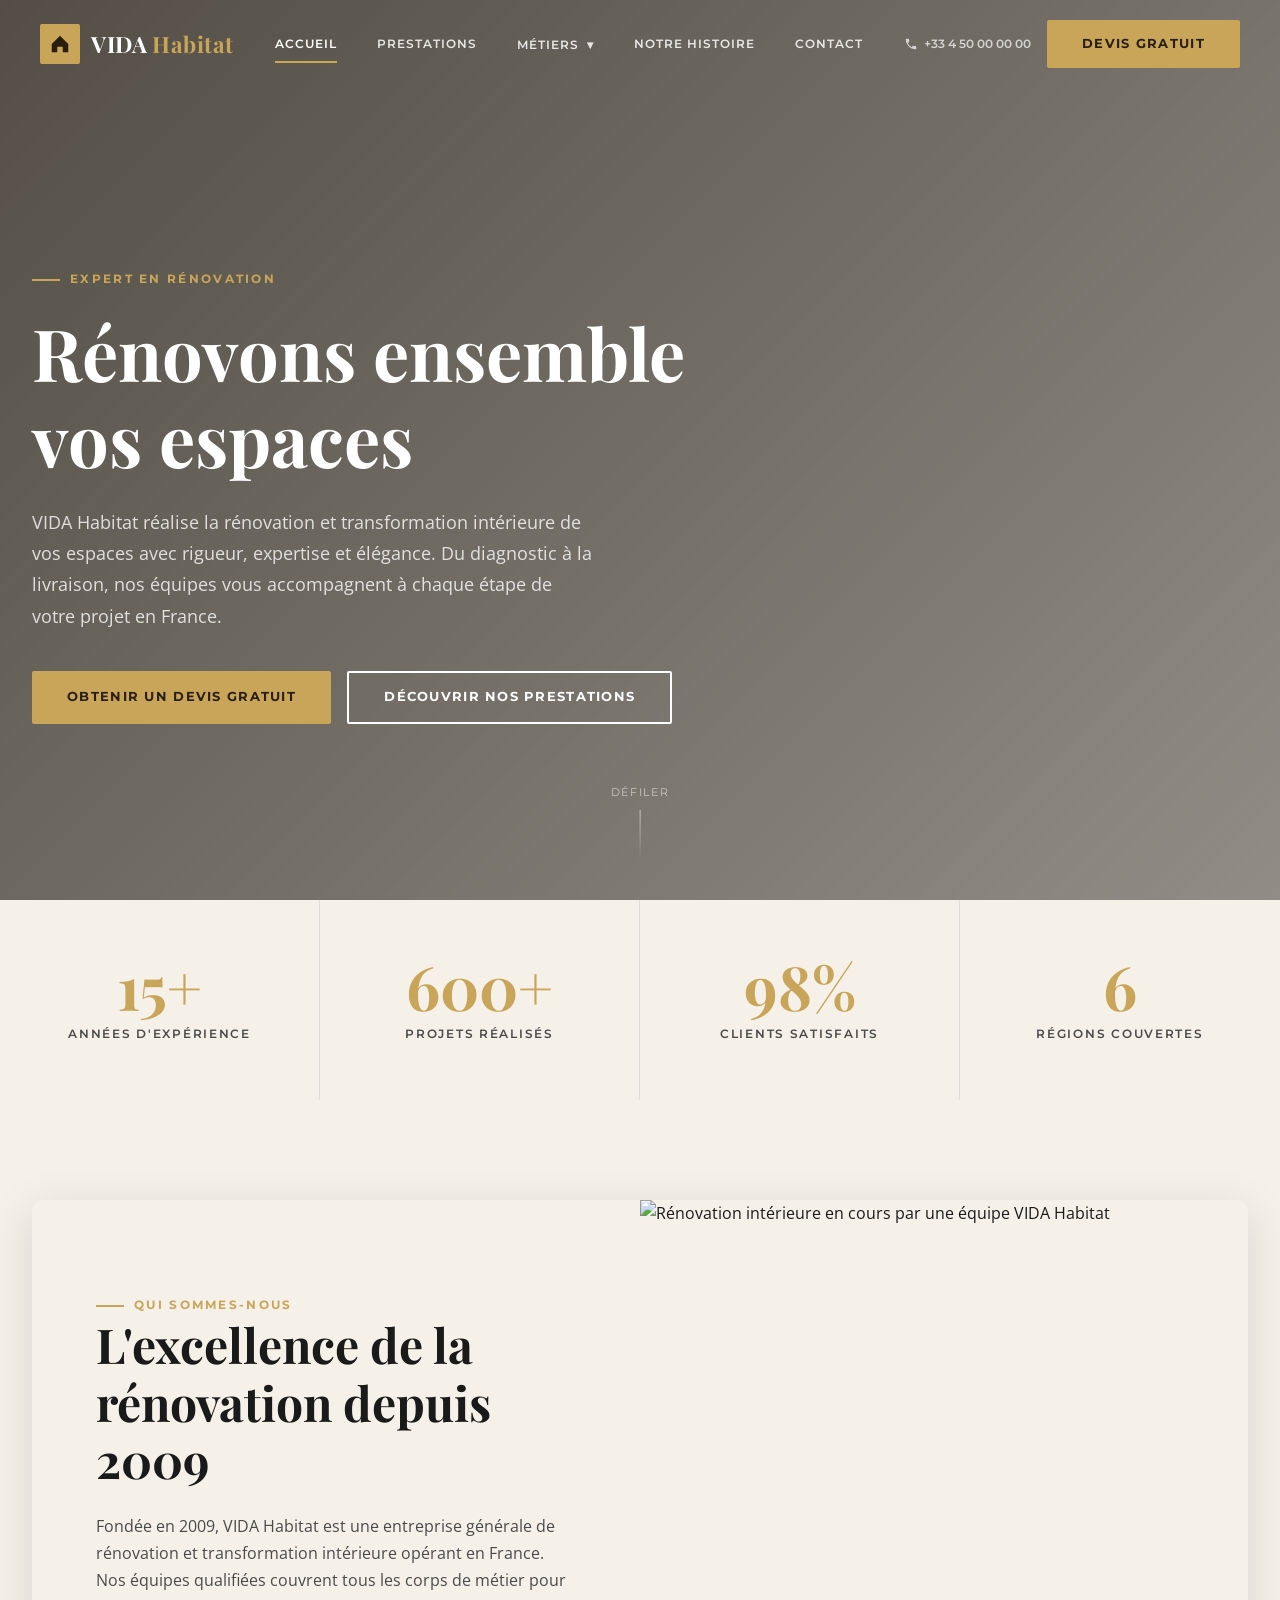
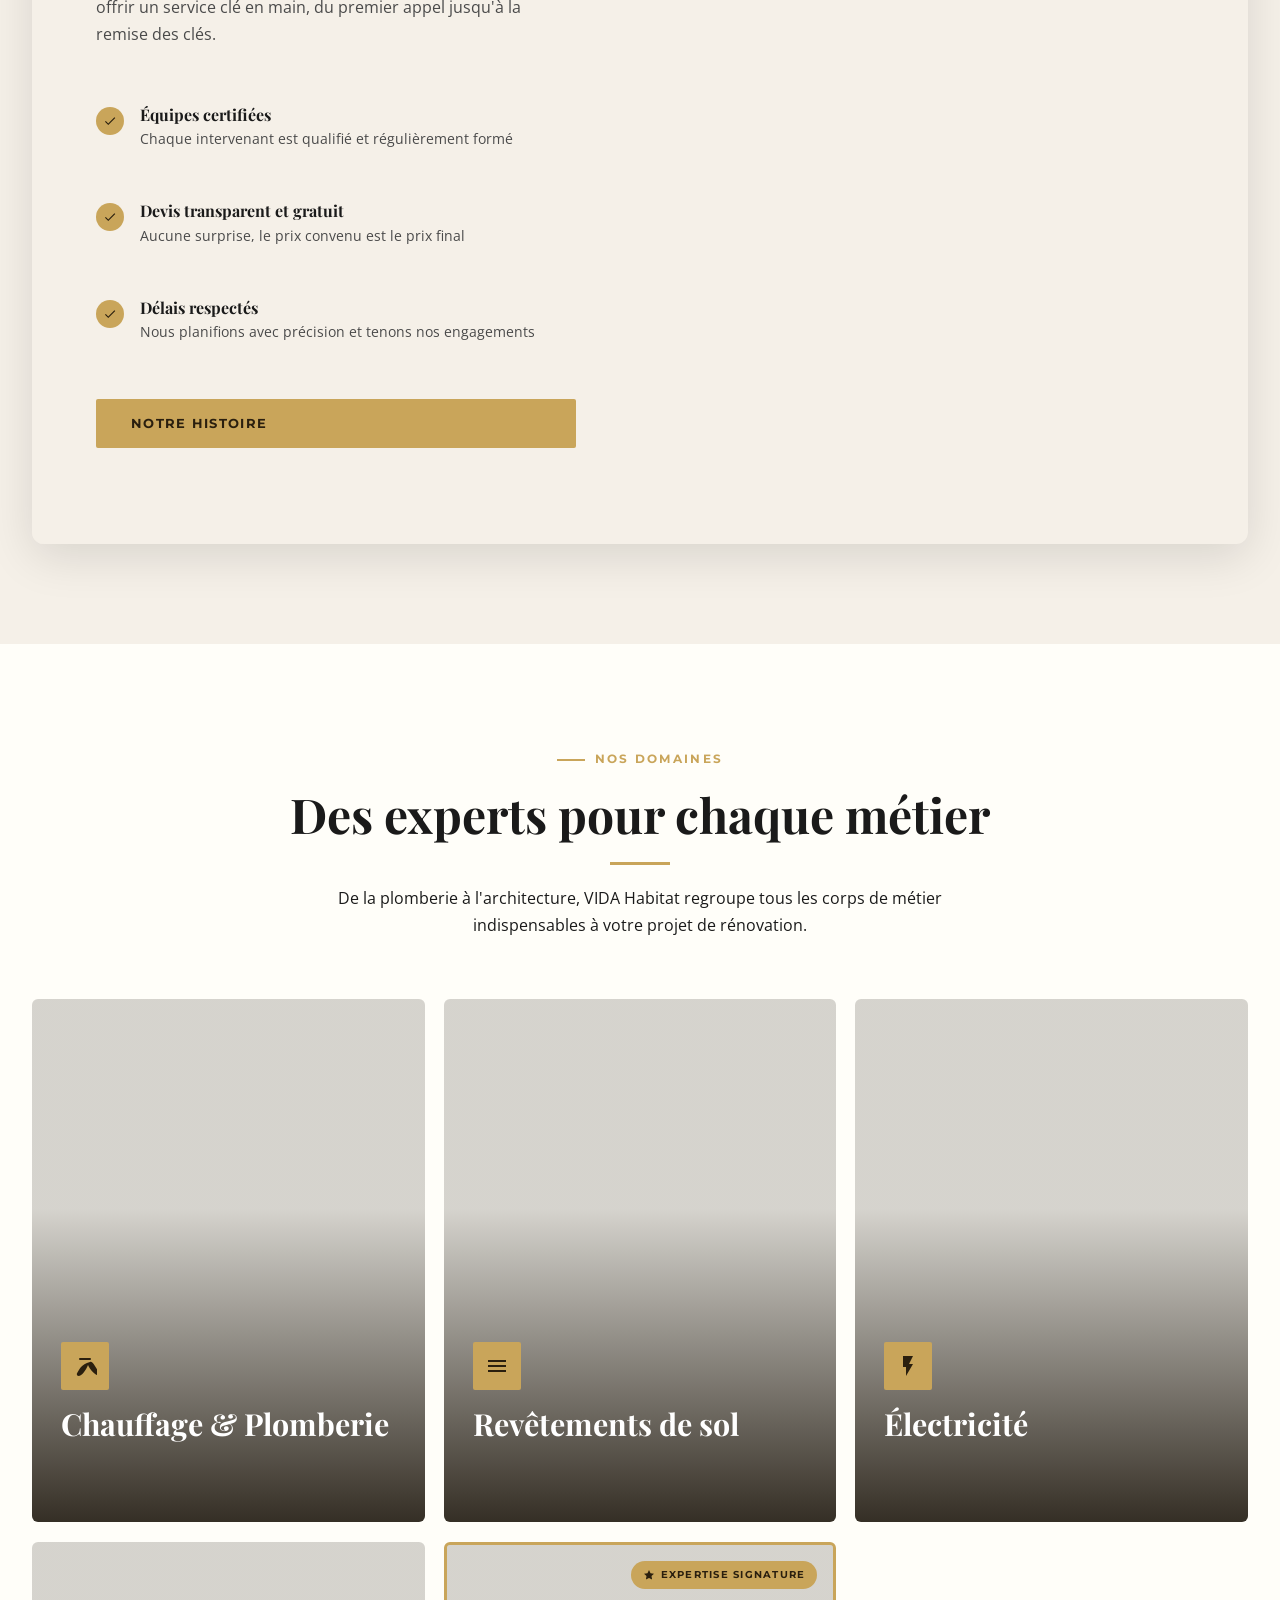
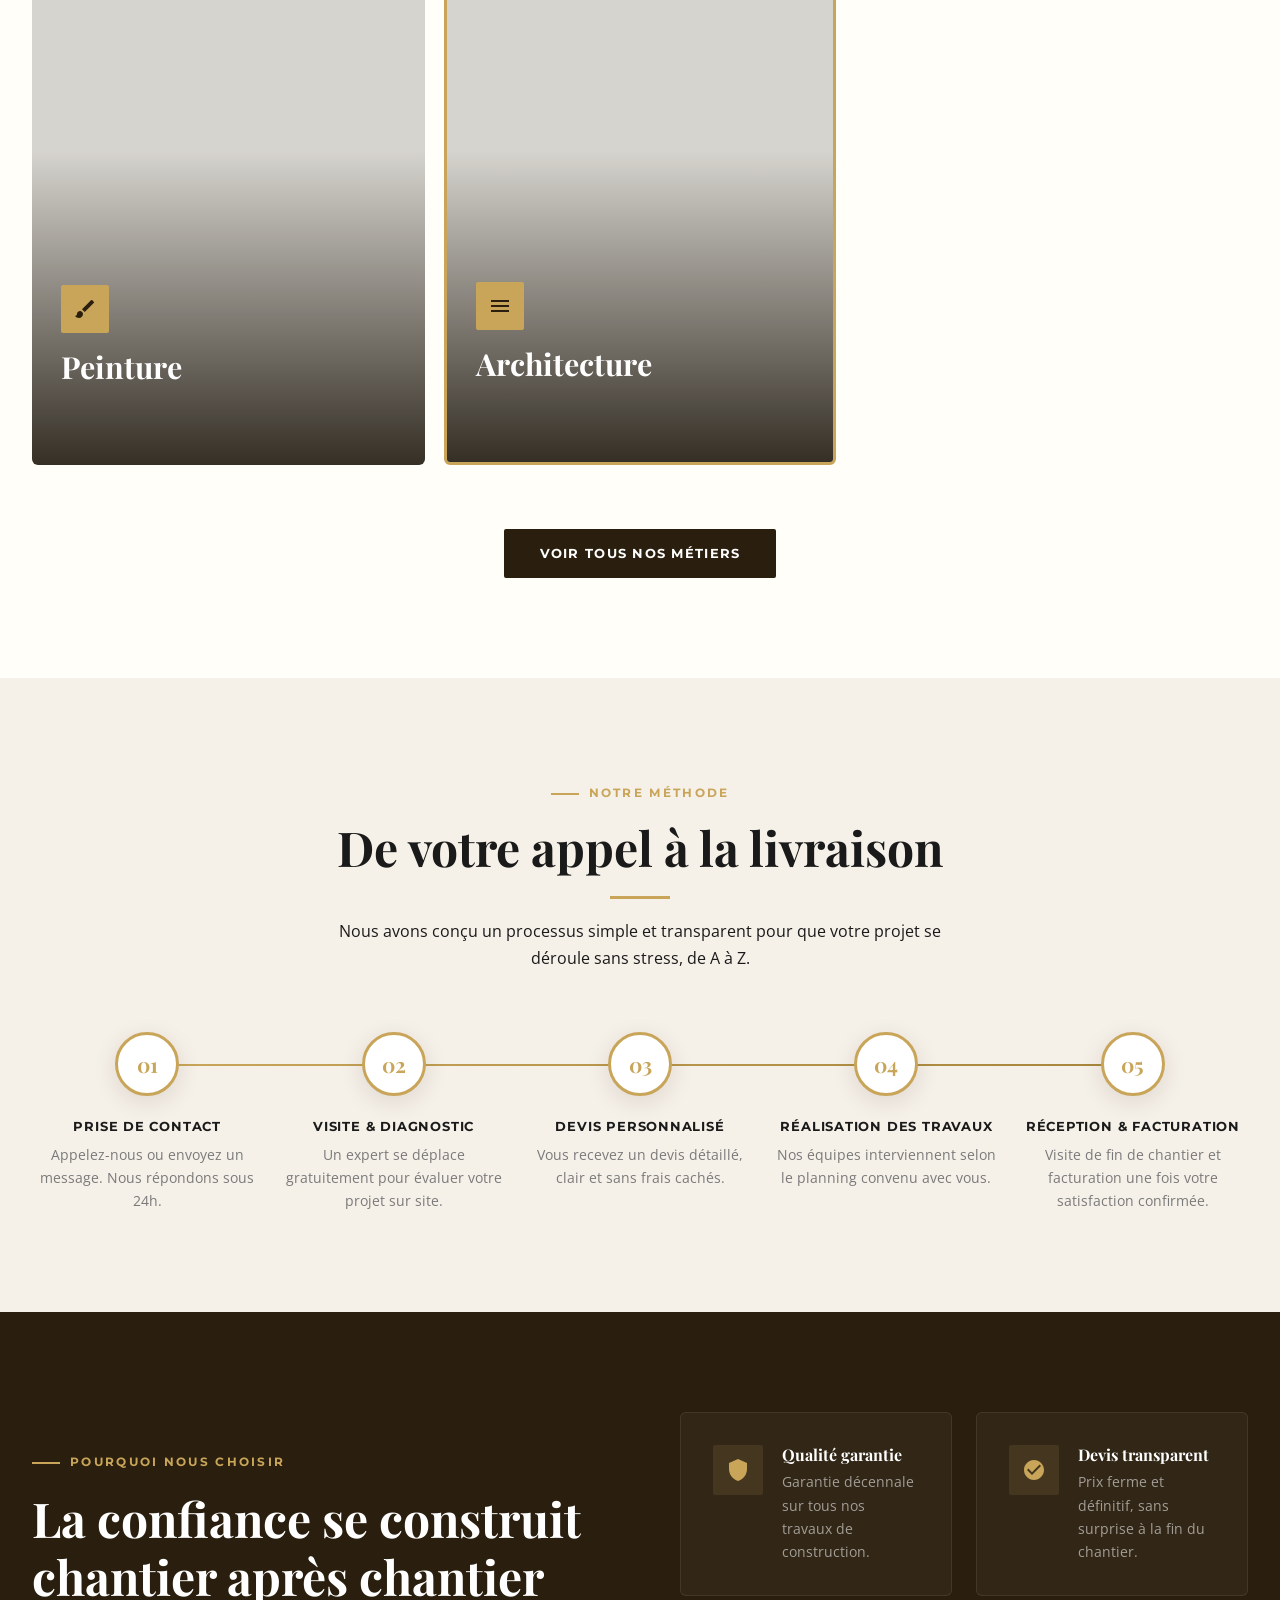
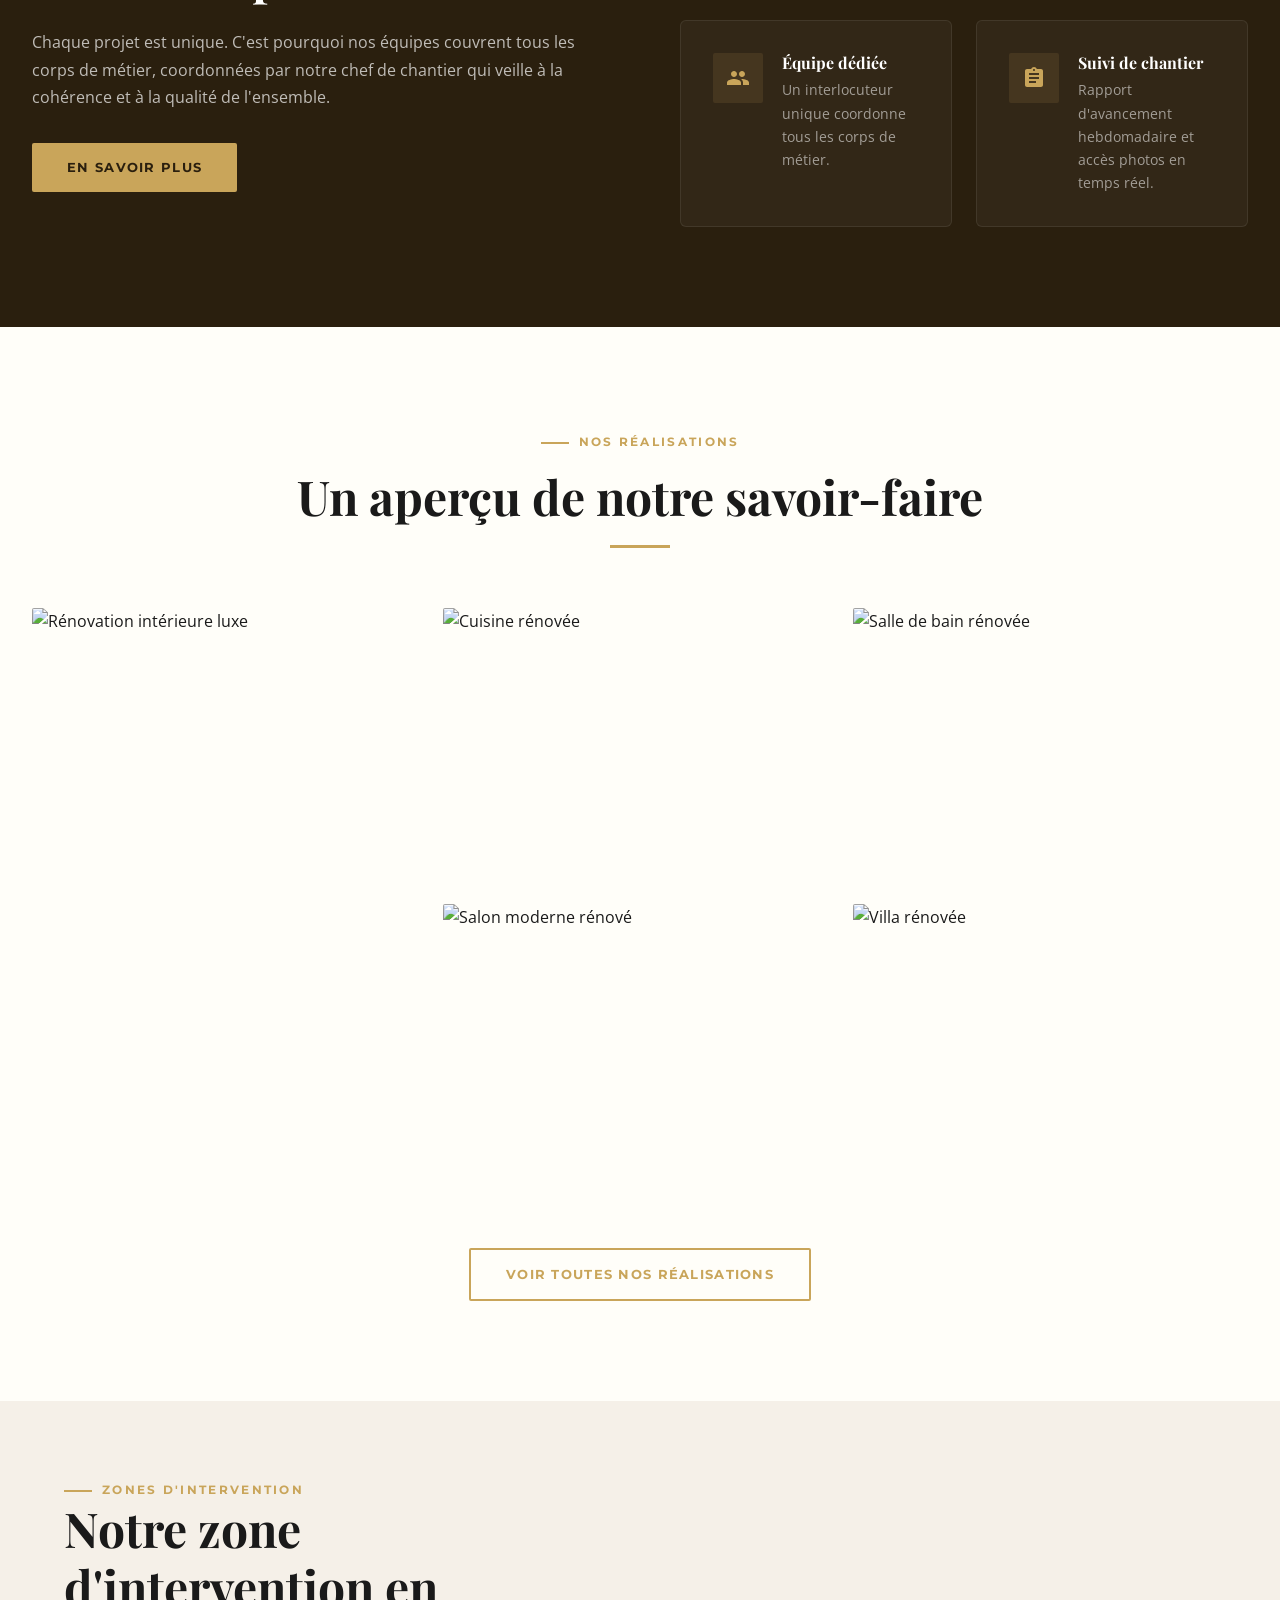
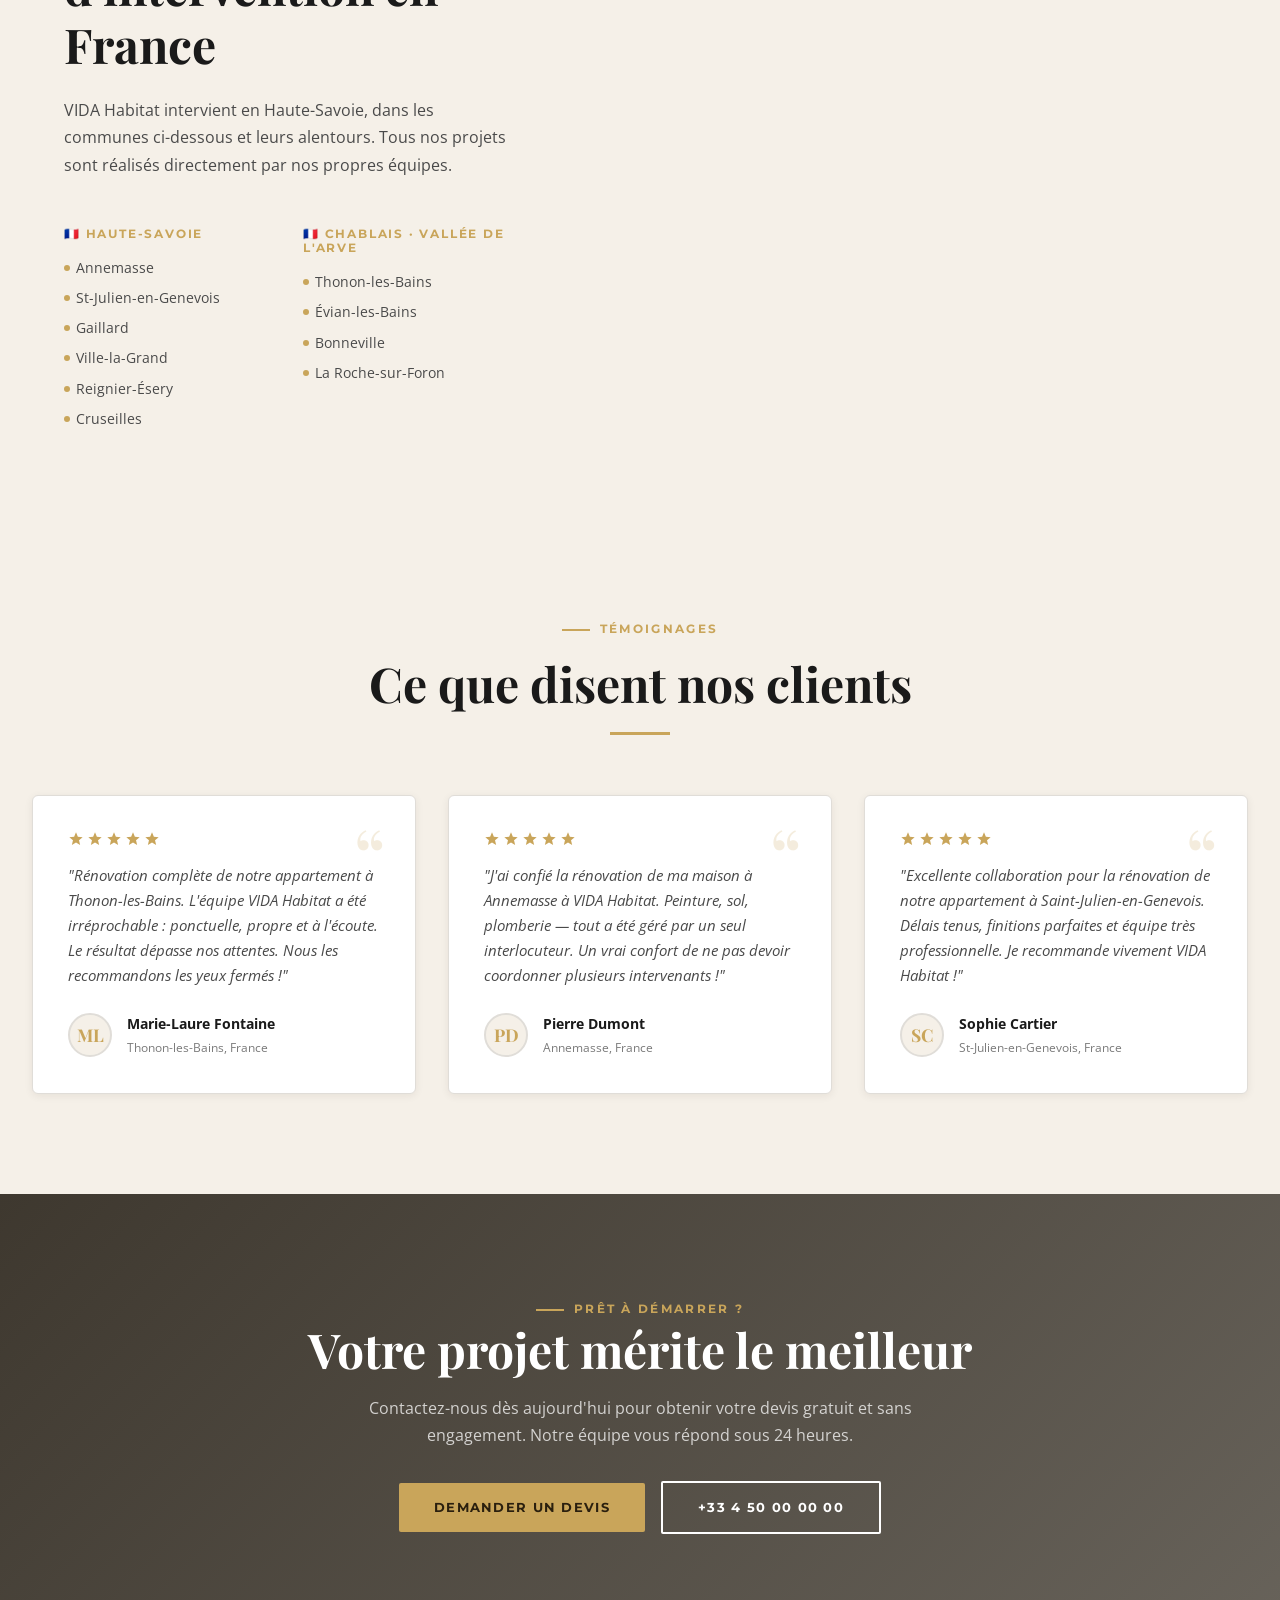
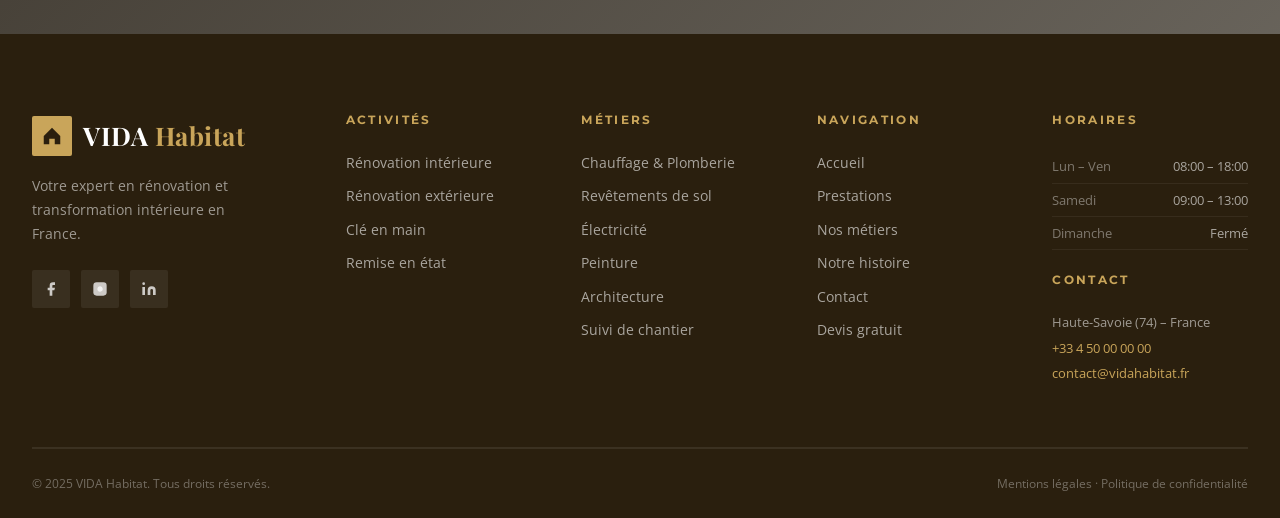
==== index.html @ 5befdd32 "fix: correct typo in hero section heading" ====
<!DOCTYPE html>
<html lang="fr">
<head>
  <meta charset="UTF-8">
  <meta name="viewport" content="width=device-width, initial-scale=1.0">
  <title>VIDA Habitat – Expert en rénovation et transformation intérieure en France</title>
  <meta name="description" content="VIDA Habitat, expert en rénovation et transformation intérieure en Haute-Savoie. Annemasse, Saint-Julien-en-Genevois, Thonon-les-Bains, Évian-les-Bains, Bonneville. Plomberie, électricité, peinture, sol, architecture. Devis gratuit.">
  <meta name="keywords" content="rénovation intérieure, transformation intérieure, rénovation appartement, entreprise rénovation Haute-Savoie, Annemasse, Saint-Julien-en-Genevois, Thonon-les-Bains, Évian-les-Bains, Bonneville, La Roche-sur-Foron">
  <meta property="og:title" content="VIDA Habitat – Expert en rénovation et transformation intérieure en France">
  <meta property="og:description" content="Rénovation et transformation intérieure en Haute-Savoie : Annemasse, Thonon-les-Bains, Évian-les-Bains et alentours. Devis gratuit sous 24h.">
  <meta property="og:type" content="website">
  <link rel="preconnect" href="https://fonts.googleapis.com">
  <link rel="preconnect" href="https://fonts.gstatic.com" crossorigin>
  <link href="https://fonts.googleapis.com/css2?family=Playfair+Display:wght@400;600;700;900&family=Montserrat:wght@400;500;600;700&family=Open+Sans:wght@400;500;600&display=swap" rel="stylesheet">
  <link rel="stylesheet" href="css/style.css">
</head>
<body>

<!-- ═══ HEADER ═══ -->
<header class="site-header transparent">
  <a href="index.html" class="header-logo">
    <div class="logo-mark">
      <svg viewBox="0 0 24 24" xmlns="http://www.w3.org/2000/svg">
        <path d="M3 12L12 3l9 9v9H15v-6H9v6H3v-9z"/>
      </svg>
    </div>
    <span class="logo-text">VIDA <span>Habitat</span></span>
  </a>

  <nav class="header-nav">
    <a href="index.html" class="nav-link">Accueil</a>
    <a href="prestations.html" class="nav-link">Prestations</a>
    <div class="nav-item">
      <a href="metiers.html" class="nav-link">Métiers <span class="nav-caret">▾</span></a>
      <div class="nav-dropdown">
        <a href="metiers/chauffage-plomberie.html">Chauffage &amp; Plomberie</a>
        <a href="metiers/sol.html">Revêtements de sol</a>
        <a href="metiers/electricite.html">Électricité</a>
        <a href="metiers/peinture.html">Peinture</a>
        <a href="metiers/architecture.html">Architecture</a>
        <a href="metiers/suivi-chantier.html">Suivi de chantier</a>
      </div>
    </div>
    <a href="histoire.html" class="nav-link">Notre histoire</a>
    <a href="contact.html" class="nav-link">Contact</a>
  </nav>

  <div class="header-actions">
    <div class="header-phone">
      <svg viewBox="0 0 24 24" fill="currentColor"><path d="M6.6 10.8c1.4 2.8 3.8 5.1 6.6 6.6l2.2-2.2c.3-.3.7-.4 1-.2 1.1.4 2.3.6 3.6.6.6 0 1 .4 1 1V20c0 .6-.4 1-1 1-9.4 0-17-7.6-17-17 0-.6.4-1 1-1h3.5c.6 0 1 .4 1 1 0 1.3.2 2.5.6 3.6.1.3 0 .7-.2 1L6.6 10.8z"/></svg>
      +33 4 50 00 00 00
    </div>
    <a href="contact.html" class="btn btn-accent">Devis gratuit</a>
  </div>

  <button class="burger" aria-label="Menu">
    <span></span><span></span><span></span>
  </button>
</header>

<!-- ═══ MOBILE MENU ═══ -->
<div class="mobile-menu">
  <a href="index.html">Accueil</a>
  <a href="prestations.html">Prestations</a>
  <a href="metiers.html">Métiers</a>
  <div class="mobile-submenu">
    <a href="metiers/chauffage-plomberie.html">Chauffage &amp; Plomberie</a>
    <a href="metiers/sol.html">Revêtements de sol</a>
    <a href="metiers/electricite.html">Électricité</a>
    <a href="metiers/peinture.html">Peinture</a>
    <a href="metiers/architecture.html">Architecture</a>
    <a href="metiers/suivi-chantier.html">Suivi de chantier</a>
  </div>
  <a href="histoire.html">Notre histoire</a>
  <a href="contact.html">Contact</a>
  <a href="tel:+33450000000" class="mobile-menu-phone">Appeler le +33 4 50 00 00 00</a>
</div>

<!-- ═══ HERO ═══ -->
<section class="hero">
  <div class="hero-bg" style="background-image: url('https://images.unsplash.com/photo-1503387762-592deb58ef4e?auto=format&fit=crop&w=1920&q=85');"></div>
  <div class="hero-overlay"></div>
  <div class="container">
    <div class="hero-content">
      <span class="label">Expert en rénovation</span>
      <h1>Rénovons ensemble<br>vos espaces</h1>
      <p>VIDA Habitat réalise la rénovation et transformation intérieure de vos espaces avec rigueur, expertise et élégance. Du diagnostic à la livraison, nos équipes vous accompagnent à chaque étape de votre projet en France.</p>
      <div class="hero-actions">
        <a href="contact.html" class="btn btn-accent">Obtenir un devis gratuit</a>
        <a href="prestations.html" class="btn btn-outline">Découvrir nos prestations</a>
      </div>
    </div>
  </div>
  <div class="hero-scroll">
    Défiler
    <div class="hero-scroll-line"></div>
  </div>
</section>

<!-- ═══ STATS BAR ═══ -->
<section class="stats-bar">
  <div class="stats-grid">
    <div class="stat-item">
      <div class="stat-number"><span data-count="15" data-suffix="+">0+</span></div>
      <div class="stat-label">Années d'expérience</div>
    </div>
    <div class="stat-item">
      <div class="stat-number"><span data-count="600" data-suffix="+">0+</span></div>
      <div class="stat-label">Projets réalisés</div>
    </div>
    <div class="stat-item">
      <div class="stat-number"><span data-count="98" data-suffix="%">0%</span></div>
      <div class="stat-label">Clients satisfaits</div>
    </div>
    <div class="stat-item">
      <div class="stat-number"><span data-count="6">0</span></div>
      <div class="stat-label">Régions couvertes</div>
    </div>
  </div>
</section>

<!-- ═══ INTRO ═══ -->
<section class="section bg-light">
  <div class="container">
    <div class="split-section reverse" style="border-radius: 12px; overflow: hidden; box-shadow: 0 12px 48px rgba(0,0,0,0.12);">
      <div class="split-img">
        <img src="https://images.unsplash.com/photo-1517581177682-a085bb7ffb15?auto=format&fit=crop&w=900&q=85" alt="Rénovation intérieure en cours par une équipe VIDA Habitat" loading="lazy">
      </div>
      <div class="split-content">
        <span class="label">Qui sommes-nous</span>
        <h2>L'excellence de la rénovation depuis 2009</h2>
        <p>Fondée en 2009, VIDA Habitat est une entreprise générale de rénovation et transformation intérieure opérant en France. Nos équipes qualifiées couvrent tous les corps de métier pour offrir un service clé en main, du premier appel jusqu'à la remise des clés.</p>
        <div class="feature-list" style="margin: 1.5rem 0;">
          <div class="feature-item">
            <div class="feature-icon"><svg viewBox="0 0 24 24"><path d="M9 16.17L4.83 12l-1.42 1.41L9 19 21 7l-1.41-1.41z"/></svg></div>
            <div><h4>Équipes certifiées</h4><p style="color:var(--text-mid);font-size:.85rem;">Chaque intervenant est qualifié et régulièrement formé</p></div>
          </div>
          <div class="feature-item">
            <div class="feature-icon"><svg viewBox="0 0 24 24"><path d="M9 16.17L4.83 12l-1.42 1.41L9 19 21 7l-1.41-1.41z"/></svg></div>
            <div><h4>Devis transparent et gratuit</h4><p style="color:var(--text-mid);font-size:.85rem;">Aucune surprise, le prix convenu est le prix final</p></div>
          </div>
          <div class="feature-item">
            <div class="feature-icon"><svg viewBox="0 0 24 24"><path d="M9 16.17L4.83 12l-1.42 1.41L9 19 21 7l-1.41-1.41z"/></svg></div>
            <div><h4>Délais respectés</h4><p style="color:var(--text-mid);font-size:.85rem;">Nous planifions avec précision et tenons nos engagements</p></div>
          </div>
        </div>
        <a href="histoire.html" class="btn btn-accent">Notre histoire</a>
      </div>
    </div>
  </div>
</section>

<!-- ═══ SERVICES ═══ -->
<section class="section">
  <div class="container">
    <div class="section-header text-center reveal">
      <span class="label">Nos domaines</span>
      <h2>Des experts pour chaque métier</h2>
      <div class="divider"></div>
      <p>De la plomberie à l'architecture, VIDA Habitat regroupe tous les corps de métier indispensables à votre projet de rénovation.</p>
    </div>

    <div class="grid-3 stagger" style="gap: 1.2rem;">
      <a href="metiers/chauffage-plomberie.html" class="service-card">
        <div class="service-card-bg" style="background-image: url('https://images.unsplash.com/photo-1676210134188-4c05dd172f89?auto=format&fit=crop&w=700&q=80');"></div>
        <div class="service-card-overlay"></div>
        <div class="service-card-content">
          <div class="service-card-icon">
            <svg viewBox="0 0 24 24"><path d="M17 8C8 10 5.9 16.17 3.82 19.82A2 2 0 005.6 22c3.19 0 7.34-5.67 9.4-11 1.84 4.86 7.4 10 9 10a2 2 0 001.78-2.9C23.2 14.39 19.5 6 17 8zM7 4a1 1 0 000 2h10a1 1 0 000-2H7z"/></svg>
          </div>
          <h3>Chauffage &amp; Plomberie</h3>
          <p class="service-card-desc">Installation, réparation et entretien de systèmes de chauffage et plomberie.</p>
          <span class="service-card-link">Découvrir →</span>
        </div>
      </a>

      <a href="metiers/sol.html" class="service-card">
        <div class="service-card-bg" style="background-image: url('https://images.unsplash.com/photo-1598718544285-7180f670198b?auto=format&fit=crop&w=700&q=80');"></div>
        <div class="service-card-overlay"></div>
        <div class="service-card-content">
          <div class="service-card-icon">
            <svg viewBox="0 0 24 24"><path d="M3 6h18v2H3zm0 5h18v2H3zm0 5h18v2H3z"/></svg>
          </div>
          <h3>Revêtements de sol</h3>
          <p class="service-card-desc">Parquet, carrelage, béton ciré et tous types de revêtements haut de gamme.</p>
          <span class="service-card-link">Découvrir →</span>
        </div>
      </a>

      <a href="metiers/electricite.html" class="service-card">
        <div class="service-card-bg" style="background-image: url('https://images.unsplash.com/photo-1621905251189-08b45d6a269e?auto=format&fit=crop&w=700&q=80');"></div>
        <div class="service-card-overlay"></div>
        <div class="service-card-content">
          <div class="service-card-icon">
            <svg viewBox="0 0 24 24"><path d="M7 2v11h3v9l7-12h-4l4-8z"/></svg>
          </div>
          <h3>Électricité</h3>
          <p class="service-card-desc">Mise aux normes, installation électrique et domotique pour tous bâtiments.</p>
          <span class="service-card-link">Découvrir →</span>
        </div>
      </a>

      <a href="metiers/peinture.html" class="service-card">
        <div class="service-card-bg" style="background-image: url('https://images.unsplash.com/photo-1562259949-e8e7689d7828?auto=format&fit=crop&w=700&q=80');"></div>
        <div class="service-card-overlay"></div>
        <div class="service-card-content">
          <div class="service-card-icon">
            <svg viewBox="0 0 24 24"><path d="M7 14c-1.66 0-3 1.34-3 3 0 1.31-1.16 2-2 2 .92 1.22 2.49 2 4 2 2.21 0 4-1.79 4-4 0-1.66-1.34-3-3-3zm13.71-9.37l-1.34-1.34a1 1 0 00-1.41 0L9 12.25 11.75 15l8.96-8.96a1 1 0 000-1.41z"/></svg>
          </div>
          <h3>Peinture</h3>
          <p class="service-card-desc">Peinture intérieure et extérieure, enduits décoratifs et finitions haut de gamme.</p>
          <span class="service-card-link">Découvrir →</span>
        </div>
      </a>

      <a href="metiers/architecture.html" class="service-card service-card-featured">
        <div class="service-card-bg" style="background-image: url('https://images.unsplash.com/photo-1487958449943-2429e8be8625?auto=format&fit=crop&w=700&q=80');"></div>
        <div class="service-card-overlay"></div>
        <div class="service-card-featured-badge">
          <svg viewBox="0 0 24 24" fill="currentColor" width="12" height="12"><polygon points="12 2 15.09 8.26 22 9.27 17 14.14 18.18 21.02 12 17.77 5.82 21.02 7 14.14 2 9.27 8.91 8.26 12 2"/></svg>
          Expertise Signature
        </div>
        <div class="service-card-content">
          <div class="service-card-icon">
            <svg viewBox="0 0 24 24"><path d="M3 18h18v-2H3v2zm0-5h18v-2H3v2zm0-7v2h18V6H3z"/></svg>
          </div>
          <h3>Architecture</h3>
          <p class="service-card-desc">Conception, plans 2D/3D, permis de construire et suivi architectural de vos projets.</p>
          <span class="service-card-link">Découvrir →</span>
        </div>
      </a>
    </div>

    <div class="text-center mt-4">
      <a href="metiers.html" class="btn btn-dark">Voir tous nos métiers</a>
    </div>
  </div>
</section>

<!-- ═══ PROCESS ═══ -->
<section class="section bg-light">
  <div class="container">
    <div class="section-header text-center reveal">
      <span class="label">Notre méthode</span>
      <h2>De votre appel à la livraison</h2>
      <div class="divider"></div>
      <p>Nous avons conçu un processus simple et transparent pour que votre projet se déroule sans stress, de A à Z.</p>
    </div>

    <div class="process-track stagger" style="margin-top: 3rem;">
      <div class="process-step">
        <div class="process-step-num">01</div>
        <h4>Prise de contact</h4>
        <p>Appelez-nous ou envoyez un message. Nous répondons sous 24h.</p>
      </div>
      <div class="process-step">
        <div class="process-step-num">02</div>
        <h4>Visite &amp; Diagnostic</h4>
        <p>Un expert se déplace gratuitement pour évaluer votre projet sur site.</p>
      </div>
      <div class="process-step">
        <div class="process-step-num">03</div>
        <h4>Devis personnalisé</h4>
        <p>Vous recevez un devis détaillé, clair et sans frais cachés.</p>
      </div>
      <div class="process-step">
        <div class="process-step-num">04</div>
        <h4>Réalisation des travaux</h4>
        <p>Nos équipes interviennent selon le planning convenu avec vous.</p>
      </div>
      <div class="process-step">
        <div class="process-step-num">05</div>
        <h4>Réception &amp; Facturation</h4>
        <p>Visite de fin de chantier et facturation une fois votre satisfaction confirmée.</p>
      </div>
    </div>
  </div>
</section>

<!-- ═══ WHY US ═══ -->
<section class="section" style="background: var(--primary);">
  <div class="container">
    <div class="why-layout">
      <div class="reveal from-left">
        <span class="label">Pourquoi nous choisir</span>
        <h2 style="color: var(--white); margin: 1rem 0 1.5rem;">La confiance se construit chantier après chantier</h2>
        <p style="color: rgba(255,255,255,0.7); margin-bottom: 2rem;">Chaque projet est unique. C'est pourquoi nos équipes couvrent tous les corps de métier, coordonnées par notre chef de chantier qui veille à la cohérence et à la qualité de l'ensemble.</p>
        <a href="histoire.html" class="btn btn-accent">En savoir plus</a>
      </div>

      <div class="why-grid reveal from-right">
        <div class="why-card">
          <div class="why-icon"><svg viewBox="0 0 24 24"><path d="M12 1L3 5v6c0 5.55 3.84 10.74 9 12 5.16-1.26 9-6.45 9-12V5l-9-4z"/></svg></div>
          <div>
            <h4>Qualité garantie</h4>
            <p>Garantie décennale sur tous nos travaux de construction.</p>
          </div>
        </div>
        <div class="why-card">
          <div class="why-icon"><svg viewBox="0 0 24 24"><path d="M12 2C6.48 2 2 6.48 2 12s4.48 10 10 10 10-4.48 10-10S17.52 2 12 2zm-2 15l-5-5 1.41-1.41L10 14.17l7.59-7.59L19 8l-9 9z"/></svg></div>
          <div>
            <h4>Devis transparent</h4>
            <p>Prix ferme et définitif, sans surprise à la fin du chantier.</p>
          </div>
        </div>
        <div class="why-card">
          <div class="why-icon"><svg viewBox="0 0 24 24"><path d="M16 11c1.66 0 2.99-1.34 2.99-3S17.66 5 16 5c-1.66 0-3 1.34-3 3s1.34 3 3 3zm-8 0c1.66 0 2.99-1.34 2.99-3S9.66 5 8 5C6.34 5 5 6.34 5 8s1.34 3 3 3zm0 2c-2.33 0-7 1.17-7 3.5V19h14v-2.5c0-2.33-4.67-3.5-7-3.5zm8 0c-.29 0-.62.02-.97.05 1.16.84 1.97 1.97 1.97 3.45V19h6v-2.5c0-2.33-4.67-3.5-7-3.5z"/></svg></div>
          <div>
            <h4>Équipe dédiée</h4>
            <p>Un interlocuteur unique coordonne tous les corps de métier.</p>
          </div>
        </div>
        <div class="why-card">
          <div class="why-icon"><svg viewBox="0 0 24 24"><path d="M19 3h-4.18C14.4 1.84 13.3 1 12 1c-1.3 0-2.4.84-2.82 2H5c-1.1 0-2 .9-2 2v14c0 1.1.9 2 2 2h14c1.1 0 2-.9 2-2V5c0-1.1-.9-2-2-2zm-7 0c.55 0 1 .45 1 1s-.45 1-1 1-1-.45-1-1 .45-1 1-1zm2 14H7v-2h7v2zm3-4H7v-2h10v2zm0-4H7V7h10v2z"/></svg></div>
          <div>
            <h4>Suivi de chantier</h4>
            <p>Rapport d'avancement hebdomadaire et accès photos en temps réel.</p>
          </div>
        </div>
      </div>
    </div>
  </div>
</section>

<!-- ═══ GALLERY ═══ -->
<section class="section">
  <div class="container">
    <div class="section-header text-center reveal">
      <span class="label">Nos réalisations</span>
      <h2>Un aperçu de notre savoir-faire</h2>
      <div class="divider"></div>
    </div>

    <div class="gallery-grid">
      <a href="prestations.html#renovation-interieure" class="gallery-item">
        <img src="https://images.unsplash.com/photo-1493809842364-78817add7ffb?auto=format&fit=crop&w=800&q=80" alt="Rénovation intérieure luxe" loading="lazy">
        <div class="gallery-item-overlay">
          <svg viewBox="0 0 24 24"><path d="M12 4.5C7 4.5 2.73 7.61 1 12c1.73 4.39 6 7.5 11 7.5s9.27-3.11 11-7.5c-1.73-4.39-6-7.5-11-7.5zM12 17c-2.76 0-5-2.24-5-5s2.24-5 5-5 5 2.24 5 5-2.24 5-5 5zm0-8c-1.66 0-3 1.34-3 3s1.34 3 3 3 3-1.34 3-3-1.34-3-3-3z"/></svg>
        </div>
      </a>
      <a href="prestations.html#renovation-interieure" class="gallery-item">
        <img src="https://images.unsplash.com/photo-1484154218962-a197022b5858?auto=format&fit=crop&w=800&q=80" alt="Cuisine rénovée" loading="lazy">
        <div class="gallery-item-overlay"><svg viewBox="0 0 24 24"><path d="M12 4.5C7 4.5 2.73 7.61 1 12c1.73 4.39 6 7.5 11 7.5s9.27-3.11 11-7.5c-1.73-4.39-6-7.5-11-7.5zM12 17c-2.76 0-5-2.24-5-5s2.24-5 5-5 5 2.24 5 5-2.24 5-5 5zm0-8c-1.66 0-3 1.34-3 3s1.34 3 3 3 3-1.34 3-3-1.34-3-3-3z"/></svg></div>
      </a>
      <a href="prestations.html#renovation-interieure" class="gallery-item">
        <img src="https://images.unsplash.com/photo-1552321554-5fefe8c9ef14?auto=format&fit=crop&w=800&q=80" alt="Salle de bain rénovée" loading="lazy">
        <div class="gallery-item-overlay"><svg viewBox="0 0 24 24"><path d="M12 4.5C7 4.5 2.73 7.61 1 12c1.73 4.39 6 7.5 11 7.5s9.27-3.11 11-7.5c-1.73-4.39-6-7.5-11-7.5zM12 17c-2.76 0-5-2.24-5-5s2.24-5 5-5 5 2.24 5 5-2.24 5-5 5zm0-8c-1.66 0-3 1.34-3 3s1.34 3 3 3 3-1.34 3-3-1.34-3-3-3z"/></svg></div>
      </a>
      <a href="prestations.html#amenagement" class="gallery-item">
        <img src="https://images.unsplash.com/photo-1586023492125-27b2c045efd7?auto=format&fit=crop&w=800&q=80" alt="Salon moderne rénové" loading="lazy">
        <div class="gallery-item-overlay"><svg viewBox="0 0 24 24"><path d="M12 4.5C7 4.5 2.73 7.61 1 12c1.73 4.39 6 7.5 11 7.5s9.27-3.11 11-7.5c-1.73-4.39-6-7.5-11-7.5zM12 17c-2.76 0-5-2.24-5-5s2.24-5 5-5 5 2.24 5 5-2.24 5-5 5zm0-8c-1.66 0-3 1.34-3 3s1.34 3 3 3 3-1.34 3-3-1.34-3-3-3z"/></svg></div>
      </a>
      <a href="prestations.html#renovation-exterieure" class="gallery-item">
        <img src="https://images.unsplash.com/photo-1600585154340-be6161a56a0c?auto=format&fit=crop&w=800&q=80" alt="Villa rénovée" loading="lazy">
        <div class="gallery-item-overlay"><svg viewBox="0 0 24 24"><path d="M12 4.5C7 4.5 2.73 7.61 1 12c1.73 4.39 6 7.5 11 7.5s9.27-3.11 11-7.5c-1.73-4.39-6-7.5-11-7.5zM12 17c-2.76 0-5-2.24-5-5s2.24-5 5-5 5 2.24 5 5-2.24 5-5 5zm0-8c-1.66 0-3 1.34-3 3s1.34 3 3 3 3-1.34 3-3-1.34-3-3-3z"/></svg></div>
      </a>
    </div>

    <div class="text-center mt-4">
      <a href="prestations.html" class="btn btn-outline-accent">Voir toutes nos réalisations</a>
    </div>
  </div>
</section>

<!-- ═══ MAP / ZONES ═══ -->
<div class="map-section" id="zones">
  <div class="map-info">
    <span class="label">Zones d'intervention</span>
    <h2>Notre zone d'intervention en France</h2>
    <p>VIDA Habitat intervient en Haute-Savoie, dans les communes ci-dessous et leurs alentours. Tous nos projets sont réalisés directement par nos propres équipes.</p>
    <div class="zones-grid">
      <div class="zone-group">
        <h4>🇫🇷 Haute-Savoie</h4>
        <ul>
          <li>Annemasse</li>
          <li>St-Julien-en-Genevois</li>
          <li>Gaillard</li>
          <li>Ville-la-Grand</li>
          <li>Reignier-Ésery</li>
          <li>Cruseilles</li>
        </ul>
      </div>
      <div class="zone-group">
        <h4>🇫🇷 Chablais · Vallée de l'Arve</h4>
        <ul>
          <li>Thonon-les-Bains</li>
          <li>Évian-les-Bains</li>
          <li>Bonneville</li>
          <li>La Roche-sur-Foron</li>
        </ul>
      </div>
    </div>
  </div>
  <div class="map-embed">
    <iframe
      src="https://maps.google.com/maps?q=Annemasse%2C%20France&amp;t=&amp;z=10&amp;ie=UTF8&amp;iwloc=&amp;output=embed"
      width="100%"
      height="100%"
      style="border:0;"
      allowfullscreen=""
      loading="lazy"
      referrerpolicy="no-referrer-when-downgrade"
      title="Zone d'intervention VIDA Habitat – Haute-Savoie">
    </iframe>
  </div>
</div>

<!-- ═══ TESTIMONIALS ═══ -->
<section class="section bg-light">
  <div class="container">
    <div class="section-header text-center reveal">
      <span class="label">Témoignages</span>
      <h2>Ce que disent nos clients</h2>
      <div class="divider"></div>
    </div>

    <div class="testimonials-grid stagger">
      <div class="testimonial-card">
        <div class="testimonial-stars">
          <svg viewBox="0 0 24 24"><path d="M12 17.27L18.18 21l-1.64-7.03L22 9.24l-7.19-.61L12 2 9.19 8.63 2 9.24l5.46 4.73L5.82 21z"/></svg>
          <svg viewBox="0 0 24 24"><path d="M12 17.27L18.18 21l-1.64-7.03L22 9.24l-7.19-.61L12 2 9.19 8.63 2 9.24l5.46 4.73L5.82 21z"/></svg>
          <svg viewBox="0 0 24 24"><path d="M12 17.27L18.18 21l-1.64-7.03L22 9.24l-7.19-.61L12 2 9.19 8.63 2 9.24l5.46 4.73L5.82 21z"/></svg>
          <svg viewBox="0 0 24 24"><path d="M12 17.27L18.18 21l-1.64-7.03L22 9.24l-7.19-.61L12 2 9.19 8.63 2 9.24l5.46 4.73L5.82 21z"/></svg>
          <svg viewBox="0 0 24 24"><path d="M12 17.27L18.18 21l-1.64-7.03L22 9.24l-7.19-.61L12 2 9.19 8.63 2 9.24l5.46 4.73L5.82 21z"/></svg>
        </div>
        <p>"Rénovation complète de notre appartement à Thonon-les-Bains. L'équipe VIDA Habitat a été irréprochable : ponctuelle, propre et à l'écoute. Le résultat dépasse nos attentes. Nous les recommandons les yeux fermés !"</p>
        <div class="testimonial-author">
          <div class="testimonial-avatar">ML</div>
          <div>
            <div class="testimonial-name">Marie-Laure Fontaine</div>
            <div class="testimonial-loc">Thonon-les-Bains, France</div>
          </div>
        </div>
      </div>

      <div class="testimonial-card">
        <div class="testimonial-stars">
          <svg viewBox="0 0 24 24"><path d="M12 17.27L18.18 21l-1.64-7.03L22 9.24l-7.19-.61L12 2 9.19 8.63 2 9.24l5.46 4.73L5.82 21z"/></svg>
          <svg viewBox="0 0 24 24"><path d="M12 17.27L18.18 21l-1.64-7.03L22 9.24l-7.19-.61L12 2 9.19 8.63 2 9.24l5.46 4.73L5.82 21z"/></svg>
          <svg viewBox="0 0 24 24"><path d="M12 17.27L18.18 21l-1.64-7.03L22 9.24l-7.19-.61L12 2 9.19 8.63 2 9.24l5.46 4.73L5.82 21z"/></svg>
          <svg viewBox="0 0 24 24"><path d="M12 17.27L18.18 21l-1.64-7.03L22 9.24l-7.19-.61L12 2 9.19 8.63 2 9.24l5.46 4.73L5.82 21z"/></svg>
          <svg viewBox="0 0 24 24"><path d="M12 17.27L18.18 21l-1.64-7.03L22 9.24l-7.19-.61L12 2 9.19 8.63 2 9.24l5.46 4.73L5.82 21z"/></svg>
        </div>
        <p>"J'ai confié la rénovation de ma maison à Annemasse à VIDA Habitat. Peinture, sol, plomberie — tout a été géré par un seul interlocuteur. Un vrai confort de ne pas devoir coordonner plusieurs intervenants !"</p>
        <div class="testimonial-author">
          <div class="testimonial-avatar">PD</div>
          <div>
            <div class="testimonial-name">Pierre Dumont</div>
            <div class="testimonial-loc">Annemasse, France</div>
          </div>
        </div>
      </div>

      <div class="testimonial-card">
        <div class="testimonial-stars">
          <svg viewBox="0 0 24 24"><path d="M12 17.27L18.18 21l-1.64-7.03L22 9.24l-7.19-.61L12 2 9.19 8.63 2 9.24l5.46 4.73L5.82 21z"/></svg>
          <svg viewBox="0 0 24 24"><path d="M12 17.27L18.18 21l-1.64-7.03L22 9.24l-7.19-.61L12 2 9.19 8.63 2 9.24l5.46 4.73L5.82 21z"/></svg>
          <svg viewBox="0 0 24 24"><path d="M12 17.27L18.18 21l-1.64-7.03L22 9.24l-7.19-.61L12 2 9.19 8.63 2 9.24l5.46 4.73L5.82 21z"/></svg>
          <svg viewBox="0 0 24 24"><path d="M12 17.27L18.18 21l-1.64-7.03L22 9.24l-7.19-.61L12 2 9.19 8.63 2 9.24l5.46 4.73L5.82 21z"/></svg>
          <svg viewBox="0 0 24 24"><path d="M12 17.27L18.18 21l-1.64-7.03L22 9.24l-7.19-.61L12 2 9.19 8.63 2 9.24l5.46 4.73L5.82 21z"/></svg>
        </div>
        <p>"Excellente collaboration pour la rénovation de notre appartement à Saint-Julien-en-Genevois. Délais tenus, finitions parfaites et équipe très professionnelle. Je recommande vivement VIDA Habitat !"</p>
        <div class="testimonial-author">
          <div class="testimonial-avatar">SC</div>
          <div>
            <div class="testimonial-name">Sophie Cartier</div>
            <div class="testimonial-loc">St-Julien-en-Genevois, France</div>
          </div>
        </div>
      </div>
    </div>
  </div>
</section>

<!-- ═══ CTA BANNER ═══ -->
<section class="cta-banner">
  <div class="cta-banner-bg" style="background-image: url('https://images.unsplash.com/photo-1777669164460-0c0c991937ec?auto=format&fit=crop&w=1920&q=80');"></div>
  <div class="cta-banner-overlay"></div>
  <div class="container">
    <div class="cta-banner-content reveal">
      <span class="label">Prêt à démarrer ?</span>
      <h2>Votre projet mérite le meilleur</h2>
      <p>Contactez-nous dès aujourd'hui pour obtenir votre devis gratuit et sans engagement. Notre équipe vous répond sous 24 heures.</p>
      <div class="flex flex-center gap-1" style="flex-wrap:wrap;">
        <a href="contact.html" class="btn btn-accent">Demander un devis</a>
        <a href="tel:+33450000000" class="btn btn-outline">+33 4 50 00 00 00</a>
      </div>
    </div>
  </div>
</section>

<!-- ═══ FOOTER ═══ -->
<footer class="site-footer">
  <div class="container">
    <div class="footer-top">
      <div class="footer-brand">
        <div class="header-logo" style="margin-bottom:1rem;">
          <div class="logo-mark">
            <svg viewBox="0 0 24 24"><path d="M3 12L12 3l9 9v9H15v-6H9v6H3v-9z"/></svg>
          </div>
          <span class="logo-text">VIDA <span>Habitat</span></span>
        </div>
        <p class="footer-tagline">Votre expert en rénovation et transformation intérieure en France.</p>
        <div class="footer-socials">
          <a href="#" class="social-btn" aria-label="Facebook">
            <svg viewBox="0 0 24 24"><path d="M18 2h-3a5 5 0 00-5 5v3H7v4h3v8h4v-8h3l1-4h-4V7a1 1 0 011-1h3z"/></svg>
          </a>
          <a href="#" class="social-btn" aria-label="Instagram">
            <svg viewBox="0 0 24 24"><rect x="2" y="2" width="20" height="20" rx="5" ry="5"/><path d="M16 11.37A4 4 0 1112.63 8 4 4 0 0116 11.37z"/><line x1="17.5" y1="6.5" x2="17.51" y2="6.5"/></svg>
          </a>
          <a href="#" class="social-btn" aria-label="LinkedIn">
            <svg viewBox="0 0 24 24"><path d="M16 8a6 6 0 016 6v7h-4v-7a2 2 0 00-2-2 2 2 0 00-2 2v7h-4v-7a6 6 0 016-6zM2 9h4v12H2z"/><circle cx="4" cy="4" r="2"/></svg>
          </a>
        </div>
      </div>

      <div class="footer-col">
        <h5>Activités</h5>
        <ul>
          <li><a href="prestations.html#renovation-interieure">Rénovation intérieure</a></li>
          <li><a href="prestations.html#renovation-exterieure">Rénovation extérieure</a></li>
          <li><a href="prestations.html#cle-en-main">Clé en main</a></li>
          <li><a href="prestations.html#remise-en-etat">Remise en état</a></li>
        </ul>
      </div>

      <div class="footer-col">
        <h5>Métiers</h5>
        <ul>
          <li><a href="metiers/chauffage-plomberie.html">Chauffage &amp; Plomberie</a></li>
          <li><a href="metiers/sol.html">Revêtements de sol</a></li>
          <li><a href="metiers/electricite.html">Électricité</a></li>
          <li><a href="metiers/peinture.html">Peinture</a></li>
          <li><a href="metiers/architecture.html">Architecture</a></li>
          <li><a href="metiers/suivi-chantier.html">Suivi de chantier</a></li>
        </ul>
      </div>

      <div class="footer-col">
        <h5>Navigation</h5>
        <ul>
          <li><a href="index.html">Accueil</a></li>
          <li><a href="prestations.html">Prestations</a></li>
          <li><a href="metiers.html">Nos métiers</a></li>
          <li><a href="histoire.html">Notre histoire</a></li>
          <li><a href="contact.html">Contact</a></li>
          <li><a href="contact.html">Devis gratuit</a></li>
        </ul>
      </div>

      <div class="footer-col">
        <h5>Horaires</h5>
        <div class="hours-row"><span>Lun – Ven</span> 08:00 – 18:00</div>
        <div class="hours-row"><span>Samedi</span> 09:00 – 13:00</div>
        <div class="hours-row"><span>Dimanche</span> Fermé</div>
        <div style="margin-top: 1.5rem;">
          <h5>Contact</h5>
          <p style="font-size:.84rem;color:rgba(255,255,255,0.55);line-height:1.9;">
            Haute-Savoie (74) – France<br>
            <a href="tel:+33450000000" style="color:var(--accent);">+33 4 50 00 00 00</a><br>
            <a href="mailto:contact@vidahabitat.fr" style="color:var(--accent);">contact@vidahabitat.fr</a>
          </p>
        </div>
      </div>
    </div>

    <div class="footer-bottom">
      <p>&copy; 2025 VIDA Habitat. Tous droits réservés.</p>
      <p><a href="#">Mentions légales</a> · <a href="#">Politique de confidentialité</a></p>
    </div>
  </div>
</footer>

<!-- Back to top -->
<button class="back-top" aria-label="Retour en haut">
  <svg viewBox="0 0 24 24"><path d="M7.41 15.41L12 10.83l4.59 4.58L18 14l-6-6-6 6z"/></svg>
</button>

<script src="js/main.js"></script>
</body>
</html>
---- css/style.css ----
/* ========================================
   VIDA HABITAT - Feuille de style principale
   ======================================== */

/* ─── 1. Variables ─── */
:root {
  --primary:       #2A1F0E;
  --primary-light: #3D2E1A;
  --accent:        #C9A55A;
  --accent-dark:   #A8873C;
  --accent-light:  #E8C97A;
  --light:         #F5F0E8;
  --warm-white:    #FFFEF9;
  --white:         #FFFFFF;
  --text:          #1A1A1A;
  --text-mid:      #4A4A4A;
  --text-light:    #7A7A7A;
  --border:        #E0DDD8;
  --shadow-sm:     0 2px 8px rgba(42,31,14,0.07);
  --shadow:        0 6px 24px rgba(42,31,14,0.11);
  --shadow-lg:     0 12px 48px rgba(42,31,14,0.16);
  --radius:        2px;
  --radius-lg:     6px;
  --transition:    all 0.35s cubic-bezier(0.4,0,0.2,1);
  --header-h:      88px;
}

/* ─── 2. Reset & Base ─── */
*, *::before, *::after { box-sizing: border-box; margin: 0; padding: 0; }
html { scroll-behavior: smooth; font-size: 16px; overflow-x: hidden; -webkit-text-size-adjust: 100%; text-size-adjust: 100%; }
@supports (overflow: clip) { html, body { overflow-x: clip; } }
body {
  font-family: 'Open Sans', sans-serif;
  color: var(--text);
  background: #FFFEF9;
  line-height: 1.7;
  overflow-x: hidden;
}
img { display: block; max-width: 100%; height: auto; }
a { text-decoration: none; color: inherit; }
ul { list-style: none; }
button { cursor: pointer; border: none; background: none; font-family: inherit; }

/* ─── 3. Typography ─── */
h1, h2, h3, h4, h5 {
  font-family: 'Playfair Display', serif;
  line-height: 1.2;
  font-weight: 700;
  overflow-wrap: break-word;
  hyphens: auto;
}
h1 { font-size: clamp(2rem, 6vw, 4.5rem); }
h2 { font-size: clamp(1.6rem, 4vw, 3rem); }
h3 { font-size: clamp(1.25rem, 2.5vw, 1.9rem); }
h4 { font-size: 1.2rem; }
p { max-width: 68ch; }

.label {
  display: inline-block;
  font-family: 'Montserrat', sans-serif;
  font-size: 0.72rem;
  font-weight: 700;
  letter-spacing: 0.2em;
  text-transform: uppercase;
  color: var(--accent);
}
.label::before {
  content: '';
  display: inline-block;
  width: 28px;
  height: 2px;
  background: var(--accent);
  vertical-align: middle;
  margin-right: 10px;
}

/* ─── 4. Utilities ─── */
.container { width: 100%; max-width: 1280px; margin: 0 auto; padding: 0 2rem; }
.text-center { text-align: center; }
.text-white { color: var(--white); }
.text-accent { color: var(--accent); }
.bg-dark { background: var(--primary); }
.bg-light { background: var(--light); }

.section { padding: 100px 0; }
.section-sm { padding: 60px 0; }
.section-header { margin-bottom: 60px; }
.section-header.text-center p { margin: 0 auto; }
.section-header h2 { margin-top: 14px; }

.grid-2 { display: grid; grid-template-columns: repeat(2, 1fr); gap: 2rem; }
.grid-3 { display: grid; grid-template-columns: repeat(3, 1fr); gap: 2rem; }
.grid-4 { display: grid; grid-template-columns: repeat(4, 1fr); gap: 2rem; }
.flex { display: flex; }
.flex-center { display: flex; align-items: center; justify-content: center; }
.gap-1 { gap: 1rem; }
.gap-2 { gap: 2rem; }
.mt-1 { margin-top: 1rem; }
.mt-2 { margin-top: 2rem; }
.mt-4 { margin-top: 4rem; }

/* ─── 5. Buttons ─── */
.btn {
  display: inline-flex;
  align-items: center;
  gap: 0.6rem;
  padding: 0.85rem 2.2rem;
  font-family: 'Montserrat', sans-serif;
  font-size: 0.8rem;
  font-weight: 700;
  letter-spacing: 0.1em;
  text-transform: uppercase;
  border-radius: var(--radius);
  transition: var(--transition);
  position: relative;
  overflow: hidden;
}
.btn::after {
  content: '';
  position: absolute;
  inset: 0;
  background: rgba(255,255,255,0.1);
  opacity: 0;
  transition: opacity 0.2s;
}
.btn:hover::after { opacity: 1; }

.btn-accent {
  background: var(--accent);
  color: var(--primary);
}
.btn-accent:hover {
  background: var(--accent-dark);
  transform: translateY(-2px);
  box-shadow: 0 8px 20px rgba(201,165,90,0.35);
}
.btn-outline {
  border: 2px solid var(--white);
  color: var(--white);
}
.btn-outline:hover {
  background: var(--white);
  color: var(--primary);
}
.btn-outline-accent {
  border: 2px solid var(--accent);
  color: var(--accent);
}
.btn-outline-accent:hover {
  background: var(--accent);
  color: var(--primary);
}
.btn-outline-white {
  border: 2px solid rgba(255,255,255,0.7);
  color: var(--white);
}
.btn-outline-white:hover {
  background: var(--white);
  color: var(--primary);
  border-color: var(--white);
}
.btn-dark {
  background: var(--primary);
  color: var(--white);
}
.btn-dark:hover {
  background: var(--primary-light);
  transform: translateY(-2px);
  box-shadow: var(--shadow);
}
.btn svg, .btn i { width: 18px; height: 18px; flex-shrink: 0; }

/* ─── 6. Header & Navigation ─── */
.site-header {
  position: fixed;
  top: 0; left: 0; right: 0;
  z-index: 1000;
  height: var(--header-h);
  display: flex;
  align-items: center;
  padding: 0 2.5rem;
  transition: background 0.4s, box-shadow 0.4s, height 0.4s;
}
.site-header.transparent { background: transparent; }
.site-header.solid {
  background: #FFFEF9;
  box-shadow: 0 2px 20px rgba(42,31,14,0.12);
  height: 70px;
}
.site-header.solid .logo-text { color: var(--text); }
.site-header.solid .logo-text span { color: var(--accent); }
.site-header.solid .nav-link { color: rgba(0,0,0,0.65); }
.site-header.solid .nav-link:hover,
.site-header.solid .nav-link.active { color: var(--text); }
.site-header.solid .header-phone { color: var(--text-mid); }
.site-header.solid .burger span { background: var(--text); }

.header-logo {
  display: flex;
  align-items: center;
  gap: 0.7rem;
  flex-shrink: 0;
  z-index: 2;
}
.logo-mark {
  width: 40px;
  height: 40px;
  background: var(--accent);
  display: flex;
  align-items: center;
  justify-content: center;
  border-radius: var(--radius);
  transition: var(--transition);
}
.logo-mark svg { width: 22px; height: 22px; fill: var(--primary); }
.logo-text {
  font-family: 'Playfair Display', serif;
  font-size: 1.4rem;
  font-weight: 700;
  color: var(--white);
  letter-spacing: 0.02em;
}
.logo-text span { color: var(--accent); }

.header-nav {
  flex: 1;
  display: flex;
  align-items: center;
  justify-content: center;
  gap: 0.5rem;
}
.nav-link {
  font-family: 'Montserrat', sans-serif;
  font-size: 0.78rem;
  font-weight: 600;
  letter-spacing: 0.08em;
  text-transform: uppercase;
  color: rgba(255,255,255,0.85);
  padding: 0.5rem 1rem;
  border-radius: var(--radius);
  transition: var(--transition);
  position: relative;
}
.nav-link::after {
  content: '';
  position: absolute;
  bottom: 0; left: 1rem; right: 1rem;
  height: 2px;
  background: var(--accent);
  transform: scaleX(0);
  transition: transform 0.3s;
}
.nav-link:hover, .nav-link.active {
  color: var(--white);
}
.nav-link:hover::after, .nav-link.active::after { transform: scaleX(1); }

/* Dropdown for Métiers */
.nav-item { position: relative; }
/* Pont invisible qui empêche le dropdown de se fermer quand la souris
   traverse l'espace entre le lien et le menu déroulant */
.nav-item::after {
  content: '';
  position: absolute;
  top: 100%;
  left: -20px;
  right: -20px;
  height: 16px;
  background: transparent;
}
.nav-dropdown {
  position: absolute;
  top: calc(100% + 14px);
  left: 50%;
  transform: translateX(-50%) translateY(6px);
  background: #FFFEF9;
  border: 1px solid var(--border);
  border-top: 3px solid var(--accent);
  min-width: 220px;
  padding: 0.5rem 0;
  opacity: 0;
  pointer-events: none;
  transition: opacity 0.25s, transform 0.25s;
  z-index: 100;
  box-shadow: var(--shadow-lg);
}
.nav-item:hover .nav-dropdown {
  opacity: 1;
  pointer-events: all;
  transform: translateX(-50%) translateY(0);
}
.nav-dropdown a {
  display: block;
  padding: 0.6rem 1.4rem;
  font-family: 'Montserrat', sans-serif;
  font-size: 0.76rem;
  font-weight: 600;
  letter-spacing: 0.05em;
  text-transform: uppercase;
  color: var(--text-mid);
  transition: var(--transition);
}
.nav-dropdown a:hover {
  color: var(--accent);
  padding-left: 2rem;
}
.nav-caret {
  display: inline-block;
  margin-left: 4px;
  transition: transform 0.3s;
}
.nav-item:hover .nav-caret { transform: rotate(180deg); }

.header-actions {
  flex-shrink: 0;
  display: flex;
  align-items: center;
  gap: 1rem;
}
.header-phone {
  font-family: 'Montserrat', sans-serif;
  font-size: 0.78rem;
  font-weight: 600;
  color: rgba(255,255,255,0.7);
  display: flex;
  align-items: center;
  gap: 0.4rem;
}
.header-phone svg { width: 14px; height: 14px; }

.burger {
  display: none;
  flex-direction: column;
  gap: 5px;
  padding: 6px;
  cursor: pointer;
  z-index: 1001;
}
.burger span {
  display: block;
  width: 26px;
  height: 2px;
  background: var(--white);
  transition: var(--transition);
  border-radius: 2px;
}
.burger.open span:nth-child(1) { transform: translateY(7px) rotate(45deg); }
.burger.open span:nth-child(2) { opacity: 0; }
.burger.open span:nth-child(3) { transform: translateY(-7px) rotate(-45deg); }

.mobile-menu {
  position: fixed;
  inset: 0;
  height: 100vh;
  height: 100dvh;
  background: #FFFEF9;
  z-index: 999;
  display: flex;
  flex-direction: column;
  padding: calc(var(--header-h) + 0.5rem) 1.5rem 2rem;
  overflow-y: auto;
  overscroll-behavior: contain;
  -webkit-overflow-scrolling: touch;
  opacity: 0;
  pointer-events: none;
  transition: opacity 0.35s;
}
.mobile-menu.open { opacity: 1; pointer-events: all; }
.mobile-menu > a {
  font-family: 'Montserrat', sans-serif;
  font-size: 0.95rem;
  font-weight: 700;
  letter-spacing: 0.08em;
  text-transform: uppercase;
  color: var(--text);
  padding: 0.95rem 0;
  border-bottom: 1px solid var(--border);
  transition: color 0.2s;
}
.mobile-menu a:hover,
.mobile-menu a.active { color: var(--accent); }
.mobile-submenu {
  display: grid;
  grid-template-columns: 1fr 1fr;
  gap: 0.2rem 1rem;
  padding: 0.6rem 0 0.8rem 0.9rem;
  border-bottom: 1px solid var(--border);
  border-left: 2px solid var(--accent);
  margin-top: -1px;
}
.mobile-submenu a {
  font-family: 'Montserrat', sans-serif;
  font-size: 0.8rem;
  font-weight: 600;
  line-height: 1.35;
  color: var(--text-mid);
  padding: 0.45rem 0;
  transition: color 0.2s;
}
.mobile-menu-phone {
  margin-top: 1.8rem;
  display: flex;
  align-items: center;
  justify-content: center;
  gap: 0.5rem;
  padding: 0.9rem 1rem;
  background: var(--accent);
  color: var(--primary);
  border-radius: var(--radius);
  font-family: 'Montserrat', sans-serif;
  font-size: 0.85rem;
  font-weight: 700;
  letter-spacing: 0.08em;
}

/* ─── 7. Hero Sections ─── */
.hero {
  position: relative;
  min-height: 100vh;
  min-height: 100svh;
  display: flex;
  align-items: center;
  overflow: hidden;
}
.hero-bg {
  position: absolute;
  inset: -30%;
  background-size: cover;
  background-position: center;
  will-change: transform;
}
.hero-overlay {
  position: absolute;
  inset: 0;
  background: linear-gradient(135deg, rgba(25,18,8,0.75) 0%, rgba(25,18,8,0.48) 100%);
}
.hero-content {
  position: relative;
  z-index: 1;
  color: var(--white);
  max-width: 800px;
  padding-top: var(--header-h);
}
.hero-content .label { margin-bottom: 1.2rem; }
.hero-content h1 { color: var(--white); margin-bottom: 1.5rem; }
.hero-content p {
  font-size: 1.15rem;
  color: rgba(255,255,255,0.8);
  margin-bottom: 2.5rem;
  max-width: 56ch;
}
.hero-actions { display: flex; gap: 1rem; flex-wrap: wrap; }
.hero-scroll {
  position: absolute;
  bottom: 2.5rem;
  left: 50%;
  transform: translateX(-50%);
  z-index: 2;
  display: flex;
  flex-direction: column;
  align-items: center;
  gap: 0.5rem;
  color: rgba(255,255,255,0.6);
  font-family: 'Montserrat', sans-serif;
  font-size: 0.7rem;
  letter-spacing: 0.15em;
  text-transform: uppercase;
  animation: scrollBounce 2s infinite;
}
.hero-scroll-line {
  width: 1px;
  height: 50px;
  background: linear-gradient(to bottom, rgba(255,255,255,0.6), transparent);
}
@keyframes scrollBounce {
  0%, 100% { transform: translateX(-50%) translateY(0); }
  50% { transform: translateX(-50%) translateY(8px); }
}

/* Sub-hero (for inner pages) */
.page-hero {
  position: relative;
  height: 60vh;
  min-height: 450px;
  display: flex;
  align-items: flex-end;
  overflow: hidden;
}
.page-hero-bg {
  position: absolute;
  inset: -20%;
  background-size: cover;
  background-position: center;
  will-change: transform;
}
.page-hero-overlay {
  position: absolute;
  inset: 0;
  background: linear-gradient(to top, rgba(25,18,8,0.86) 0%, rgba(25,18,8,0.36) 70%);
}
.page-hero-content {
  position: relative;
  z-index: 1;
  color: var(--white);
  padding-bottom: 4rem;
}
.page-hero-content .label { margin-bottom: 1rem; }
.page-hero-content h1 { color: var(--white); }
.breadcrumb {
  display: flex;
  align-items: center;
  gap: 0.5rem;
  margin-top: 1rem;
  font-family: 'Montserrat', sans-serif;
  font-size: 0.75rem;
  color: rgba(255,255,255,0.5);
}
.breadcrumb a { color: rgba(255,255,255,0.6); transition: color 0.2s; }
.breadcrumb a:hover { color: var(--accent); }
.breadcrumb span { color: var(--accent); }

/* ─── 8. Cards & Grids ─── */
.card {
  background: var(--white);
  border-radius: var(--radius-lg);
  overflow: hidden;
  box-shadow: var(--shadow-sm);
  transition: var(--transition);
}
.card:hover { transform: translateY(-6px); box-shadow: var(--shadow-lg); }

.card-img {
  position: relative;
  overflow: hidden;
  aspect-ratio: 16/10;
}
.card-img img {
  width: 100%;
  height: 100%;
  object-fit: cover;
  transition: transform 0.6s cubic-bezier(0.4,0,0.2,1);
}
.card:hover .card-img img { transform: scale(1.06); }
.card-img-overlay {
  position: absolute;
  inset: 0;
  background: linear-gradient(to top, rgba(25,18,8,0.65) 0%, transparent 60%);
  opacity: 0;
  transition: opacity 0.3s;
}
.card:hover .card-img-overlay { opacity: 1; }

.card-body { padding: 1.8rem; }
.card-label { margin-bottom: 0.8rem; }
.card-body h3 { margin-bottom: 0.7rem; }
.card-body p { color: var(--text-mid); font-size: 0.92rem; }

.card-icon {
  width: 56px;
  height: 56px;
  background: var(--accent);
  border-radius: var(--radius);
  display: flex;
  align-items: center;
  justify-content: center;
  margin-bottom: 1.4rem;
  transition: var(--transition);
}
.card:hover .card-icon { transform: rotate(-5deg) scale(1.08); }
.card-icon svg, .card-icon i { width: 28px; height: 28px; fill: var(--primary); color: var(--primary); }

/* Service Cards */
.service-card {
  position: relative;
  border-radius: var(--radius-lg);
  overflow: hidden;
  cursor: pointer;
  aspect-ratio: 3/4;
}
.service-card-bg {
  position: absolute;
  inset: 0;
  background-size: cover;
  background-position: center;
  transition: transform 0.6s cubic-bezier(0.4,0,0.2,1);
}
.service-card:hover .service-card-bg { transform: scale(1.08); }
.service-card-overlay {
  position: absolute;
  inset: 0;
  background: linear-gradient(to top, rgba(25,18,8,0.88) 0%, rgba(25,18,8,0.18) 60%);
  transition: var(--transition);
}
.service-card:hover .service-card-overlay { background: linear-gradient(to top, rgba(25,18,8,0.94) 0%, rgba(25,18,8,0.38) 70%); }
.service-card-content {
  position: absolute;
  bottom: 0; left: 0; right: 0;
  padding: 2rem 1.8rem;
  color: var(--white);
  transform: translateY(0);
  transition: var(--transition);
}
.service-card-icon {
  width: 48px; height: 48px;
  background: var(--accent);
  border-radius: var(--radius);
  display: flex; align-items: center; justify-content: center;
  margin-bottom: 1rem;
}
.service-card-icon svg { width: 24px; height: 24px; fill: var(--primary); }
.service-card-content h3 { color: var(--white); margin-bottom: 0.6rem; }
.service-card-desc {
  font-size: 0.88rem;
  color: rgba(255,255,255,0.75);
  max-height: 0;
  overflow: hidden;
  transition: max-height 0.4s, opacity 0.3s;
  opacity: 0;
}
.service-card:hover .service-card-desc { max-height: 100px; opacity: 1; }
.service-card-link {
  display: inline-flex;
  align-items: center;
  gap: 0.4rem;
  color: var(--accent);
  font-family: 'Montserrat', sans-serif;
  font-size: 0.75rem;
  font-weight: 700;
  letter-spacing: 0.1em;
  text-transform: uppercase;
  margin-top: 1rem;
  opacity: 0;
  transform: translateX(-8px);
  transition: opacity 0.3s 0.1s, transform 0.3s 0.1s;
}
.service-card:hover .service-card-link { opacity: 1; transform: translateX(0); }

/* ─── 9. Stats / Counter ─── */
.stats-bar {
  background: var(--light);
  padding: 0;
}
.stats-grid {
  display: grid;
  grid-template-columns: repeat(4, 1fr);
  divide-x: 1px solid var(--border);
}
.stat-item {
  padding: 3.5rem 2rem;
  text-align: center;
  border-right: 1px solid var(--border);
  position: relative;
}
.stat-item:last-child { border-right: none; }
.stat-number {
  font-family: 'Playfair Display', serif;
  font-size: clamp(2.4rem, 5vw, 3.8rem);
  font-weight: 700;
  color: var(--accent);
  line-height: 1;
  margin-bottom: 0.5rem;
}
.stat-label {
  font-family: 'Montserrat', sans-serif;
  font-size: 0.72rem;
  font-weight: 600;
  letter-spacing: 0.15em;
  text-transform: uppercase;
  color: var(--text-mid);
}

/* ─── 10. Process Steps ─── */
.process-track {
  position: relative;
  display: flex;
  align-items: flex-start;
  justify-content: space-between;
  gap: 1rem;
}
.process-track::before {
  content: '';
  position: absolute;
  top: 32px;
  left: calc(10% + 24px);
  right: calc(10% + 24px);
  height: 2px;
  background: linear-gradient(to right, var(--accent), var(--accent-dark));
  z-index: 0;
}
.process-step {
  flex: 1;
  text-align: center;
  position: relative;
  z-index: 1;
}
.process-step-num {
  width: 64px;
  height: 64px;
  border-radius: 50%;
  background: var(--white);
  border: 3px solid var(--accent);
  display: flex;
  align-items: center;
  justify-content: center;
  margin: 0 auto 1.4rem;
  font-family: 'Playfair Display', serif;
  font-size: 1.3rem;
  font-weight: 700;
  color: var(--accent);
  transition: var(--transition);
  box-shadow: var(--shadow);
}
.process-step:hover .process-step-num {
  background: var(--accent);
  color: var(--primary);
  transform: scale(1.1);
}
.process-step h4 {
  font-family: 'Montserrat', sans-serif;
  font-size: 0.82rem;
  font-weight: 700;
  letter-spacing: 0.06em;
  text-transform: uppercase;
  margin-bottom: 0.5rem;
}
.process-step p { font-size: 0.85rem; color: var(--text-light); }

/* ─── 11. Image Split Section ─── */
.split-section {
  display: grid;
  grid-template-columns: 1fr 1fr;
  min-height: 600px;
}
.split-img {
  position: relative;
  overflow: hidden;
}
.split-img img {
  width: 100%;
  height: 100%;
  object-fit: cover;
  transition: transform 0.8s cubic-bezier(0.4,0,0.2,1);
}
.split-section:hover .split-img img { transform: scale(1.04); }
.split-content {
  background: var(--primary);
  padding: 6rem 4rem;
  display: flex;
  flex-direction: column;
  justify-content: center;
  color: var(--white);
}
.split-content h2 { color: var(--white); margin-bottom: 1.5rem; }
.split-content p { color: rgba(255,255,255,0.75); margin-bottom: 2rem; }

/* Split reversed */
.split-section.reverse .split-img { order: 2; }
.split-section.reverse .split-content { order: 1; background: var(--light); color: var(--text); }
.split-section.reverse .split-content h2 { color: var(--text); }
.split-section.reverse .split-content p { color: var(--text-mid); }

/* ─── 12. Features / Checklist ─── */
.feature-list { display: flex; flex-direction: column; gap: 1.2rem; }
.feature-item {
  display: flex;
  align-items: flex-start;
  gap: 1rem;
}
.feature-icon {
  width: 28px;
  height: 28px;
  border-radius: 50%;
  background: var(--accent);
  display: flex;
  align-items: center;
  justify-content: center;
  flex-shrink: 0;
  margin-top: 2px;
}
.feature-icon svg { width: 14px; height: 14px; fill: var(--primary); }
.feature-item h4 { margin-bottom: 0.2rem; font-size: 1rem; }
.feature-item p { font-size: 0.88rem; color: var(--text-light); }

/* ─── 13. Testimonials ─── */
.testimonials-grid {
  display: grid;
  grid-template-columns: repeat(3, 1fr);
  gap: 2rem;
}
.testimonial-card {
  background: var(--white);
  border-radius: var(--radius-lg);
  padding: 2.2rem;
  box-shadow: var(--shadow-sm);
  border: 1px solid var(--border);
  position: relative;
  transition: var(--transition);
}
.testimonial-card:hover { box-shadow: var(--shadow); transform: translateY(-4px); }
.testimonial-card::before {
  content: '\201C';
  position: absolute;
  top: 1.2rem;
  right: 1.8rem;
  font-family: 'Playfair Display', serif;
  font-size: 5rem;
  color: var(--accent);
  opacity: 0.2;
  line-height: 1;
}
.testimonial-stars { display: flex; gap: 3px; margin-bottom: 1rem; }
.testimonial-stars svg { width: 16px; height: 16px; fill: var(--accent); }
.testimonial-card p { font-size: 0.92rem; color: var(--text-mid); font-style: italic; margin-bottom: 1.5rem; }
.testimonial-author { display: flex; align-items: center; gap: 0.9rem; }
.testimonial-avatar {
  width: 44px;
  height: 44px;
  border-radius: 50%;
  background: var(--light);
  display: flex;
  align-items: center;
  justify-content: center;
  font-family: 'Playfair Display', serif;
  font-size: 1.1rem;
  color: var(--accent);
  font-weight: 700;
  flex-shrink: 0;
  border: 2px solid var(--border);
}
.testimonial-name { font-weight: 700; font-size: 0.9rem; }
.testimonial-loc { font-size: 0.78rem; color: var(--text-light); }

/* ─── 14. Gallery / Masonry ─── */
.gallery-grid {
  display: grid;
  grid-template-columns: repeat(3, 1fr);
  grid-template-rows: repeat(2, 280px);
  gap: 1rem;
}
.gallery-item {
  position: relative;
  overflow: hidden;
  border-radius: var(--radius);
  cursor: pointer;
}
.gallery-item:first-child { grid-row: span 2; }
.gallery-item img {
  width: 100%;
  height: 100%;
  object-fit: cover;
  transition: transform 0.6s cubic-bezier(0.4,0,0.2,1);
}
.gallery-item:hover img { transform: scale(1.08); }
.gallery-item-overlay {
  position: absolute;
  inset: 0;
  background: rgba(42,31,14,0.52);
  display: flex;
  align-items: center;
  justify-content: center;
  opacity: 0;
  transition: opacity 0.3s;
}
.gallery-item:hover .gallery-item-overlay { opacity: 1; }
.gallery-item-overlay svg { width: 40px; height: 40px; fill: var(--white); }

/* ─── 15. Map Section ─── */
.map-section {
  background: var(--light);
  display: grid;
  grid-template-columns: 1fr 1.2fr;
  min-height: 500px;
}
.map-info {
  padding: 5rem 4rem;
  display: flex;
  flex-direction: column;
  justify-content: center;
  color: var(--text);
}
.map-info h2 { color: var(--text); margin-bottom: 1.5rem; }
.map-info p { color: var(--text-mid); margin-bottom: 2rem; }
.zones-grid { display: grid; grid-template-columns: 1fr 1fr; gap: 1.5rem; margin-top: 1rem; }
.zone-group h4 {
  color: var(--accent);
  font-family: 'Montserrat', sans-serif;
  font-size: 0.75rem;
  font-weight: 700;
  letter-spacing: 0.15em;
  text-transform: uppercase;
  margin-bottom: 0.7rem;
}
.zone-group li {
  color: var(--text-mid);
  font-size: 0.88rem;
  padding: 0.2rem 0;
  display: flex;
  align-items: center;
  gap: 0.4rem;
}
.zone-group li::before {
  content: '';
  width: 6px;
  height: 6px;
  border-radius: 50%;
  background: var(--accent);
  flex-shrink: 0;
}
.map-embed {
  position: relative;
}
.map-embed iframe {
  width: 100%;
  height: 100%;
  min-height: 400px;
  border: none;
  filter: saturate(0.8) contrast(0.9);
}

/* ─── 16. Contact Form ─── */
.contact-grid { display: grid; grid-template-columns: 1fr 1.5fr; gap: 5rem; align-items: start; }
.contact-info h3 { margin-bottom: 2rem; }
.contact-detail {
  display: flex;
  align-items: flex-start;
  gap: 1rem;
  margin-bottom: 1.8rem;
}
.contact-detail-icon {
  width: 44px;
  height: 44px;
  background: var(--light);
  border-radius: var(--radius);
  display: flex;
  align-items: center;
  justify-content: center;
  flex-shrink: 0;
  border: 1px solid var(--border);
}
.contact-detail-icon svg { width: 20px; height: 20px; fill: var(--accent); }
.contact-detail-text h4 { font-size: 0.8rem; text-transform: uppercase; letter-spacing: 0.1em; font-family: 'Montserrat', sans-serif; color: var(--text-light); margin-bottom: 0.3rem; }
.contact-detail-text p, .contact-detail-text a { color: var(--text); font-weight: 600; transition: color 0.2s; }
.contact-detail-text a:hover { color: var(--accent); }

.form-card {
  background: var(--white);
  border-radius: var(--radius-lg);
  padding: 3rem;
  box-shadow: var(--shadow);
}
.form-title { margin-bottom: 2rem; }
.form-row { display: grid; grid-template-columns: 1fr 1fr; gap: 1.2rem; }
.form-group {
  display: flex;
  flex-direction: column;
  gap: 0.5rem;
  margin-bottom: 1.2rem;
}
.form-group label {
  font-family: 'Montserrat', sans-serif;
  font-size: 0.75rem;
  font-weight: 600;
  letter-spacing: 0.08em;
  text-transform: uppercase;
  color: var(--text-mid);
}
.form-group input,
.form-group select,
.form-group textarea {
  width: 100%;
  padding: 0.85rem 1.2rem;
  border: 2px solid var(--border);
  border-radius: var(--radius);
  font-family: 'Open Sans', sans-serif;
  font-size: 0.95rem;
  color: var(--text);
  background: var(--light);
  transition: border-color 0.25s, box-shadow 0.25s;
  outline: none;
}
.form-group input:focus,
.form-group select:focus,
.form-group textarea:focus {
  border-color: var(--accent);
  box-shadow: 0 0 0 3px rgba(201,165,90,0.15);
  background: var(--white);
}
.form-group textarea { resize: vertical; min-height: 140px; }
.form-group select { cursor: pointer; }

/* ─── 17. Footer ─── */
.site-footer {
  background: var(--primary);
  color: rgba(255,255,255,0.7);
  padding: 80px 0 0;
}
.footer-top {
  display: grid;
  grid-template-columns: 1.4fr 1fr 1fr 1fr 1fr;
  gap: 2.5rem;
  padding-bottom: 60px;
  border-bottom: 1px solid rgba(255,255,255,0.08);
}
.footer-brand .logo-text { font-size: 1.6rem; }
.footer-tagline {
  font-size: 0.88rem;
  color: rgba(255,255,255,0.55);
  margin: 1rem 0 1.5rem;
  max-width: 28ch;
}
.footer-socials { display: flex; gap: 0.7rem; }
.social-btn {
  width: 38px;
  height: 38px;
  border-radius: var(--radius);
  background: rgba(255,255,255,0.07);
  display: flex;
  align-items: center;
  justify-content: center;
  transition: var(--transition);
}
.social-btn:hover { background: var(--accent); }
.social-btn svg { width: 16px; height: 16px; fill: rgba(255,255,255,0.75); }
.social-btn:hover svg { fill: var(--primary); }

.footer-col h5 {
  font-family: 'Montserrat', sans-serif;
  font-size: 0.72rem;
  font-weight: 700;
  letter-spacing: 0.2em;
  text-transform: uppercase;
  color: var(--accent);
  margin-bottom: 1.4rem;
}
.footer-col ul { display: flex; flex-direction: column; gap: 0.6rem; }
.footer-col li a {
  font-size: 0.88rem;
  color: rgba(255,255,255,0.6);
  transition: color 0.2s, padding-left 0.2s;
  display: block;
}
.footer-col li a:hover { color: var(--white); padding-left: 6px; }
.footer-col .hours-row {
  display: flex;
  justify-content: space-between;
  font-size: 0.83rem;
  padding: 0.3rem 0;
  border-bottom: 1px solid rgba(255,255,255,0.06);
  color: rgba(255,255,255,0.6);
}
.footer-col .hours-row span { color: rgba(255,255,255,0.4); }

.footer-bottom {
  display: flex;
  align-items: center;
  justify-content: space-between;
  padding: 1.5rem 0;
  border-top: 1px solid rgba(255,255,255,0.08);
}
.footer-bottom p { font-size: 0.78rem; color: rgba(255,255,255,0.35); }
.footer-bottom a { color: rgba(255,255,255,0.35); transition: color 0.2s; }
.footer-bottom a:hover { color: var(--accent); }

/* ─── 18. CTA Banner ─── */
.cta-banner {
  position: relative;
  padding: 100px 0;
  overflow: hidden;
}
.cta-banner-bg {
  position: absolute;
  inset: -20%;
  background-size: cover;
  background-position: center;
  will-change: transform;
}
.cta-banner-overlay {
  position: absolute;
  inset: 0;
  background: linear-gradient(135deg, rgba(25,18,8,0.84) 0%, rgba(25,18,8,0.66) 100%);
}
.cta-banner-content {
  position: relative;
  z-index: 1;
  text-align: center;
  color: var(--white);
  max-width: 700px;
  margin: 0 auto;
}
.cta-banner-content h2 { color: var(--white); margin-bottom: 1rem; }
.cta-banner-content p { color: rgba(255,255,255,0.75); margin: 0 auto 2rem; }
.cta-banner-actions { display: flex; gap: 1rem; justify-content: center; flex-wrap: wrap; }

/* ─── 19. Why Us ─── */
.why-layout { display: grid; grid-template-columns: 1fr 1fr; gap: 5rem; align-items: center; }
.why-grid { display: grid; grid-template-columns: repeat(2, 1fr); gap: 1.5rem; }
.why-card {
  background: rgba(255,255,255,0.04);
  border: 1px solid rgba(255,255,255,0.08);
  border-radius: var(--radius-lg);
  padding: 2rem;
  display: flex;
  gap: 1.2rem;
  align-items: flex-start;
  transition: var(--transition);
}
.why-card:hover { background: rgba(255,255,255,0.07); border-color: var(--accent); }
.why-icon {
  width: 50px;
  height: 50px;
  background: rgba(201,165,90,0.12);
  border-radius: var(--radius);
  display: flex;
  align-items: center;
  justify-content: center;
  flex-shrink: 0;
}
.why-icon svg { width: 24px; height: 24px; fill: var(--accent); }
.why-card h4 { color: var(--white); margin-bottom: 0.4rem; font-size: 1rem; }
.why-card p { font-size: 0.85rem; color: rgba(255,255,255,0.55); }

/* ─── 20. Prestations Page ─── */
.prestation-section {
  padding: 80px 0;
  border-bottom: 1px solid var(--border);
}
.prestation-section:last-of-type { border-bottom: none; }
.prestation-grid {
  display: grid;
  grid-template-columns: 1fr 1fr;
  gap: 4rem;
  align-items: center;
}
.prestation-grid.reverse .prestation-img { order: 2; }
.prestation-grid.reverse .prestation-text { order: 1; }
.prestation-img {
  position: relative;
  border-radius: var(--radius-lg);
  overflow: hidden;
}
.prestation-img img {
  width: 100%;
  aspect-ratio: 4/3;
  object-fit: cover;
  display: block;
}
.prestation-img::after {
  content: '';
  position: absolute;
  inset: 0;
  border: 3px solid var(--accent);
  border-radius: var(--radius-lg);
  transform: translate(12px, 12px);
  z-index: -1;
}
.prestation-text .label { margin-bottom: 1rem; }
.prestation-text h2 { margin-bottom: 1.2rem; }
.prestation-text p { color: var(--text-mid); margin-bottom: 1.5rem; }
.prestation-features { display: flex; flex-wrap: wrap; gap: 0.6rem; margin-bottom: 2rem; }
.prestation-tag {
  display: inline-flex;
  align-items: center;
  gap: 0.4rem;
  padding: 0.4rem 1rem;
  background: var(--light);
  border: 1px solid var(--border);
  border-radius: 50px;
  font-size: 0.8rem;
  font-family: 'Montserrat', sans-serif;
  font-weight: 600;
  color: var(--text-mid);
  transition: var(--transition);
}
.prestation-tag:hover { background: var(--accent); color: var(--primary); border-color: var(--accent); }
.prestation-photos {
  display: grid;
  grid-template-columns: repeat(3, 1fr);
  gap: 0.8rem;
  margin-top: 2rem;
}
.prestation-photo {
  aspect-ratio: 1;
  overflow: hidden;
  border-radius: var(--radius);
  background: var(--border);
  position: relative;
}
.prestation-photo img {
  width: 100%;
  height: 100%;
  object-fit: cover;
  transition: transform 0.4s;
}
.prestation-photo:hover img { transform: scale(1.08); }
.photo-placeholder {
  width: 100%;
  height: 100%;
  display: flex;
  flex-direction: column;
  align-items: center;
  justify-content: center;
  gap: 0.5rem;
  background: var(--light);
  color: var(--text-light);
  font-size: 0.75rem;
  text-align: center;
  padding: 1rem;
}
.photo-placeholder svg { width: 32px; height: 32px; fill: var(--border); }

/* ─── 21. Métier Pages ─── */
.metier-intro-grid {
  display: grid;
  grid-template-columns: 1.2fr 1fr;
  gap: 5rem;
  align-items: center;
}
.metier-intro-grid h2 { margin: 0.8rem 0 1.2rem; }
.metier-features { display: grid; grid-template-columns: 1fr 1fr; gap: 1rem; margin: 2rem 0; }
.metier-feature {
  background: var(--light);
  border-radius: var(--radius);
  padding: 1.2rem;
  border-left: 3px solid var(--accent);
}
.metier-feature h4 { font-size: 0.9rem; margin-bottom: 0.3rem; }
.metier-feature p { font-size: 0.82rem; color: var(--text-light); }
.metier-gallery {
  display: grid;
  grid-template-columns: repeat(3, 1fr);
  gap: 1rem;
}
.metier-gallery-item {
  aspect-ratio: 4/3;
  overflow: hidden;
  border-radius: var(--radius);
  position: relative;
}
.metier-gallery-item:first-child { grid-column: span 2; }
.metier-gallery-item img {
  width: 100%;
  height: 100%;
  object-fit: cover;
  transition: transform 0.5s;
}
.metier-gallery-item:hover img { transform: scale(1.06); }

/* ─── 22. Histoire Page ─── */
.timeline { position: relative; padding-left: 3rem; }
.timeline::before {
  content: '';
  position: absolute;
  left: 20px; top: 0; bottom: 0;
  width: 2px;
  background: linear-gradient(to bottom, var(--accent), transparent);
}
.timeline-item { position: relative; padding-bottom: 3rem; }
.timeline-dot {
  position: absolute;
  left: -3rem;
  top: 4px;
  width: 44px;
  height: 44px;
  border-radius: 50%;
  background: var(--accent);
  border: 4px solid var(--white);
  display: flex;
  align-items: center;
  justify-content: center;
  box-shadow: var(--shadow);
  z-index: 1;
}
.timeline-dot svg { width: 18px; height: 18px; fill: var(--primary); }
.timeline-year {
  font-family: 'Montserrat', sans-serif;
  font-size: 0.72rem;
  font-weight: 700;
  letter-spacing: 0.15em;
  text-transform: uppercase;
  color: var(--accent);
  margin-bottom: 0.4rem;
}
.timeline-item h3 { margin-bottom: 0.6rem; }
.timeline-item p { font-size: 0.92rem; color: var(--text-mid); }

/* ─── 23. Valeurs Section ─── */
.valeurs-grid { display: grid; grid-template-columns: repeat(3, 1fr); gap: 2rem; }
.valeur-card {
  text-align: center;
  padding: 2.5rem 2rem;
  border-radius: var(--radius-lg);
  background: var(--white);
  box-shadow: var(--shadow-sm);
  border: 1px solid var(--border);
  transition: var(--transition);
}
.valeur-card:hover { transform: translateY(-6px); box-shadow: var(--shadow); }
.valeur-icon {
  width: 70px;
  height: 70px;
  border-radius: 50%;
  background: linear-gradient(135deg, var(--accent), var(--accent-dark));
  display: flex;
  align-items: center;
  justify-content: center;
  margin: 0 auto 1.5rem;
}
.valeur-icon svg { width: 32px; height: 32px; fill: var(--primary); }
.valeur-card h3 { margin-bottom: 0.7rem; }
.valeur-card p { font-size: 0.88rem; color: var(--text-mid); max-width: none; }

/* ─── 24. Scroll Animations ─── */
.reveal {
  opacity: 0;
  transform: translateY(30px);
  transition: opacity 0.7s ease, transform 0.7s ease;
}
.reveal.from-left { transform: translateX(-40px); }
.reveal.from-right { transform: translateX(40px); }
.reveal.visible { opacity: 1; transform: translate(0); }

/* Staggered children */
.stagger > * {
  opacity: 0;
  transform: translateY(24px);
  transition: opacity 0.6s ease, transform 0.6s ease;
}
.stagger.visible > *:nth-child(1) { transition-delay: 0.05s; }
.stagger.visible > *:nth-child(2) { transition-delay: 0.15s; }
.stagger.visible > *:nth-child(3) { transition-delay: 0.25s; }
.stagger.visible > *:nth-child(4) { transition-delay: 0.35s; }
.stagger.visible > *:nth-child(5) { transition-delay: 0.45s; }
.stagger.visible > *:nth-child(6) { transition-delay: 0.55s; }
.stagger.visible > *:nth-child(7) { transition-delay: 0.65s; }
.stagger.visible > * { opacity: 1; transform: translateY(0); }

/* ─── 25. Divider ─── */
.divider {
  width: 60px;
  height: 3px;
  background: var(--accent);
  margin: 1.2rem auto;
}
.divider.left { margin: 1.2rem 0; }

/* ─── 26. Badge / Tag ─── */
.badge {
  display: inline-flex;
  align-items: center;
  gap: 0.3rem;
  padding: 0.3rem 0.8rem;
  border-radius: 50px;
  font-family: 'Montserrat', sans-serif;
  font-size: 0.72rem;
  font-weight: 700;
  letter-spacing: 0.05em;
}
.badge-accent { background: rgba(201,165,90,0.15); color: var(--accent); }
.badge-light { background: rgba(255,255,255,0.1); color: rgba(255,255,255,0.8); }

/* ─── 27. Notification Toast ─── */
.toast {
  position: fixed;
  bottom: 2rem;
  right: 2rem;
  background: #FFFEF9;
  color: var(--text);
  border-left: 4px solid var(--accent);
  border-radius: var(--radius);
  padding: 1rem 1.5rem;
  box-shadow: var(--shadow-lg);
  font-size: 0.9rem;
  z-index: 9999;
  transform: translateX(120%);
  transition: transform 0.4s cubic-bezier(0.4,0,0.2,1);
  border: 1px solid var(--border);
}
.toast.show { transform: translateX(0); }

/* ─── 28. Back to Top ─── */
.back-top {
  position: fixed;
  bottom: 2rem;
  right: 2rem;
  width: 48px;
  height: 48px;
  background: var(--accent);
  border-radius: var(--radius);
  display: flex;
  align-items: center;
  justify-content: center;
  cursor: pointer;
  opacity: 0;
  pointer-events: none;
  transition: var(--transition);
  z-index: 800;
  box-shadow: var(--shadow);
}
.back-top.visible { opacity: 1; pointer-events: all; }
.back-top:hover { background: var(--accent-dark); transform: translateY(-4px); }
.back-top svg { width: 20px; height: 20px; fill: var(--primary); }

/* ─── 29. Media Queries ─── */
@media (max-width: 1200px) {
  .footer-top { grid-template-columns: 1fr 1fr 1fr; }
  .footer-top .footer-brand { grid-column: span 3; }
  .grid-4 { grid-template-columns: repeat(2, 1fr); }
}

@media (max-width: 1024px) {
  .stats-grid { grid-template-columns: repeat(2, 1fr); }
  .stats-grid .stat-item { border-right: none; border-bottom: 1px solid var(--border); }
  .stats-grid .stat-item:nth-child(odd) { border-right: 1px solid var(--border); }
  .stats-grid .stat-item:nth-last-child(-n+2) { border-bottom: none; }
  .why-layout { grid-template-columns: 1fr; gap: 3rem; }
  .map-info { padding: 4rem 2.5rem; }
  .site-header { padding: 0 1.5rem; }
  .process-track { flex-wrap: wrap; justify-content: center; row-gap: 2.5rem; }
  .process-track::before { display: none; }
  .process-step { flex: 0 0 calc(33.33% - 1rem); }
  .testimonials-grid { grid-template-columns: repeat(2, 1fr); }
  .contact-grid { grid-template-columns: 1fr; gap: 3rem; }
  .split-section { grid-template-columns: 1fr; }
  .split-img { height: 400px; }
  .map-section { grid-template-columns: 1fr; }
  .map-embed iframe { height: 350px; }
  .metier-intro-grid { grid-template-columns: 1fr; gap: 3rem; }
}

@media (max-width: 900px) {
  .header-nav, .header-actions .btn { display: none; }
  .burger { display: flex; }
  .header-phone { display: none; }
  .grid-3 { grid-template-columns: 1fr 1fr; }
  .valeurs-grid { grid-template-columns: 1fr 1fr; }
  .split-content { padding: 4rem 2rem; }
  .prestation-grid { grid-template-columns: 1fr; gap: 2rem; }
  .prestation-grid.reverse .prestation-img { order: 0; }
  .prestation-grid.reverse .prestation-text { order: 0; }
  .footer-top { grid-template-columns: 1fr 1fr; }
  .footer-top .footer-brand { grid-column: span 2; }
}

@media (max-width: 640px) {
  :root { --header-h: 70px; }
  .container { padding: 0 1.2rem; }
  .section { padding: 70px 0; }
  .grid-2, .grid-3 { grid-template-columns: 1fr; }
  .form-row { grid-template-columns: 1fr; }
  .hero-actions { flex-direction: column; }
  .hero-actions .btn { width: 100%; justify-content: center; }
  .gallery-grid { grid-template-columns: 1fr 1fr; grid-template-rows: auto; }
  .gallery-item:first-child { grid-row: span 1; }
  .stats-grid { grid-template-columns: 1fr 1fr; }
  .process-step { flex: 0 0 calc(50% - 1rem); }
  .testimonials-grid { grid-template-columns: 1fr; }
  .valeurs-grid { grid-template-columns: 1fr; }
  .why-grid { grid-template-columns: 1fr; }
  .metier-gallery { grid-template-columns: 1fr 1fr; }
  .metier-gallery-item:first-child { grid-column: span 2; }
  .zones-grid { grid-template-columns: 1fr; }
  .footer-top { grid-template-columns: 1fr; }
  .footer-top .footer-brand { grid-column: span 1; }
  .footer-bottom { flex-direction: column; gap: 0.5rem; text-align: center; }
  .page-hero { height: 50vh; min-height: 360px; }
  .split-content { padding: 3rem 1.5rem; }
  .form-card { padding: 2rem 1.5rem; }
  .metier-features { grid-template-columns: 1fr; }
}

/* ─── 30. Histoire page grids ─── */
.histoire-grid {
  display: grid;
  grid-template-columns: 1fr 1fr;
  gap: 5rem;
  align-items: start;
}
.histoire-grid-center { align-items: center; }
.histoire-sticky-img { position: sticky; top: 110px; }

/* ─── 31. Architecture – Signature banner ─── */
.arch-signature-banner {
  background: linear-gradient(90deg, var(--accent-dark) 0%, var(--accent) 50%, var(--accent-dark) 100%);
  padding: 1.2rem 0;
}
.arch-signature-inner {
  display: flex;
  align-items: center;
  gap: 2rem;
  flex-wrap: wrap;
}
.arch-signature-inner p {
  flex: 1;
  margin: 0;
  color: var(--primary);
  font-size: 0.88rem;
  font-weight: 600;
  max-width: 100%;
}
.arch-signature-badge {
  display: inline-flex;
  align-items: center;
  gap: 0.5rem;
  background: var(--primary);
  color: var(--accent);
  font-family: 'Montserrat', sans-serif;
  font-size: 0.72rem;
  font-weight: 700;
  letter-spacing: 0.15em;
  text-transform: uppercase;
  padding: 0.5rem 1rem;
  border-radius: var(--radius);
  white-space: nowrap;
  flex-shrink: 0;
}
.arch-signature-badge svg { width: 14px; height: 14px; stroke: var(--accent); }

/* ─── 32. Architecture – Plan viewer ─── */
.plan-block { background: var(--white); border-radius: var(--radius-lg); padding: 2.5rem; box-shadow: var(--shadow); }
.plan-block-header {
  display: flex;
  align-items: flex-start;
  justify-content: space-between;
  gap: 1.5rem;
  margin-bottom: 2rem;
  flex-wrap: wrap;
}
.plan-block-header h3 { font-size: 1.4rem; margin-bottom: 0; }
.plan-svg-box {
  background: #F7F5F0;
  border: 2px solid var(--border);
  border-radius: var(--radius);
  overflow: hidden;
  margin-bottom: 1.2rem;
  max-height: 560px;
}
.plan-note {
  font-size: 0.82rem;
  color: var(--text-light);
  font-style: italic;
  border-left: 3px solid var(--accent);
  padding-left: 1rem;
  margin-top: 1rem;
  max-width: 100%;
}

/* ─── 33. Service card – Featured variant ─── */
.service-card-featured {
  border: 3px solid var(--accent);
  box-shadow: 0 0 0 0 rgba(201,165,90,0);
  transition: var(--transition), box-shadow 0.4s;
}
.service-card-featured:hover {
  box-shadow: 0 8px 32px rgba(201,165,90,0.35);
}
.service-card-featured-badge {
  position: absolute;
  top: 1rem;
  right: 1rem;
  z-index: 2;
  display: inline-flex;
  align-items: center;
  gap: 0.35rem;
  background: var(--accent);
  color: var(--primary);
  font-family: 'Montserrat', sans-serif;
  font-size: 0.65rem;
  font-weight: 700;
  letter-spacing: 0.12em;
  text-transform: uppercase;
  padding: 0.35rem 0.75rem;
  border-radius: 50px;
}

/* ─── 34. Gallery item as link ─── */
a.gallery-item { display: block; }

/* ─── 35. Accessibility ─── */
@media (prefers-reduced-motion: reduce) {
  *, *::before, *::after { transition-duration: 0.01ms !important; animation-duration: 0.01ms !important; }
}

/* ─── 36. Responsive – Histoire grids ─── */
@media (max-width: 1024px) {
  .histoire-grid { gap: 3rem; }
}
@media (max-width: 900px) {
  .histoire-grid {
    grid-template-columns: 1fr;
    gap: 3rem;
  }
  .histoire-sticky-img { position: static; }
  .arch-signature-inner { gap: 1rem; }
  .arch-signature-inner p { font-size: 0.82rem; }
  .plan-block { padding: 1.5rem; }
}
@media (max-width: 640px) {
  .arch-signature-inner { flex-direction: column; align-items: flex-start; gap: 0.8rem; }
  .plan-block-header { flex-direction: column; }
  .plan-svg-box { max-height: 320px; }
  .arch-signature-banner .btn { width: 100%; text-align: center; justify-content: center; }
}

/* ─── 37. Responsive – Mobile & tactile ─── */
/* Menu mobile ouvert : header lisible sur le fond clair du menu */
.site-header:has(.burger.open) .logo-text { color: var(--text); }
.site-header:has(.burger.open) .burger span { background: var(--text); }

@media (max-width: 900px) {
  .burger { margin-left: auto; }

  .page-hero { height: auto; min-height: 420px; padding-top: var(--header-h); }
  .split-img { height: 320px; }
  .gallery-grid { grid-template-rows: repeat(2, 220px); }
}

@media (max-width: 640px) {
  .site-header { padding: 0 1.2rem; }
  .logo-mark { width: 36px; height: 36px; }
  .logo-text { font-size: 1.25rem; }

  .section-header { margin-bottom: 40px; }
  .section-sm { padding: 48px 0; }

  /* Hero */
  .hero-content { padding-top: calc(var(--header-h) + 2rem); padding-bottom: 3.5rem; }
  .hero-content p { font-size: 1rem; margin-bottom: 2rem; }
  .hero-scroll { display: none; }
  .page-hero { min-height: 340px; }
  .page-hero-content { padding-bottom: 2.5rem; }
  .breadcrumb { flex-wrap: wrap; }

  /* Boutons : pleine largeur, texte centré et autorisé à passer à la ligne */
  .btn { padding: 0.85rem 1.5rem; justify-content: center; text-align: center; white-space: normal; }
  .cta-banner-content .btn,
  .cta-banner-actions .btn,
  .split-content .btn,
  .prestation-text .btn { width: 100%; }
  .cta-banner { padding: 70px 0; }

  /* Stats */
  .stat-item { padding: 2rem 0.8rem; }
  .stat-label { font-size: 0.65rem; letter-spacing: 0.08em; }

  /* Label : le trait décoratif ne doit pas faire déborder le texte */
  .label { letter-spacing: 0.14em; }
  .label::before { width: 20px; margin-right: 8px; }

  /* Process : une étape par ligne, alignée à gauche avec son numéro */
  .process-track { flex-direction: column; gap: 1.8rem; margin-top: 2rem !important; }
  .process-step { flex: none; width: 100%; display: grid; grid-template-columns: 56px 1fr; column-gap: 1.2rem; text-align: left; }
  .process-step-num { width: 56px; height: 56px; font-size: 1.1rem; margin: 0; grid-row: span 2; }
  .process-step h4 { margin: 0.3rem 0 0.3rem; }

  /* Split / intro */
  .split-section { min-height: 0; }
  .split-img { height: 240px; }

  /* Cartes services : moins hautes, contenu toujours visible */
  .service-card { aspect-ratio: 4/3; }
  .service-card-content { padding: 1.5rem 1.4rem; }

  /* Why us */
  .why-card { padding: 1.4rem; gap: 1rem; }

  /* Galerie */
  .gallery-grid { grid-template-columns: 1fr 1fr; grid-template-rows: 210px; grid-auto-rows: 150px; gap: 0.6rem; }
  .gallery-item:first-child { grid-column: span 2; grid-row: auto; }

  /* Carte / zones */
  .map-info { padding: 3rem 1.2rem; }
  .map-embed iframe { min-height: 300px; height: 300px; }

  /* Témoignages */
  .testimonial-card { padding: 1.6rem; }
  .testimonial-card::before { font-size: 3.5rem; right: 1.2rem; }

  /* Prestations */
  .prestation-section { padding: 56px 0; }
  .prestation-img::after { transform: translate(6px, 6px); }
  .prestation-photos { gap: 0.5rem; }

  /* Métiers */
  .metier-gallery { gap: 0.6rem; }
  .metier-feature { padding: 1rem; }

  /* Histoire : frise */
  .timeline { padding-left: 2.4rem; }
  .timeline::before { left: 15px; }
  .timeline-dot { left: -2.4rem; width: 34px; height: 34px; border-width: 3px; }
  .timeline-dot svg { width: 14px; height: 14px; }
  .timeline-item { padding-bottom: 2.2rem; }
  .valeur-card { padding: 2rem 1.4rem; }

  /* Contact */
  .contact-grid { gap: 2.5rem; }
  .form-card { padding: 1.6rem 1.2rem; }
  /* 16px minimum : évite le zoom automatique d'iOS sur les champs */
  .form-group input, .form-group select, .form-group textarea { font-size: 16px; }

  /* Footer */
  .site-footer { padding-top: 56px; }
  .footer-top { gap: 2rem; padding-bottom: 40px; }
  .footer-col .hours-row { gap: 1rem; }

  /* Boutons flottants */
  .back-top { bottom: 1.2rem; right: 1.2rem; width: 44px; height: 44px; }
  .toast { left: 1rem; right: 1rem; bottom: 1rem; transform: translateY(150%); }
  .toast.show { transform: translateY(0); }

  /* Animations latérales : éviter tout débordement horizontal */
  .reveal.from-left, .reveal.from-right { transform: translateY(30px); }
  .reveal.visible { transform: none; }
}

@media (max-width: 380px) {
  .container { padding: 0 1rem; }
  .stats-grid { grid-template-columns: 1fr 1fr; }
  .stat-number { font-size: 2rem; }
  .prestation-photos { grid-template-columns: 1fr 1fr; }
  .metier-gallery { grid-template-columns: 1fr; }
  .metier-gallery-item:first-child { grid-column: span 1; }
}

/* Paysage sur téléphone : hero moins haut */
@media (max-height: 500px) and (orientation: landscape) {
  .hero { min-height: 560px; }
  .hero-scroll { display: none; }
}

/* Écrans tactiles : pas de survol, les infos des cartes sont affichées d'office */
@media (hover: none) {
  .service-card-desc { max-height: none; opacity: 1; }
  .service-card-link { opacity: 1; transform: none; }
  .service-card-overlay { background: linear-gradient(to top, rgba(25,18,8,0.92) 0%, rgba(25,18,8,0.3) 70%); }
  .gallery-item-overlay { display: none; }
  .card:hover, .valeur-card:hover, .testimonial-card:hover { transform: none; }
}

/* ─── 38. Selection ─── */
::selection { background: var(--accent); color: var(--primary); }
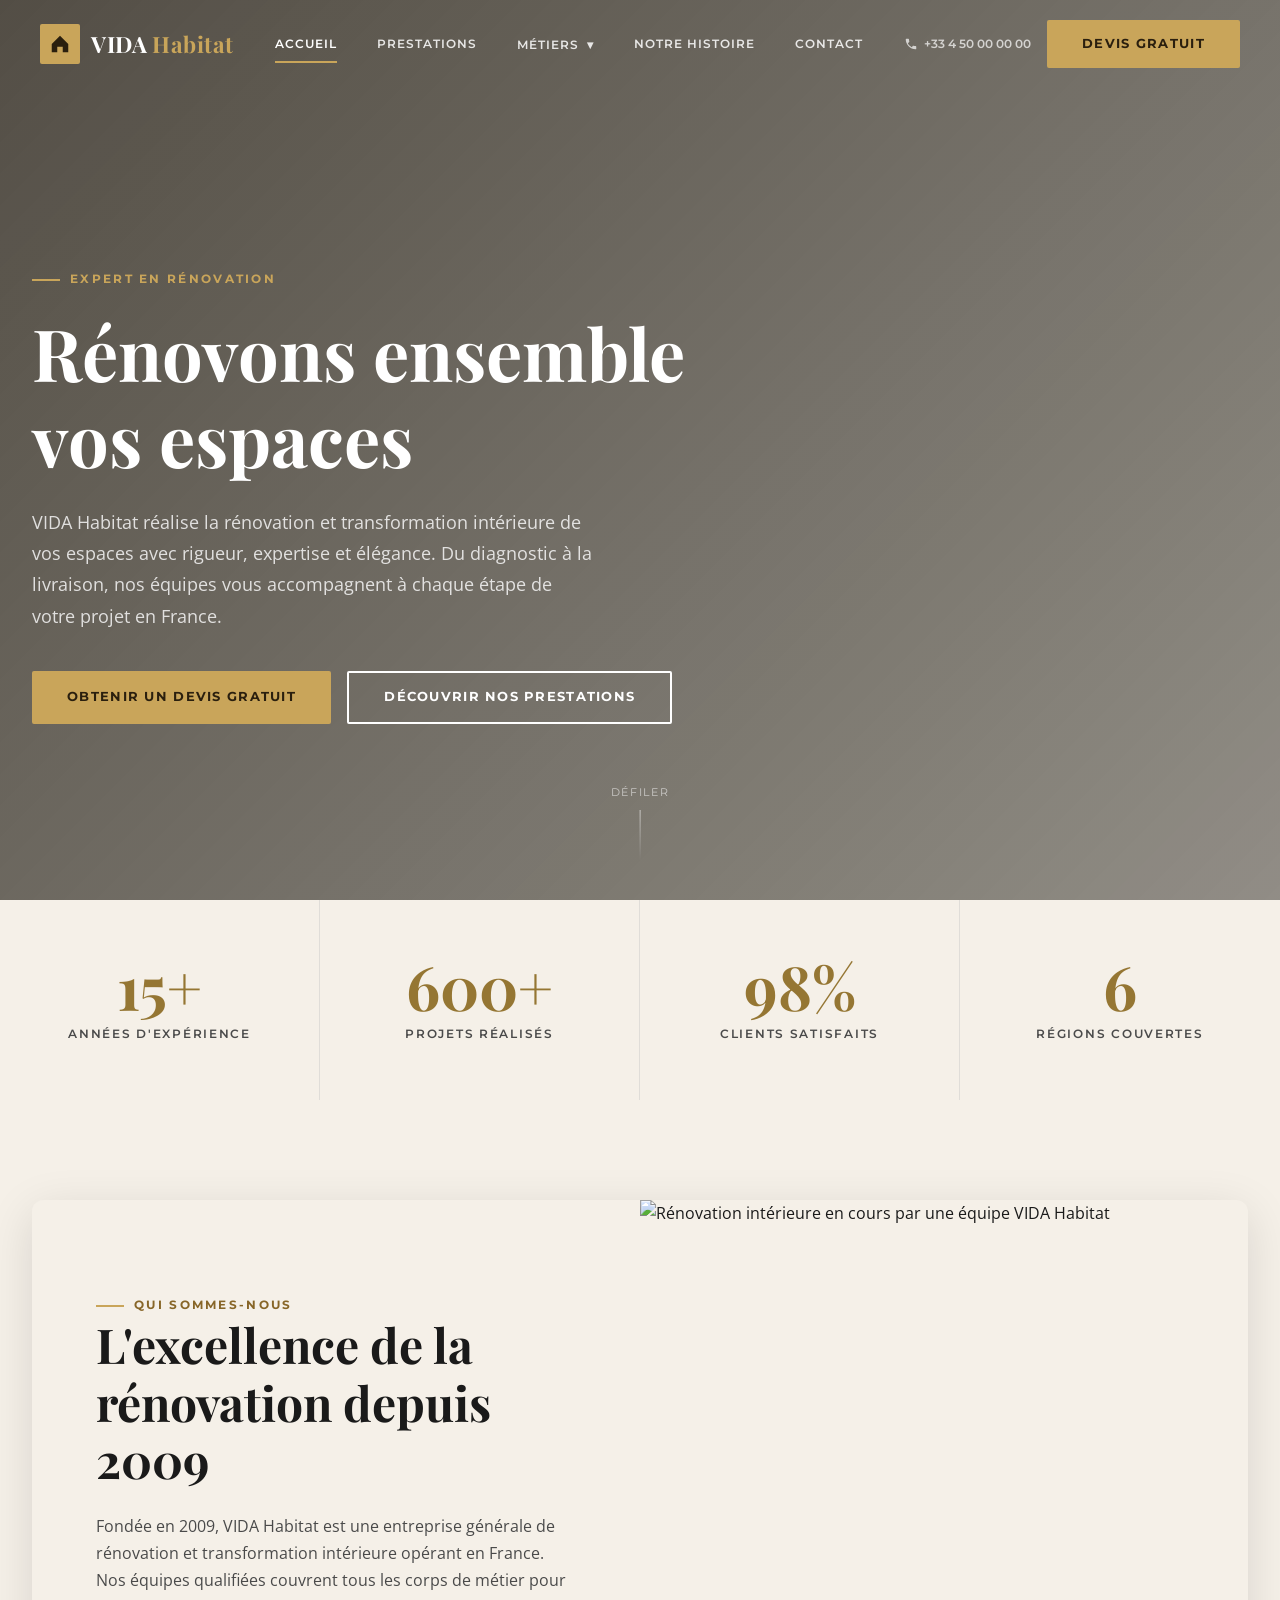
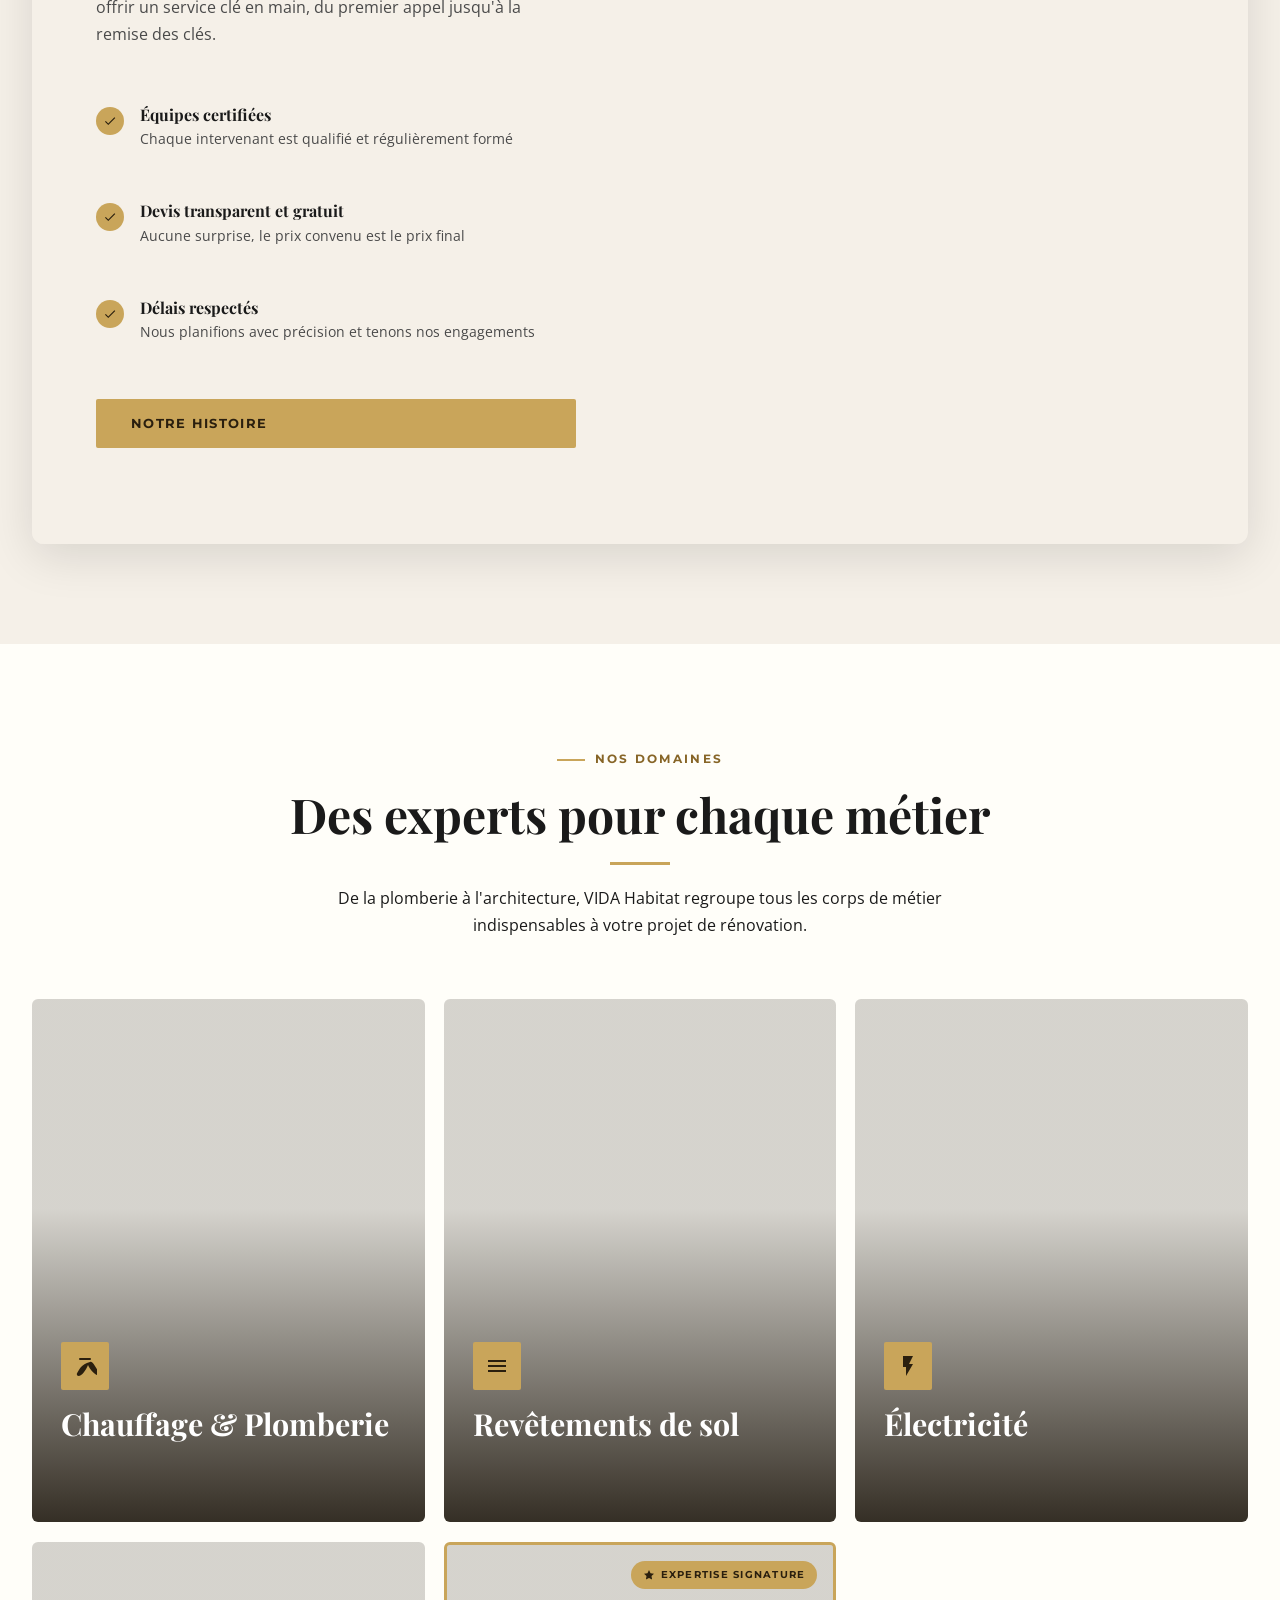
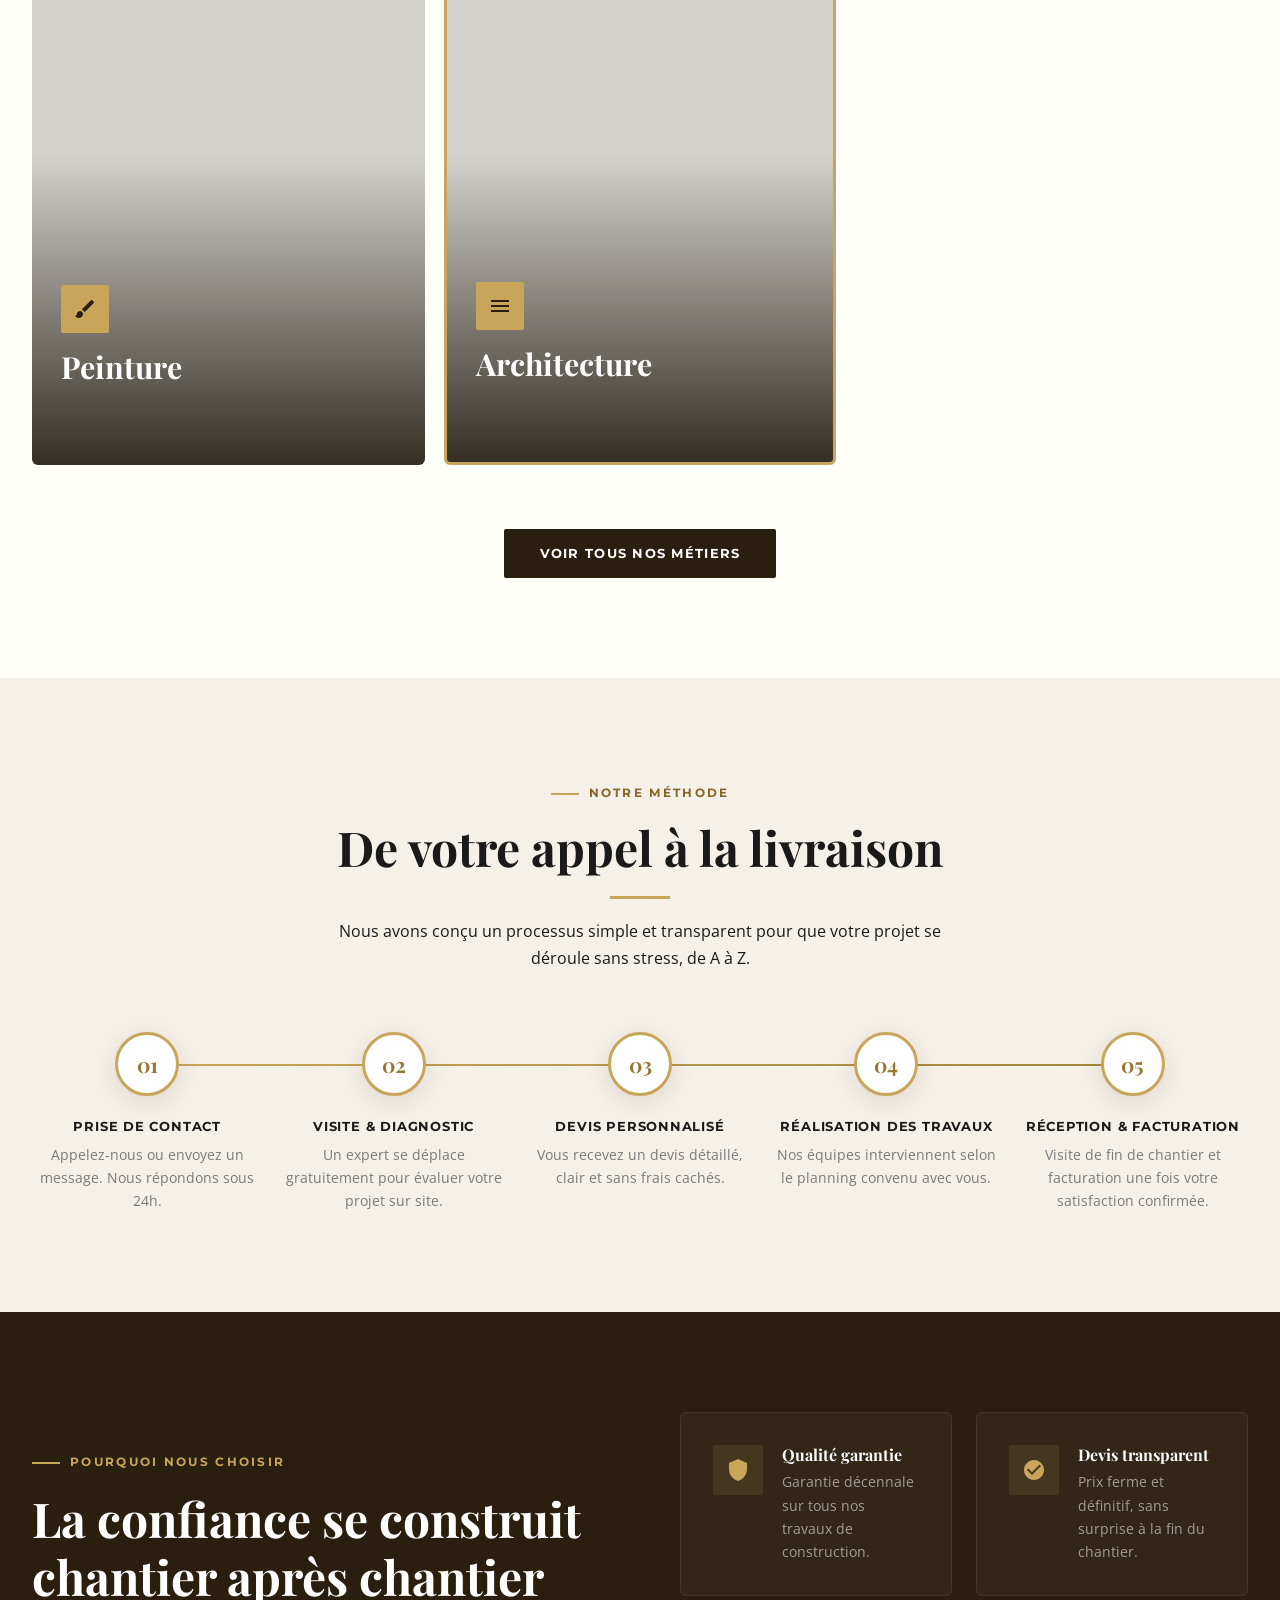
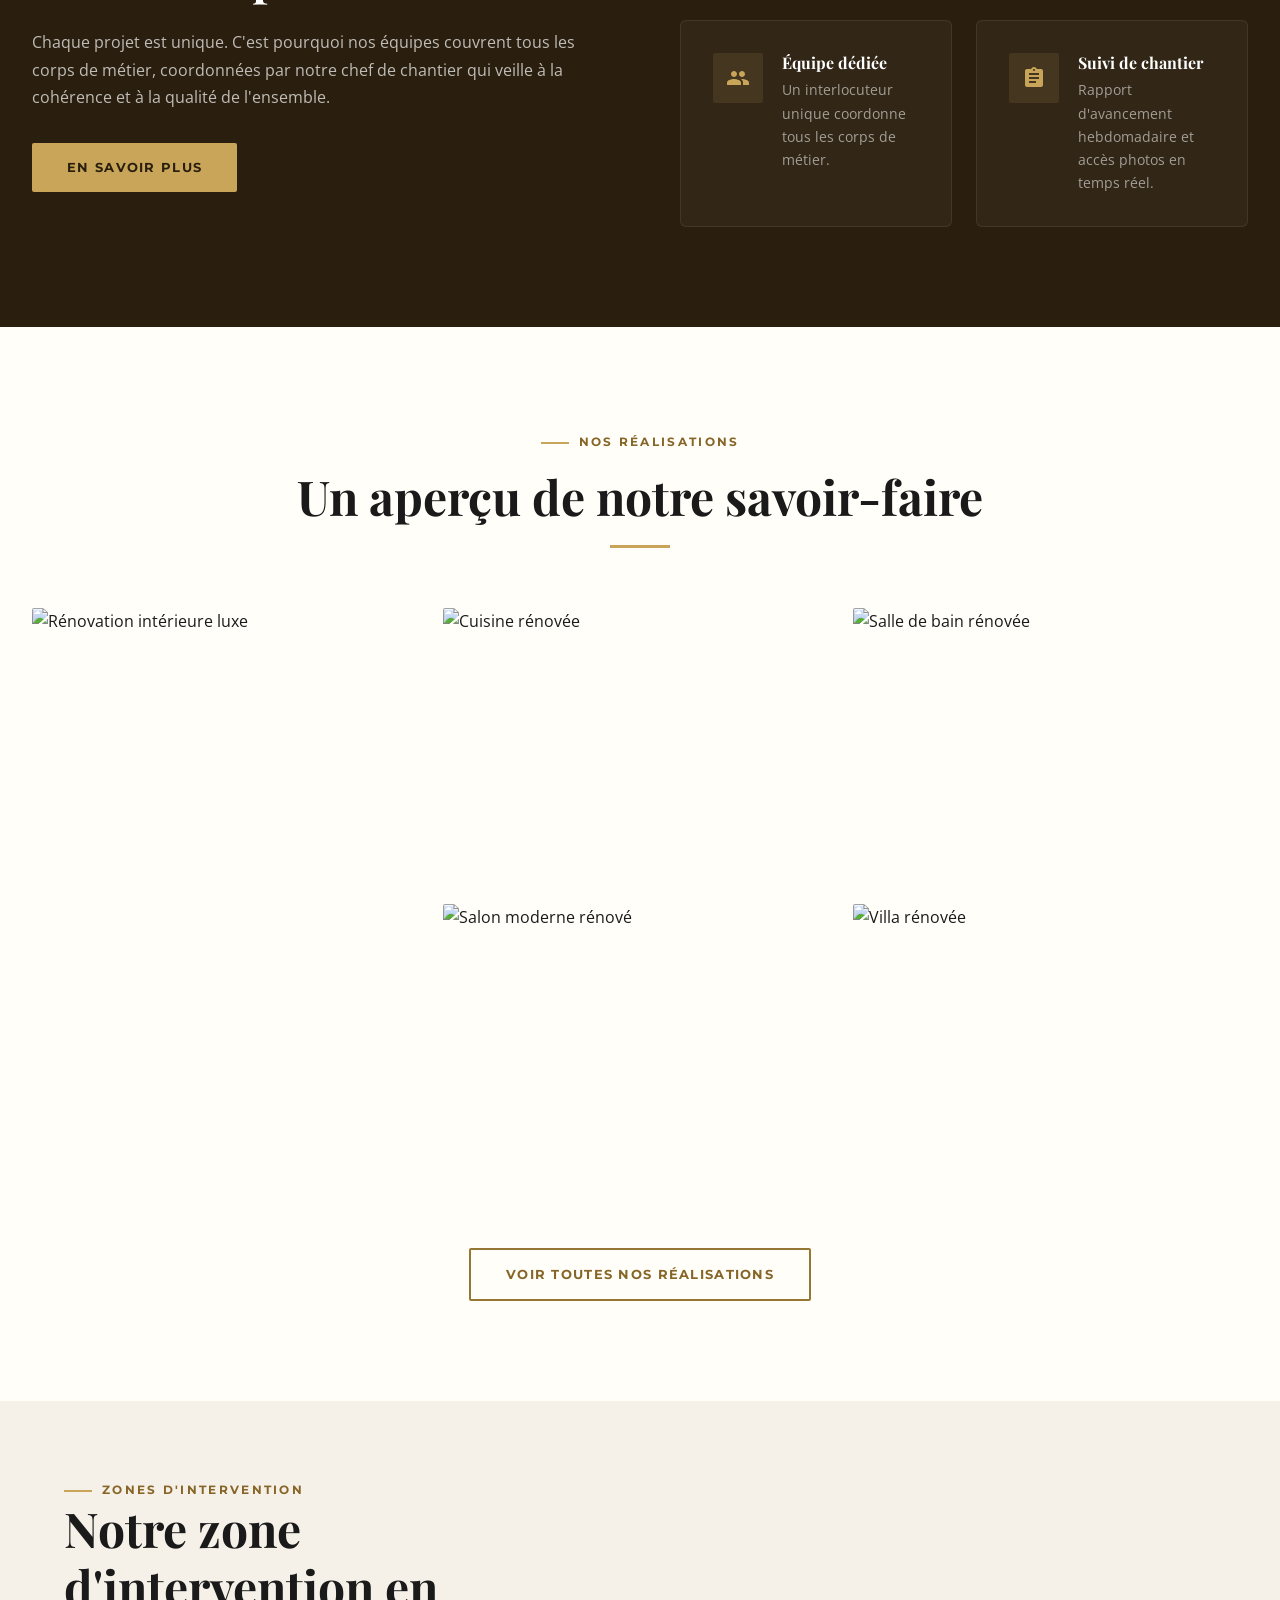
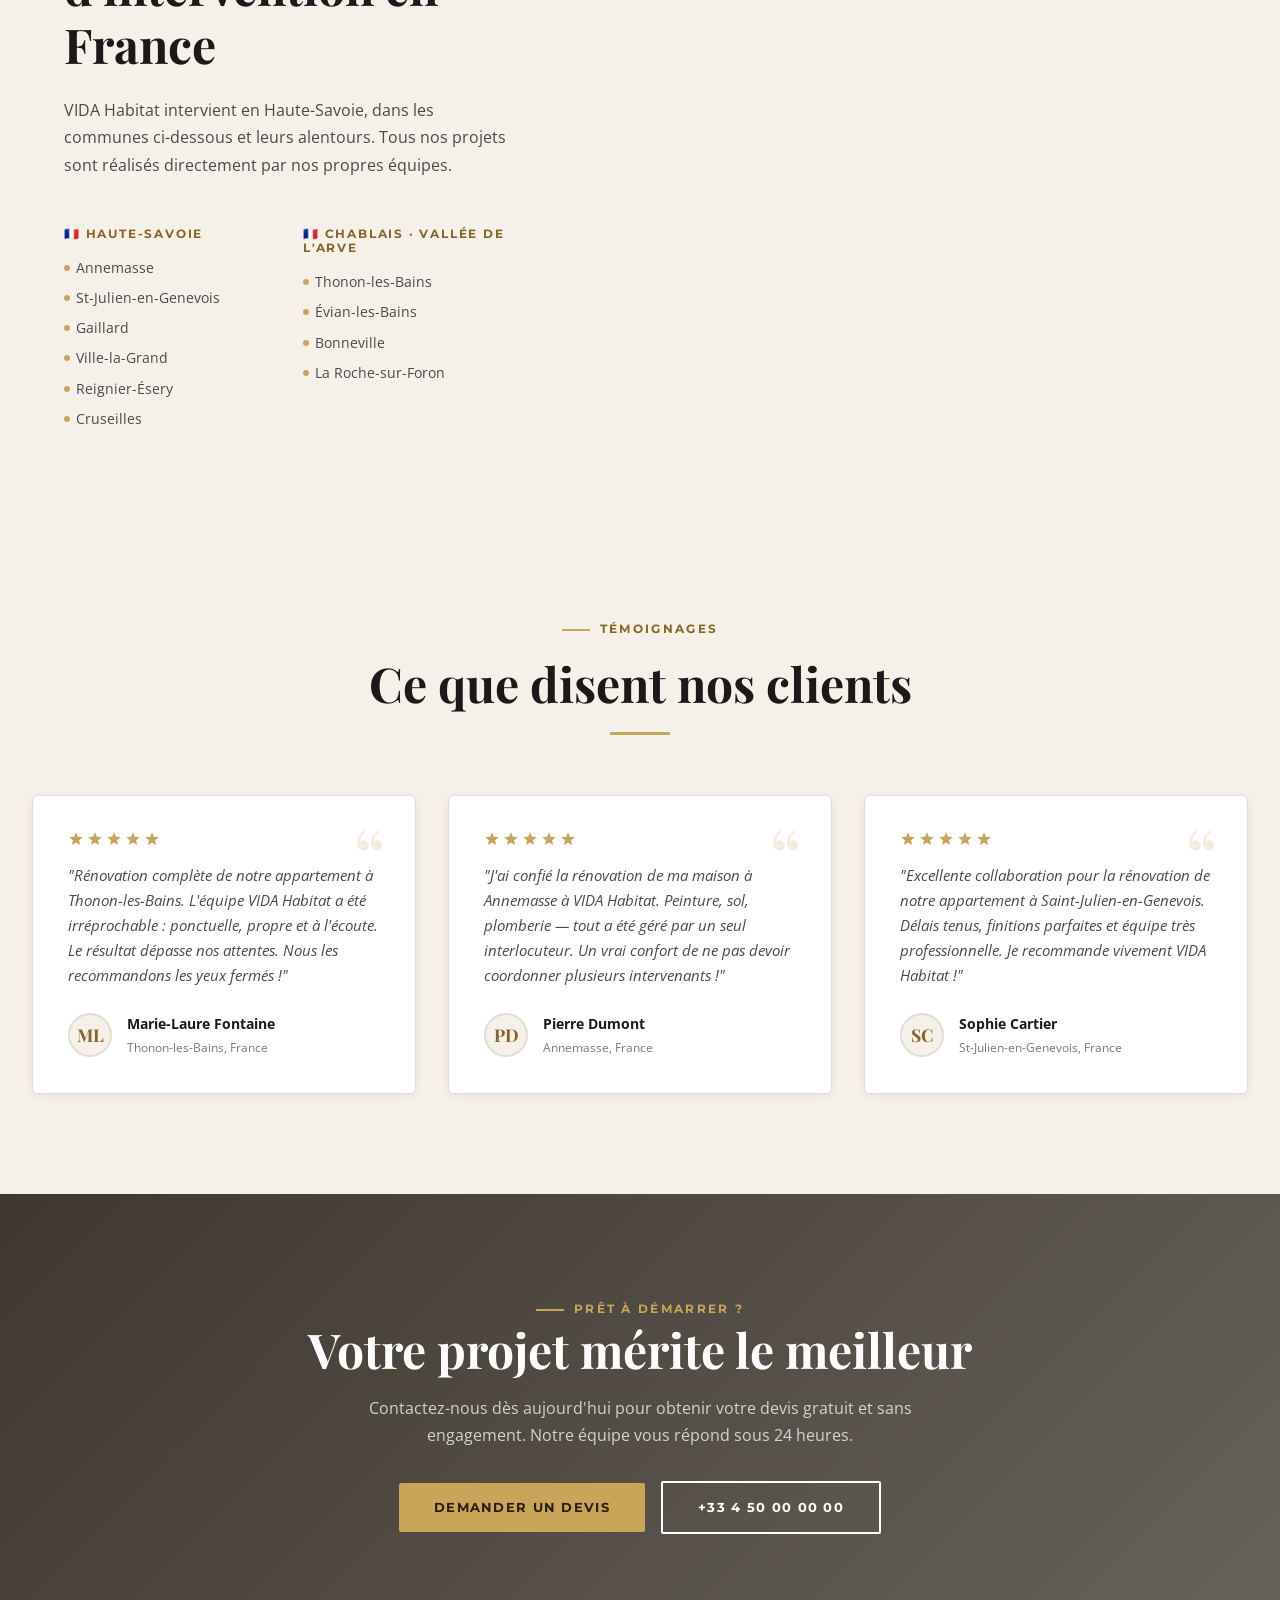
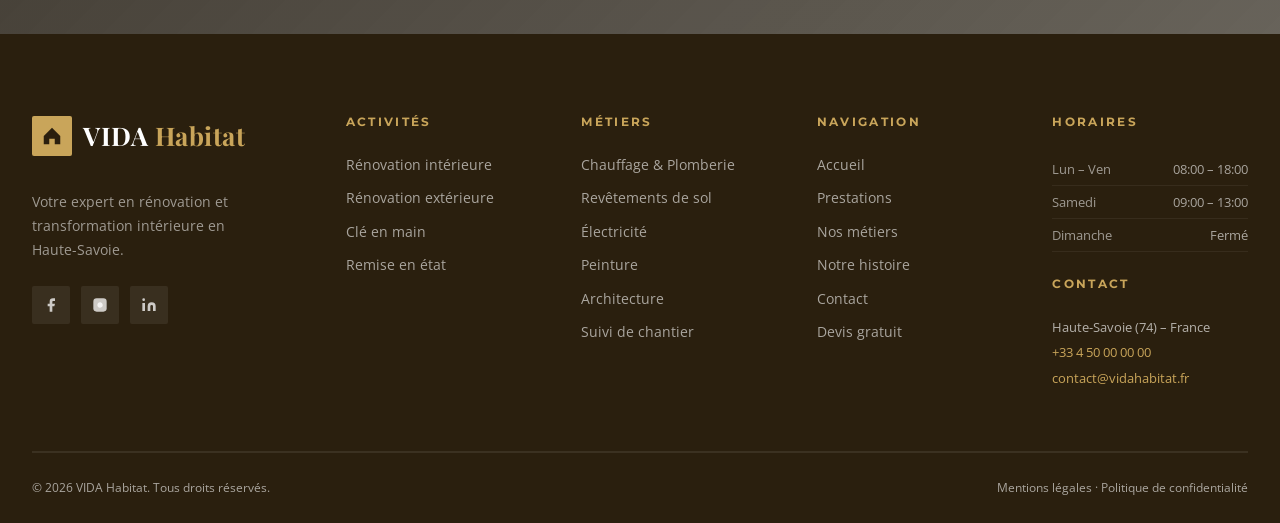
==== commit ea9b4107: "fix: formulaire réel (Web3Forms non branché), parallaxe, accessibilité et contrastes - Formulaire de" ====
--- a/index.html
+++ b/index.html
@@ -12,26 +12,23 @@
   <link rel="preconnect" href="https://fonts.googleapis.com">
   <link rel="preconnect" href="https://fonts.gstatic.com" crossorigin>
   <link href="https://fonts.googleapis.com/css2?family=Playfair+Display:wght@400;600;700;900&family=Montserrat:wght@400;500;600;700&family=Open+Sans:wght@400;500;600&display=swap" rel="stylesheet">
+  <script>document.documentElement.classList.add('js')</script>
   <link rel="stylesheet" href="css/style.css">
 </head>
 <body>
 
-<!-- ═══ HEADER ═══ -->
+<!-- @sync:header:start — bloc identique sur toutes les pages (seuls les chemins ../ changent) -->
+<a href="#main" class="skip-link">Aller au contenu</a>
 <header class="site-header transparent">
-  <a href="index.html" class="header-logo">
-    <div class="logo-mark">
-      <svg viewBox="0 0 24 24" xmlns="http://www.w3.org/2000/svg">
-        <path d="M3 12L12 3l9 9v9H15v-6H9v6H3v-9z"/>
-      </svg>
-    </div>
+  <a href="index.html" class="header-logo" aria-label="VIDA Habitat – Accueil">
+    <div class="logo-mark"><svg viewBox="0 0 24 24" aria-hidden="true"><path d="M3 12L12 3l9 9v9H15v-6H9v6H3v-9z"/></svg></div>
     <span class="logo-text">VIDA <span>Habitat</span></span>
   </a>
-
-  <nav class="header-nav">
-    <a href="index.html" class="nav-link">Accueil</a>
+  <nav class="header-nav" aria-label="Navigation principale">
+    <a href="index.html" class="nav-link active" aria-current="page">Accueil</a>
     <a href="prestations.html" class="nav-link">Prestations</a>
     <div class="nav-item">
-      <a href="metiers.html" class="nav-link">Métiers <span class="nav-caret">▾</span></a>
+      <a href="metiers.html" class="nav-link">Métiers <span class="nav-caret" aria-hidden="true">▾</span></a>
       <div class="nav-dropdown">
         <a href="metiers/chauffage-plomberie.html">Chauffage &amp; Plomberie</a>
         <a href="metiers/sol.html">Revêtements de sol</a>
@@ -44,23 +41,18 @@
     <a href="histoire.html" class="nav-link">Notre histoire</a>
     <a href="contact.html" class="nav-link">Contact</a>
   </nav>
-
   <div class="header-actions">
-    <div class="header-phone">
-      <svg viewBox="0 0 24 24" fill="currentColor"><path d="M6.6 10.8c1.4 2.8 3.8 5.1 6.6 6.6l2.2-2.2c.3-.3.7-.4 1-.2 1.1.4 2.3.6 3.6.6.6 0 1 .4 1 1V20c0 .6-.4 1-1 1-9.4 0-17-7.6-17-17 0-.6.4-1 1-1h3.5c.6 0 1 .4 1 1 0 1.3.2 2.5.6 3.6.1.3 0 .7-.2 1L6.6 10.8z"/></svg>
-      +33 4 50 00 00 00
-    </div>
+    <!-- PLACEHOLDER : numéro de téléphone -->
+    <a href="tel:+33450000000" class="header-phone"><svg viewBox="0 0 24 24" fill="currentColor" aria-hidden="true"><path d="M6.6 10.8c1.4 2.8 3.8 5.1 6.6 6.6l2.2-2.2c.3-.3.7-.4 1-.2 1.1.4 2.3.6 3.6.6.6 0 1 .4 1 1V20c0 .6-.4 1-1 1-9.4 0-17-7.6-17-17 0-.6.4-1 1-1h3.5c.6 0 1 .4 1 1 0 1.3.2 2.5.6 3.6.1.3 0 .7-.2 1L6.6 10.8z"/></svg>+33 4 50 00 00 00</a>
     <a href="contact.html" class="btn btn-accent">Devis gratuit</a>
   </div>
-
-  <button class="burger" aria-label="Menu">
+  <button type="button" class="burger" aria-label="Ouvrir le menu" aria-expanded="false" aria-controls="mobile-menu">
     <span></span><span></span><span></span>
   </button>
 </header>
 
-<!-- ═══ MOBILE MENU ═══ -->
-<div class="mobile-menu">
-  <a href="index.html">Accueil</a>
+<nav class="mobile-menu" id="mobile-menu" aria-label="Menu mobile">
+  <a href="index.html" class="active" aria-current="page">Accueil</a>
   <a href="prestations.html">Prestations</a>
   <a href="metiers.html">Métiers</a>
   <div class="mobile-submenu">
@@ -73,8 +65,12 @@
   </div>
   <a href="histoire.html">Notre histoire</a>
   <a href="contact.html">Contact</a>
+  <!-- PLACEHOLDER : numéro de téléphone -->
   <a href="tel:+33450000000" class="mobile-menu-phone">Appeler le +33 4 50 00 00 00</a>
-</div>
+</nav>
+<!-- @sync:header:end -->
+
+<main id="main" tabindex="-1">
 
 <!-- ═══ HERO ═══ -->
 <section class="hero">
@@ -101,19 +97,19 @@
 <section class="stats-bar">
   <div class="stats-grid">
     <div class="stat-item">
-      <div class="stat-number"><span data-count="15" data-suffix="+">0+</span></div>
+      <div class="stat-number"><span data-count="15" data-suffix="+">15+</span></div>
       <div class="stat-label">Années d'expérience</div>
     </div>
     <div class="stat-item">
-      <div class="stat-number"><span data-count="600" data-suffix="+">0+</span></div>
+      <div class="stat-number"><span data-count="600" data-suffix="+">600+</span></div>
       <div class="stat-label">Projets réalisés</div>
     </div>
     <div class="stat-item">
-      <div class="stat-number"><span data-count="98" data-suffix="%">0%</span></div>
+      <div class="stat-number"><span data-count="98" data-suffix="%">98%</span></div>
       <div class="stat-label">Clients satisfaits</div>
     </div>
     <div class="stat-item">
-      <div class="stat-number"><span data-count="6">0</span></div>
+      <div class="stat-number"><span data-count="6">6</span></div>
       <div class="stat-label">Régions couvertes</div>
     </div>
   </div>
@@ -278,7 +274,7 @@
 </section>
 
 <!-- ═══ WHY US ═══ -->
-<section class="section" style="background: var(--primary);">
+<section class="section bg-dark">
   <div class="container">
     <div class="why-layout">
       <div class="reveal from-left">
@@ -489,33 +485,28 @@
   </div>
 </section>
 
-<!-- ═══ FOOTER ═══ -->
+</main>
+
+<!-- @sync:footer:start — bloc identique sur toutes les pages (seuls les chemins ../ changent) -->
 <footer class="site-footer">
   <div class="container">
     <div class="footer-top">
       <div class="footer-brand">
-        <div class="header-logo" style="margin-bottom:1rem;">
-          <div class="logo-mark">
-            <svg viewBox="0 0 24 24"><path d="M3 12L12 3l9 9v9H15v-6H9v6H3v-9z"/></svg>
-          </div>
+        <a href="index.html" class="header-logo footer-logo" aria-label="VIDA Habitat – Accueil">
+          <div class="logo-mark"><svg viewBox="0 0 24 24" aria-hidden="true"><path d="M3 12L12 3l9 9v9H15v-6H9v6H3v-9z"/></svg></div>
           <span class="logo-text">VIDA <span>Habitat</span></span>
-        </div>
-        <p class="footer-tagline">Votre expert en rénovation et transformation intérieure en France.</p>
+        </a>
+        <p class="footer-tagline">Votre expert en rénovation et transformation intérieure en Haute-Savoie.</p>
+        <!-- PLACEHOLDER : liens réseaux sociaux (remplacer les href="#") -->
         <div class="footer-socials">
-          <a href="#" class="social-btn" aria-label="Facebook">
-            <svg viewBox="0 0 24 24"><path d="M18 2h-3a5 5 0 00-5 5v3H7v4h3v8h4v-8h3l1-4h-4V7a1 1 0 011-1h3z"/></svg>
-          </a>
-          <a href="#" class="social-btn" aria-label="Instagram">
-            <svg viewBox="0 0 24 24"><rect x="2" y="2" width="20" height="20" rx="5" ry="5"/><path d="M16 11.37A4 4 0 1112.63 8 4 4 0 0116 11.37z"/><line x1="17.5" y1="6.5" x2="17.51" y2="6.5"/></svg>
-          </a>
-          <a href="#" class="social-btn" aria-label="LinkedIn">
-            <svg viewBox="0 0 24 24"><path d="M16 8a6 6 0 016 6v7h-4v-7a2 2 0 00-2-2 2 2 0 00-2 2v7h-4v-7a6 6 0 016-6zM2 9h4v12H2z"/><circle cx="4" cy="4" r="2"/></svg>
-          </a>
+          <a href="#" class="social-btn" aria-label="Facebook"><svg viewBox="0 0 24 24" aria-hidden="true"><path d="M18 2h-3a5 5 0 00-5 5v3H7v4h3v8h4v-8h3l1-4h-4V7a1 1 0 011-1h3z"/></svg></a>
+          <a href="#" class="social-btn" aria-label="Instagram"><svg viewBox="0 0 24 24" aria-hidden="true"><rect x="2" y="2" width="20" height="20" rx="5" ry="5"/><path d="M16 11.37A4 4 0 1112.63 8 4 4 0 0116 11.37z"/><line x1="17.5" y1="6.5" x2="17.51" y2="6.5"/></svg></a>
+          <a href="#" class="social-btn" aria-label="LinkedIn"><svg viewBox="0 0 24 24" aria-hidden="true"><path d="M16 8a6 6 0 016 6v7h-4v-7a2 2 0 00-2-2 2 2 0 00-2 2v7h-4v-7a6 6 0 016-6zM2 9h4v12H2z"/><circle cx="4" cy="4" r="2"/></svg></a>
         </div>
       </div>
 
       <div class="footer-col">
-        <h5>Activités</h5>
+        <h2 class="footer-title">Activités</h2>
         <ul>
           <li><a href="prestations.html#renovation-interieure">Rénovation intérieure</a></li>
           <li><a href="prestations.html#renovation-exterieure">Rénovation extérieure</a></li>
@@ -525,7 +516,7 @@
       </div>
 
       <div class="footer-col">
-        <h5>Métiers</h5>
+        <h2 class="footer-title">Métiers</h2>
         <ul>
           <li><a href="metiers/chauffage-plomberie.html">Chauffage &amp; Plomberie</a></li>
           <li><a href="metiers/sol.html">Revêtements de sol</a></li>
@@ -537,7 +528,7 @@
       </div>
 
       <div class="footer-col">
-        <h5>Navigation</h5>
+        <h2 class="footer-title">Navigation</h2>
         <ul>
           <li><a href="index.html">Accueil</a></li>
           <li><a href="prestations.html">Prestations</a></li>
@@ -549,32 +540,32 @@
       </div>
 
       <div class="footer-col">
-        <h5>Horaires</h5>
+        <h2 class="footer-title">Horaires</h2>
         <div class="hours-row"><span>Lun – Ven</span> 08:00 – 18:00</div>
         <div class="hours-row"><span>Samedi</span> 09:00 – 13:00</div>
         <div class="hours-row"><span>Dimanche</span> Fermé</div>
-        <div style="margin-top: 1.5rem;">
-          <h5>Contact</h5>
-          <p style="font-size:.84rem;color:rgba(255,255,255,0.55);line-height:1.9;">
+        <div class="footer-contact">
+          <h2 class="footer-title">Contact</h2>
+          <!-- PLACEHOLDER : coordonnées (adresse, téléphone, email) -->
+          <p>
             Haute-Savoie (74) – France<br>
-            <a href="tel:+33450000000" style="color:var(--accent);">+33 4 50 00 00 00</a><br>
-            <a href="mailto:contact@vidahabitat.fr" style="color:var(--accent);">contact@vidahabitat.fr</a>
+            <a href="tel:+33450000000">+33 4 50 00 00 00</a><br>
+            <a href="mailto:contact@vidahabitat.fr">contact@vidahabitat.fr</a>
           </p>
         </div>
       </div>
     </div>
 
     <div class="footer-bottom">
-      <p>&copy; 2025 VIDA Habitat. Tous droits réservés.</p>
+      <p>&copy; <span data-year>2025</span> VIDA Habitat. Tous droits réservés.</p>
+      <!-- PLACEHOLDER : pages légales à créer -->
       <p><a href="#">Mentions légales</a> · <a href="#">Politique de confidentialité</a></p>
     </div>
   </div>
 </footer>
 
-<!-- Back to top -->
-<button class="back-top" aria-label="Retour en haut">
-  <svg viewBox="0 0 24 24"><path d="M7.41 15.41L12 10.83l4.59 4.58L18 14l-6-6-6 6z"/></svg>
-</button>
+<button type="button" class="back-top" aria-label="Retour en haut"><svg viewBox="0 0 24 24" aria-hidden="true"><path d="M7.41 15.41L12 10.83l4.59 4.58L18 14l-6-6-6 6z"/></svg></button>
+<!-- @sync:footer:end -->
 
 <script src="js/main.js"></script>
 </body>
--- a/css/style.css
+++ b/css/style.css
@@ -9,6 +9,11 @@
   --accent:        #C9A55A;
   --accent-dark:   #A8873C;
   --accent-light:  #E8C97A;
+  --accent-ink:    #876527; /* or foncé : petit texte doré sur fond clair (contraste ≥ 4,5:1) */
+  --accent-strong: #957633; /* or soutenu : grands chiffres et contours sur fond clair (≥ 3:1) */
+  --gold-text:     var(--accent-ink); /* redéfini à var(--accent) sur les fonds sombres */
+  --error:         #A3341F;
+  --success:       #4E7A3A;
   --light:         #F5F0E8;
   --warm-white:    #FFFEF9;
   --white:         #FFFFFF;
@@ -27,7 +32,7 @@
 
 /* ─── 2. Reset & Base ─── */
 *, *::before, *::after { box-sizing: border-box; margin: 0; padding: 0; }
-html { scroll-behavior: smooth; font-size: 16px; overflow-x: hidden; -webkit-text-size-adjust: 100%; text-size-adjust: 100%; }
+html { scroll-behavior: smooth; scroll-padding-top: calc(var(--header-h) + 1rem); font-size: 16px; overflow-x: hidden; -webkit-text-size-adjust: 100%; text-size-adjust: 100%; }
 @supports (overflow: clip) { html, body { overflow-x: clip; } }
 body {
   font-family: 'Open Sans', sans-serif;
@@ -62,7 +67,7 @@
   font-weight: 700;
   letter-spacing: 0.2em;
   text-transform: uppercase;
-  color: var(--accent);
+  color: var(--gold-text);
 }
 .label::before {
   content: '';
@@ -74,11 +79,47 @@
   margin-right: 10px;
 }
 
+/* Contextes sombres : l'or d'origine y reste lisible */
+.bg-dark, .hero, .page-hero, .cta-banner, .site-footer, .service-card, .metier-big-card,
+.split-section:not(.reverse) .split-content, .site-header.transparent { --gold-text: var(--accent); }
+.site-header:has(.burger.open) { --gold-text: var(--accent-ink); }
+
+/* ─── 3b. Accessibilité ─── */
+:focus-visible { outline: 2px solid var(--gold-text); outline-offset: 3px; }
+main:focus { outline: none; }
+.skip-link {
+  position: fixed;
+  top: 0.75rem;
+  left: 0.75rem;
+  z-index: 2000;
+  background: var(--primary);
+  color: var(--white);
+  padding: 0.75rem 1.2rem;
+  font-family: 'Montserrat', sans-serif;
+  font-size: 0.8rem;
+  font-weight: 700;
+  letter-spacing: 0.08em;
+  text-transform: uppercase;
+  border-radius: var(--radius);
+  transform: translateY(-200%);
+  transition: transform 0.2s;
+}
+.skip-link:focus { transform: none; outline-color: var(--accent); }
+.sr-only {
+  position: absolute !important;
+  width: 1px; height: 1px;
+  padding: 0; margin: -1px;
+  overflow: hidden;
+  clip: rect(0 0 0 0);
+  white-space: nowrap;
+  border: 0;
+}
+
 /* ─── 4. Utilities ─── */
 .container { width: 100%; max-width: 1280px; margin: 0 auto; padding: 0 2rem; }
 .text-center { text-align: center; }
 .text-white { color: var(--white); }
-.text-accent { color: var(--accent); }
+.text-accent { color: var(--gold-text); }
 .bg-dark { background: var(--primary); }
 .bg-light { background: var(--light); }
 
@@ -143,11 +184,12 @@
   color: var(--primary);
 }
 .btn-outline-accent {
-  border: 2px solid var(--accent);
-  color: var(--accent);
+  border: 2px solid var(--accent-strong);
+  color: var(--accent-ink);
 }
 .btn-outline-accent:hover {
   background: var(--accent);
+  border-color: var(--accent);
   color: var(--primary);
 }
 .btn-outline-white {
@@ -169,6 +211,9 @@
   box-shadow: var(--shadow);
 }
 .btn svg, .btn i { width: 18px; height: 18px; flex-shrink: 0; }
+.btn-block { width: 100%; justify-content: center; padding: 1rem; }
+.btn-sm { padding: 0.65rem 1.4rem; font-size: 0.72rem; }
+.btn:disabled { cursor: progress; opacity: 0.75; transform: none; box-shadow: none; }
 
 /* ─── 6. Header & Navigation ─── */
 .site-header {
@@ -279,15 +324,24 @@
   min-width: 220px;
   padding: 0.5rem 0;
   opacity: 0;
+  visibility: hidden;
   pointer-events: none;
-  transition: opacity 0.25s, transform 0.25s;
+  transition: opacity 0.25s, transform 0.25s, visibility 0s 0.25s;
   z-index: 100;
   box-shadow: var(--shadow-lg);
 }
-.nav-item:hover .nav-dropdown {
+.nav-item:hover .nav-dropdown,
+.nav-item:focus-within .nav-dropdown {
   opacity: 1;
-  pointer-events: all;
+  visibility: visible;
+  pointer-events: auto;
   transform: translateX(-50%) translateY(0);
+  transition: opacity 0.25s, transform 0.25s, visibility 0s;
+}
+.nav-item.is-closed .nav-dropdown {
+  opacity: 0;
+  visibility: hidden;
+  pointer-events: none;
 }
 .nav-dropdown a {
   display: block;
@@ -298,10 +352,12 @@
   letter-spacing: 0.05em;
   text-transform: uppercase;
   color: var(--text-mid);
-  transition: var(--transition);
-}
-.nav-dropdown a:hover {
-  color: var(--accent);
+  transition: color 0.25s, padding-left 0.25s;
+}
+.nav-dropdown a:hover,
+.nav-dropdown a:focus-visible,
+.nav-dropdown a.active {
+  color: var(--accent-ink);
   padding-left: 2rem;
 }
 .nav-caret {
@@ -309,7 +365,8 @@
   margin-left: 4px;
   transition: transform 0.3s;
 }
-.nav-item:hover .nav-caret { transform: rotate(180deg); }
+.nav-item:hover .nav-caret,
+.nav-item:focus-within:not(.is-closed) .nav-caret { transform: rotate(180deg); }
 
 .header-actions {
   flex-shrink: 0;
@@ -327,6 +384,9 @@
   gap: 0.4rem;
 }
 .header-phone svg { width: 14px; height: 14px; }
+.header-phone { transition: color 0.2s; }
+.header-phone:hover { color: var(--accent); }
+.site-header.solid .header-phone:hover { color: var(--accent-ink); }
 
 .burger {
   display: none;
@@ -362,10 +422,11 @@
   overscroll-behavior: contain;
   -webkit-overflow-scrolling: touch;
   opacity: 0;
+  visibility: hidden;
   pointer-events: none;
-  transition: opacity 0.35s;
-}
-.mobile-menu.open { opacity: 1; pointer-events: all; }
+  transition: opacity 0.35s, visibility 0s 0.35s;
+}
+.mobile-menu.open { opacity: 1; visibility: visible; pointer-events: auto; transition: opacity 0.35s, visibility 0s; }
 .mobile-menu > a {
   font-family: 'Montserrat', sans-serif;
   font-size: 0.95rem;
@@ -378,7 +439,8 @@
   transition: color 0.2s;
 }
 .mobile-menu a:hover,
-.mobile-menu a.active { color: var(--accent); }
+.mobile-menu a.active { color: var(--accent-ink); }
+.mobile-menu .mobile-menu-phone, .mobile-menu .mobile-menu-phone:hover { color: var(--primary); }
 .mobile-submenu {
   display: grid;
   grid-template-columns: 1fr 1fr;
@@ -643,7 +705,6 @@
 .stats-grid {
   display: grid;
   grid-template-columns: repeat(4, 1fr);
-  divide-x: 1px solid var(--border);
 }
 .stat-item {
   padding: 3.5rem 2rem;
@@ -656,7 +717,7 @@
   font-family: 'Playfair Display', serif;
   font-size: clamp(2.4rem, 5vw, 3.8rem);
   font-weight: 700;
-  color: var(--accent);
+  color: var(--accent-strong);
   line-height: 1;
   margin-bottom: 0.5rem;
 }
@@ -706,7 +767,7 @@
   font-family: 'Playfair Display', serif;
   font-size: 1.3rem;
   font-weight: 700;
-  color: var(--accent);
+  color: var(--accent-strong);
   transition: var(--transition);
   box-shadow: var(--shadow);
 }
@@ -822,7 +883,7 @@
   justify-content: center;
   font-family: 'Playfair Display', serif;
   font-size: 1.1rem;
-  color: var(--accent);
+  color: var(--accent-ink);
   font-weight: 700;
   flex-shrink: 0;
   border: 2px solid var(--border);
@@ -882,7 +943,7 @@
 .map-info p { color: var(--text-mid); margin-bottom: 2rem; }
 .zones-grid { display: grid; grid-template-columns: 1fr 1fr; gap: 1.5rem; margin-top: 1rem; }
 .zone-group h4 {
-  color: var(--accent);
+  color: var(--accent-ink);
   font-family: 'Montserrat', sans-serif;
   font-size: 0.75rem;
   font-weight: 700;
@@ -940,7 +1001,7 @@
 .contact-detail-icon svg { width: 20px; height: 20px; fill: var(--accent); }
 .contact-detail-text h4 { font-size: 0.8rem; text-transform: uppercase; letter-spacing: 0.1em; font-family: 'Montserrat', sans-serif; color: var(--text-light); margin-bottom: 0.3rem; }
 .contact-detail-text p, .contact-detail-text a { color: var(--text); font-weight: 600; transition: color 0.2s; }
-.contact-detail-text a:hover { color: var(--accent); }
+.contact-detail-text a:hover { color: var(--accent-ink); }
 
 .form-card {
   background: var(--white);
@@ -981,11 +1042,63 @@
 .form-group input:focus,
 .form-group select:focus,
 .form-group textarea:focus {
-  border-color: var(--accent);
+  border-color: var(--accent-ink);
   box-shadow: 0 0 0 3px rgba(201,165,90,0.15);
   background: var(--white);
 }
 .form-group textarea { resize: vertical; min-height: 140px; }
+.form-group label span[aria-hidden], .form-consent label > span[aria-hidden],
+.form-required-note span[aria-hidden] { color: var(--error); }
+.form-required-note { font-size: 0.78rem; color: var(--text-light); margin-bottom: 1.2rem; }
+.form-group.has-error input,
+.form-group.has-error select,
+.form-group.has-error textarea { border-color: var(--error); background: #FDF5F2; }
+.form-group.is-valid input,
+.form-group.is-valid textarea { border-color: #6F8F5E; }
+.field-error { font-size: 0.8rem; color: var(--error); font-weight: 600; }
+.field-error:empty { display: none; }
+.form-consent {
+  display: grid;
+  grid-template-columns: auto 1fr;
+  gap: 0.4rem 0.8rem;
+  align-items: start;
+  margin: 0.4rem 0 1.6rem;
+  font-size: 0.84rem;
+  color: var(--text-mid);
+}
+.form-consent input { width: 20px; height: 20px; margin-top: 2px; accent-color: var(--accent-ink); cursor: pointer; }
+.form-consent label { cursor: pointer; line-height: 1.5; }
+.form-consent a { color: var(--accent-ink); text-decoration: underline; text-underline-offset: 2px; }
+.form-consent .field-error { grid-column: 2; }
+.form-consent.has-error input { outline: 2px solid var(--error); outline-offset: 2px; }
+.hp { position: absolute; left: -9999px; width: 1px; height: 1px; opacity: 0; }
+.btn.is-loading svg { display: none; }
+.btn.is-loading::before {
+  content: '';
+  position: static;
+  width: 16px; height: 16px;
+  border: 2px solid currentColor;
+  border-right-color: transparent;
+  border-radius: 50%;
+  animation: spin 0.7s linear infinite;
+}
+@keyframes spin { to { transform: rotate(360deg); } }
+.form-status {
+  margin-top: 1.2rem;
+  padding: 1.1rem 1.3rem;
+  border-radius: var(--radius-lg);
+  border-left: 4px solid var(--accent);
+  background: var(--light);
+  font-size: 0.9rem;
+  color: var(--text);
+}
+.form-status:focus { outline: none; box-shadow: 0 0 0 3px rgba(135,101,39,0.25); }
+.form-status p { max-width: none; }
+.form-status p + p, .form-status p + .btn { margin-top: 0.6rem; }
+.form-status a:not(.btn) { color: var(--accent-ink); font-weight: 700; text-decoration: underline; text-underline-offset: 2px; }
+.form-status.is-success { border-left-color: var(--success); background: #F1F6EC; }
+.form-status.is-error { border-left-color: var(--error); background: #FDF2EE; }
+.form-footnote { font-size: 0.75rem; color: var(--text-light); margin: 1rem auto 0; text-align: center; }
 .form-group select { cursor: pointer; }
 
 /* ─── 17. Footer ─── */
@@ -1023,15 +1136,21 @@
 .social-btn svg { width: 16px; height: 16px; fill: rgba(255,255,255,0.75); }
 .social-btn:hover svg { fill: var(--primary); }
 
-.footer-col h5 {
+.footer-logo { margin-bottom: 1rem; display: inline-flex; }
+.footer-title {
   font-family: 'Montserrat', sans-serif;
   font-size: 0.72rem;
   font-weight: 700;
   letter-spacing: 0.2em;
   text-transform: uppercase;
   color: var(--accent);
+  line-height: 1.4;
   margin-bottom: 1.4rem;
 }
+.footer-contact { margin-top: 1.5rem; }
+.footer-contact p { font-size: 0.84rem; color: rgba(255,255,255,0.65); line-height: 1.9; }
+.footer-contact a { color: var(--accent); transition: color 0.2s; }
+.footer-contact a:hover { color: var(--accent-light); }
 .footer-col ul { display: flex; flex-direction: column; gap: 0.6rem; }
 .footer-col li a {
   font-size: 0.88rem;
@@ -1048,7 +1167,7 @@
   border-bottom: 1px solid rgba(255,255,255,0.06);
   color: rgba(255,255,255,0.6);
 }
-.footer-col .hours-row span { color: rgba(255,255,255,0.4); }
+.footer-col .hours-row span { color: rgba(255,255,255,0.55); }
 
 .footer-bottom {
   display: flex;
@@ -1057,8 +1176,8 @@
   padding: 1.5rem 0;
   border-top: 1px solid rgba(255,255,255,0.08);
 }
-.footer-bottom p { font-size: 0.78rem; color: rgba(255,255,255,0.35); }
-.footer-bottom a { color: rgba(255,255,255,0.35); transition: color 0.2s; }
+.footer-bottom p { font-size: 0.78rem; color: rgba(255,255,255,0.6); }
+.footer-bottom a { color: rgba(255,255,255,0.6); transition: color 0.2s; }
 .footer-bottom a:hover { color: var(--accent); }
 
 /* ─── 18. CTA Banner ─── */
@@ -1277,7 +1396,7 @@
   font-weight: 700;
   letter-spacing: 0.15em;
   text-transform: uppercase;
-  color: var(--accent);
+  color: var(--accent-ink);
   margin-bottom: 0.4rem;
 }
 .timeline-item h3 { margin-bottom: 0.6rem; }
@@ -1310,17 +1429,18 @@
 .valeur-card p { font-size: 0.88rem; color: var(--text-mid); max-width: none; }
 
 /* ─── 24. Scroll Animations ─── */
-.reveal {
+/* Masqué uniquement si JavaScript est actif (classe .js posée dans <head>) */
+.js .reveal {
   opacity: 0;
   transform: translateY(30px);
   transition: opacity 0.7s ease, transform 0.7s ease;
 }
-.reveal.from-left { transform: translateX(-40px); }
-.reveal.from-right { transform: translateX(40px); }
-.reveal.visible { opacity: 1; transform: translate(0); }
+.js .reveal.from-left { transform: translateX(-40px); }
+.js .reveal.from-right { transform: translateX(40px); }
+.js .reveal.visible { opacity: 1; transform: translate(0); }
 
 /* Staggered children */
-.stagger > * {
+.js .stagger > * {
   opacity: 0;
   transform: translateY(24px);
   transition: opacity 0.6s ease, transform 0.6s ease;
@@ -1332,7 +1452,7 @@
 .stagger.visible > *:nth-child(5) { transition-delay: 0.45s; }
 .stagger.visible > *:nth-child(6) { transition-delay: 0.55s; }
 .stagger.visible > *:nth-child(7) { transition-delay: 0.65s; }
-.stagger.visible > * { opacity: 1; transform: translateY(0); }
+.js .stagger.visible > * { opacity: 1; transform: translateY(0); }
 
 /* ─── 25. Divider ─── */
 .divider {
@@ -1577,7 +1697,9 @@
 
 /* ─── 35. Accessibility ─── */
 @media (prefers-reduced-motion: reduce) {
-  *, *::before, *::after { transition-duration: 0.01ms !important; animation-duration: 0.01ms !important; }
+  html { scroll-behavior: auto; }
+  *, *::before, *::after { transition-duration: 0.01ms !important; animation-duration: 0.01ms !important; animation-iteration-count: 1 !important; }
+  .hero-bg, .page-hero-bg, .cta-banner-bg { transform: none !important; will-change: auto; }
 }
 
 /* ─── 36. Responsive – Histoire grids ─── */
@@ -1709,8 +1831,8 @@
   .toast.show { transform: translateY(0); }
 
   /* Animations latérales : éviter tout débordement horizontal */
-  .reveal.from-left, .reveal.from-right { transform: translateY(30px); }
-  .reveal.visible { transform: none; }
+  .js .reveal.from-left, .js .reveal.from-right { transform: translateY(30px); }
+  .js .reveal.visible { transform: none; }
 }
 
 @media (max-width: 380px) {
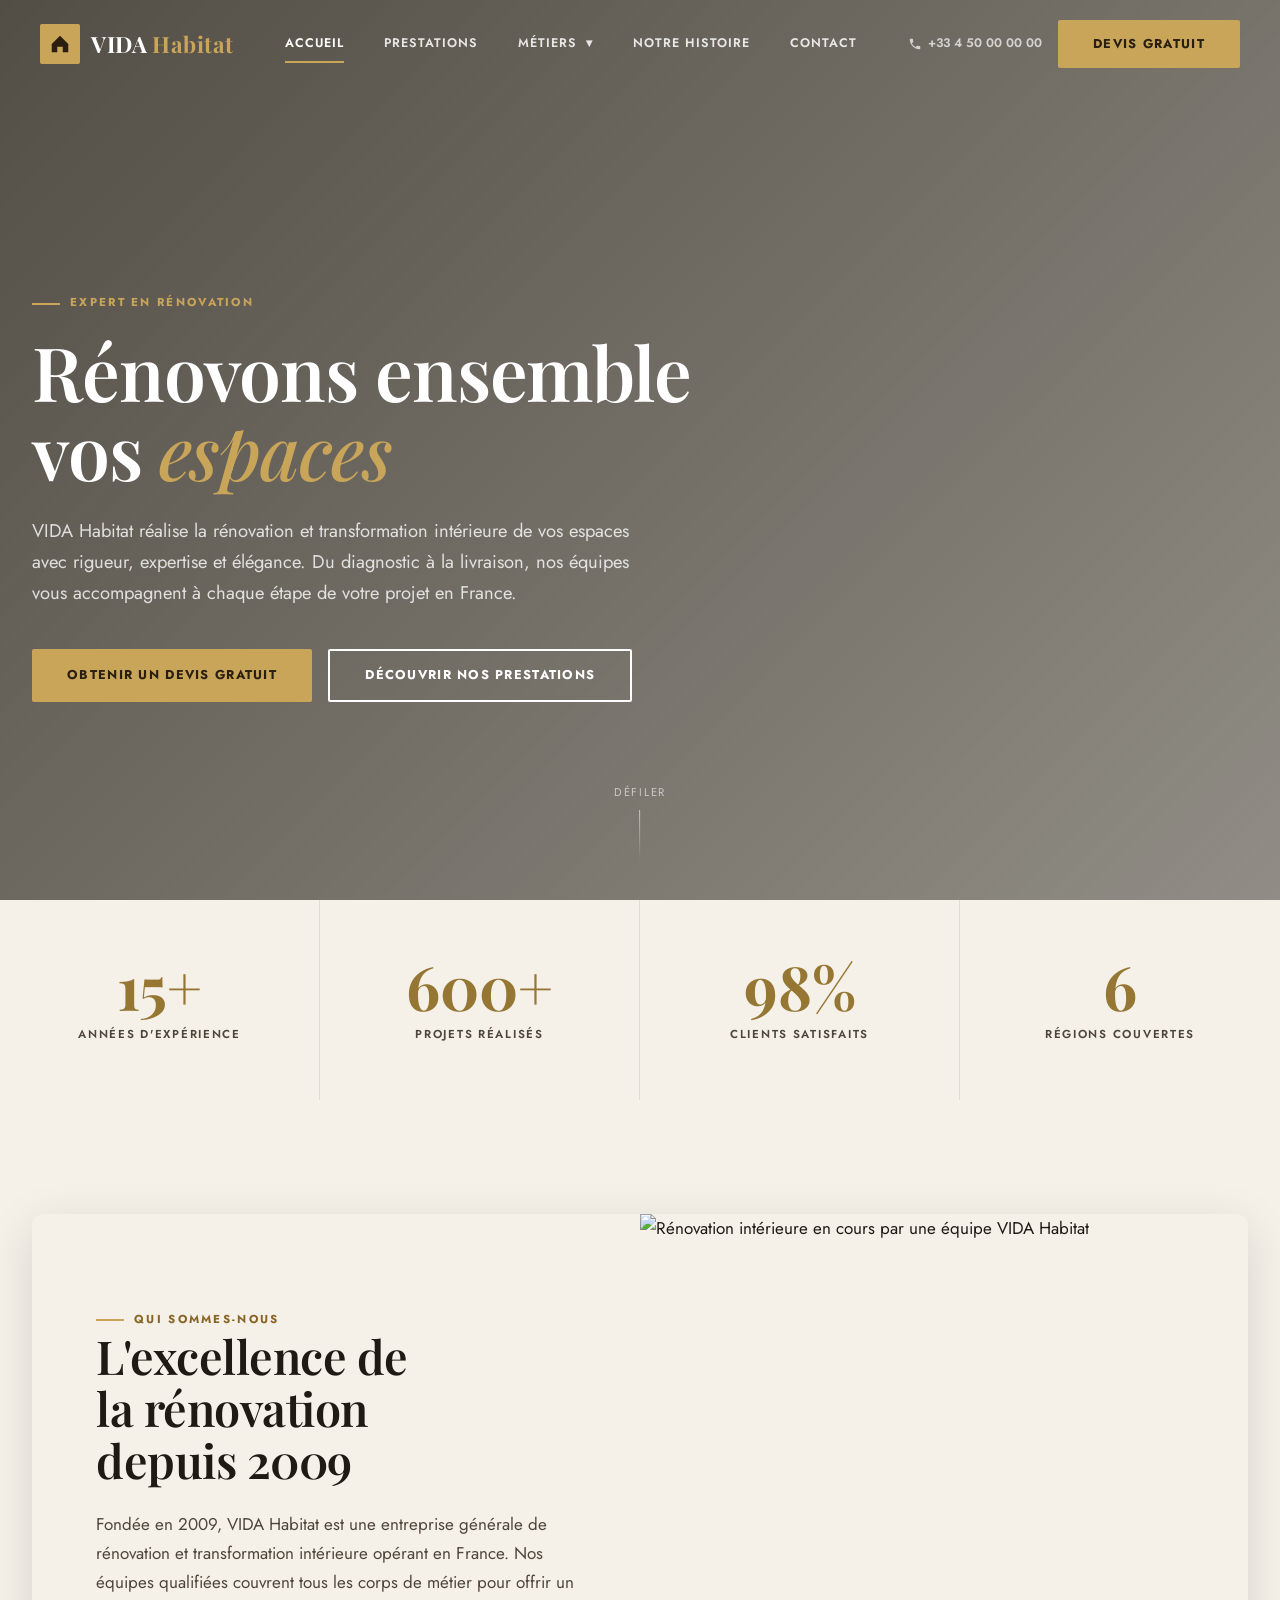
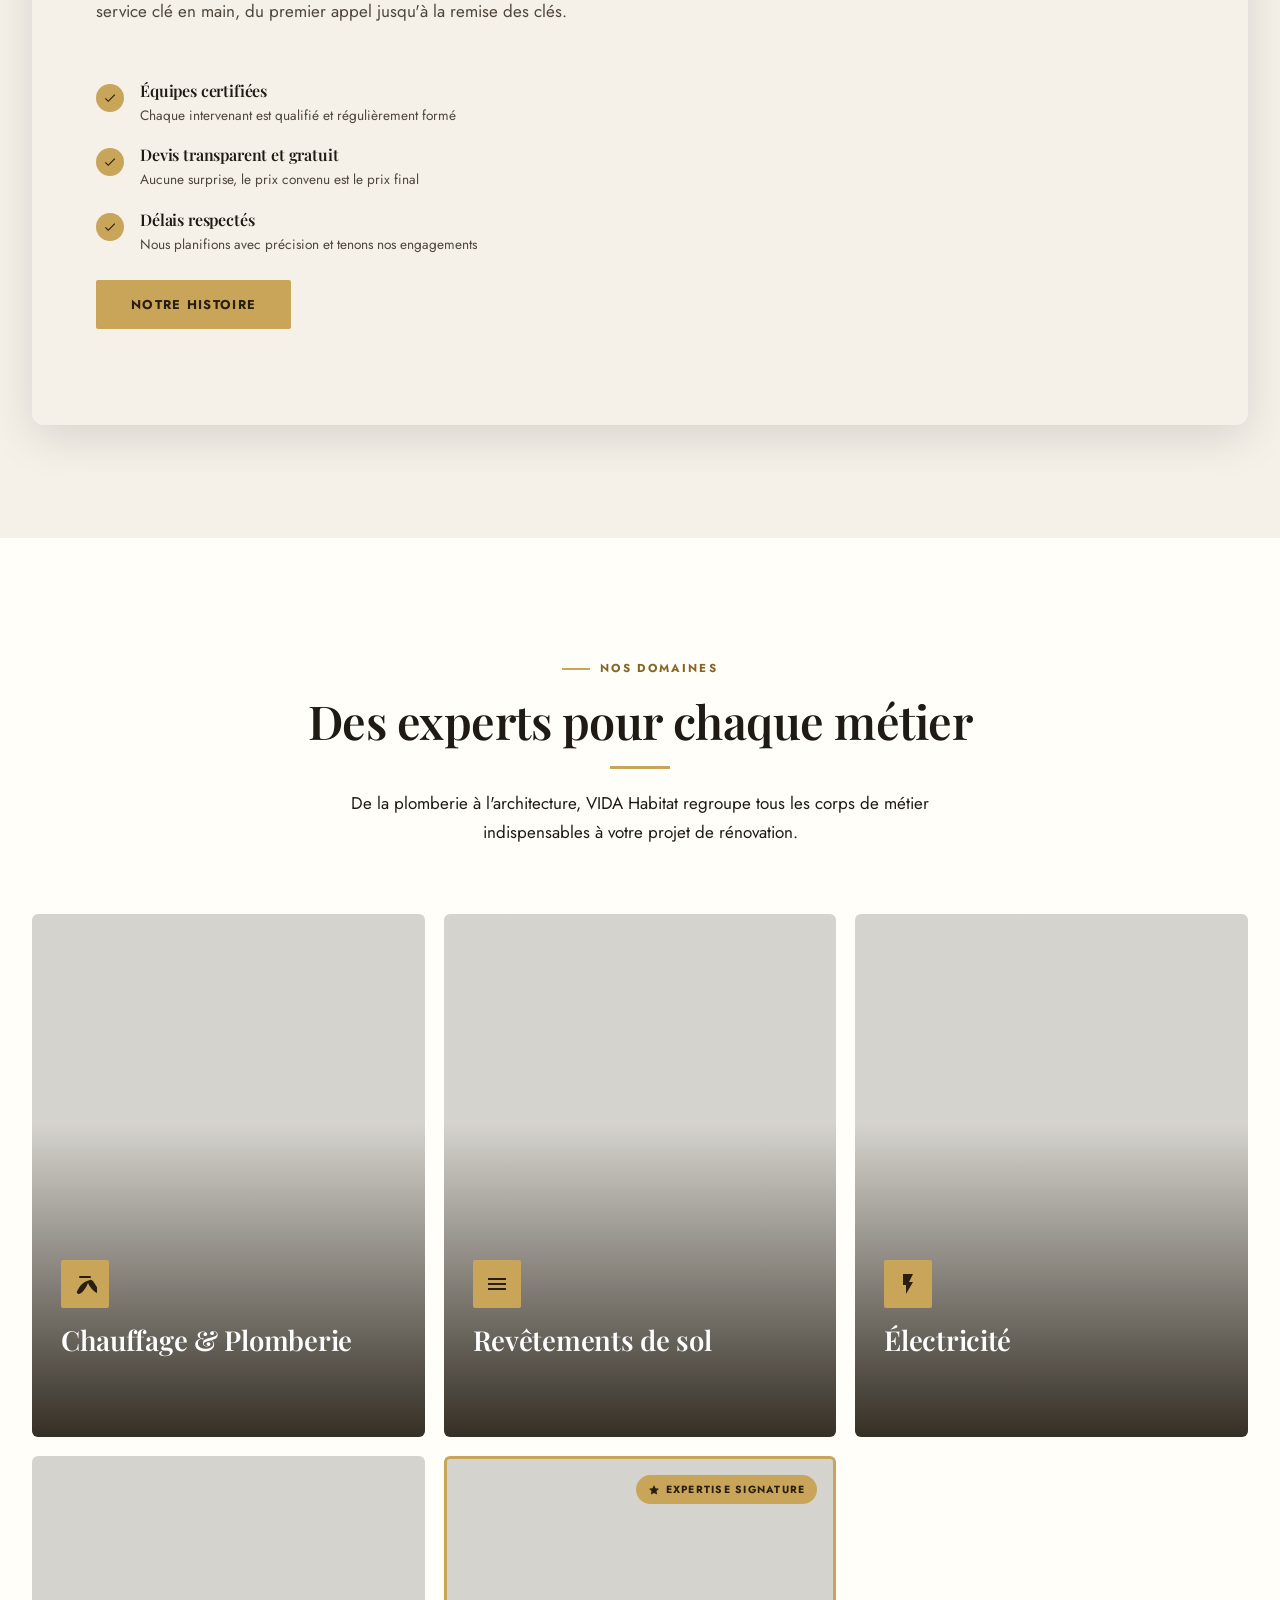
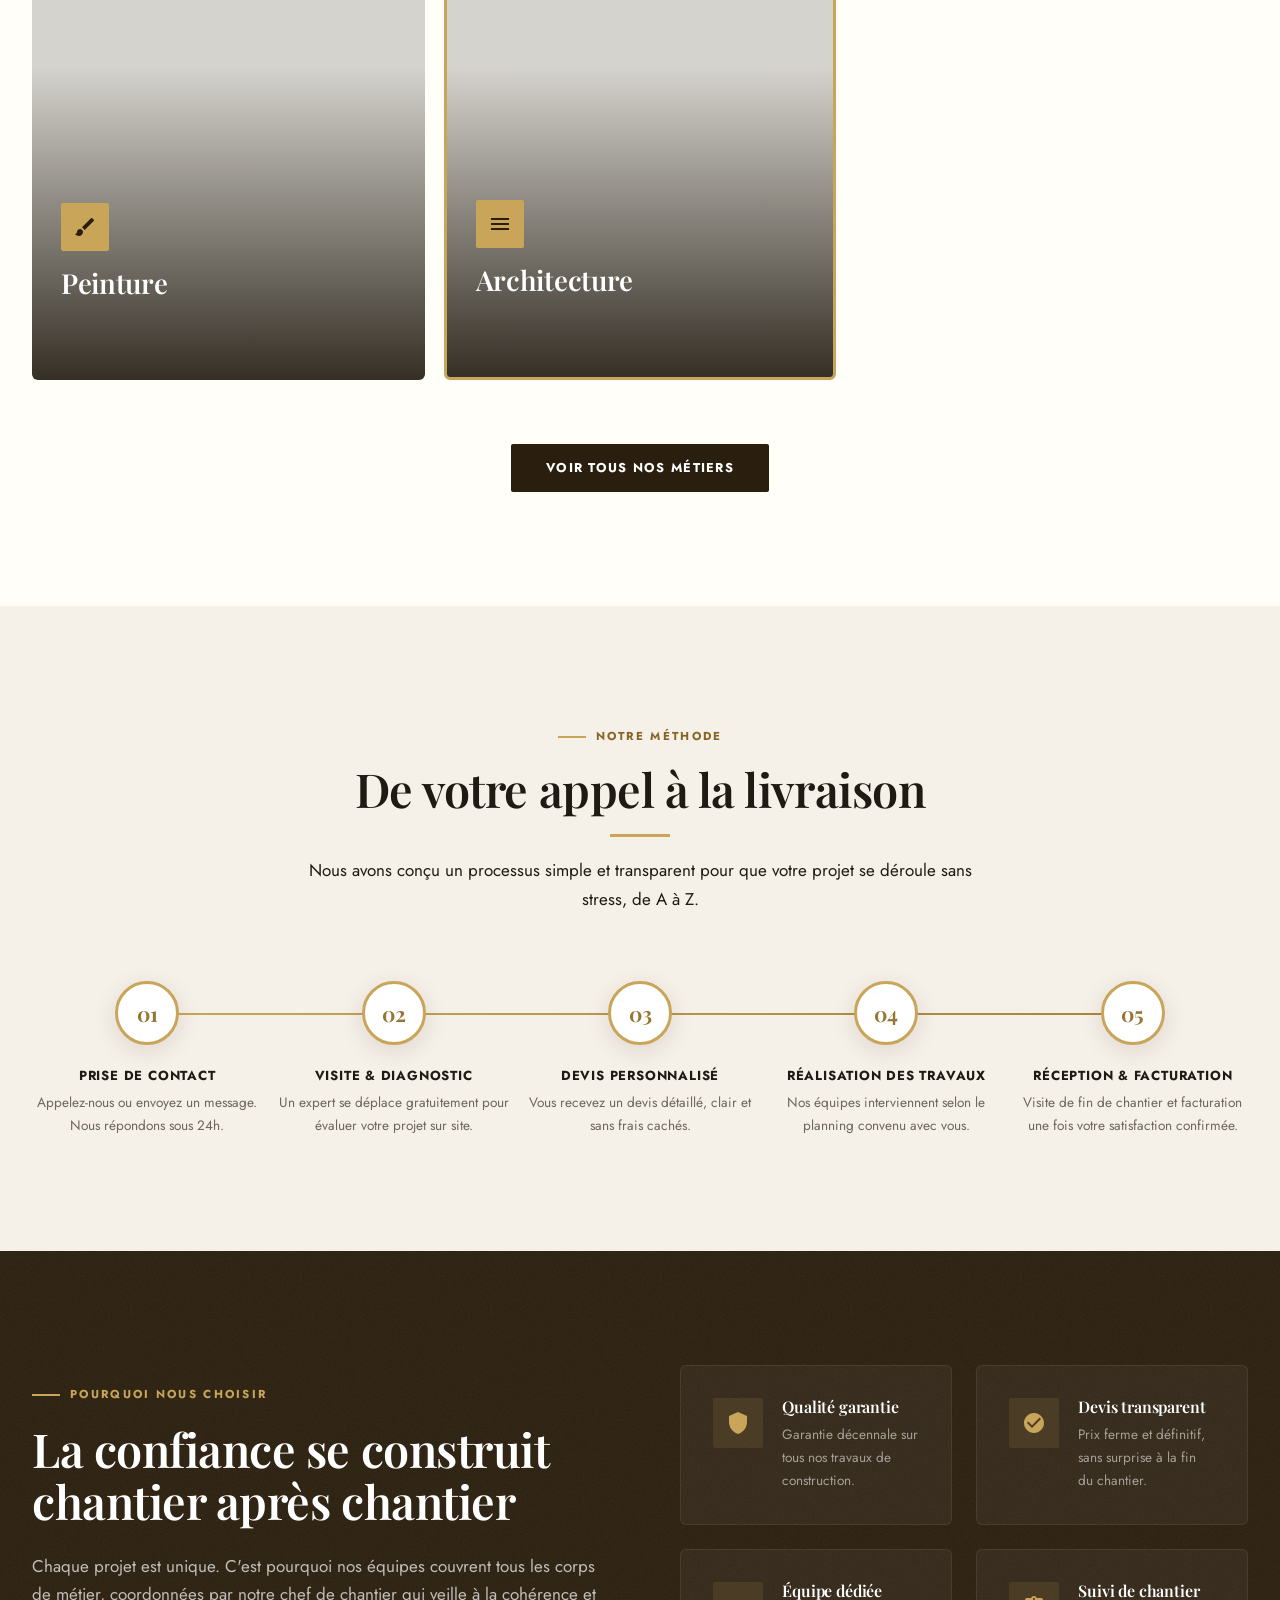
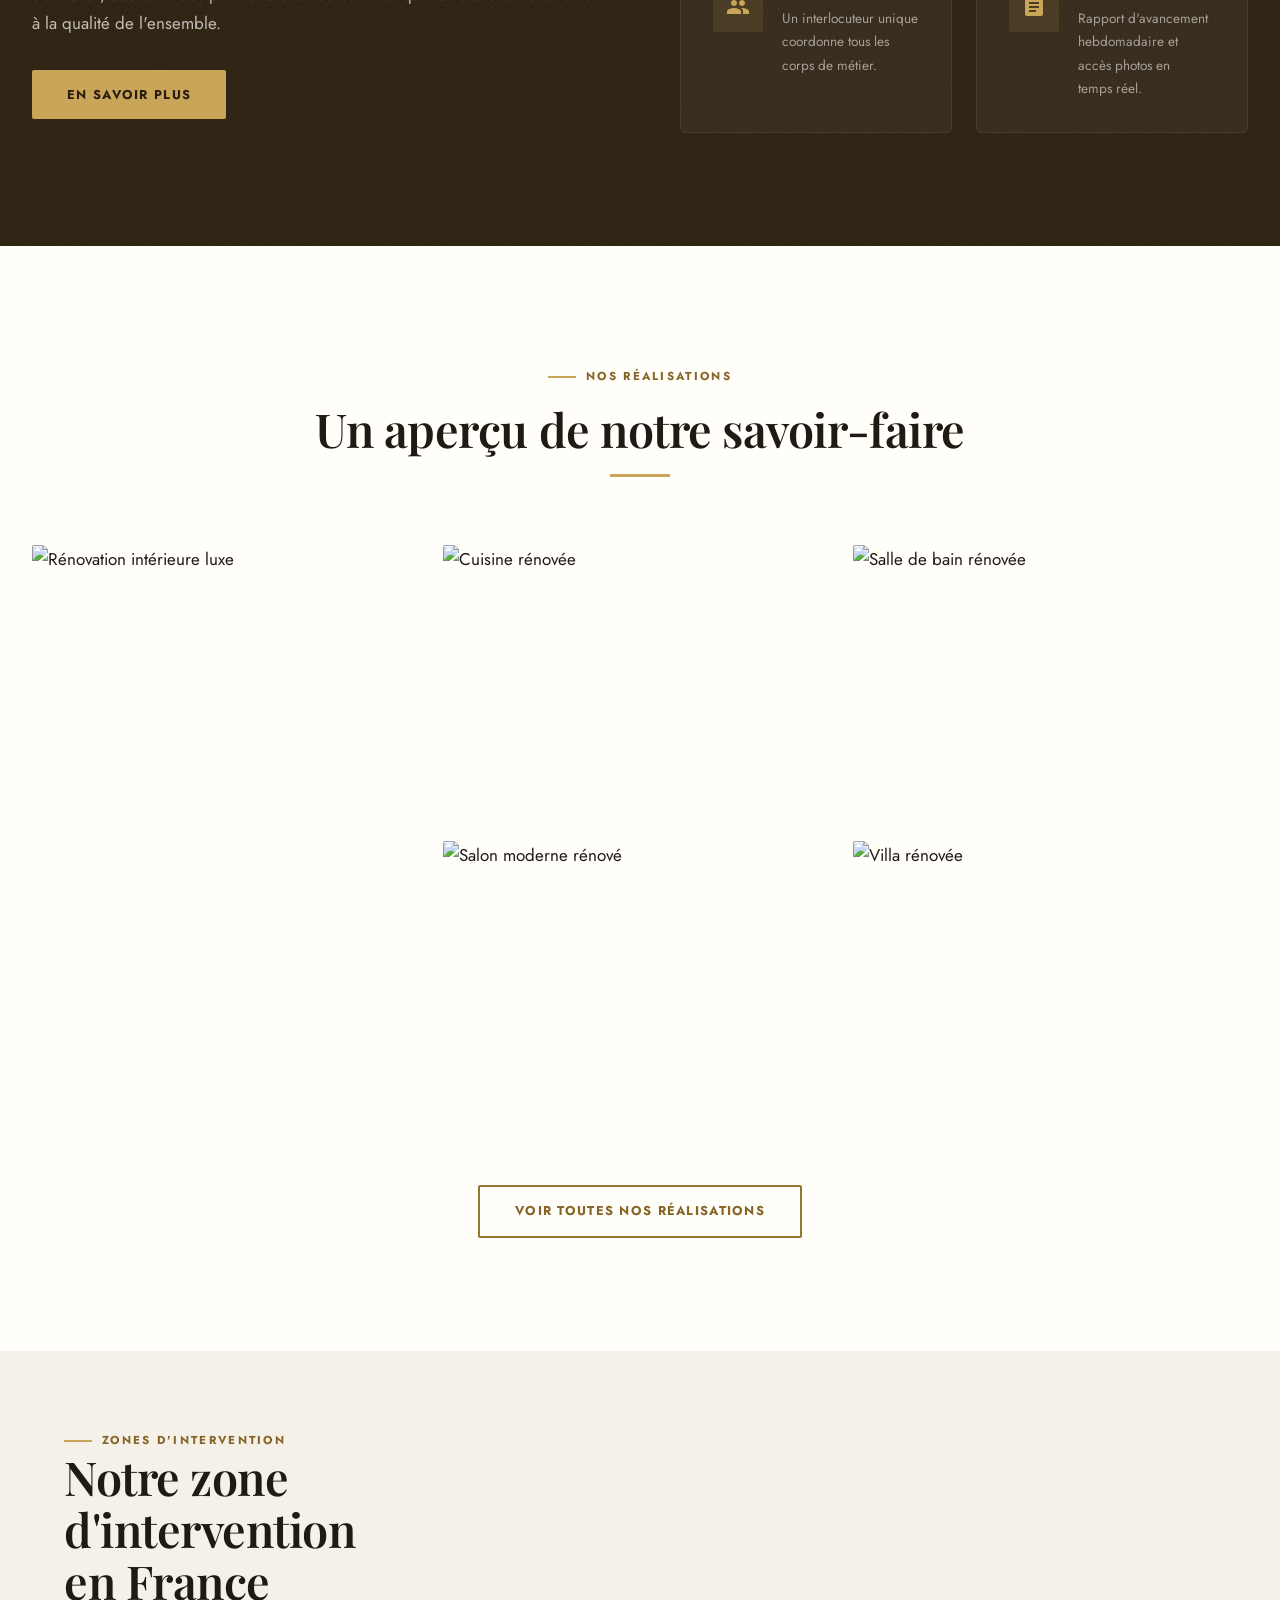
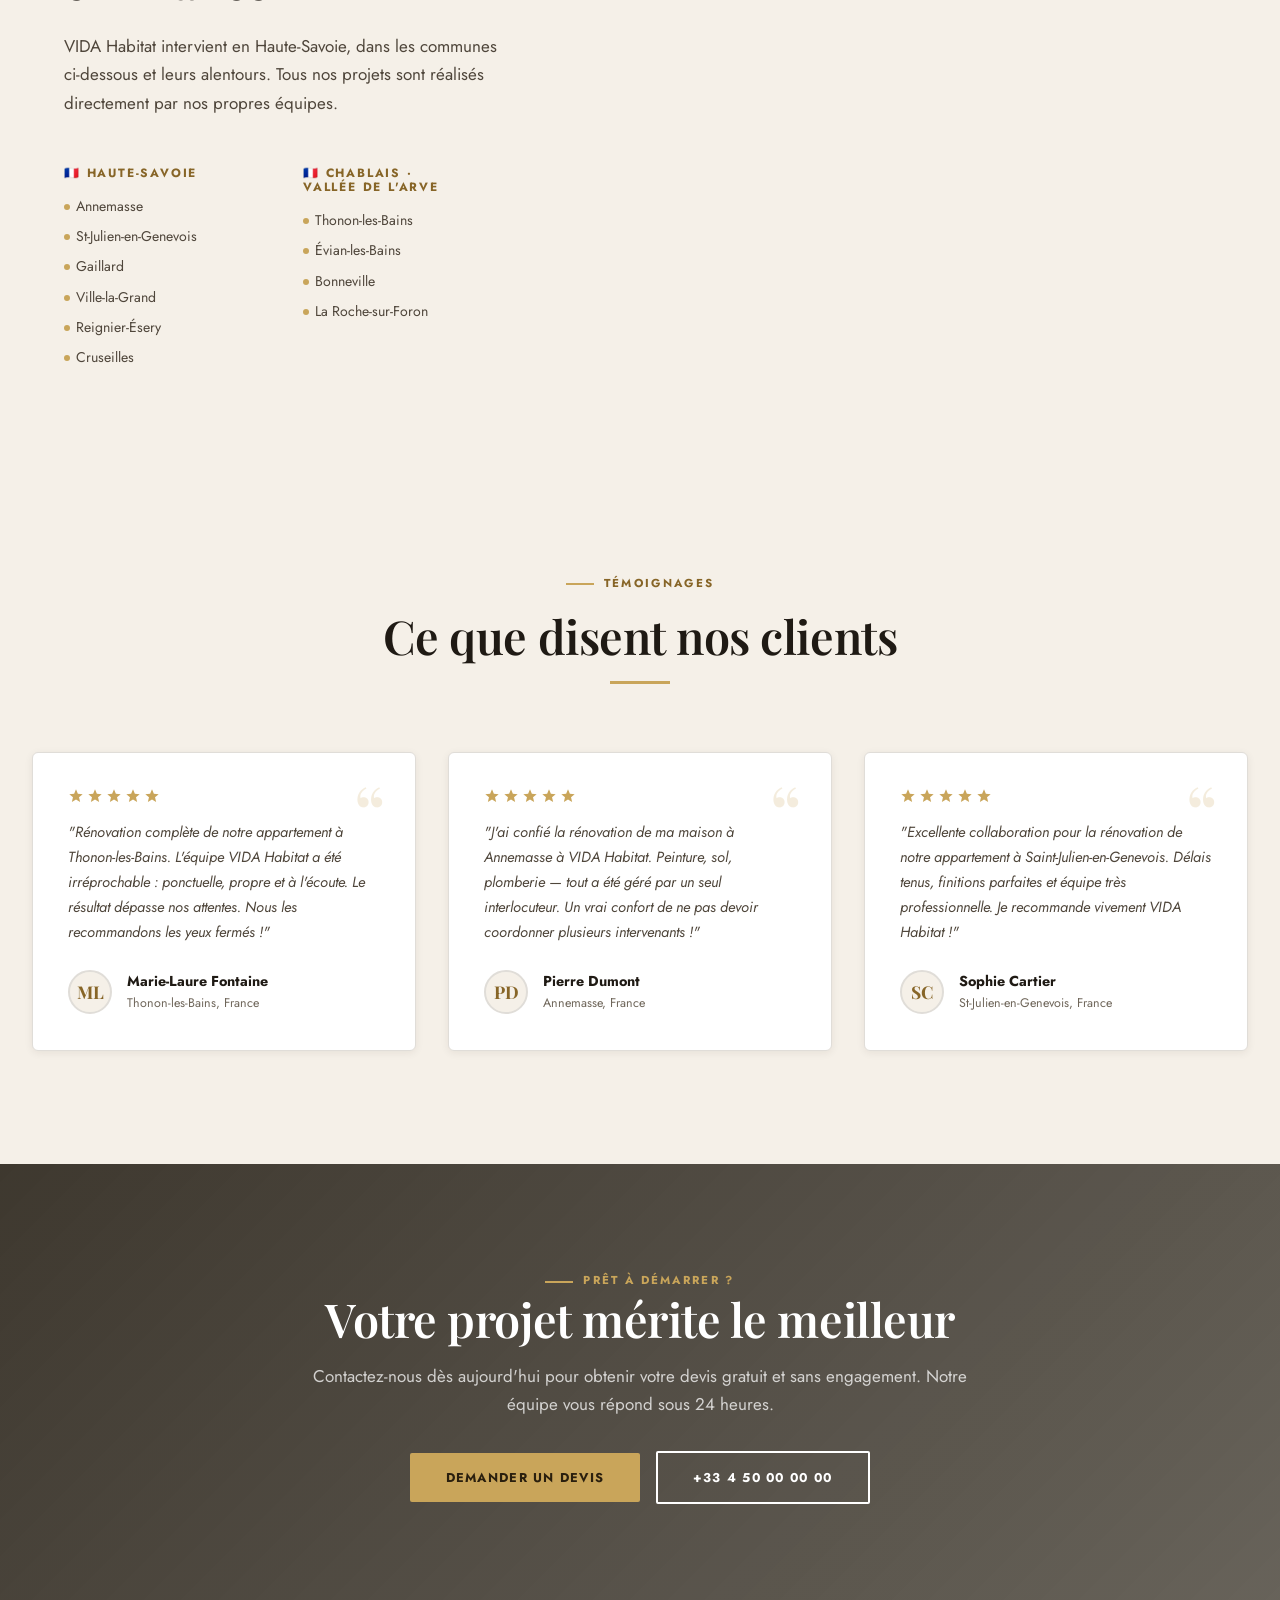
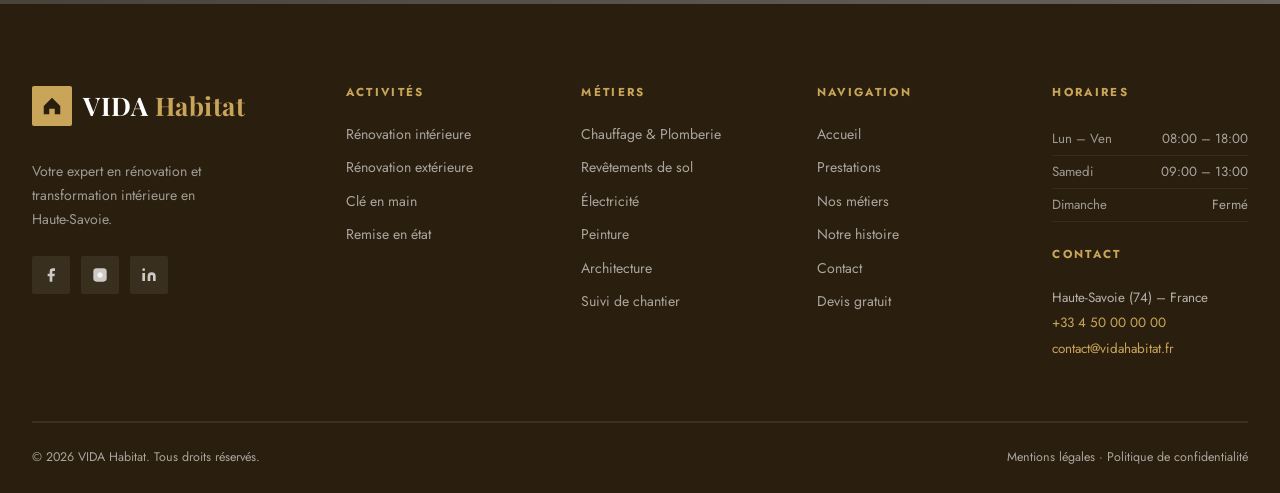
==== commit aed9a919: "feat: typographie Playfair + Jost, header compact, apparitions harmonisées et transitions de pages" ====
--- a/index.html
+++ b/index.html
@@ -11,7 +11,7 @@
   <meta property="og:type" content="website">
   <link rel="preconnect" href="https://fonts.googleapis.com">
   <link rel="preconnect" href="https://fonts.gstatic.com" crossorigin>
-  <link href="https://fonts.googleapis.com/css2?family=Playfair+Display:wght@400;600;700;900&family=Montserrat:wght@400;500;600;700&family=Open+Sans:wght@400;500;600&display=swap" rel="stylesheet">
+  <link href="https://fonts.googleapis.com/css2?family=Jost:wght@400;500;600&family=Playfair+Display:ital,wght@0,500;0,600;0,700;1,500&display=swap" rel="stylesheet">
   <script>document.documentElement.classList.add('js')</script>
   <link rel="stylesheet" href="css/style.css">
 </head>
@@ -79,7 +79,7 @@
   <div class="container">
     <div class="hero-content">
       <span class="label">Expert en rénovation</span>
-      <h1>Rénovons ensemble<br>vos espaces</h1>
+      <h1>Rénovons ensemble<br>vos <em>espaces</em></h1>
       <p>VIDA Habitat réalise la rénovation et transformation intérieure de vos espaces avec rigueur, expertise et élégance. Du diagnostic à la livraison, nos équipes vous accompagnent à chaque étape de votre projet en France.</p>
       <div class="hero-actions">
         <a href="contact.html" class="btn btn-accent">Obtenir un devis gratuit</a>
--- a/css/style.css
+++ b/css/style.css
@@ -17,17 +17,23 @@
   --light:         #F5F0E8;
   --warm-white:    #FFFEF9;
   --white:         #FFFFFF;
-  --text:          #1A1A1A;
-  --text-mid:      #4A4A4A;
-  --text-light:    #7A7A7A;
+  --text:          #1F1A14;
+  --text-mid:      #4F463B;
+  --text-light:    #6F665A;
   --border:        #E0DDD8;
   --shadow-sm:     0 2px 8px rgba(42,31,14,0.07);
   --shadow:        0 6px 24px rgba(42,31,14,0.11);
   --shadow-lg:     0 12px 48px rgba(42,31,14,0.16);
   --radius:        2px;
   --radius-lg:     6px;
-  --transition:    all 0.35s cubic-bezier(0.4,0,0.2,1);
+  --ease-out:      cubic-bezier(0.22, 1, 0.36, 1);
+  --ease-in-out:   cubic-bezier(0.65, 0, 0.35, 1);
+  --transition:    all 0.35s var(--ease-out);
   --header-h:      88px;
+  --font-serif:    'Playfair Display', Georgia, 'Times New Roman', serif;
+  --font-sans:     'Jost', 'Helvetica Neue', Arial, sans-serif;
+  --section-y:     clamp(72px, 7vw + 1.5rem, 128px);
+  --grain: url("data:image/svg+xml,%3Csvg xmlns='http://www.w3.org/2000/svg' width='180' height='180'%3E%3Cfilter id='n'%3E%3CfeTurbulence type='fractalNoise' baseFrequency='.8' numOctaves='2' stitchTiles='stitch'/%3E%3CfeColorMatrix values='0 0 0 0 1 0 0 0 0 1 0 0 0 0 1 0 0 0 .06 0'/%3E%3C/filter%3E%3Crect width='100%25' height='100%25' filter='url(%23n)'/%3E%3C/svg%3E");
 }
 
 /* ─── 2. Reset & Base ─── */
@@ -35,11 +41,14 @@
 html { scroll-behavior: smooth; scroll-padding-top: calc(var(--header-h) + 1rem); font-size: 16px; overflow-x: hidden; -webkit-text-size-adjust: 100%; text-size-adjust: 100%; }
 @supports (overflow: clip) { html, body { overflow-x: clip; } }
 body {
-  font-family: 'Open Sans', sans-serif;
+  font-family: var(--font-sans);
+  font-size: 1.0625rem;
   color: var(--text);
   background: #FFFEF9;
   line-height: 1.7;
   overflow-x: hidden;
+  -webkit-font-smoothing: antialiased;
+  -moz-osx-font-smoothing: grayscale;
 }
 img { display: block; max-width: 100%; height: auto; }
 a { text-decoration: none; color: inherit; }
@@ -48,21 +57,24 @@
 
 /* ─── 3. Typography ─── */
 h1, h2, h3, h4, h5 {
-  font-family: 'Playfair Display', serif;
-  line-height: 1.2;
-  font-weight: 700;
+  font-family: var(--font-serif);
+  line-height: 1.18;
+  font-weight: 600;
+  letter-spacing: -0.01em;
   overflow-wrap: break-word;
-  hyphens: auto;
-}
-h1 { font-size: clamp(2rem, 6vw, 4.5rem); }
-h2 { font-size: clamp(1.6rem, 4vw, 3rem); }
-h3 { font-size: clamp(1.25rem, 2.5vw, 1.9rem); }
-h4 { font-size: 1.2rem; }
-p { max-width: 68ch; }
+  hyphens: manual;
+  text-wrap: balance;
+}
+h1 { font-size: clamp(2.5rem, 4.6vw + 1rem, 5.25rem); line-height: 1.06; letter-spacing: -0.015em; }
+h2 { font-size: clamp(1.9rem, 2.4vw + 1rem, 3.25rem); line-height: 1.12; }
+h3 { font-size: clamp(1.3rem, 0.9vw + 1rem, 1.8rem); }
+h4 { font-size: 1.15rem; }
+h1 em, h2 em, h3 em { font-style: italic; font-weight: 500; color: var(--gold-text); }
+p { max-width: 68ch; text-wrap: pretty; }
 
 .label {
   display: inline-block;
-  font-family: 'Montserrat', sans-serif;
+  font-family: var(--font-sans);
   font-size: 0.72rem;
   font-weight: 700;
   letter-spacing: 0.2em;
@@ -95,7 +107,7 @@
   background: var(--primary);
   color: var(--white);
   padding: 0.75rem 1.2rem;
-  font-family: 'Montserrat', sans-serif;
+  font-family: var(--font-sans);
   font-size: 0.8rem;
   font-weight: 700;
   letter-spacing: 0.08em;
@@ -121,11 +133,13 @@
 .text-white { color: var(--white); }
 .text-accent { color: var(--gold-text); }
 .bg-dark { background: var(--primary); }
+/* Grain très léger sur les fonds bruns (texture « matière ») */
+.bg-dark, .site-footer, .split-section:not(.reverse) .split-content { background-image: var(--grain); }
 .bg-light { background: var(--light); }
 
-.section { padding: 100px 0; }
+.section { padding: var(--section-y) 0; }
 .section-sm { padding: 60px 0; }
-.section-header { margin-bottom: 60px; }
+.section-header { margin-bottom: clamp(40px, 4vw + 1rem, 72px); }
 .section-header.text-center p { margin: 0 auto; }
 .section-header h2 { margin-top: 14px; }
 
@@ -146,67 +160,59 @@
   align-items: center;
   gap: 0.6rem;
   padding: 0.85rem 2.2rem;
-  font-family: 'Montserrat', sans-serif;
+  font-family: var(--font-sans);
   font-size: 0.8rem;
   font-weight: 700;
   letter-spacing: 0.1em;
   text-transform: uppercase;
   border-radius: var(--radius);
-  transition: var(--transition);
   position: relative;
   overflow: hidden;
-}
-.btn::after {
-  content: '';
-  position: absolute;
-  inset: 0;
-  background: rgba(255,255,255,0.1);
-  opacity: 0;
-  transition: opacity 0.2s;
-}
-.btn:hover::after { opacity: 1; }
+  background-repeat: no-repeat;
+  background-position: left center;
+  background-size: 0% 100%;
+  transition: background-size 0.55s var(--ease-out), background-color 0.35s var(--ease-out),
+              color 0.35s var(--ease-out), border-color 0.35s var(--ease-out),
+              transform 0.35s var(--ease-out), box-shadow 0.35s var(--ease-out);
+}
+.btn:hover { background-size: 100% 100%; }
+.btn:active { transform: translateY(0) scale(0.98); transition-duration: 0.12s; }
+.btn svg { transition: transform 0.35s var(--ease-out); }
+.btn:hover svg { transform: translateX(3px); }
 
 .btn-accent {
-  background: var(--accent);
+  background-color: var(--accent);
+  background-image: linear-gradient(var(--accent-light), var(--accent-light));
   color: var(--primary);
 }
 .btn-accent:hover {
-  background: var(--accent-dark);
   transform: translateY(-2px);
   box-shadow: 0 8px 20px rgba(201,165,90,0.35);
 }
 .btn-outline {
   border: 2px solid var(--white);
   color: var(--white);
-}
-.btn-outline:hover {
-  background: var(--white);
-  color: var(--primary);
-}
+  background-image: linear-gradient(var(--white), var(--white));
+}
+.btn-outline:hover { color: var(--primary); }
 .btn-outline-accent {
   border: 2px solid var(--accent-strong);
   color: var(--accent-ink);
-}
-.btn-outline-accent:hover {
-  background: var(--accent);
-  border-color: var(--accent);
-  color: var(--primary);
-}
+  background-image: linear-gradient(var(--accent), var(--accent));
+}
+.btn-outline-accent:hover { border-color: var(--accent); color: var(--primary); }
 .btn-outline-white {
   border: 2px solid rgba(255,255,255,0.7);
   color: var(--white);
-}
-.btn-outline-white:hover {
-  background: var(--white);
-  color: var(--primary);
-  border-color: var(--white);
-}
+  background-image: linear-gradient(var(--white), var(--white));
+}
+.btn-outline-white:hover { color: var(--primary); border-color: var(--white); }
 .btn-dark {
-  background: var(--primary);
+  background-color: var(--primary);
+  background-image: linear-gradient(var(--primary-light), var(--primary-light));
   color: var(--white);
 }
 .btn-dark:hover {
-  background: var(--primary-light);
   transform: translateY(-2px);
   box-shadow: var(--shadow);
 }
@@ -224,14 +230,22 @@
   display: flex;
   align-items: center;
   padding: 0 2.5rem;
-  transition: background 0.4s, box-shadow 0.4s, height 0.4s;
-}
-.site-header.transparent { background: transparent; }
+  view-transition-name: site-header;
+  transition: background-color 0.45s var(--ease-out), box-shadow 0.45s var(--ease-out),
+              height 0.45s var(--ease-out), transform 0.5s var(--ease-out);
+}
+.site-header.transparent { background-color: transparent; }
 .site-header.solid {
-  background: #FFFEF9;
-  box-shadow: 0 2px 20px rgba(42,31,14,0.12);
-  height: 70px;
-}
+  background-color: rgba(255,254,249,0.94);
+  -webkit-backdrop-filter: saturate(1.4) blur(14px);
+  backdrop-filter: saturate(1.4) blur(14px);
+  box-shadow: 0 1px 0 rgba(42,31,14,0.08), 0 10px 30px -12px rgba(42,31,14,0.18);
+  height: 66px;
+}
+.site-header.is-hidden:not(:focus-within):not(:has(.burger.open)) { transform: translateY(-100%); box-shadow: none; }
+.site-header.solid .logo-mark { transform: scale(0.88); }
+.site-header.solid .logo-text { font-size: 1.28rem; }
+.logo-text { transition: font-size 0.45s var(--ease-out), color 0.3s; }
 .site-header.solid .logo-text { color: var(--text); }
 .site-header.solid .logo-text span { color: var(--accent); }
 .site-header.solid .nav-link { color: rgba(0,0,0,0.65); }
@@ -259,7 +273,7 @@
 }
 .logo-mark svg { width: 22px; height: 22px; fill: var(--primary); }
 .logo-text {
-  font-family: 'Playfair Display', serif;
+  font-family: var(--font-serif);
   font-size: 1.4rem;
   font-weight: 700;
   color: var(--white);
@@ -275,7 +289,7 @@
   gap: 0.5rem;
 }
 .nav-link {
-  font-family: 'Montserrat', sans-serif;
+  font-family: var(--font-sans);
   font-size: 0.78rem;
   font-weight: 600;
   letter-spacing: 0.08em;
@@ -293,15 +307,17 @@
   height: 2px;
   background: var(--accent);
   transform: scaleX(0);
-  transition: transform 0.3s;
-}
+  transform-origin: right;
+  transition: transform 0.45s var(--ease-out);
+}
+.nav-link:hover::after, .nav-link:focus-visible::after { transform-origin: left; }
 .nav-link:hover, .nav-link.active {
   color: var(--white);
 }
 .nav-link:hover::after, .nav-link.active::after { transform: scaleX(1); }
 
 /* Dropdown for Métiers */
-.nav-item { position: relative; }
+.nav-item { position: relative; display: flex; align-items: center; }
 /* Pont invisible qui empêche le dropdown de se fermer quand la souris
    traverse l'espace entre le lien et le menu déroulant */
 .nav-item::after {
@@ -346,7 +362,7 @@
 .nav-dropdown a {
   display: block;
   padding: 0.6rem 1.4rem;
-  font-family: 'Montserrat', sans-serif;
+  font-family: var(--font-sans);
   font-size: 0.76rem;
   font-weight: 600;
   letter-spacing: 0.05em;
@@ -375,7 +391,7 @@
   gap: 1rem;
 }
 .header-phone {
-  font-family: 'Montserrat', sans-serif;
+  font-family: var(--font-sans);
   font-size: 0.78rem;
   font-weight: 600;
   color: rgba(255,255,255,0.7);
@@ -428,7 +444,7 @@
 }
 .mobile-menu.open { opacity: 1; visibility: visible; pointer-events: auto; transition: opacity 0.35s, visibility 0s; }
 .mobile-menu > a {
-  font-family: 'Montserrat', sans-serif;
+  font-family: var(--font-sans);
   font-size: 0.95rem;
   font-weight: 700;
   letter-spacing: 0.08em;
@@ -451,7 +467,7 @@
   margin-top: -1px;
 }
 .mobile-submenu a {
-  font-family: 'Montserrat', sans-serif;
+  font-family: var(--font-sans);
   font-size: 0.8rem;
   font-weight: 600;
   line-height: 1.35;
@@ -469,7 +485,7 @@
   background: var(--accent);
   color: var(--primary);
   border-radius: var(--radius);
-  font-family: 'Montserrat', sans-serif;
+  font-family: var(--font-sans);
   font-size: 0.85rem;
   font-weight: 700;
   letter-spacing: 0.08em;
@@ -523,7 +539,7 @@
   align-items: center;
   gap: 0.5rem;
   color: rgba(255,255,255,0.6);
-  font-family: 'Montserrat', sans-serif;
+  font-family: var(--font-sans);
   font-size: 0.7rem;
   letter-spacing: 0.15em;
   text-transform: uppercase;
@@ -573,7 +589,7 @@
   align-items: center;
   gap: 0.5rem;
   margin-top: 1rem;
-  font-family: 'Montserrat', sans-serif;
+  font-family: var(--font-sans);
   font-size: 0.75rem;
   color: rgba(255,255,255,0.5);
 }
@@ -685,7 +701,7 @@
   align-items: center;
   gap: 0.4rem;
   color: var(--accent);
-  font-family: 'Montserrat', sans-serif;
+  font-family: var(--font-sans);
   font-size: 0.75rem;
   font-weight: 700;
   letter-spacing: 0.1em;
@@ -714,7 +730,7 @@
 }
 .stat-item:last-child { border-right: none; }
 .stat-number {
-  font-family: 'Playfair Display', serif;
+  font-family: var(--font-serif);
   font-size: clamp(2.4rem, 5vw, 3.8rem);
   font-weight: 700;
   color: var(--accent-strong);
@@ -722,7 +738,7 @@
   margin-bottom: 0.5rem;
 }
 .stat-label {
-  font-family: 'Montserrat', sans-serif;
+  font-family: var(--font-sans);
   font-size: 0.72rem;
   font-weight: 600;
   letter-spacing: 0.15em;
@@ -764,7 +780,7 @@
   align-items: center;
   justify-content: center;
   margin: 0 auto 1.4rem;
-  font-family: 'Playfair Display', serif;
+  font-family: var(--font-serif);
   font-size: 1.3rem;
   font-weight: 700;
   color: var(--accent-strong);
@@ -777,7 +793,7 @@
   transform: scale(1.1);
 }
 .process-step h4 {
-  font-family: 'Montserrat', sans-serif;
+  font-family: var(--font-sans);
   font-size: 0.82rem;
   font-weight: 700;
   letter-spacing: 0.06em;
@@ -813,6 +829,8 @@
 }
 .split-content h2 { color: var(--white); margin-bottom: 1.5rem; }
 .split-content p { color: rgba(255,255,255,0.75); margin-bottom: 2rem; }
+.split-content .feature-item p { margin-bottom: 0; }
+.split-content > .btn { align-self: flex-start; }
 
 /* Split reversed */
 .split-section.reverse .split-img { order: 2; }
@@ -863,7 +881,7 @@
   position: absolute;
   top: 1.2rem;
   right: 1.8rem;
-  font-family: 'Playfair Display', serif;
+  font-family: var(--font-serif);
   font-size: 5rem;
   color: var(--accent);
   opacity: 0.2;
@@ -881,7 +899,7 @@
   display: flex;
   align-items: center;
   justify-content: center;
-  font-family: 'Playfair Display', serif;
+  font-family: var(--font-serif);
   font-size: 1.1rem;
   color: var(--accent-ink);
   font-weight: 700;
@@ -944,7 +962,7 @@
 .zones-grid { display: grid; grid-template-columns: 1fr 1fr; gap: 1.5rem; margin-top: 1rem; }
 .zone-group h4 {
   color: var(--accent-ink);
-  font-family: 'Montserrat', sans-serif;
+  font-family: var(--font-sans);
   font-size: 0.75rem;
   font-weight: 700;
   letter-spacing: 0.15em;
@@ -999,7 +1017,7 @@
   border: 1px solid var(--border);
 }
 .contact-detail-icon svg { width: 20px; height: 20px; fill: var(--accent); }
-.contact-detail-text h4 { font-size: 0.8rem; text-transform: uppercase; letter-spacing: 0.1em; font-family: 'Montserrat', sans-serif; color: var(--text-light); margin-bottom: 0.3rem; }
+.contact-detail-text h4 { font-size: 0.8rem; text-transform: uppercase; letter-spacing: 0.1em; font-family: var(--font-sans); color: var(--text-light); margin-bottom: 0.3rem; }
 .contact-detail-text p, .contact-detail-text a { color: var(--text); font-weight: 600; transition: color 0.2s; }
 .contact-detail-text a:hover { color: var(--accent-ink); }
 
@@ -1018,7 +1036,7 @@
   margin-bottom: 1.2rem;
 }
 .form-group label {
-  font-family: 'Montserrat', sans-serif;
+  font-family: var(--font-sans);
   font-size: 0.75rem;
   font-weight: 600;
   letter-spacing: 0.08em;
@@ -1032,7 +1050,7 @@
   padding: 0.85rem 1.2rem;
   border: 2px solid var(--border);
   border-radius: var(--radius);
-  font-family: 'Open Sans', sans-serif;
+  font-family: var(--font-sans);
   font-size: 0.95rem;
   color: var(--text);
   background: var(--light);
@@ -1138,7 +1156,7 @@
 
 .footer-logo { margin-bottom: 1rem; display: inline-flex; }
 .footer-title {
-  font-family: 'Montserrat', sans-serif;
+  font-family: var(--font-sans);
   font-size: 0.72rem;
   font-weight: 700;
   letter-spacing: 0.2em;
@@ -1285,7 +1303,7 @@
   border: 1px solid var(--border);
   border-radius: 50px;
   font-size: 0.8rem;
-  font-family: 'Montserrat', sans-serif;
+  font-family: var(--font-sans);
   font-weight: 600;
   color: var(--text-mid);
   transition: var(--transition);
@@ -1391,7 +1409,7 @@
 }
 .timeline-dot svg { width: 18px; height: 18px; fill: var(--primary); }
 .timeline-year {
-  font-family: 'Montserrat', sans-serif;
+  font-family: var(--font-sans);
   font-size: 0.72rem;
   font-weight: 700;
   letter-spacing: 0.15em;
@@ -1428,31 +1446,69 @@
 .valeur-card h3 { margin-bottom: 0.7rem; }
 .valeur-card p { font-size: 0.88rem; color: var(--text-mid); max-width: none; }
 
-/* ─── 24. Scroll Animations ─── */
-/* Masqué uniquement si JavaScript est actif (classe .js posée dans <head>) */
-.js .reveal {
-  opacity: 0;
-  transform: translateY(30px);
-  transition: opacity 0.7s ease, transform 0.7s ease;
-}
-.js .reveal.from-left { transform: translateX(-40px); }
-.js .reveal.from-right { transform: translateX(40px); }
-.js .reveal.visible { opacity: 1; transform: translate(0); }
-
-/* Staggered children */
-.js .stagger > * {
-  opacity: 0;
-  transform: translateY(24px);
-  transition: opacity 0.6s ease, transform 0.6s ease;
-}
-.stagger.visible > *:nth-child(1) { transition-delay: 0.05s; }
-.stagger.visible > *:nth-child(2) { transition-delay: 0.15s; }
-.stagger.visible > *:nth-child(3) { transition-delay: 0.25s; }
-.stagger.visible > *:nth-child(4) { transition-delay: 0.35s; }
-.stagger.visible > *:nth-child(5) { transition-delay: 0.45s; }
-.stagger.visible > *:nth-child(6) { transition-delay: 0.55s; }
-.stagger.visible > *:nth-child(7) { transition-delay: 0.65s; }
-.js .stagger.visible > * { opacity: 1; transform: translateY(0); }
+/* ─── 24. Scroll Animations ───
+   API inchangée : .reveal (+ .from-left / .from-right) et .stagger.
+   Le JS ajoute .visible à l'entrée dans l'écran et numérote les
+   enfants (--i). Animations CSS en « backwards » : une fois jouées,
+   elles ne bloquent plus les effets de survol.
+   Masqué uniquement si JavaScript est actif (classe .js dans <head>). */
+@keyframes reveal-up    { from { opacity: 0; transform: translate3d(0, 34px, 0); } }
+@keyframes reveal-left  { from { opacity: 0; transform: translate3d(-44px, 0, 0); } }
+@keyframes reveal-right { from { opacity: 0; transform: translate3d(44px, 0, 0); } }
+@keyframes reveal-fade  { from { opacity: 0; } }
+@keyframes reveal-curtain { from { clip-path: inset(0 0 100% 0); transform: scale(1.14); } to { clip-path: inset(0 0 0 0); transform: none; } }
+@keyframes draw-x { from { transform: scaleX(0); } }
+
+.js .reveal:not(.visible),
+.js .stagger:not(.visible) > * { opacity: 0; }
+
+.js .reveal.visible { animation: reveal-up 1s var(--ease-out) backwards; }
+.js .reveal.from-left.visible { animation-name: reveal-left; }
+.js .reveal.from-right.visible { animation-name: reveal-right; }
+.js .stagger.visible > * {
+  animation: reveal-up 0.9s var(--ease-out) backwards;
+  animation-delay: calc(var(--i, 0) * 90ms);
+}
+
+/* En-têtes de section : label, titre, filet et texte arrivent l'un après l'autre */
+.js .section-header.reveal.visible,
+.js .cta-banner-content.reveal.visible { animation: none; }
+.js .section-header.reveal.visible > *,
+.js .cta-banner-content.reveal.visible > * {
+  animation: reveal-up 0.9s var(--ease-out) backwards;
+  animation-delay: calc(var(--i, 0) * 90ms);
+}
+.js .reveal.visible .divider { animation: draw-x 0.9s 0.25s var(--ease-out) backwards; transform-origin: left; }
+.js .section-header.text-center.reveal.visible .divider,
+.js .text-center.reveal.visible .divider { transform-origin: center; }
+
+/* Images : rideau qui se lève + léger dézoom */
+.js .prestation-img.reveal.visible,
+.js .metier-intro-grid > .reveal.from-right.visible { animation: reveal-fade 0.6s var(--ease-out) backwards; }
+.js .prestation-img.reveal.visible img,
+.js .metier-intro-grid > .reveal.from-right.visible > img { animation: reveal-curtain 1.4s 0.1s var(--ease-out) backwards; }
+
+/* Hero : entrée orchestrée au chargement */
+.js .hero-content > *,
+.js .page-hero-content > * { animation: reveal-up 1.1s var(--ease-out) backwards; }
+.js .hero-content > :nth-child(1), .js .page-hero-content > :nth-child(1) { animation-delay: 0.15s; }
+.js .hero-content > :nth-child(2), .js .page-hero-content > :nth-child(2) { animation-delay: 0.28s; }
+.js .hero-content > :nth-child(3), .js .page-hero-content > :nth-child(3) { animation-delay: 0.42s; }
+.js .hero-content > :nth-child(4), .js .page-hero-content > :nth-child(4) { animation-delay: 0.56s; }
+.js .hero-scroll { animation: reveal-fade 1s 1s backwards, scrollBounce 2.4s 2s var(--ease-in-out) infinite; }
+
+/* Transitions douces entre les pages (navigateurs compatibles, sans effet ailleurs) */
+@view-transition { navigation: auto; }
+::view-transition-old(root) { animation: vt-out 0.3s var(--ease-in-out) both; }
+::view-transition-new(root) { animation: vt-in 0.6s var(--ease-out) both; }
+@keyframes vt-out { to { opacity: 0; transform: translateY(-10px); } }
+@keyframes vt-in { from { opacity: 0; transform: translateY(14px); } }
+
+/* Défilement fluide (Lenis, desktop uniquement) */
+html.lenis, html.lenis body { height: auto; }
+.lenis.lenis-smooth { scroll-behavior: auto !important; }
+.lenis.lenis-smooth [data-lenis-prevent] { overscroll-behavior: contain; }
+.lenis.lenis-stopped { overflow: hidden; }
 
 /* ─── 25. Divider ─── */
 .divider {
@@ -1470,7 +1526,7 @@
   gap: 0.3rem;
   padding: 0.3rem 0.8rem;
   border-radius: 50px;
-  font-family: 'Montserrat', sans-serif;
+  font-family: var(--font-sans);
   font-size: 0.72rem;
   font-weight: 700;
   letter-spacing: 0.05em;
@@ -1564,7 +1620,6 @@
 @media (max-width: 640px) {
   :root { --header-h: 70px; }
   .container { padding: 0 1.2rem; }
-  .section { padding: 70px 0; }
   .grid-2, .grid-3 { grid-template-columns: 1fr; }
   .form-row { grid-template-columns: 1fr; }
   .hero-actions { flex-direction: column; }
@@ -1623,7 +1678,7 @@
   gap: 0.5rem;
   background: var(--primary);
   color: var(--accent);
-  font-family: 'Montserrat', sans-serif;
+  font-family: var(--font-sans);
   font-size: 0.72rem;
   font-weight: 700;
   letter-spacing: 0.15em;
@@ -1683,7 +1738,7 @@
   gap: 0.35rem;
   background: var(--accent);
   color: var(--primary);
-  font-family: 'Montserrat', sans-serif;
+  font-family: var(--font-sans);
   font-size: 0.65rem;
   font-weight: 700;
   letter-spacing: 0.12em;
@@ -1698,6 +1753,9 @@
 /* ─── 35. Accessibility ─── */
 @media (prefers-reduced-motion: reduce) {
   html { scroll-behavior: auto; }
+  @view-transition { navigation: none; }
+  .js .reveal, .js .stagger > *, .js .reveal > *, .js .hero-content > *, .js .page-hero-content > * { animation: none !important; opacity: 1 !important; }
+  .site-header.is-hidden { transform: none !important; }
   *, *::before, *::after { transition-duration: 0.01ms !important; animation-duration: 0.01ms !important; animation-iteration-count: 1 !important; }
   .hero-bg, .page-hero-bg, .cta-banner-bg { transform: none !important; will-change: auto; }
 }
@@ -1831,8 +1889,7 @@
   .toast.show { transform: translateY(0); }
 
   /* Animations latérales : éviter tout débordement horizontal */
-  .js .reveal.from-left, .js .reveal.from-right { transform: translateY(30px); }
-  .js .reveal.visible { transform: none; }
+  .js .reveal.from-left.visible, .js .reveal.from-right.visible { animation-name: reveal-up; }
 }
 
 @media (max-width: 380px) {
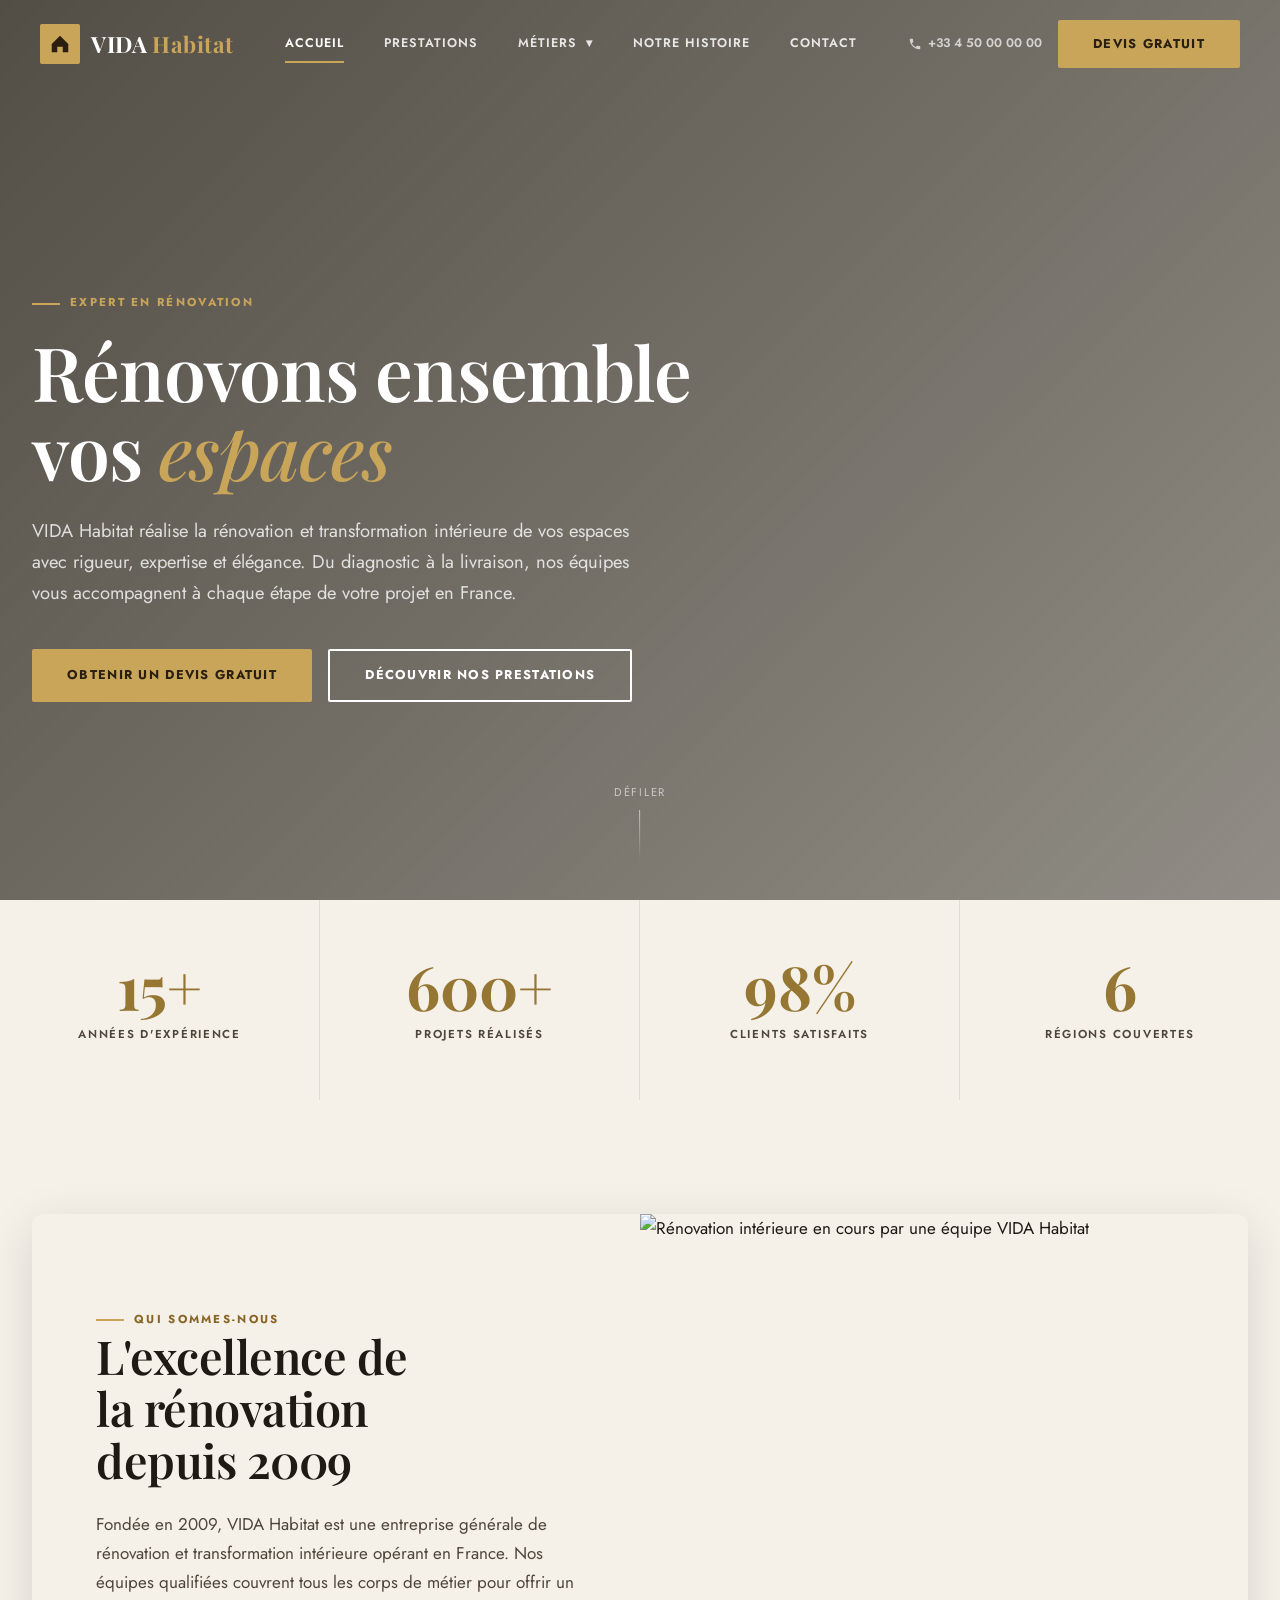
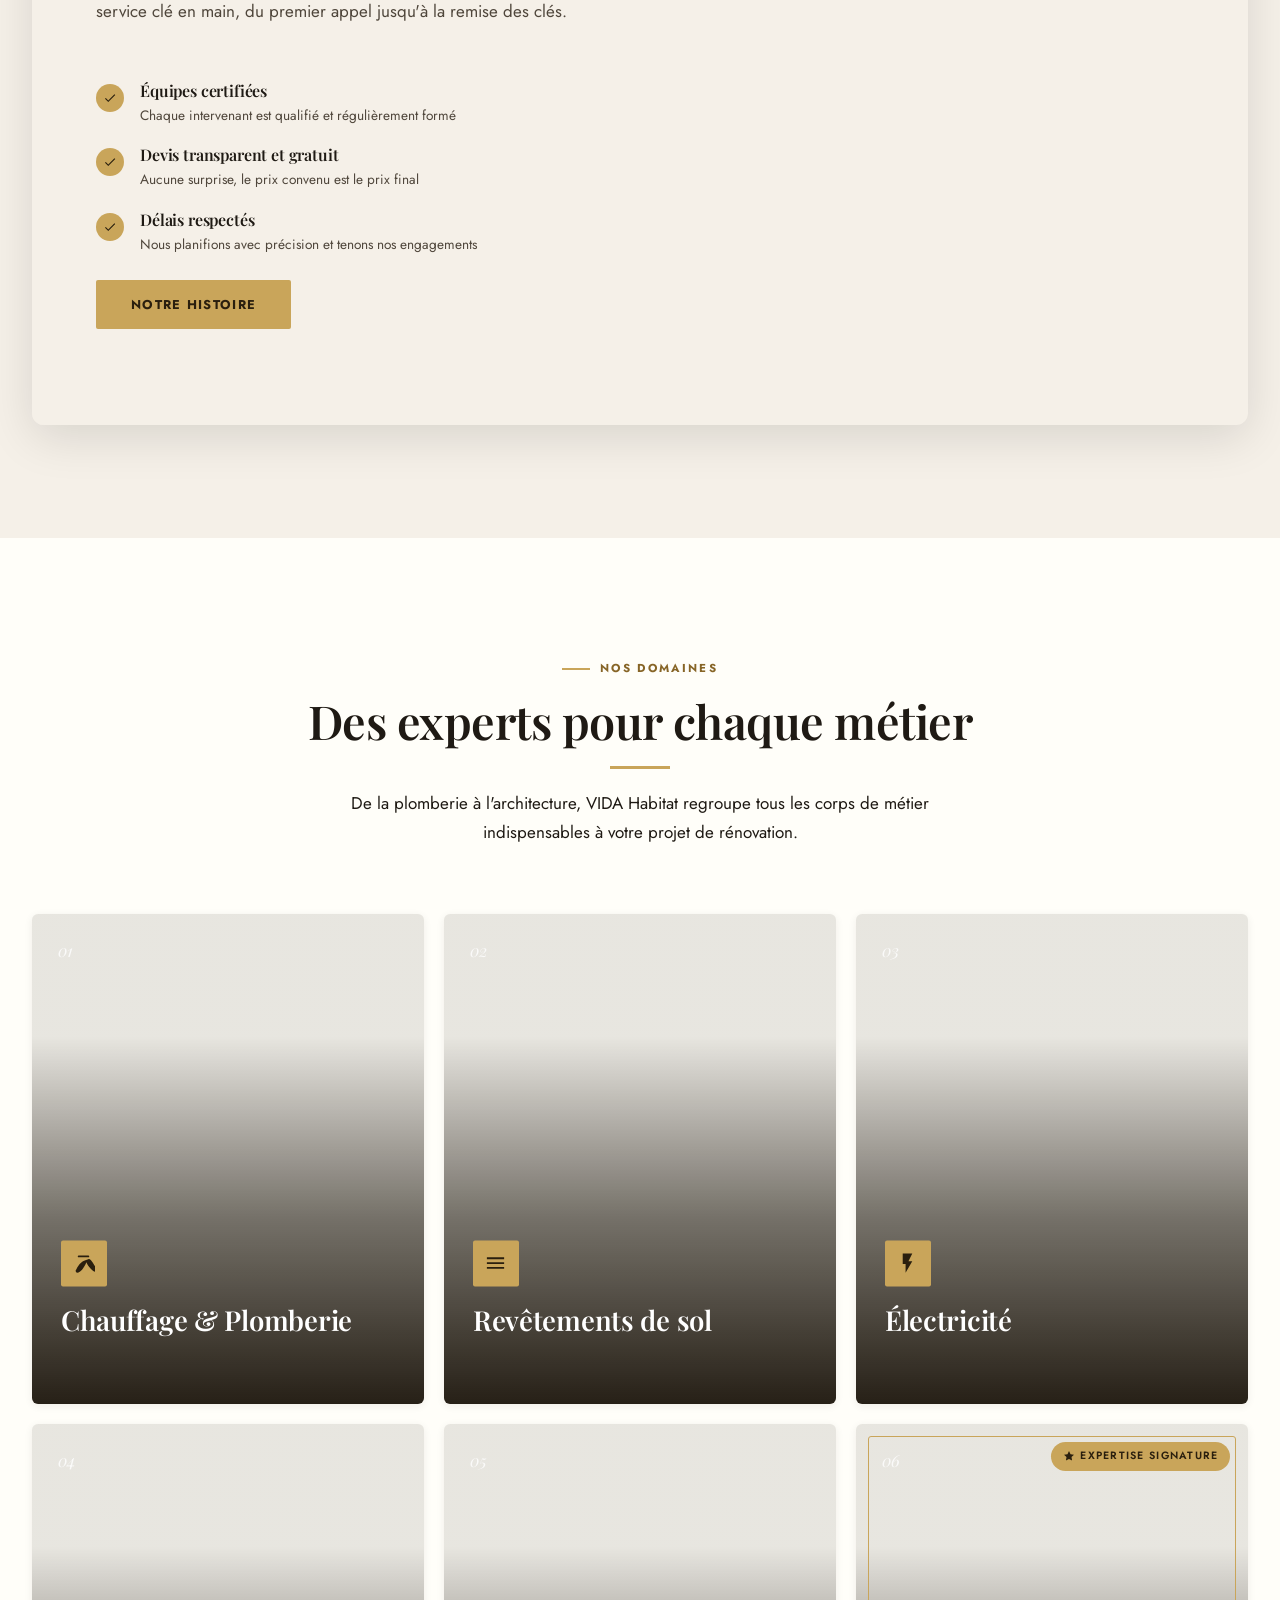
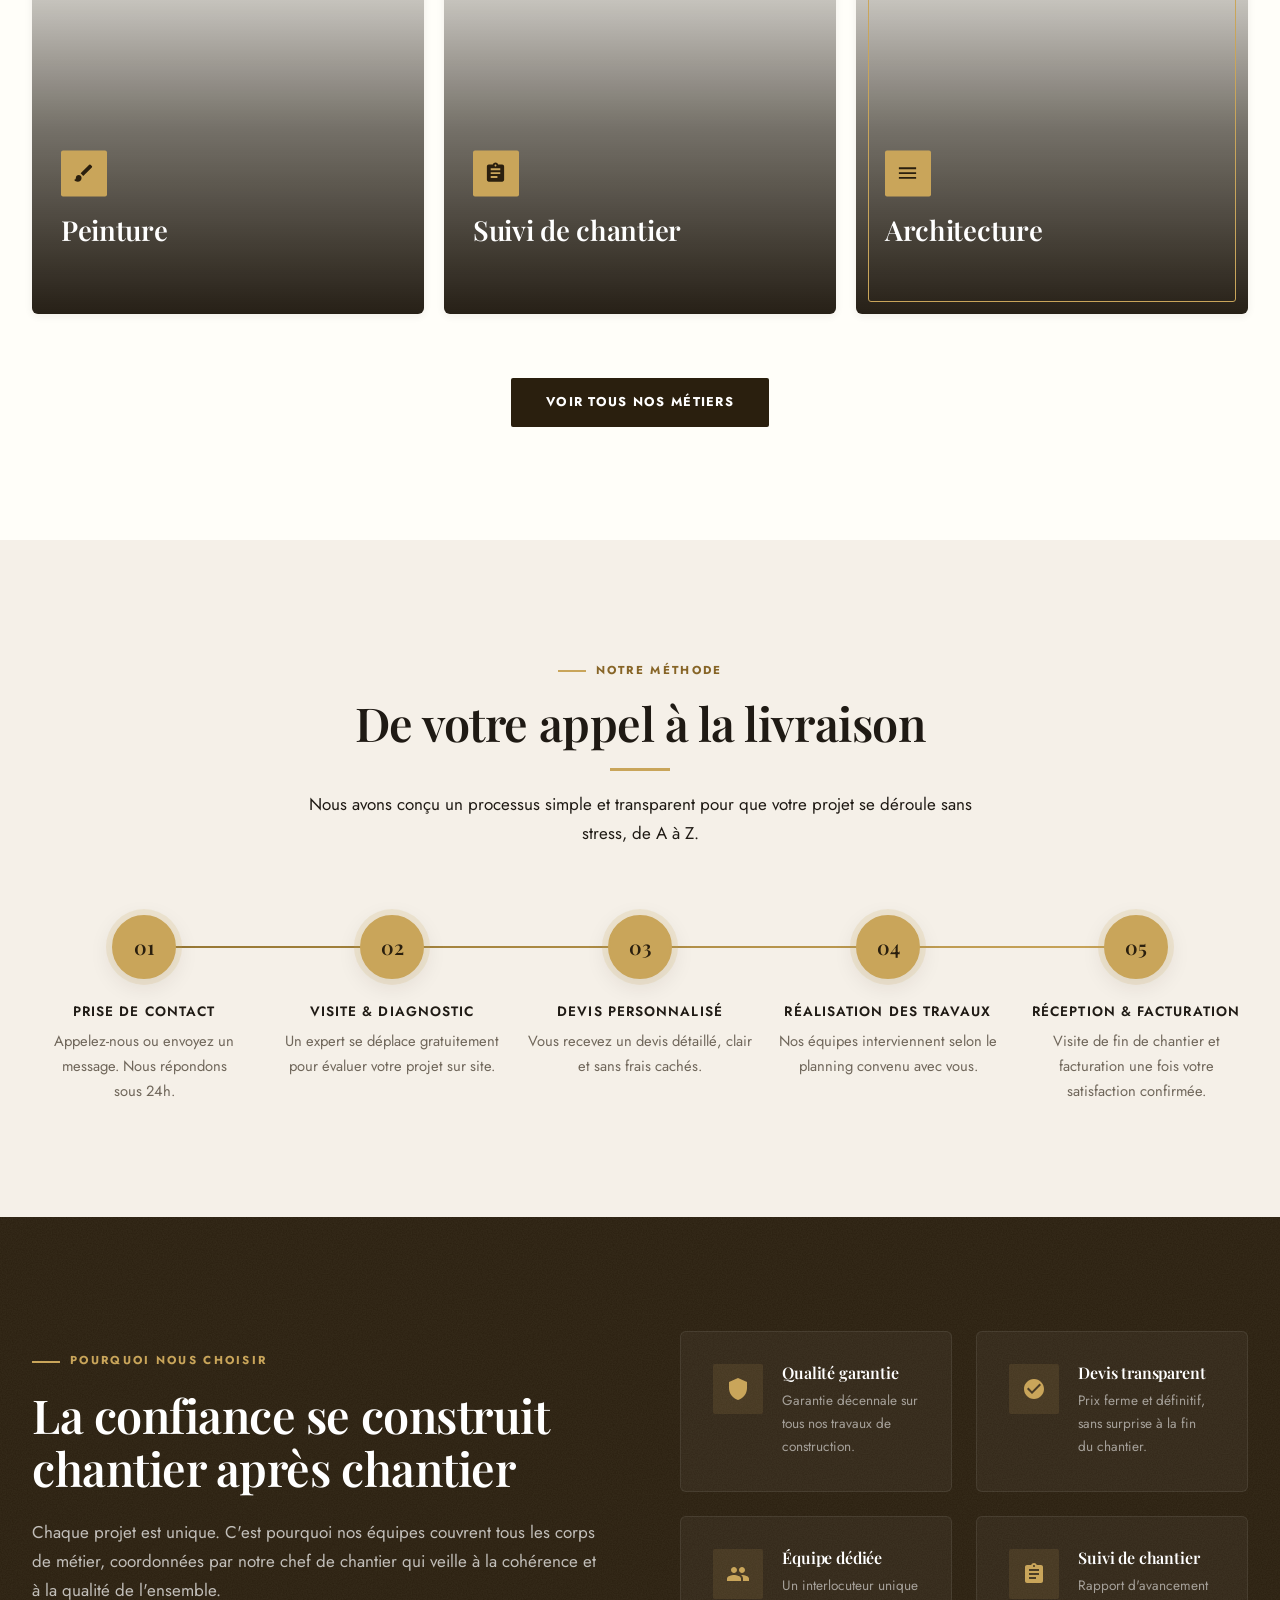
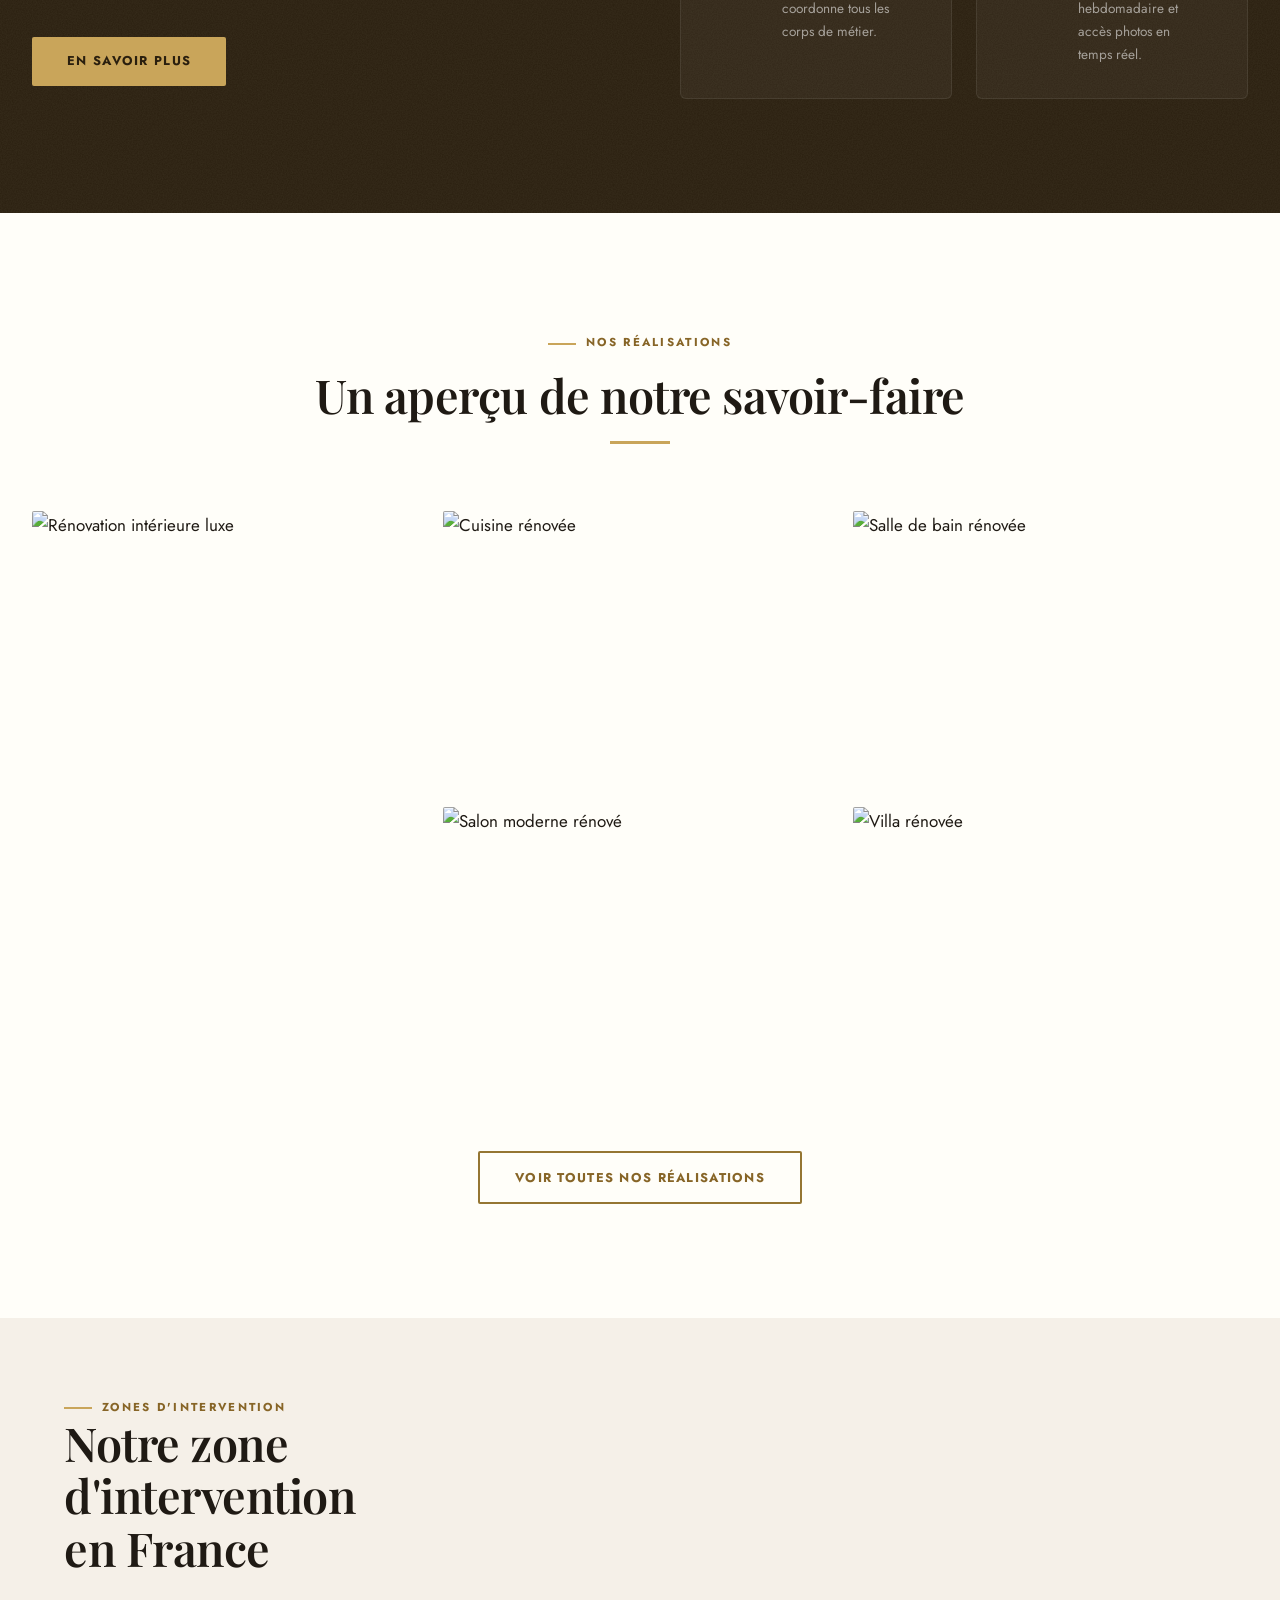
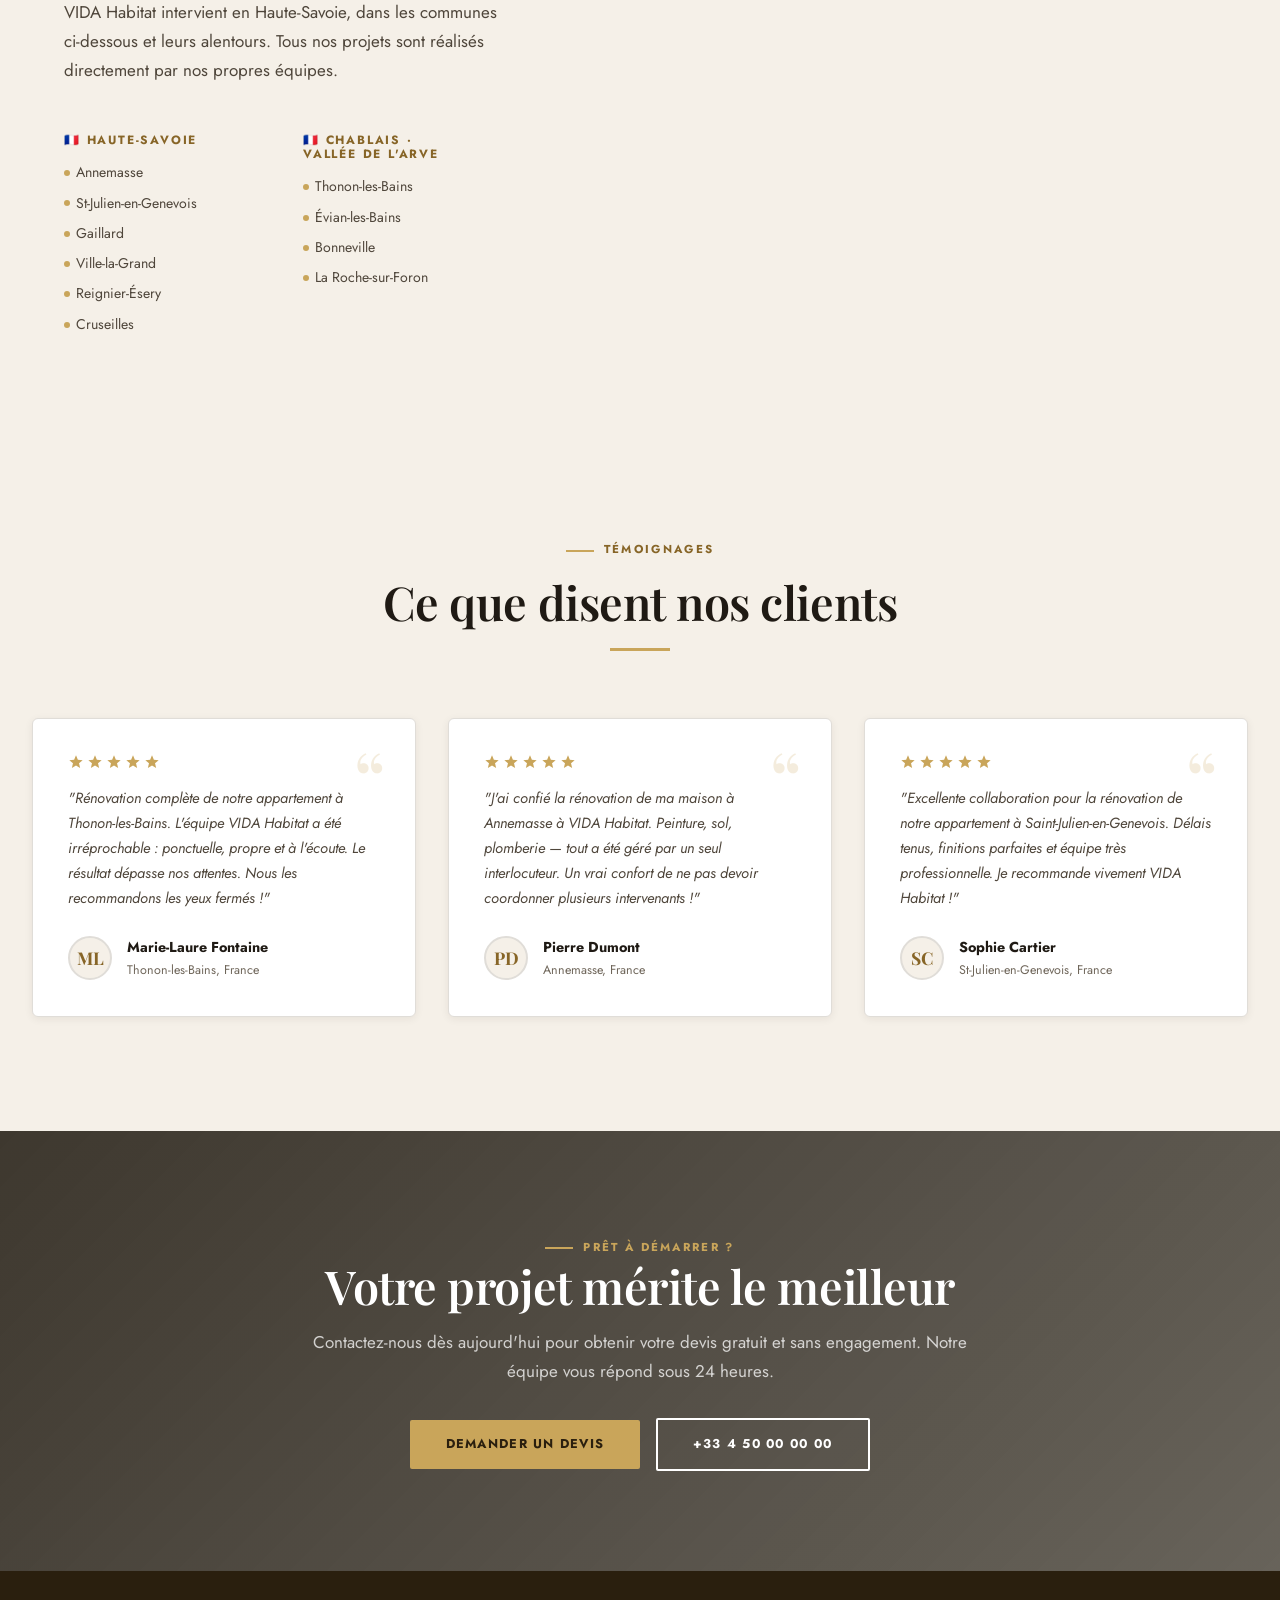
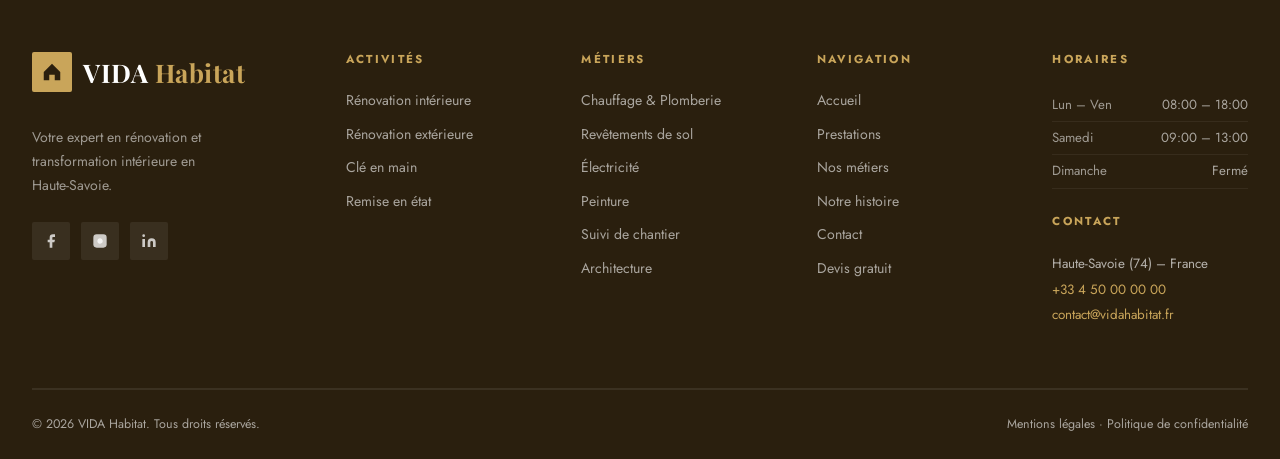
==== commit c55a81d7: "feat: timeline animée du process, cartes métiers unifiées, navigation entre métiers et barre d'appel" ====
--- a/index.html
+++ b/index.html
@@ -2,7 +2,7 @@
 <html lang="fr">
 <head>
   <meta charset="UTF-8">
-  <meta name="viewport" content="width=device-width, initial-scale=1.0">
+  <meta name="viewport" content="width=device-width, initial-scale=1.0, viewport-fit=cover">
   <title>VIDA Habitat – Expert en rénovation et transformation intérieure en France</title>
   <meta name="description" content="VIDA Habitat, expert en rénovation et transformation intérieure en Haute-Savoie. Annemasse, Saint-Julien-en-Genevois, Thonon-les-Bains, Évian-les-Bains, Bonneville. Plomberie, électricité, peinture, sol, architecture. Devis gratuit.">
   <meta name="keywords" content="rénovation intérieure, transformation intérieure, rénovation appartement, entreprise rénovation Haute-Savoie, Annemasse, Saint-Julien-en-Genevois, Thonon-les-Bains, Évian-les-Bains, Bonneville, La Roche-sur-Foron">
@@ -34,8 +34,8 @@
         <a href="metiers/sol.html">Revêtements de sol</a>
         <a href="metiers/electricite.html">Électricité</a>
         <a href="metiers/peinture.html">Peinture</a>
+        <a href="metiers/suivi-chantier.html">Suivi de chantier</a>
         <a href="metiers/architecture.html">Architecture</a>
-        <a href="metiers/suivi-chantier.html">Suivi de chantier</a>
       </div>
     </div>
     <a href="histoire.html" class="nav-link">Notre histoire</a>
@@ -60,8 +60,8 @@
     <a href="metiers/sol.html">Revêtements de sol</a>
     <a href="metiers/electricite.html">Électricité</a>
     <a href="metiers/peinture.html">Peinture</a>
+    <a href="metiers/suivi-chantier.html">Suivi de chantier</a>
     <a href="metiers/architecture.html">Architecture</a>
-    <a href="metiers/suivi-chantier.html">Suivi de chantier</a>
   </div>
   <a href="histoire.html">Notre histoire</a>
   <a href="contact.html">Contact</a>
@@ -156,7 +156,7 @@
       <p>De la plomberie à l'architecture, VIDA Habitat regroupe tous les corps de métier indispensables à votre projet de rénovation.</p>
     </div>
 
-    <div class="grid-3 stagger" style="gap: 1.2rem;">
+    <div class="service-grid stagger">
       <a href="metiers/chauffage-plomberie.html" class="service-card">
         <div class="service-card-bg" style="background-image: url('https://images.unsplash.com/photo-1676210134188-4c05dd172f89?auto=format&fit=crop&w=700&q=80');"></div>
         <div class="service-card-overlay"></div>
@@ -166,7 +166,7 @@
           </div>
           <h3>Chauffage &amp; Plomberie</h3>
           <p class="service-card-desc">Installation, réparation et entretien de systèmes de chauffage et plomberie.</p>
-          <span class="service-card-link">Découvrir →</span>
+          <span class="service-card-link">Découvrir <span aria-hidden="true">→</span></span>
         </div>
       </a>
 
@@ -179,7 +179,7 @@
           </div>
           <h3>Revêtements de sol</h3>
           <p class="service-card-desc">Parquet, carrelage, béton ciré et tous types de revêtements haut de gamme.</p>
-          <span class="service-card-link">Découvrir →</span>
+          <span class="service-card-link">Découvrir <span aria-hidden="true">→</span></span>
         </div>
       </a>
 
@@ -192,7 +192,7 @@
           </div>
           <h3>Électricité</h3>
           <p class="service-card-desc">Mise aux normes, installation électrique et domotique pour tous bâtiments.</p>
-          <span class="service-card-link">Découvrir →</span>
+          <span class="service-card-link">Découvrir <span aria-hidden="true">→</span></span>
         </div>
       </a>
 
@@ -205,7 +205,20 @@
           </div>
           <h3>Peinture</h3>
           <p class="service-card-desc">Peinture intérieure et extérieure, enduits décoratifs et finitions haut de gamme.</p>
-          <span class="service-card-link">Découvrir →</span>
+          <span class="service-card-link">Découvrir <span aria-hidden="true">→</span></span>
+        </div>
+      </a>
+
+      <a href="metiers/suivi-chantier.html" class="service-card">
+        <div class="service-card-bg" style="background-image: url('https://images.unsplash.com/photo-1742112125567-3e8967bad60f?auto=format&fit=crop&w=700&q=80');"></div>
+        <div class="service-card-overlay"></div>
+        <div class="service-card-content">
+          <div class="service-card-icon">
+            <svg viewBox="0 0 24 24"><path d="M19 3h-4.18C14.4 1.84 13.3 1 12 1c-1.3 0-2.4.84-2.82 2H5c-1.1 0-2 .9-2 2v14c0 1.1.9 2 2 2h14c1.1 0 2-.9 2-2V5c0-1.1-.9-2-2-2zm-7 0c.55 0 1 .45 1 1s-.45 1-1 1-1-.45-1-1 .45-1 1-1zm2 14H7v-2h7v2zm3-4H7v-2h10v2zm0-4H7V7h10v2z"/></svg>
+          </div>
+          <h3>Suivi de chantier</h3>
+          <p class="service-card-desc">Coordination des corps de métier, planning, rapports d'avancement et contrôle qualité.</p>
+          <span class="service-card-link">Découvrir <span aria-hidden="true">→</span></span>
         </div>
       </a>
 
@@ -222,7 +235,7 @@
           </div>
           <h3>Architecture</h3>
           <p class="service-card-desc">Conception, plans 2D/3D, permis de construire et suivi architectural de vos projets.</p>
-          <span class="service-card-link">Découvrir →</span>
+          <span class="service-card-link">Découvrir <span aria-hidden="true">→</span></span>
         </div>
       </a>
     </div>
@@ -243,32 +256,35 @@
       <p>Nous avons conçu un processus simple et transparent pour que votre projet se déroule sans stress, de A à Z.</p>
     </div>
 
-    <div class="process-track stagger" style="margin-top: 3rem;">
-      <div class="process-step">
-        <div class="process-step-num">01</div>
-        <h4>Prise de contact</h4>
-        <p>Appelez-nous ou envoyez un message. Nous répondons sous 24h.</p>
-      </div>
-      <div class="process-step">
-        <div class="process-step-num">02</div>
-        <h4>Visite &amp; Diagnostic</h4>
-        <p>Un expert se déplace gratuitement pour évaluer votre projet sur site.</p>
-      </div>
-      <div class="process-step">
-        <div class="process-step-num">03</div>
-        <h4>Devis personnalisé</h4>
-        <p>Vous recevez un devis détaillé, clair et sans frais cachés.</p>
-      </div>
-      <div class="process-step">
-        <div class="process-step-num">04</div>
-        <h4>Réalisation des travaux</h4>
-        <p>Nos équipes interviennent selon le planning convenu avec vous.</p>
-      </div>
-      <div class="process-step">
-        <div class="process-step-num">05</div>
-        <h4>Réception &amp; Facturation</h4>
-        <p>Visite de fin de chantier et facturation une fois votre satisfaction confirmée.</p>
-      </div>
+    <div class="process">
+      <div class="process-line" aria-hidden="true"><span class="process-line-fill"></span></div>
+      <ol class="process-track stagger">
+        <li class="process-step">
+          <div class="process-step-num" aria-hidden="true">01</div>
+          <h3 class="process-step-title"><span class="sr-only">Étape 1 : </span>Prise de contact</h3>
+          <p>Appelez-nous ou envoyez un message. Nous répondons sous 24h.</p>
+        </li>
+        <li class="process-step">
+          <div class="process-step-num" aria-hidden="true">02</div>
+          <h3 class="process-step-title"><span class="sr-only">Étape 2 : </span>Visite &amp; Diagnostic</h3>
+          <p>Un expert se déplace gratuitement pour évaluer votre projet sur site.</p>
+        </li>
+        <li class="process-step">
+          <div class="process-step-num" aria-hidden="true">03</div>
+          <h3 class="process-step-title"><span class="sr-only">Étape 3 : </span>Devis personnalisé</h3>
+          <p>Vous recevez un devis détaillé, clair et sans frais cachés.</p>
+        </li>
+        <li class="process-step">
+          <div class="process-step-num" aria-hidden="true">04</div>
+          <h3 class="process-step-title"><span class="sr-only">Étape 4 : </span>Réalisation des travaux</h3>
+          <p>Nos équipes interviennent selon le planning convenu avec vous.</p>
+        </li>
+        <li class="process-step">
+          <div class="process-step-num" aria-hidden="true">05</div>
+          <h3 class="process-step-title"><span class="sr-only">Étape 5 : </span>Réception &amp; Facturation</h3>
+          <p>Visite de fin de chantier et facturation une fois votre satisfaction confirmée.</p>
+        </li>
+      </ol>
     </div>
   </div>
 </section>
@@ -522,8 +538,8 @@
           <li><a href="metiers/sol.html">Revêtements de sol</a></li>
           <li><a href="metiers/electricite.html">Électricité</a></li>
           <li><a href="metiers/peinture.html">Peinture</a></li>
+          <li><a href="metiers/suivi-chantier.html">Suivi de chantier</a></li>
           <li><a href="metiers/architecture.html">Architecture</a></li>
-          <li><a href="metiers/suivi-chantier.html">Suivi de chantier</a></li>
         </ul>
       </div>
 
@@ -565,6 +581,13 @@
 </footer>
 
 <button type="button" class="back-top" aria-label="Retour en haut"><svg viewBox="0 0 24 24" aria-hidden="true"><path d="M7.41 15.41L12 10.83l4.59 4.58L18 14l-6-6-6 6z"/></svg></button>
+
+<!-- Barre de contact rapide (mobile et tablette) -->
+<nav class="mobile-cta" aria-label="Contact rapide">
+  <!-- PLACEHOLDER : numéro de téléphone -->
+  <a href="tel:+33450000000" class="mobile-cta-call"><svg viewBox="0 0 24 24" fill="currentColor" aria-hidden="true"><path d="M6.6 10.8c1.4 2.8 3.8 5.1 6.6 6.6l2.2-2.2c.3-.3.7-.4 1-.2 1.1.4 2.3.6 3.6.6.6 0 1 .4 1 1V20c0 .6-.4 1-1 1-9.4 0-17-7.6-17-17 0-.6.4-1 1-1h3.5c.6 0 1 .4 1 1 0 1.3.2 2.5.6 3.6.1.3 0 .7-.2 1L6.6 10.8z"/></svg>Appeler</a>
+  <a href="contact.html" class="mobile-cta-quote">Devis gratuit</a>
+</nav>
 <!-- @sync:footer:end -->
 
 <script src="js/main.js"></script>
--- a/css/style.css
+++ b/css/style.css
@@ -92,7 +92,7 @@
 }
 
 /* Contextes sombres : l'or d'origine y reste lisible */
-.bg-dark, .hero, .page-hero, .cta-banner, .site-footer, .service-card, .metier-big-card,
+.bg-dark, .hero, .page-hero, .cta-banner, .site-footer, .service-card,
 .split-section:not(.reverse) .split-content, .site-header.transparent { --gold-text: var(--accent); }
 .site-header:has(.burger.open) { --gold-text: var(--accent-ink); }
 
@@ -647,71 +647,165 @@
 .card:hover .card-icon { transform: rotate(-5deg) scale(1.08); }
 .card-icon svg, .card-icon i { width: 28px; height: 28px; fill: var(--primary); color: var(--primary); }
 
-/* Service Cards */
+/* ─── Cartes métiers (accueil + page Métiers) ───
+   Un seul composant. Numéro éditorial automatique (01…06), filet doré
+   qui se dessine, image qui respire, léger relief 3D au survol (JS). */
+.service-grid {
+  display: grid;
+  grid-template-columns: repeat(3, 1fr);
+  gap: 1.25rem;
+  counter-reset: trade;
+}
 .service-card {
+  --rx: 0deg;
+  --ry: 0deg;
+  --lift: 0px;
   position: relative;
+  display: block;
+  aspect-ratio: 4/5;
   border-radius: var(--radius-lg);
   overflow: hidden;
-  cursor: pointer;
-  aspect-ratio: 3/4;
-}
+  isolation: isolate;
+  color: var(--white);
+  counter-increment: trade;
+  box-shadow: var(--shadow-sm);
+  transform: perspective(1100px) rotateX(var(--rx)) rotateY(var(--ry)) translateY(var(--lift));
+  transition: transform 0.7s var(--ease-out), box-shadow 0.7s var(--ease-out);
+}
+.service-card:hover,
+.service-card:focus-visible { --lift: -6px; box-shadow: 0 26px 50px -20px rgba(42,31,14,0.6); }
+.service-card:focus-visible { outline: 2px solid var(--accent-ink); outline-offset: 4px; }
+.service-card::before {
+  content: counter(trade, decimal-leading-zero);
+  position: absolute;
+  top: 1.35rem;
+  left: 1.6rem;
+  z-index: 2;
+  font-family: var(--font-serif);
+  font-style: italic;
+  font-size: 1.05rem;
+  color: rgba(255,255,255,0.8);
+}
+.service-card::after {
+  content: '';
+  position: absolute;
+  inset: 12px;
+  z-index: 2;
+  pointer-events: none;
+  border: 1px solid rgba(201,165,90,0.85);
+  border-radius: 3px;
+  opacity: 0;
+  transform: scale(1.04);
+  transition: opacity 0.6s var(--ease-out), transform 0.8s var(--ease-out);
+}
+.service-card:hover::after,
+.service-card:focus-visible::after { opacity: 1; transform: none; }
 .service-card-bg {
   position: absolute;
   inset: 0;
+  z-index: -2;
   background-size: cover;
   background-position: center;
-  transition: transform 0.6s cubic-bezier(0.4,0,0.2,1);
-}
-.service-card:hover .service-card-bg { transform: scale(1.08); }
+  transform: scale(1.02);
+  filter: saturate(0.85);
+  transition: transform 1.4s var(--ease-out), filter 0.8s var(--ease-out);
+}
+.service-card:hover .service-card-bg,
+.service-card:focus-visible .service-card-bg { transform: scale(1.1); filter: saturate(1.05); }
 .service-card-overlay {
   position: absolute;
   inset: 0;
-  background: linear-gradient(to top, rgba(25,18,8,0.88) 0%, rgba(25,18,8,0.18) 60%);
-  transition: var(--transition);
-}
-.service-card:hover .service-card-overlay { background: linear-gradient(to top, rgba(25,18,8,0.94) 0%, rgba(25,18,8,0.38) 70%); }
+  z-index: -1;
+  background: linear-gradient(to top, rgba(25,18,8,0.94) 0%, rgba(25,18,8,0.6) 38%, rgba(25,18,8,0.1) 75%);
+}
+/* Reflet chaud qui suit la souris */
+.service-card-overlay::after {
+  content: '';
+  position: absolute;
+  inset: 0;
+  background: radial-gradient(circle at var(--mx, 50%) var(--my, 0%), rgba(255,236,190,0.18), transparent 55%);
+  opacity: 0;
+  transition: opacity 0.6s var(--ease-out);
+}
+.service-card:hover .service-card-overlay::after { opacity: 1; }
 .service-card-content {
   position: absolute;
-  bottom: 0; left: 0; right: 0;
+  left: 0; right: 0; bottom: 0;
   padding: 2rem 1.8rem;
-  color: var(--white);
-  transform: translateY(0);
-  transition: var(--transition);
-}
+  transform: translateY(0.6rem);
+  transition: transform 0.7s var(--ease-out);
+}
+.service-card:hover .service-card-content,
+.service-card:focus-visible .service-card-content { transform: none; }
 .service-card-icon {
-  width: 48px; height: 48px;
+  width: 46px; height: 46px;
   background: var(--accent);
   border-radius: var(--radius);
   display: flex; align-items: center; justify-content: center;
-  margin-bottom: 1rem;
-}
-.service-card-icon svg { width: 24px; height: 24px; fill: var(--primary); }
-.service-card-content h3 { color: var(--white); margin-bottom: 0.6rem; }
+  margin-bottom: 1.1rem;
+  transition: transform 0.6s var(--ease-out);
+}
+.service-card:hover .service-card-icon { transform: rotate(-6deg) scale(1.06); }
+.service-card-icon svg { width: 23px; height: 23px; fill: var(--primary); }
+.service-card-content h3 { color: var(--white); margin-bottom: 0.5rem; }
 .service-card-desc {
-  font-size: 0.88rem;
-  color: rgba(255,255,255,0.75);
+  font-size: 0.92rem;
+  color: rgba(255,255,255,0.8);
   max-height: 0;
+  opacity: 0;
   overflow: hidden;
-  transition: max-height 0.4s, opacity 0.3s;
-  opacity: 0;
-}
-.service-card:hover .service-card-desc { max-height: 100px; opacity: 1; }
+  transition: max-height 0.7s var(--ease-out), opacity 0.5s var(--ease-out);
+}
+.service-card:hover .service-card-desc,
+.service-card:focus-visible .service-card-desc { max-height: 7rem; opacity: 1; }
 .service-card-link {
   display: inline-flex;
   align-items: center;
-  gap: 0.4rem;
+  gap: 0.45rem;
+  margin-top: 0.9rem;
   color: var(--accent);
   font-family: var(--font-sans);
   font-size: 0.75rem;
-  font-weight: 700;
-  letter-spacing: 0.1em;
+  font-weight: 600;
+  letter-spacing: 0.12em;
   text-transform: uppercase;
-  margin-top: 1rem;
   opacity: 0;
   transform: translateX(-8px);
-  transition: opacity 0.3s 0.1s, transform 0.3s 0.1s;
-}
-.service-card:hover .service-card-link { opacity: 1; transform: translateX(0); }
+  transition: opacity 0.5s 0.08s var(--ease-out), transform 0.5s 0.08s var(--ease-out);
+}
+.service-card-link span { display: inline-block; transition: transform 0.5s var(--ease-out); }
+.service-card:hover .service-card-link,
+.service-card:focus-visible .service-card-link { opacity: 1; transform: none; }
+.service-card:hover .service-card-link span { transform: translateX(4px); }
+
+/* Page Métiers : 3 cartes, puis 2 plus larges, puis Architecture en pleine largeur */
+.service-grid--metiers { grid-template-columns: repeat(6, 1fr); }
+.service-grid--metiers > .service-card { grid-column: span 2; }
+.service-grid--metiers > .service-card:nth-child(4),
+.service-grid--metiers > .service-card:nth-child(5) { grid-column: span 3; aspect-ratio: 3/2; }
+.service-grid--metiers > .service-card-wide { grid-column: 1 / -1; }
+@media (max-width: 900px) {
+  .service-grid--metiers { grid-template-columns: 1fr 1fr; }
+  .service-grid--metiers > .service-card,
+  .service-grid--metiers > .service-card:nth-child(4) { grid-column: auto; aspect-ratio: 4/5; }
+  .service-grid--metiers > .service-card:nth-child(5) { grid-column: 1 / -1; aspect-ratio: 16/9; }
+  .service-grid--metiers > .service-card-wide { grid-column: 1 / -1; aspect-ratio: auto; }
+  .service-card-wide .service-card-content-row { flex-direction: column; align-items: flex-start; gap: 0; }
+}
+@media (max-width: 640px) {
+  .service-grid--metiers { grid-template-columns: 1fr; }
+  .service-grid--metiers > .service-card:nth-child(n) { grid-column: auto; aspect-ratio: 4/3; }
+  .service-grid--metiers > .service-card-wide { aspect-ratio: auto; }
+}
+
+/* Carte large (Architecture, page Métiers) */
+.service-card-wide { grid-column: 1 / -1; aspect-ratio: auto; min-height: 380px; }
+.service-card-wide .service-card-desc,
+.service-card-wide .service-card-link { max-height: none; opacity: 1; transform: none; }
+.service-card-content-row { display: flex; align-items: flex-end; justify-content: space-between; gap: 2rem; }
+.service-card-content-row .service-card-desc { max-width: 62ch; }
+.service-card-content-row .service-card-link { flex-shrink: 0; }
+.service-card-title-lg { font-size: clamp(1.6rem, 1.6vw + 1rem, 2.4rem); }
 
 /* ─── 9. Stats / Counter ─── */
 .stats-bar {
@@ -746,61 +840,95 @@
   color: var(--text-mid);
 }
 
-/* ─── 10. Process Steps ─── */
+/* ─── 10. Process – timeline animée au scroll ───
+   Sans JS (ou animations réduites) : toutes les étapes sont « faites ».
+   Avec JS : .process.is-animated, la ligne se remplit (--progress 0→1)
+   et chaque étape s'allume quand la ligne l'atteint. */
+.process { position: relative; margin-top: 3rem; }
 .process-track {
   position: relative;
-  display: flex;
-  align-items: flex-start;
-  justify-content: space-between;
-  gap: 1rem;
-}
-.process-track::before {
-  content: '';
-  position: absolute;
-  top: 32px;
-  left: calc(10% + 24px);
-  right: calc(10% + 24px);
+  z-index: 1;
+  display: grid;
+  grid-template-columns: repeat(5, 1fr);
+  gap: 1.5rem;
+  list-style: none;
+}
+.process-line {
+  position: absolute;
+  top: 31px;
+  left: var(--line-start, 10%);
+  width: var(--line-length, 80%);
   height: 2px;
-  background: linear-gradient(to right, var(--accent), var(--accent-dark));
-  z-index: 0;
-}
-.process-step {
-  flex: 1;
-  text-align: center;
-  position: relative;
-  z-index: 1;
-}
+  background: var(--border);
+  border-radius: 2px;
+  overflow: hidden;
+}
+.process-line-fill {
+  position: absolute;
+  inset: 0;
+  background: linear-gradient(90deg, var(--accent-strong), var(--accent));
+  transform-origin: left center;
+  transform: scaleX(var(--progress, 1));
+}
+.process-step { position: relative; text-align: center; }
 .process-step-num {
   width: 64px;
   height: 64px;
+  margin: 0 auto 1.4rem;
   border-radius: 50%;
-  background: var(--white);
-  border: 3px solid var(--accent);
   display: flex;
   align-items: center;
   justify-content: center;
-  margin: 0 auto 1.4rem;
-  font-family: var(--font-serif);
-  font-size: 1.3rem;
-  font-weight: 700;
-  color: var(--accent-strong);
-  transition: var(--transition);
-  box-shadow: var(--shadow);
-}
-.process-step:hover .process-step-num {
+  border: 2px solid var(--accent);
   background: var(--accent);
   color: var(--primary);
-  transform: scale(1.1);
-}
-.process-step h4 {
-  font-family: var(--font-sans);
-  font-size: 0.82rem;
-  font-weight: 700;
-  letter-spacing: 0.06em;
+  font-family: var(--font-serif);
+  font-size: 1.25rem;
+  font-weight: 600;
+  box-shadow: 0 0 0 6px rgba(201,165,90,0.16), var(--shadow);
+  transition: background-color 0.5s var(--ease-out), border-color 0.5s var(--ease-out), color 0.5s var(--ease-out),
+              box-shadow 0.6s var(--ease-out), transform 0.6s var(--ease-out);
+}
+.process-step-title {
+  font-family: var(--font-sans);
+  font-size: 0.85rem;
+  font-weight: 600;
+  letter-spacing: 0.08em;
   text-transform: uppercase;
+  line-height: 1.4;
   margin-bottom: 0.5rem;
-}
-.process-step p { font-size: 0.85rem; color: var(--text-light); }
+  color: var(--text);
+  transition: color 0.5s var(--ease-out);
+}
+.process-step p { font-size: 0.92rem; color: var(--text-light); margin: 0 auto; }
+.process.is-animated { --progress: 0; }
+/* État « pas encore atteint » */
+.process.is-animated .process-step:not(.is-active) .process-step-num {
+  background: #FFFEF9;
+  border-color: var(--border);
+  color: var(--text-light);
+  box-shadow: none;
+  transform: scale(0.92);
+}
+.process.is-animated .process-step:not(.is-active) .process-step-title { color: var(--text-mid); }
+.process.is-animated .process-step.is-active .process-step-num { animation: step-pop 0.6s var(--ease-out); }
+@keyframes step-pop { 40% { transform: scale(1.12); } }
+
+@media (max-width: 1024px) {
+  .process { max-width: 640px; margin-inline: auto; }
+  .process-track { grid-template-columns: 1fr; gap: 2.2rem; }
+  .process-line {
+    top: var(--line-start, 28px);
+    left: 27px;
+    width: 2px;
+    height: var(--line-length, calc(100% - 7rem));
+  }
+  .process-line-fill { transform-origin: center top; transform: scaleY(var(--progress, 1)); background: linear-gradient(180deg, var(--accent-strong), var(--accent)); }
+  .process-step { display: grid; grid-template-columns: 56px 1fr; column-gap: 1.4rem; text-align: left; }
+  .process-step-num { width: 56px; height: 56px; font-size: 1.1rem; margin: 0; grid-row: span 2; }
+  .process-step-title { margin: 0.45rem 0 0.35rem; }
+  .process-step p { margin: 0; }
+}
 
 /* ─── 11. Image Split Section ─── */
 .split-section {
@@ -1591,9 +1719,6 @@
   .why-layout { grid-template-columns: 1fr; gap: 3rem; }
   .map-info { padding: 4rem 2.5rem; }
   .site-header { padding: 0 1.5rem; }
-  .process-track { flex-wrap: wrap; justify-content: center; row-gap: 2.5rem; }
-  .process-track::before { display: none; }
-  .process-step { flex: 0 0 calc(33.33% - 1rem); }
   .testimonials-grid { grid-template-columns: repeat(2, 1fr); }
   .contact-grid { grid-template-columns: 1fr; gap: 3rem; }
   .split-section { grid-template-columns: 1fr; }
@@ -1608,6 +1733,7 @@
   .burger { display: flex; }
   .header-phone { display: none; }
   .grid-3 { grid-template-columns: 1fr 1fr; }
+  .service-grid { grid-template-columns: 1fr 1fr; }
   .valeurs-grid { grid-template-columns: 1fr 1fr; }
   .split-content { padding: 4rem 2rem; }
   .prestation-grid { grid-template-columns: 1fr; gap: 2rem; }
@@ -1627,7 +1753,6 @@
   .gallery-grid { grid-template-columns: 1fr 1fr; grid-template-rows: auto; }
   .gallery-item:first-child { grid-row: span 1; }
   .stats-grid { grid-template-columns: 1fr 1fr; }
-  .process-step { flex: 0 0 calc(50% - 1rem); }
   .testimonials-grid { grid-template-columns: 1fr; }
   .valeurs-grid { grid-template-columns: 1fr; }
   .why-grid { grid-template-columns: 1fr; }
@@ -1719,32 +1844,142 @@
   max-width: 100%;
 }
 
-/* ─── 33. Service card – Featured variant ─── */
-.service-card-featured {
-  border: 3px solid var(--accent);
-  box-shadow: 0 0 0 0 rgba(201,165,90,0);
-  transition: var(--transition), box-shadow 0.4s;
-}
-.service-card-featured:hover {
-  box-shadow: 0 8px 32px rgba(201,165,90,0.35);
-}
+/* ─── 33. Carte « signature » (Architecture, accueil) ─── */
+.service-card-featured::after { opacity: 1; transform: none; border-color: var(--accent); }
 .service-card-featured-badge {
   position: absolute;
-  top: 1rem;
-  right: 1rem;
-  z-index: 2;
+  top: 1.1rem;
+  right: 1.1rem;
+  z-index: 3;
   display: inline-flex;
   align-items: center;
   gap: 0.35rem;
   background: var(--accent);
   color: var(--primary);
   font-family: var(--font-sans);
-  font-size: 0.65rem;
-  font-weight: 700;
+  font-size: 0.66rem;
+  font-weight: 600;
   letter-spacing: 0.12em;
   text-transform: uppercase;
   padding: 0.35rem 0.75rem;
   border-radius: 50px;
+}
+
+/* ─── 33b. Pages métiers : navigation précédent / suivant ─── */
+.metier-nav {
+  background: #FFFEF9;
+  border-top: 1px solid var(--border);
+  padding: clamp(40px, 4vw + 1rem, 72px) 0;
+}
+.metier-nav-inner {
+  display: grid;
+  grid-template-columns: 1fr auto 1fr;
+  align-items: center;
+  gap: 2rem;
+}
+.metier-nav-link { display: flex; align-items: center; gap: 1rem; color: var(--text); }
+.metier-nav-next { flex-direction: row-reverse; text-align: right; }
+.metier-nav-icon {
+  width: 52px; height: 52px;
+  flex-shrink: 0;
+  border-radius: var(--radius);
+  background: var(--primary);
+  display: flex; align-items: center; justify-content: center;
+  transition: background-color 0.4s var(--ease-out), transform 0.5s var(--ease-out);
+}
+.metier-nav-icon svg { width: 24px; height: 24px; fill: var(--accent); transition: fill 0.4s; }
+.metier-nav-link:hover .metier-nav-icon { background: var(--accent); transform: rotate(-6deg); }
+.metier-nav-link:hover .metier-nav-icon svg { fill: var(--primary); }
+.metier-nav-text { display: flex; flex-direction: column; gap: 0.25rem; }
+.metier-nav-dir {
+  font-family: var(--font-sans);
+  font-size: 0.72rem;
+  font-weight: 600;
+  letter-spacing: 0.18em;
+  text-transform: uppercase;
+  color: var(--accent-ink);
+}
+.metier-nav-title {
+  align-self: flex-start;
+  font-family: var(--font-serif);
+  font-size: clamp(1.2rem, 0.8vw + 1rem, 1.6rem);
+  font-weight: 600;
+  line-height: 1.25;
+  background: linear-gradient(currentColor, currentColor) left bottom / 0% 1px no-repeat;
+  transition: background-size 0.5s var(--ease-out);
+}
+.metier-nav-next .metier-nav-title { align-self: flex-end; background-position: right bottom; }
+.metier-nav-link:hover .metier-nav-title,
+.metier-nav-link:focus-visible .metier-nav-title { background-size: 100% 1px; }
+.metier-nav-all {
+  font-family: var(--font-sans);
+  font-size: 0.75rem;
+  font-weight: 600;
+  letter-spacing: 0.14em;
+  text-transform: uppercase;
+  color: var(--text-mid);
+  padding: 0.75rem 1.3rem;
+  border: 1px solid var(--border);
+  border-radius: var(--radius);
+  transition: border-color 0.3s, color 0.3s;
+}
+.metier-nav-all:hover { border-color: var(--accent-strong); color: var(--accent-ink); }
+@media (max-width: 760px) {
+  .metier-nav-inner { grid-template-columns: 1fr 1fr; gap: 1.5rem 1rem; }
+  .metier-nav-all { grid-column: 1 / -1; grid-row: 2; justify-self: center; }
+  .metier-nav-icon { display: none; }
+}
+
+/* ─── 33c. Barre de contact rapide (mobile / tablette) ─── */
+.mobile-cta { display: none; }
+@media (max-width: 900px) {
+  .mobile-cta {
+    position: fixed;
+    left: 0.75rem;
+    right: 0.75rem;
+    bottom: calc(0.75rem + env(safe-area-inset-bottom, 0px));
+    z-index: 850;
+    display: grid;
+    grid-template-columns: 1fr 1.35fr;
+    gap: 0.5rem;
+    padding: 0.5rem;
+    background: rgba(42,31,14,0.94);
+    background-image: var(--grain);
+    -webkit-backdrop-filter: blur(12px);
+    backdrop-filter: blur(12px);
+    border: 1px solid rgba(201,165,90,0.25);
+    border-radius: var(--radius-lg);
+    box-shadow: 0 16px 36px -10px rgba(25,18,8,0.55);
+    transform: translateY(calc(100% + 1.5rem));
+    visibility: hidden;
+    transition: transform 0.5s var(--ease-out), visibility 0s 0.5s;
+  }
+  .mobile-cta.is-visible {
+    transform: none;
+    visibility: visible;
+    transition: transform 0.5s var(--ease-out), visibility 0s;
+  }
+  .mobile-cta a {
+    display: flex;
+    align-items: center;
+    justify-content: center;
+    gap: 0.5rem;
+    min-height: 48px;
+    border-radius: var(--radius);
+    font-family: var(--font-sans);
+    font-size: 0.8rem;
+    font-weight: 600;
+    letter-spacing: 0.1em;
+    text-transform: uppercase;
+    transition: background-color 0.3s, transform 0.15s;
+  }
+  .mobile-cta a:active { transform: scale(0.97); }
+  .mobile-cta svg { width: 16px; height: 16px; }
+  .mobile-cta-call { color: var(--white); border: 1px solid rgba(255,255,255,0.2); }
+  .mobile-cta-quote { background: var(--accent); color: var(--primary); }
+  .mobile-cta :focus-visible { outline-color: var(--accent); }
+  /* Le bouton « retour en haut » et les notifications passent au-dessus de la barre */
+  body:has(.mobile-cta.is-visible) .back-top { bottom: calc(5.4rem + env(safe-area-inset-bottom, 0px)); }
 }
 
 /* ─── 34. Gallery item as link ─── */
@@ -1826,19 +2061,16 @@
   .label { letter-spacing: 0.14em; }
   .label::before { width: 20px; margin-right: 8px; }
 
-  /* Process : une étape par ligne, alignée à gauche avec son numéro */
-  .process-track { flex-direction: column; gap: 1.8rem; margin-top: 2rem !important; }
-  .process-step { flex: none; width: 100%; display: grid; grid-template-columns: 56px 1fr; column-gap: 1.2rem; text-align: left; }
-  .process-step-num { width: 56px; height: 56px; font-size: 1.1rem; margin: 0; grid-row: span 2; }
-  .process-step h4 { margin: 0.3rem 0 0.3rem; }
-
   /* Split / intro */
   .split-section { min-height: 0; }
   .split-img { height: 240px; }
 
-  /* Cartes services : moins hautes, contenu toujours visible */
+  /* Cartes métiers : une colonne, moins hautes */
+  .service-grid { grid-template-columns: 1fr; gap: 1rem; }
   .service-card { aspect-ratio: 4/3; }
+  .service-card-wide { min-height: 420px; }
   .service-card-content { padding: 1.5rem 1.4rem; }
+  .service-card-content-row { flex-direction: column; align-items: flex-start; gap: 0; }
 
   /* Why us */
   .why-card { padding: 1.4rem; gap: 1rem; }
@@ -1911,7 +2143,8 @@
 @media (hover: none) {
   .service-card-desc { max-height: none; opacity: 1; }
   .service-card-link { opacity: 1; transform: none; }
-  .service-card-overlay { background: linear-gradient(to top, rgba(25,18,8,0.92) 0%, rgba(25,18,8,0.3) 70%); }
+  .service-card-content { transform: none; }
+  .service-card-overlay { background: linear-gradient(to top, rgba(25,18,8,0.94) 0%, rgba(25,18,8,0.55) 50%, rgba(25,18,8,0.2) 80%); }
   .gallery-item-overlay { display: none; }
   .card:hover, .valeur-card:hover, .testimonial-card:hover { transform: none; }
 }
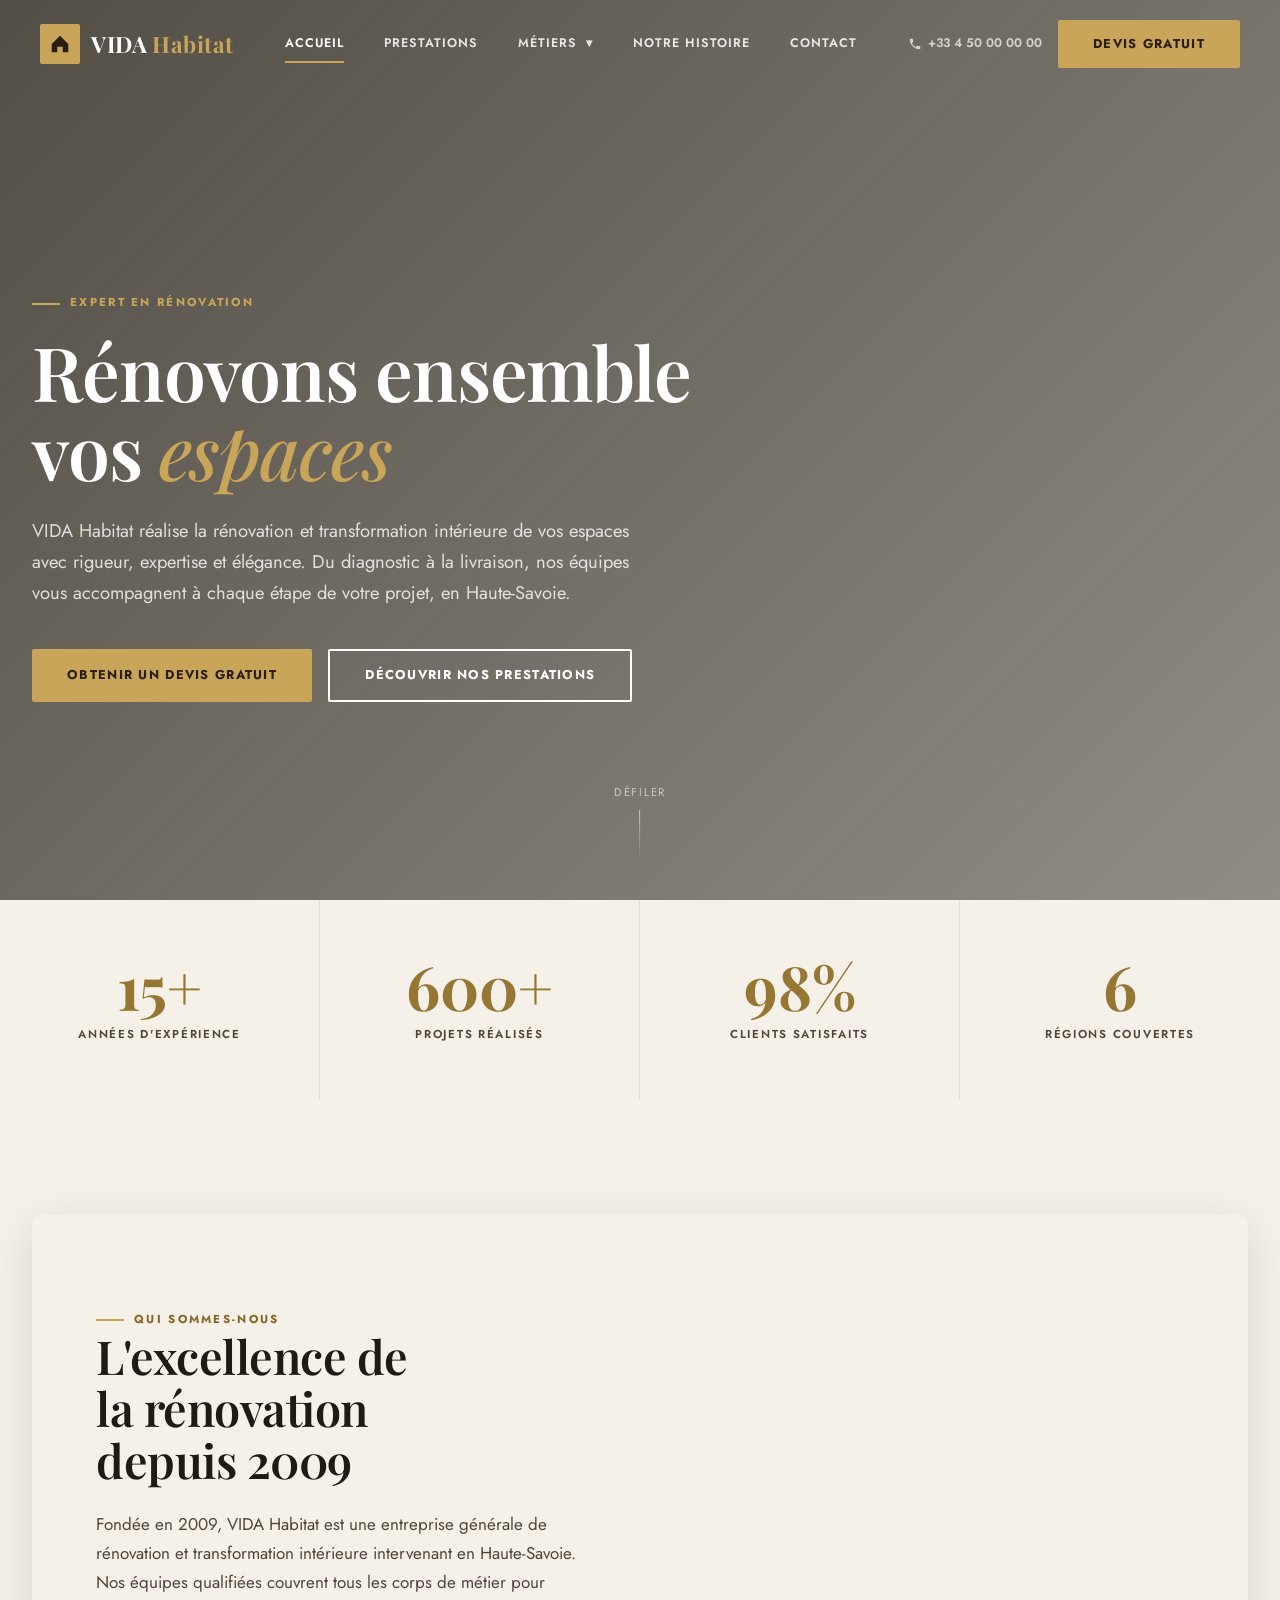
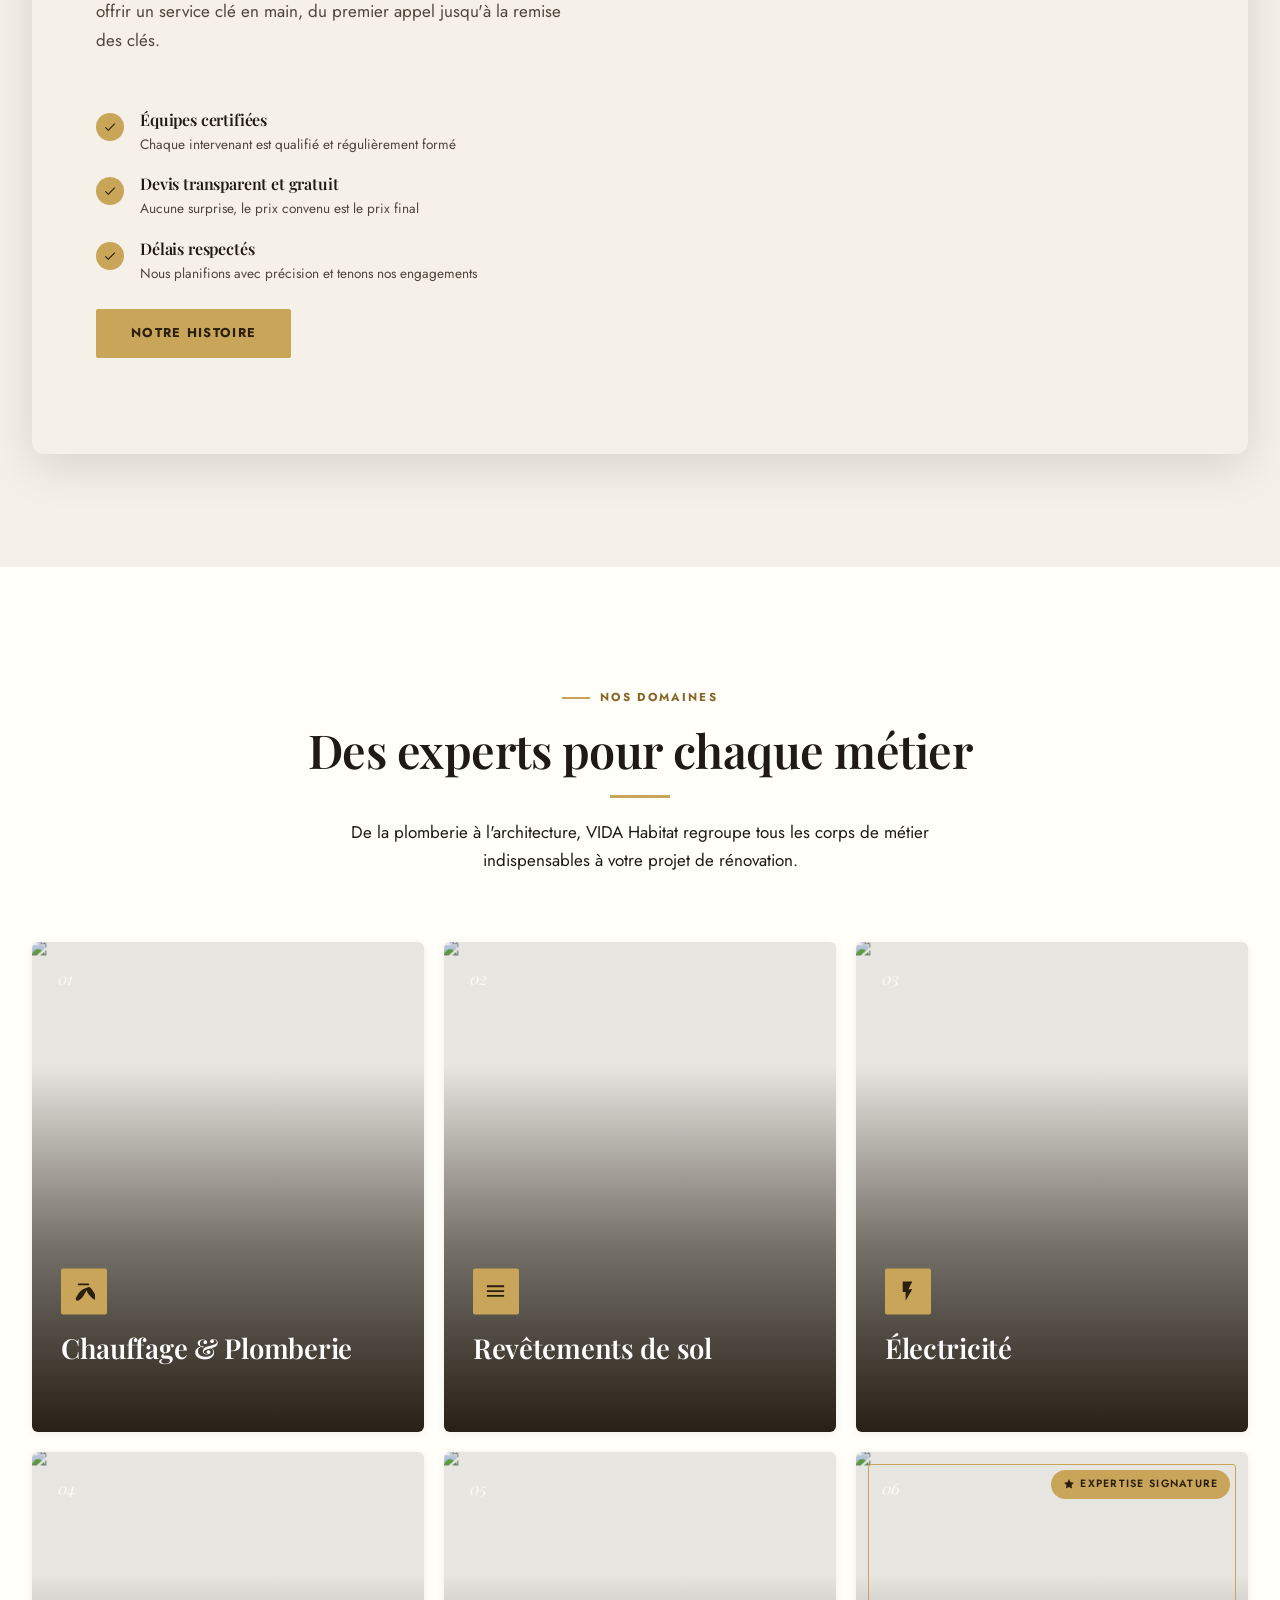
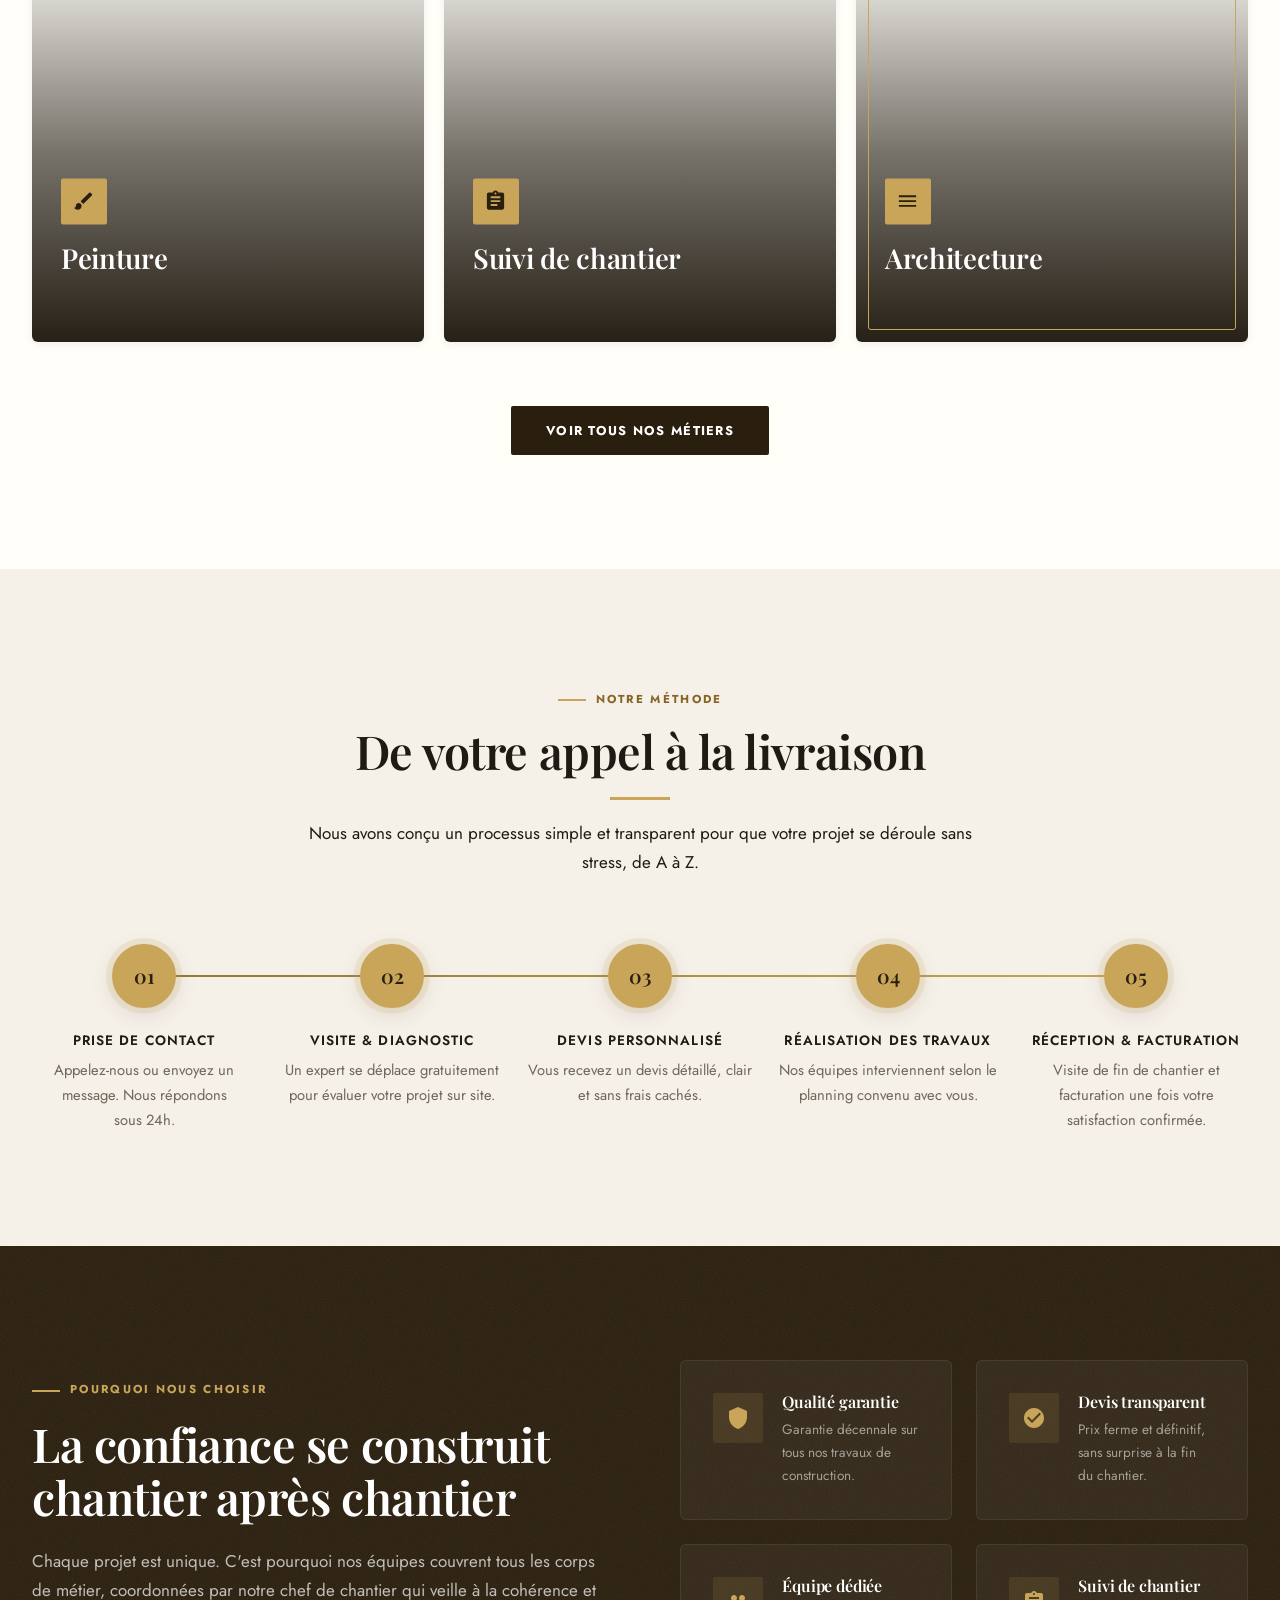
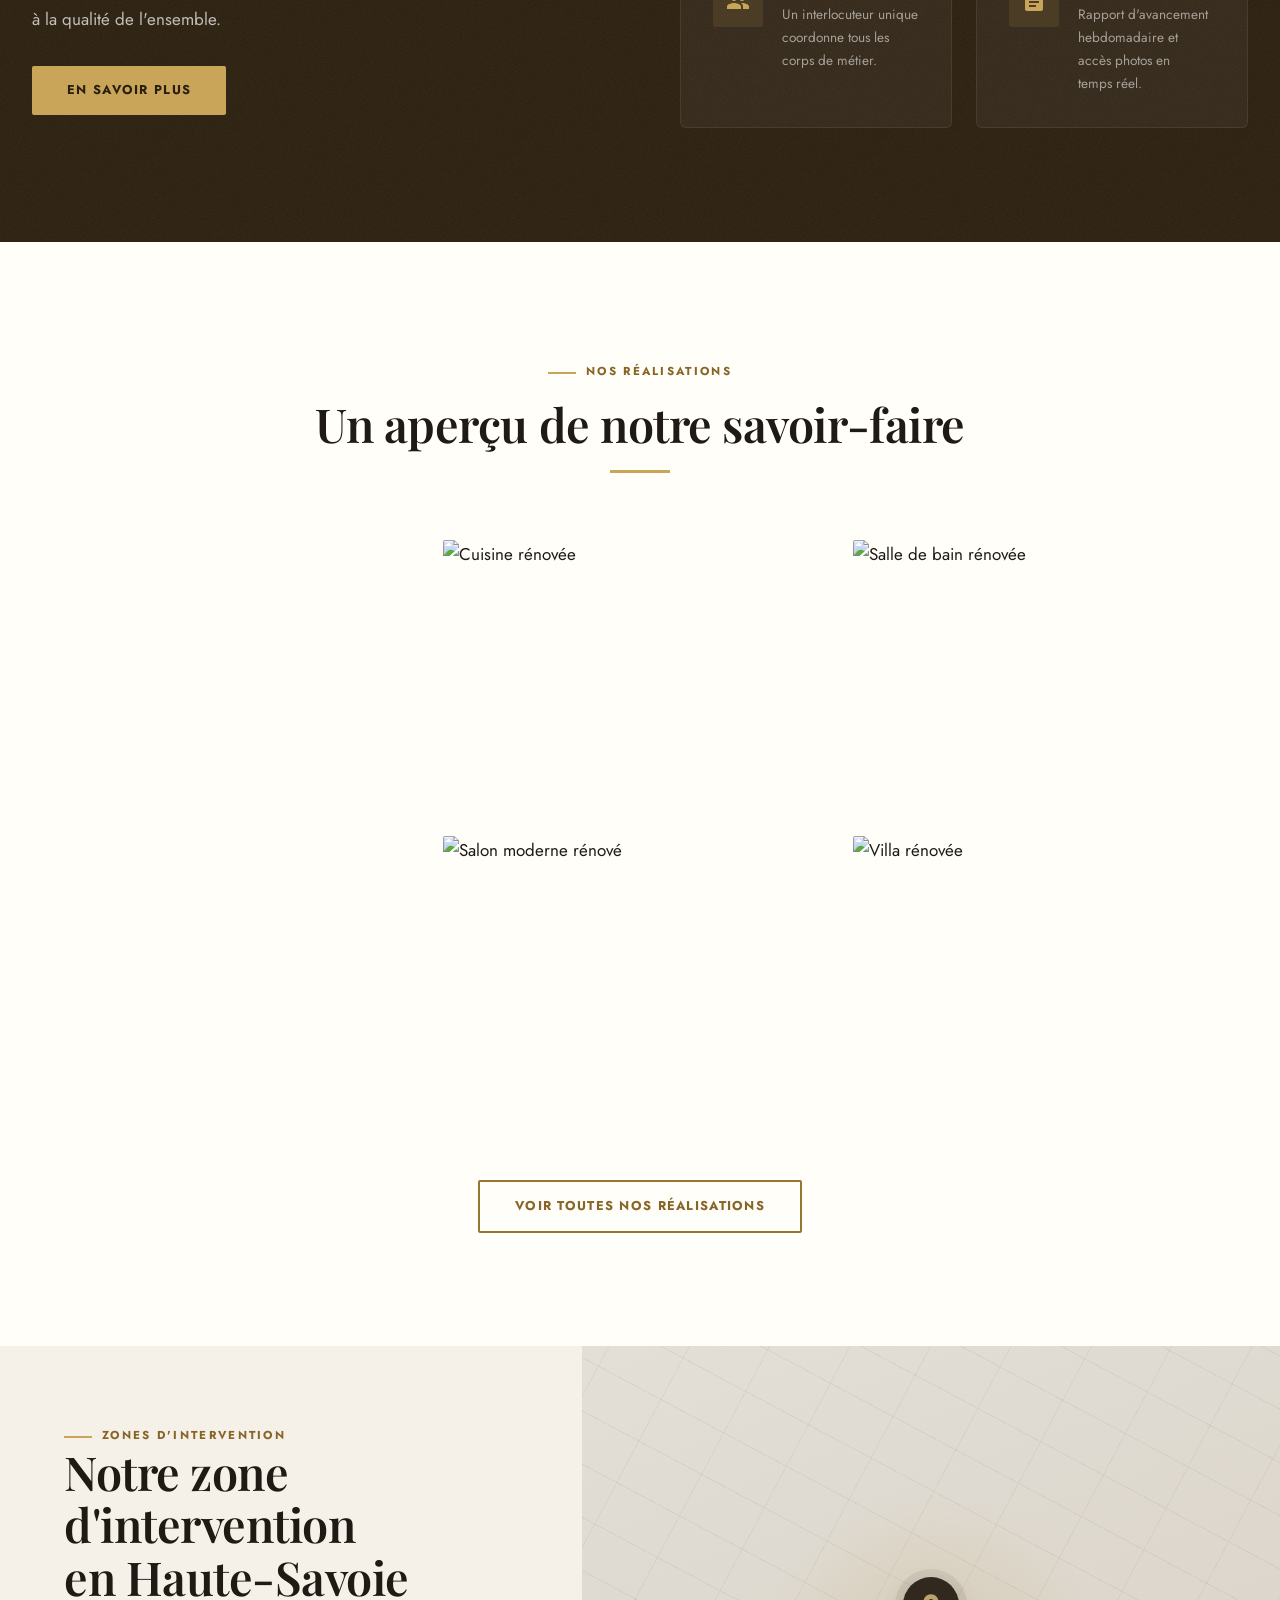
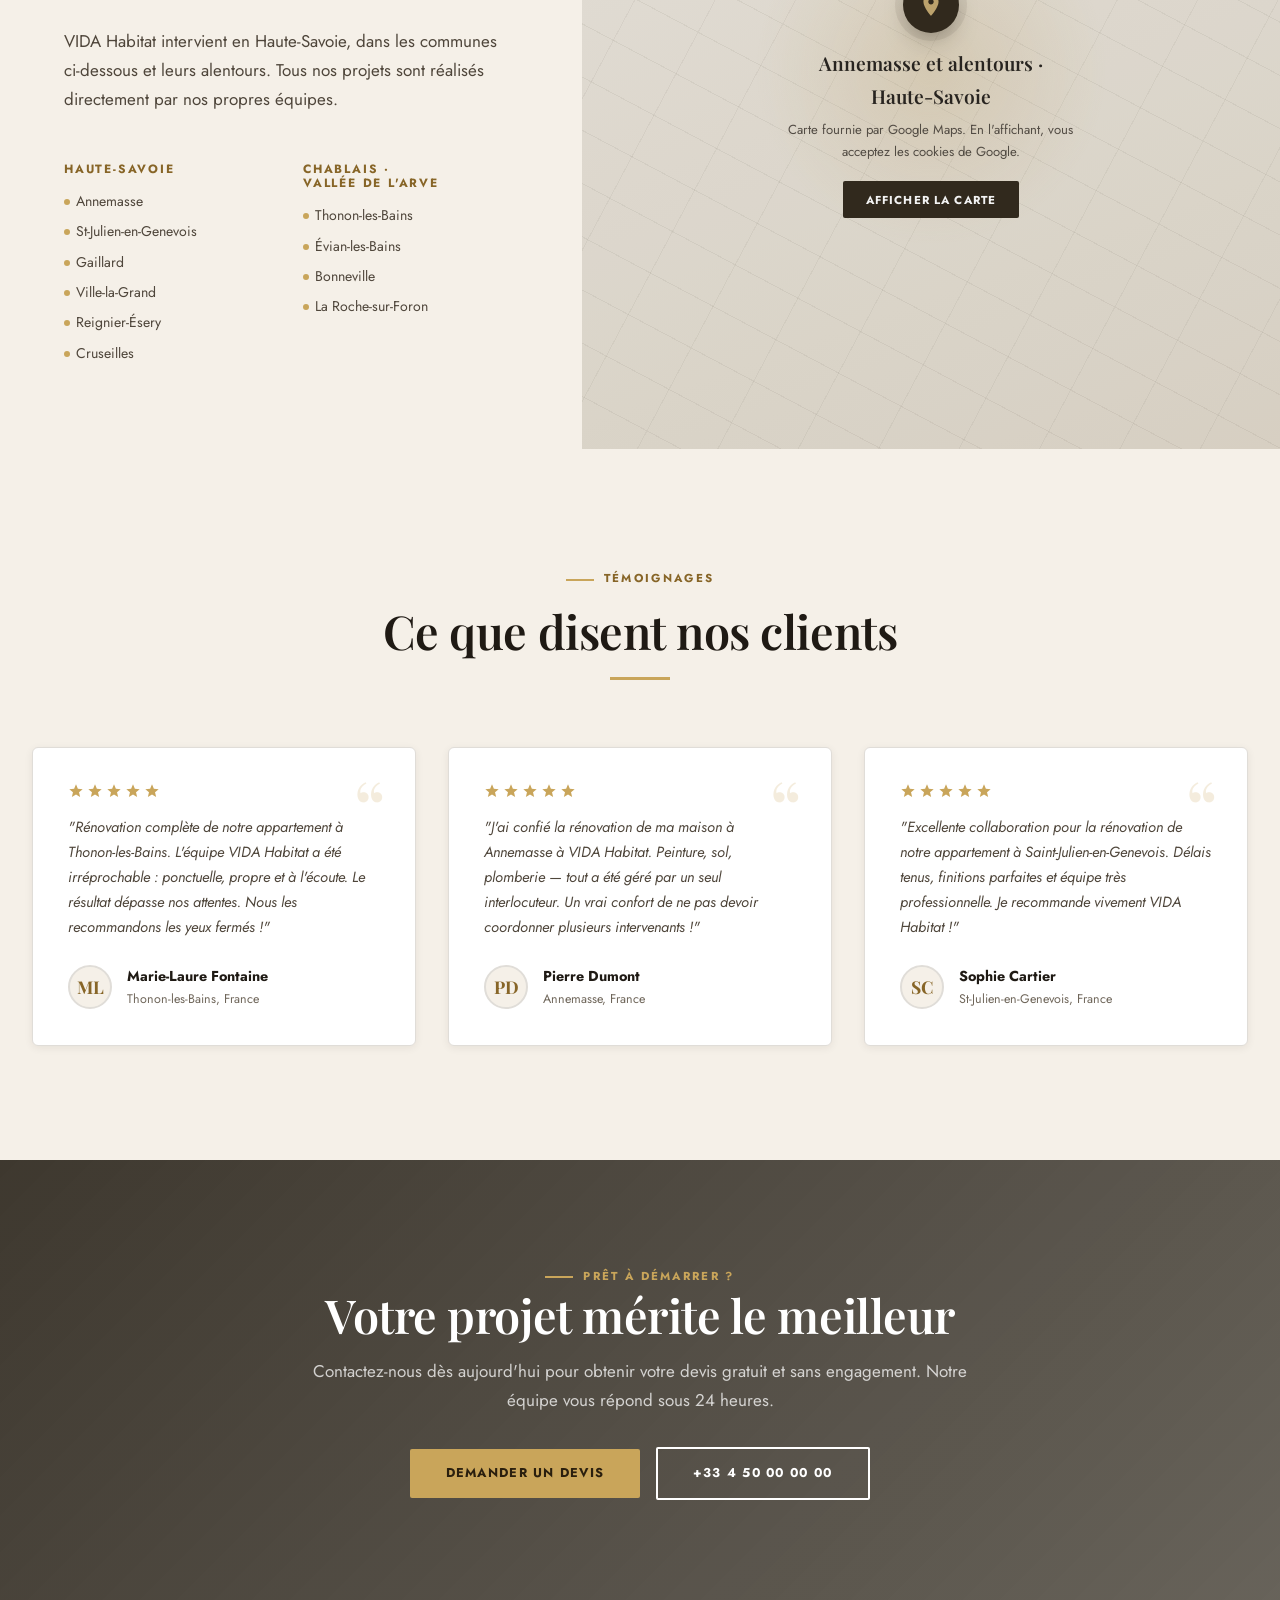
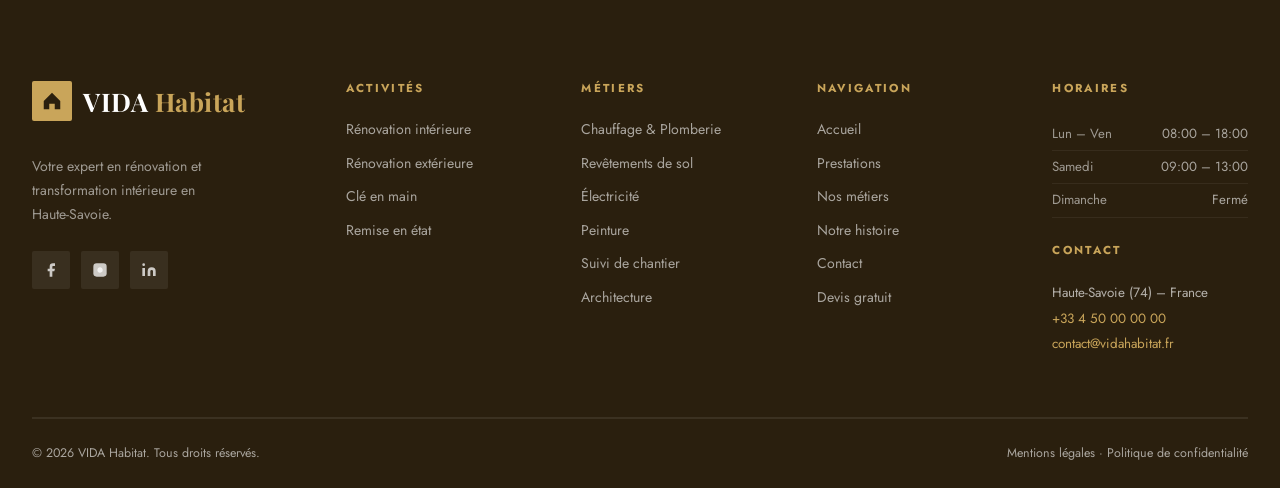
==== commit ee530ac8: "feat: images responsives et chargement différé, carte Google Maps au clic, SEO local Haute-Savoie (O" ====
--- a/index.html
+++ b/index.html
@@ -3,12 +3,106 @@
 <head>
   <meta charset="UTF-8">
   <meta name="viewport" content="width=device-width, initial-scale=1.0, viewport-fit=cover">
-  <title>VIDA Habitat – Expert en rénovation et transformation intérieure en France</title>
-  <meta name="description" content="VIDA Habitat, expert en rénovation et transformation intérieure en Haute-Savoie. Annemasse, Saint-Julien-en-Genevois, Thonon-les-Bains, Évian-les-Bains, Bonneville. Plomberie, électricité, peinture, sol, architecture. Devis gratuit.">
-  <meta name="keywords" content="rénovation intérieure, transformation intérieure, rénovation appartement, entreprise rénovation Haute-Savoie, Annemasse, Saint-Julien-en-Genevois, Thonon-les-Bains, Évian-les-Bains, Bonneville, La Roche-sur-Foron">
-  <meta property="og:title" content="VIDA Habitat – Expert en rénovation et transformation intérieure en France">
-  <meta property="og:description" content="Rénovation et transformation intérieure en Haute-Savoie : Annemasse, Thonon-les-Bains, Évian-les-Bains et alentours. Devis gratuit sous 24h.">
+  <!-- @seo:start — titre, description, partage (Open Graph) et données structurées de la page -->
+  <title>Rénovation intérieure en Haute-Savoie | VIDA Habitat</title>
+  <meta name="description" content="VIDA Habitat, rénovation et transformation intérieure en Haute-Savoie : Annemasse, Thonon-les-Bains, Évian-les-Bains, Saint-Julien-en-Genevois, Bonneville. Plomberie, électricité, sols, peinture, architecture. Devis gratuit.">
+  <!-- PLACEHOLDER : adresse du site (https://adriano74f.github.io/VIDA-Habitat/) à adapter si un nom de domaine est acheté -->
+  <link rel="canonical" href="https://adriano74f.github.io/VIDA-Habitat/">
+  <meta name="theme-color" content="#2A1F0E">
+  <link rel="icon" href="favicon.svg" type="image/svg+xml">
+  <link rel="apple-touch-icon" href="apple-touch-icon.png">
   <meta property="og:type" content="website">
+  <meta property="og:locale" content="fr_FR">
+  <meta property="og:site_name" content="VIDA Habitat">
+  <meta property="og:title" content="Rénovation intérieure en Haute-Savoie | VIDA Habitat">
+  <meta property="og:description" content="VIDA Habitat, rénovation et transformation intérieure en Haute-Savoie : Annemasse, Thonon-les-Bains, Évian-les-Bains, Saint-Julien-en-Genevois, Bonneville. Plomberie, électricité, sols, peinture, architecture. Devis gratuit.">
+  <meta property="og:url" content="https://adriano74f.github.io/VIDA-Habitat/">
+  <meta property="og:image" content="https://images.unsplash.com/photo-1503387762-592deb58ef4e?auto=format&amp;fit=crop&amp;w=1200&amp;q=80&amp;h=630">
+  <meta property="og:image:width" content="1200">
+  <meta property="og:image:height" content="630">
+  <meta name="twitter:card" content="summary_large_image">
+  <script type="application/ld+json">
+  {
+    "@context": "https://schema.org",
+    "@type": "GeneralContractor",
+    "@id": "https://adriano74f.github.io/VIDA-Habitat/#entreprise",
+    "name": "VIDA Habitat",
+    "description": "Entreprise générale de rénovation et transformation intérieure en Haute-Savoie.",
+    "url": "https://adriano74f.github.io/VIDA-Habitat/",
+    "image": "https://images.unsplash.com/photo-1503387762-592deb58ef4e?auto=format&fit=crop&w=1200&q=80&h=630",
+    "logo": "https://adriano74f.github.io/VIDA-Habitat/apple-touch-icon.png",
+    "telephone": "+33450000000",
+    "email": "contact@vidahabitat.fr",
+    "address": {
+      "@type": "PostalAddress",
+      "addressRegion": "Haute-Savoie",
+      "addressCountry": "FR"
+    },
+    "areaServed": [
+      {
+        "@type": "City",
+        "name": "Annemasse"
+      },
+      {
+        "@type": "City",
+        "name": "Saint-Julien-en-Genevois"
+      },
+      {
+        "@type": "City",
+        "name": "Gaillard"
+      },
+      {
+        "@type": "City",
+        "name": "Ville-la-Grand"
+      },
+      {
+        "@type": "City",
+        "name": "Reignier-Ésery"
+      },
+      {
+        "@type": "City",
+        "name": "Cruseilles"
+      },
+      {
+        "@type": "City",
+        "name": "Thonon-les-Bains"
+      },
+      {
+        "@type": "City",
+        "name": "Évian-les-Bains"
+      },
+      {
+        "@type": "City",
+        "name": "Bonneville"
+      },
+      {
+        "@type": "City",
+        "name": "La Roche-sur-Foron"
+      }
+    ],
+    "openingHoursSpecification": [
+      {
+        "@type": "OpeningHoursSpecification",
+        "dayOfWeek": [
+          "Monday",
+          "Tuesday",
+          "Wednesday",
+          "Thursday",
+          "Friday"
+        ],
+        "opens": "08:00",
+        "closes": "18:00"
+      },
+      {
+        "@type": "OpeningHoursSpecification",
+        "dayOfWeek": "Saturday",
+        "opens": "09:00",
+        "closes": "13:00"
+      }
+    ]
+  }
+  </script>
+  <!-- @seo:end -->
   <link rel="preconnect" href="https://fonts.googleapis.com">
   <link rel="preconnect" href="https://fonts.gstatic.com" crossorigin>
   <link href="https://fonts.googleapis.com/css2?family=Jost:wght@400;500;600&family=Playfair+Display:ital,wght@0,500;0,600;0,700;1,500&display=swap" rel="stylesheet">
@@ -74,13 +168,13 @@
 
 <!-- ═══ HERO ═══ -->
 <section class="hero">
-  <div class="hero-bg" style="background-image: url('https://images.unsplash.com/photo-1503387762-592deb58ef4e?auto=format&fit=crop&w=1920&q=85');"></div>
+  <img class="hero-bg" src="https://images.unsplash.com/photo-1503387762-592deb58ef4e?auto=format&amp;fit=crop&amp;w=1920&amp;q=80" srcset="https://images.unsplash.com/photo-1503387762-592deb58ef4e?auto=format&amp;fit=crop&amp;w=768&amp;q=80 768w, https://images.unsplash.com/photo-1503387762-592deb58ef4e?auto=format&amp;fit=crop&amp;w=1280&amp;q=80 1280w, https://images.unsplash.com/photo-1503387762-592deb58ef4e?auto=format&amp;fit=crop&amp;w=1920&amp;q=80 1920w, https://images.unsplash.com/photo-1503387762-592deb58ef4e?auto=format&amp;fit=crop&amp;w=2560&amp;q=80 2560w" sizes="100vw" alt="" width="1920" height="1280" decoding="async" fetchpriority="high">
   <div class="hero-overlay"></div>
   <div class="container">
     <div class="hero-content">
       <span class="label">Expert en rénovation</span>
       <h1>Rénovons ensemble<br>vos <em>espaces</em></h1>
-      <p>VIDA Habitat réalise la rénovation et transformation intérieure de vos espaces avec rigueur, expertise et élégance. Du diagnostic à la livraison, nos équipes vous accompagnent à chaque étape de votre projet en France.</p>
+      <p>VIDA Habitat réalise la rénovation et transformation intérieure de vos espaces avec rigueur, expertise et élégance. Du diagnostic à la livraison, nos équipes vous accompagnent à chaque étape de votre projet, en Haute-Savoie.</p>
       <div class="hero-actions">
         <a href="contact.html" class="btn btn-accent">Obtenir un devis gratuit</a>
         <a href="prestations.html" class="btn btn-outline">Découvrir nos prestations</a>
@@ -120,12 +214,12 @@
   <div class="container">
     <div class="split-section reverse" style="border-radius: 12px; overflow: hidden; box-shadow: 0 12px 48px rgba(0,0,0,0.12);">
       <div class="split-img">
-        <img src="https://images.unsplash.com/photo-1517581177682-a085bb7ffb15?auto=format&fit=crop&w=900&q=85" alt="Rénovation intérieure en cours par une équipe VIDA Habitat" loading="lazy">
+        <img alt="Rénovation intérieure en cours par une équipe VIDA Habitat" src="https://images.unsplash.com/photo-1517581177682-a085bb7ffb15?auto=format&amp;fit=crop&amp;w=900&amp;q=80" srcset="https://images.unsplash.com/photo-1517581177682-a085bb7ffb15?auto=format&amp;fit=crop&amp;w=480&amp;q=80 480w, https://images.unsplash.com/photo-1517581177682-a085bb7ffb15?auto=format&amp;fit=crop&amp;w=800&amp;q=80 800w, https://images.unsplash.com/photo-1517581177682-a085bb7ffb15?auto=format&amp;fit=crop&amp;w=1200&amp;q=80 1200w" sizes="(max-width: 640px) 100vw, (max-width: 1024px) 50vw, 40vw" width="1200" height="900" loading="lazy" decoding="async">
       </div>
       <div class="split-content">
         <span class="label">Qui sommes-nous</span>
         <h2>L'excellence de la rénovation depuis 2009</h2>
-        <p>Fondée en 2009, VIDA Habitat est une entreprise générale de rénovation et transformation intérieure opérant en France. Nos équipes qualifiées couvrent tous les corps de métier pour offrir un service clé en main, du premier appel jusqu'à la remise des clés.</p>
+        <p>Fondée en 2009, VIDA Habitat est une entreprise générale de rénovation et transformation intérieure intervenant en Haute-Savoie. Nos équipes qualifiées couvrent tous les corps de métier pour offrir un service clé en main, du premier appel jusqu'à la remise des clés.</p>
         <div class="feature-list" style="margin: 1.5rem 0;">
           <div class="feature-item">
             <div class="feature-icon"><svg viewBox="0 0 24 24"><path d="M9 16.17L4.83 12l-1.42 1.41L9 19 21 7l-1.41-1.41z"/></svg></div>
@@ -158,7 +252,7 @@
 
     <div class="service-grid stagger">
       <a href="metiers/chauffage-plomberie.html" class="service-card">
-        <div class="service-card-bg" style="background-image: url('https://images.unsplash.com/photo-1676210134188-4c05dd172f89?auto=format&fit=crop&w=700&q=80');"></div>
+        <img class="service-card-bg" src="https://images.unsplash.com/photo-1676210134188-4c05dd172f89?auto=format&amp;fit=crop&amp;w=700&amp;q=80" srcset="https://images.unsplash.com/photo-1676210134188-4c05dd172f89?auto=format&amp;fit=crop&amp;w=480&amp;q=80 480w, https://images.unsplash.com/photo-1676210134188-4c05dd172f89?auto=format&amp;fit=crop&amp;w=700&amp;q=80 700w, https://images.unsplash.com/photo-1676210134188-4c05dd172f89?auto=format&amp;fit=crop&amp;w=1000&amp;q=80 1000w" sizes="(max-width: 640px) 100vw, (max-width: 900px) 50vw, 33vw" alt="" width="700" height="875" loading="lazy" decoding="async">
         <div class="service-card-overlay"></div>
         <div class="service-card-content">
           <div class="service-card-icon">
@@ -171,7 +265,7 @@
       </a>
 
       <a href="metiers/sol.html" class="service-card">
-        <div class="service-card-bg" style="background-image: url('https://images.unsplash.com/photo-1598718544285-7180f670198b?auto=format&fit=crop&w=700&q=80');"></div>
+        <img class="service-card-bg" src="https://images.unsplash.com/photo-1598718544285-7180f670198b?auto=format&amp;fit=crop&amp;w=700&amp;q=80" srcset="https://images.unsplash.com/photo-1598718544285-7180f670198b?auto=format&amp;fit=crop&amp;w=480&amp;q=80 480w, https://images.unsplash.com/photo-1598718544285-7180f670198b?auto=format&amp;fit=crop&amp;w=700&amp;q=80 700w, https://images.unsplash.com/photo-1598718544285-7180f670198b?auto=format&amp;fit=crop&amp;w=1000&amp;q=80 1000w" sizes="(max-width: 640px) 100vw, (max-width: 900px) 50vw, 33vw" alt="" width="700" height="875" loading="lazy" decoding="async">
         <div class="service-card-overlay"></div>
         <div class="service-card-content">
           <div class="service-card-icon">
@@ -184,7 +278,7 @@
       </a>
 
       <a href="metiers/electricite.html" class="service-card">
-        <div class="service-card-bg" style="background-image: url('https://images.unsplash.com/photo-1621905251189-08b45d6a269e?auto=format&fit=crop&w=700&q=80');"></div>
+        <img class="service-card-bg" src="https://images.unsplash.com/photo-1621905251189-08b45d6a269e?auto=format&amp;fit=crop&amp;w=700&amp;q=80" srcset="https://images.unsplash.com/photo-1621905251189-08b45d6a269e?auto=format&amp;fit=crop&amp;w=480&amp;q=80 480w, https://images.unsplash.com/photo-1621905251189-08b45d6a269e?auto=format&amp;fit=crop&amp;w=700&amp;q=80 700w, https://images.unsplash.com/photo-1621905251189-08b45d6a269e?auto=format&amp;fit=crop&amp;w=1000&amp;q=80 1000w" sizes="(max-width: 640px) 100vw, (max-width: 900px) 50vw, 33vw" alt="" width="700" height="875" loading="lazy" decoding="async">
         <div class="service-card-overlay"></div>
         <div class="service-card-content">
           <div class="service-card-icon">
@@ -197,7 +291,7 @@
       </a>
 
       <a href="metiers/peinture.html" class="service-card">
-        <div class="service-card-bg" style="background-image: url('https://images.unsplash.com/photo-1562259949-e8e7689d7828?auto=format&fit=crop&w=700&q=80');"></div>
+        <img class="service-card-bg" src="https://images.unsplash.com/photo-1562259949-e8e7689d7828?auto=format&amp;fit=crop&amp;w=700&amp;q=80" srcset="https://images.unsplash.com/photo-1562259949-e8e7689d7828?auto=format&amp;fit=crop&amp;w=480&amp;q=80 480w, https://images.unsplash.com/photo-1562259949-e8e7689d7828?auto=format&amp;fit=crop&amp;w=700&amp;q=80 700w, https://images.unsplash.com/photo-1562259949-e8e7689d7828?auto=format&amp;fit=crop&amp;w=1000&amp;q=80 1000w" sizes="(max-width: 640px) 100vw, (max-width: 900px) 50vw, 33vw" alt="" width="700" height="875" loading="lazy" decoding="async">
         <div class="service-card-overlay"></div>
         <div class="service-card-content">
           <div class="service-card-icon">
@@ -210,7 +304,7 @@
       </a>
 
       <a href="metiers/suivi-chantier.html" class="service-card">
-        <div class="service-card-bg" style="background-image: url('https://images.unsplash.com/photo-1742112125567-3e8967bad60f?auto=format&fit=crop&w=700&q=80');"></div>
+        <img class="service-card-bg" src="https://images.unsplash.com/photo-1742112125567-3e8967bad60f?auto=format&amp;fit=crop&amp;w=700&amp;q=80" srcset="https://images.unsplash.com/photo-1742112125567-3e8967bad60f?auto=format&amp;fit=crop&amp;w=480&amp;q=80 480w, https://images.unsplash.com/photo-1742112125567-3e8967bad60f?auto=format&amp;fit=crop&amp;w=700&amp;q=80 700w, https://images.unsplash.com/photo-1742112125567-3e8967bad60f?auto=format&amp;fit=crop&amp;w=1000&amp;q=80 1000w" sizes="(max-width: 640px) 100vw, (max-width: 900px) 50vw, 33vw" alt="" width="700" height="875" loading="lazy" decoding="async">
         <div class="service-card-overlay"></div>
         <div class="service-card-content">
           <div class="service-card-icon">
@@ -223,7 +317,7 @@
       </a>
 
       <a href="metiers/architecture.html" class="service-card service-card-featured">
-        <div class="service-card-bg" style="background-image: url('https://images.unsplash.com/photo-1487958449943-2429e8be8625?auto=format&fit=crop&w=700&q=80');"></div>
+        <img class="service-card-bg" src="https://images.unsplash.com/photo-1487958449943-2429e8be8625?auto=format&amp;fit=crop&amp;w=700&amp;q=80" srcset="https://images.unsplash.com/photo-1487958449943-2429e8be8625?auto=format&amp;fit=crop&amp;w=480&amp;q=80 480w, https://images.unsplash.com/photo-1487958449943-2429e8be8625?auto=format&amp;fit=crop&amp;w=700&amp;q=80 700w, https://images.unsplash.com/photo-1487958449943-2429e8be8625?auto=format&amp;fit=crop&amp;w=1000&amp;q=80 1000w" sizes="(max-width: 640px) 100vw, (max-width: 900px) 50vw, 33vw" alt="" width="700" height="875" loading="lazy" decoding="async">
         <div class="service-card-overlay"></div>
         <div class="service-card-featured-badge">
           <svg viewBox="0 0 24 24" fill="currentColor" width="12" height="12"><polygon points="12 2 15.09 8.26 22 9.27 17 14.14 18.18 21.02 12 17.77 5.82 21.02 7 14.14 2 9.27 8.91 8.26 12 2"/></svg>
@@ -345,25 +439,25 @@
 
     <div class="gallery-grid">
       <a href="prestations.html#renovation-interieure" class="gallery-item">
-        <img src="https://images.unsplash.com/photo-1493809842364-78817add7ffb?auto=format&fit=crop&w=800&q=80" alt="Rénovation intérieure luxe" loading="lazy">
+        <img alt="Rénovation intérieure luxe" src="https://images.unsplash.com/photo-1493809842364-78817add7ffb?auto=format&amp;fit=crop&amp;w=800&amp;q=80" srcset="https://images.unsplash.com/photo-1493809842364-78817add7ffb?auto=format&amp;fit=crop&amp;w=480&amp;q=80 480w, https://images.unsplash.com/photo-1493809842364-78817add7ffb?auto=format&amp;fit=crop&amp;w=800&amp;q=80 800w, https://images.unsplash.com/photo-1493809842364-78817add7ffb?auto=format&amp;fit=crop&amp;w=1200&amp;q=80 1200w" sizes="(max-width: 640px) 100vw, (max-width: 1024px) 50vw, 40vw" width="1200" height="900" loading="lazy" decoding="async">
         <div class="gallery-item-overlay">
           <svg viewBox="0 0 24 24"><path d="M12 4.5C7 4.5 2.73 7.61 1 12c1.73 4.39 6 7.5 11 7.5s9.27-3.11 11-7.5c-1.73-4.39-6-7.5-11-7.5zM12 17c-2.76 0-5-2.24-5-5s2.24-5 5-5 5 2.24 5 5-2.24 5-5 5zm0-8c-1.66 0-3 1.34-3 3s1.34 3 3 3 3-1.34 3-3-1.34-3-3-3z"/></svg>
         </div>
       </a>
       <a href="prestations.html#renovation-interieure" class="gallery-item">
-        <img src="https://images.unsplash.com/photo-1484154218962-a197022b5858?auto=format&fit=crop&w=800&q=80" alt="Cuisine rénovée" loading="lazy">
+        <img alt="Cuisine rénovée" src="https://images.unsplash.com/photo-1484154218962-a197022b5858?auto=format&amp;fit=crop&amp;w=800&amp;q=80" srcset="https://images.unsplash.com/photo-1484154218962-a197022b5858?auto=format&amp;fit=crop&amp;w=480&amp;q=80 480w, https://images.unsplash.com/photo-1484154218962-a197022b5858?auto=format&amp;fit=crop&amp;w=800&amp;q=80 800w, https://images.unsplash.com/photo-1484154218962-a197022b5858?auto=format&amp;fit=crop&amp;w=1200&amp;q=80 1200w" sizes="(max-width: 640px) 50vw, 33vw" width="1200" height="900" loading="lazy" decoding="async">
         <div class="gallery-item-overlay"><svg viewBox="0 0 24 24"><path d="M12 4.5C7 4.5 2.73 7.61 1 12c1.73 4.39 6 7.5 11 7.5s9.27-3.11 11-7.5c-1.73-4.39-6-7.5-11-7.5zM12 17c-2.76 0-5-2.24-5-5s2.24-5 5-5 5 2.24 5 5-2.24 5-5 5zm0-8c-1.66 0-3 1.34-3 3s1.34 3 3 3 3-1.34 3-3-1.34-3-3-3z"/></svg></div>
       </a>
       <a href="prestations.html#renovation-interieure" class="gallery-item">
-        <img src="https://images.unsplash.com/photo-1552321554-5fefe8c9ef14?auto=format&fit=crop&w=800&q=80" alt="Salle de bain rénovée" loading="lazy">
+        <img alt="Salle de bain rénovée" src="https://images.unsplash.com/photo-1552321554-5fefe8c9ef14?auto=format&amp;fit=crop&amp;w=800&amp;q=80" srcset="https://images.unsplash.com/photo-1552321554-5fefe8c9ef14?auto=format&amp;fit=crop&amp;w=480&amp;q=80 480w, https://images.unsplash.com/photo-1552321554-5fefe8c9ef14?auto=format&amp;fit=crop&amp;w=800&amp;q=80 800w, https://images.unsplash.com/photo-1552321554-5fefe8c9ef14?auto=format&amp;fit=crop&amp;w=1200&amp;q=80 1200w" sizes="(max-width: 640px) 50vw, 33vw" width="1200" height="900" loading="lazy" decoding="async">
         <div class="gallery-item-overlay"><svg viewBox="0 0 24 24"><path d="M12 4.5C7 4.5 2.73 7.61 1 12c1.73 4.39 6 7.5 11 7.5s9.27-3.11 11-7.5c-1.73-4.39-6-7.5-11-7.5zM12 17c-2.76 0-5-2.24-5-5s2.24-5 5-5 5 2.24 5 5-2.24 5-5 5zm0-8c-1.66 0-3 1.34-3 3s1.34 3 3 3 3-1.34 3-3-1.34-3-3-3z"/></svg></div>
       </a>
       <a href="prestations.html#amenagement" class="gallery-item">
-        <img src="https://images.unsplash.com/photo-1586023492125-27b2c045efd7?auto=format&fit=crop&w=800&q=80" alt="Salon moderne rénové" loading="lazy">
+        <img alt="Salon moderne rénové" src="https://images.unsplash.com/photo-1586023492125-27b2c045efd7?auto=format&amp;fit=crop&amp;w=800&amp;q=80" srcset="https://images.unsplash.com/photo-1586023492125-27b2c045efd7?auto=format&amp;fit=crop&amp;w=480&amp;q=80 480w, https://images.unsplash.com/photo-1586023492125-27b2c045efd7?auto=format&amp;fit=crop&amp;w=800&amp;q=80 800w, https://images.unsplash.com/photo-1586023492125-27b2c045efd7?auto=format&amp;fit=crop&amp;w=1200&amp;q=80 1200w" sizes="(max-width: 640px) 50vw, 33vw" width="1200" height="900" loading="lazy" decoding="async">
         <div class="gallery-item-overlay"><svg viewBox="0 0 24 24"><path d="M12 4.5C7 4.5 2.73 7.61 1 12c1.73 4.39 6 7.5 11 7.5s9.27-3.11 11-7.5c-1.73-4.39-6-7.5-11-7.5zM12 17c-2.76 0-5-2.24-5-5s2.24-5 5-5 5 2.24 5 5-2.24 5-5 5zm0-8c-1.66 0-3 1.34-3 3s1.34 3 3 3 3-1.34 3-3-1.34-3-3-3z"/></svg></div>
       </a>
       <a href="prestations.html#renovation-exterieure" class="gallery-item">
-        <img src="https://images.unsplash.com/photo-1600585154340-be6161a56a0c?auto=format&fit=crop&w=800&q=80" alt="Villa rénovée" loading="lazy">
+        <img alt="Villa rénovée" src="https://images.unsplash.com/photo-1600585154340-be6161a56a0c?auto=format&amp;fit=crop&amp;w=800&amp;q=80" srcset="https://images.unsplash.com/photo-1600585154340-be6161a56a0c?auto=format&amp;fit=crop&amp;w=480&amp;q=80 480w, https://images.unsplash.com/photo-1600585154340-be6161a56a0c?auto=format&amp;fit=crop&amp;w=800&amp;q=80 800w, https://images.unsplash.com/photo-1600585154340-be6161a56a0c?auto=format&amp;fit=crop&amp;w=1200&amp;q=80 1200w" sizes="(max-width: 640px) 50vw, 33vw" width="1200" height="900" loading="lazy" decoding="async">
         <div class="gallery-item-overlay"><svg viewBox="0 0 24 24"><path d="M12 4.5C7 4.5 2.73 7.61 1 12c1.73 4.39 6 7.5 11 7.5s9.27-3.11 11-7.5c-1.73-4.39-6-7.5-11-7.5zM12 17c-2.76 0-5-2.24-5-5s2.24-5 5-5 5 2.24 5 5-2.24 5-5 5zm0-8c-1.66 0-3 1.34-3 3s1.34 3 3 3 3-1.34 3-3-1.34-3-3-3z"/></svg></div>
       </a>
     </div>
@@ -378,11 +472,11 @@
 <div class="map-section" id="zones">
   <div class="map-info">
     <span class="label">Zones d'intervention</span>
-    <h2>Notre zone d'intervention en France</h2>
+    <h2>Notre zone d'intervention en Haute-Savoie</h2>
     <p>VIDA Habitat intervient en Haute-Savoie, dans les communes ci-dessous et leurs alentours. Tous nos projets sont réalisés directement par nos propres équipes.</p>
     <div class="zones-grid">
       <div class="zone-group">
-        <h4>🇫🇷 Haute-Savoie</h4>
+        <h4>Haute-Savoie</h4>
         <ul>
           <li>Annemasse</li>
           <li>St-Julien-en-Genevois</li>
@@ -393,7 +487,7 @@
         </ul>
       </div>
       <div class="zone-group">
-        <h4>🇫🇷 Chablais · Vallée de l'Arve</h4>
+        <h4>Chablais · Vallée de l'Arve</h4>
         <ul>
           <li>Thonon-les-Bains</li>
           <li>Évian-les-Bains</li>
@@ -404,16 +498,15 @@
     </div>
   </div>
   <div class="map-embed">
-    <iframe
-      src="https://maps.google.com/maps?q=Annemasse%2C%20France&amp;t=&amp;z=10&amp;ie=UTF8&amp;iwloc=&amp;output=embed"
-      width="100%"
-      height="100%"
-      style="border:0;"
-      allowfullscreen=""
-      loading="lazy"
-      referrerpolicy="no-referrer-when-downgrade"
-      title="Zone d'intervention VIDA Habitat – Haute-Savoie">
-    </iframe>
+    <div class="map-facade">
+          <div class="map-facade-inner">
+            <span class="map-facade-pin" aria-hidden="true"><svg viewBox="0 0 24 24"><path d="M12 2C8.13 2 5 5.13 5 9c0 5.25 7 13 7 13s7-7.75 7-13c0-3.87-3.13-7-7-7zm0 9.5c-1.38 0-2.5-1.12-2.5-2.5s1.12-2.5 2.5-2.5 2.5 1.12 2.5 2.5-1.12 2.5-2.5 2.5z"/></svg></span>
+            <p class="map-facade-title">Annemasse et alentours · Haute-Savoie</p>
+            <p class="map-facade-note">Carte fournie par Google Maps. En l'affichant, vous acceptez les cookies de Google.</p>
+            <button type="button" class="btn btn-dark btn-sm map-facade-btn">Afficher la carte</button>
+          </div>
+          <template><iframe src="https://maps.google.com/maps?q=Annemasse%2C%20France&amp;t=&amp;z=10&amp;ie=UTF8&amp;iwloc=&amp;output=embed" width="100%" height="100%" allowfullscreen="" loading="lazy" referrerpolicy="no-referrer-when-downgrade" title="Zone d'intervention VIDA Habitat – Haute-Savoie"> </iframe></template>
+        </div>
   </div>
 </div>
 
@@ -486,7 +579,7 @@
 
 <!-- ═══ CTA BANNER ═══ -->
 <section class="cta-banner">
-  <div class="cta-banner-bg" style="background-image: url('https://images.unsplash.com/photo-1777669164460-0c0c991937ec?auto=format&fit=crop&w=1920&q=80');"></div>
+  <img class="cta-banner-bg" src="https://images.unsplash.com/photo-1777669164460-0c0c991937ec?auto=format&amp;fit=crop&amp;w=1920&amp;q=80" srcset="https://images.unsplash.com/photo-1777669164460-0c0c991937ec?auto=format&amp;fit=crop&amp;w=768&amp;q=80 768w, https://images.unsplash.com/photo-1777669164460-0c0c991937ec?auto=format&amp;fit=crop&amp;w=1280&amp;q=80 1280w, https://images.unsplash.com/photo-1777669164460-0c0c991937ec?auto=format&amp;fit=crop&amp;w=1920&amp;q=80 1920w, https://images.unsplash.com/photo-1777669164460-0c0c991937ec?auto=format&amp;fit=crop&amp;w=2560&amp;q=80 2560w" sizes="100vw" alt="" width="1920" height="1280" decoding="async" loading="lazy">
   <div class="cta-banner-overlay"></div>
   <div class="container">
     <div class="cta-banner-content reveal">
--- a/css/style.css
+++ b/css/style.css
@@ -502,9 +502,13 @@
 }
 .hero-bg {
   position: absolute;
-  inset: -30%;
-  background-size: cover;
-  background-position: center;
+  top: -30%;
+  left: 0;
+  width: 100%;
+  max-width: none;
+  height: 160%;
+  object-fit: cover;
+  object-position: center;
   will-change: transform;
 }
 .hero-overlay {
@@ -566,9 +570,13 @@
 }
 .page-hero-bg {
   position: absolute;
-  inset: -20%;
-  background-size: cover;
-  background-position: center;
+  top: -20%;
+  left: 0;
+  width: 100%;
+  max-width: none;
+  height: 140%;
+  object-fit: cover;
+  object-position: center;
   will-change: transform;
 }
 .page-hero-overlay {
@@ -704,8 +712,10 @@
   position: absolute;
   inset: 0;
   z-index: -2;
-  background-size: cover;
-  background-position: center;
+  width: 100%;
+  height: 100%;
+  object-fit: cover;
+  object-position: center;
   transform: scale(1.02);
   filter: saturate(0.85);
   transition: transform 1.4s var(--ease-out), filter 0.8s var(--ease-out);
@@ -1115,8 +1125,42 @@
 }
 .map-embed {
   position: relative;
-}
-.map-embed iframe {
+  min-height: 400px;
+}
+
+/* Carte Google Maps chargée au clic (pas de cookies Google avant l'accord du visiteur) */
+.map-facade {
+  position: relative;
+  width: 100%;
+  height: 100%;
+  min-height: inherit;
+  display: flex;
+  align-items: center;
+  justify-content: center;
+  background-color: #EAE3D6;
+  background-image:
+    radial-gradient(circle at 50% 46%, rgba(201,165,90,0.28) 0, rgba(201,165,90,0) 34%),
+    repeating-linear-gradient(28deg, transparent 0 46px, rgba(42,31,14,0.06) 46px 47px),
+    repeating-linear-gradient(-62deg, transparent 0 70px, rgba(42,31,14,0.05) 70px 71px),
+    linear-gradient(160deg, #EFE9DE, #E2D8C6);
+  overflow: hidden;
+}
+.map-facade iframe { position: absolute; inset: 0; width: 100%; height: 100%; border: 0; filter: saturate(0.8) contrast(0.92); }
+.map-facade-inner { position: relative; text-align: center; padding: 2rem 1.5rem; max-width: 34ch; }
+.map-facade-pin {
+  display: inline-flex; align-items: center; justify-content: center;
+  width: 56px; height: 56px; margin-bottom: 0.9rem;
+  border-radius: 50%;
+  background: var(--primary);
+  box-shadow: 0 0 0 8px rgba(42,31,14,0.08), 0 10px 24px -8px rgba(42,31,14,0.5);
+}
+.map-facade-pin svg { width: 26px; height: 26px; fill: var(--accent); }
+.map-facade-title { font-family: var(--font-serif); font-size: 1.2rem; font-weight: 600; color: var(--text); margin: 0 auto 0.4rem; }
+.map-facade-note { font-size: 0.82rem; color: var(--text-mid); margin: 0 auto 1.1rem; }
+.map-facade.is-loaded .map-facade-inner { display: none; }
+.map-facade.is-loaded { background: var(--light); }
+.contact-map { margin-top: 2rem; height: 280px; border-radius: var(--radius-lg); overflow: hidden; box-shadow: var(--shadow); }
+.map-embed iframe, .map-embed .map-facade {
   width: 100%;
   height: 100%;
   min-height: 400px;
@@ -1334,9 +1378,13 @@
 }
 .cta-banner-bg {
   position: absolute;
-  inset: -20%;
-  background-size: cover;
-  background-position: center;
+  top: -20%;
+  left: 0;
+  width: 100%;
+  max-width: none;
+  height: 140%;
+  object-fit: cover;
+  object-position: center;
   will-change: transform;
 }
 .cta-banner-overlay {
@@ -1724,6 +1772,7 @@
   .split-section { grid-template-columns: 1fr; }
   .split-img { height: 400px; }
   .map-section { grid-template-columns: 1fr; }
+  .map-embed { min-height: 350px; }
   .map-embed iframe { height: 350px; }
   .metier-intro-grid { grid-template-columns: 1fr; gap: 3rem; }
 }
@@ -2081,6 +2130,7 @@
 
   /* Carte / zones */
   .map-info { padding: 3rem 1.2rem; }
+  .map-embed { min-height: 300px; }
   .map-embed iframe { min-height: 300px; height: 300px; }
 
   /* Témoignages */
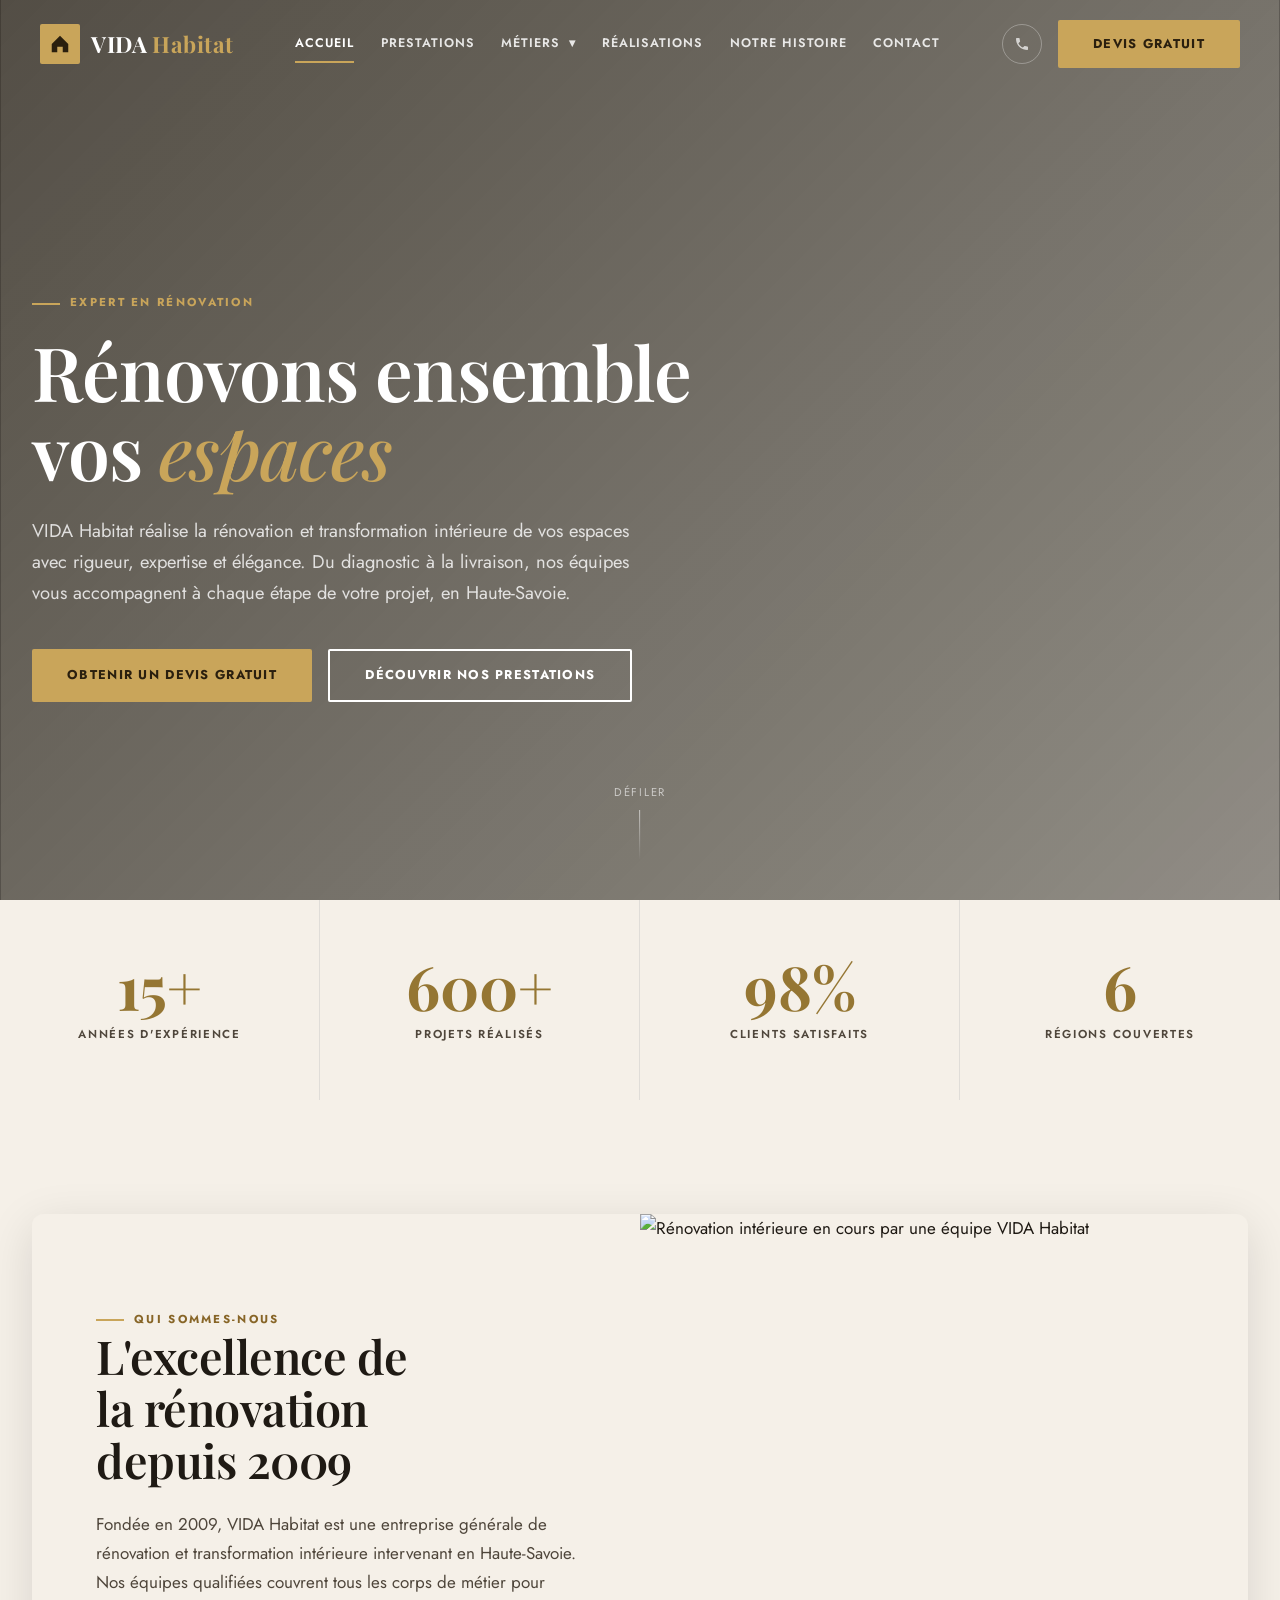
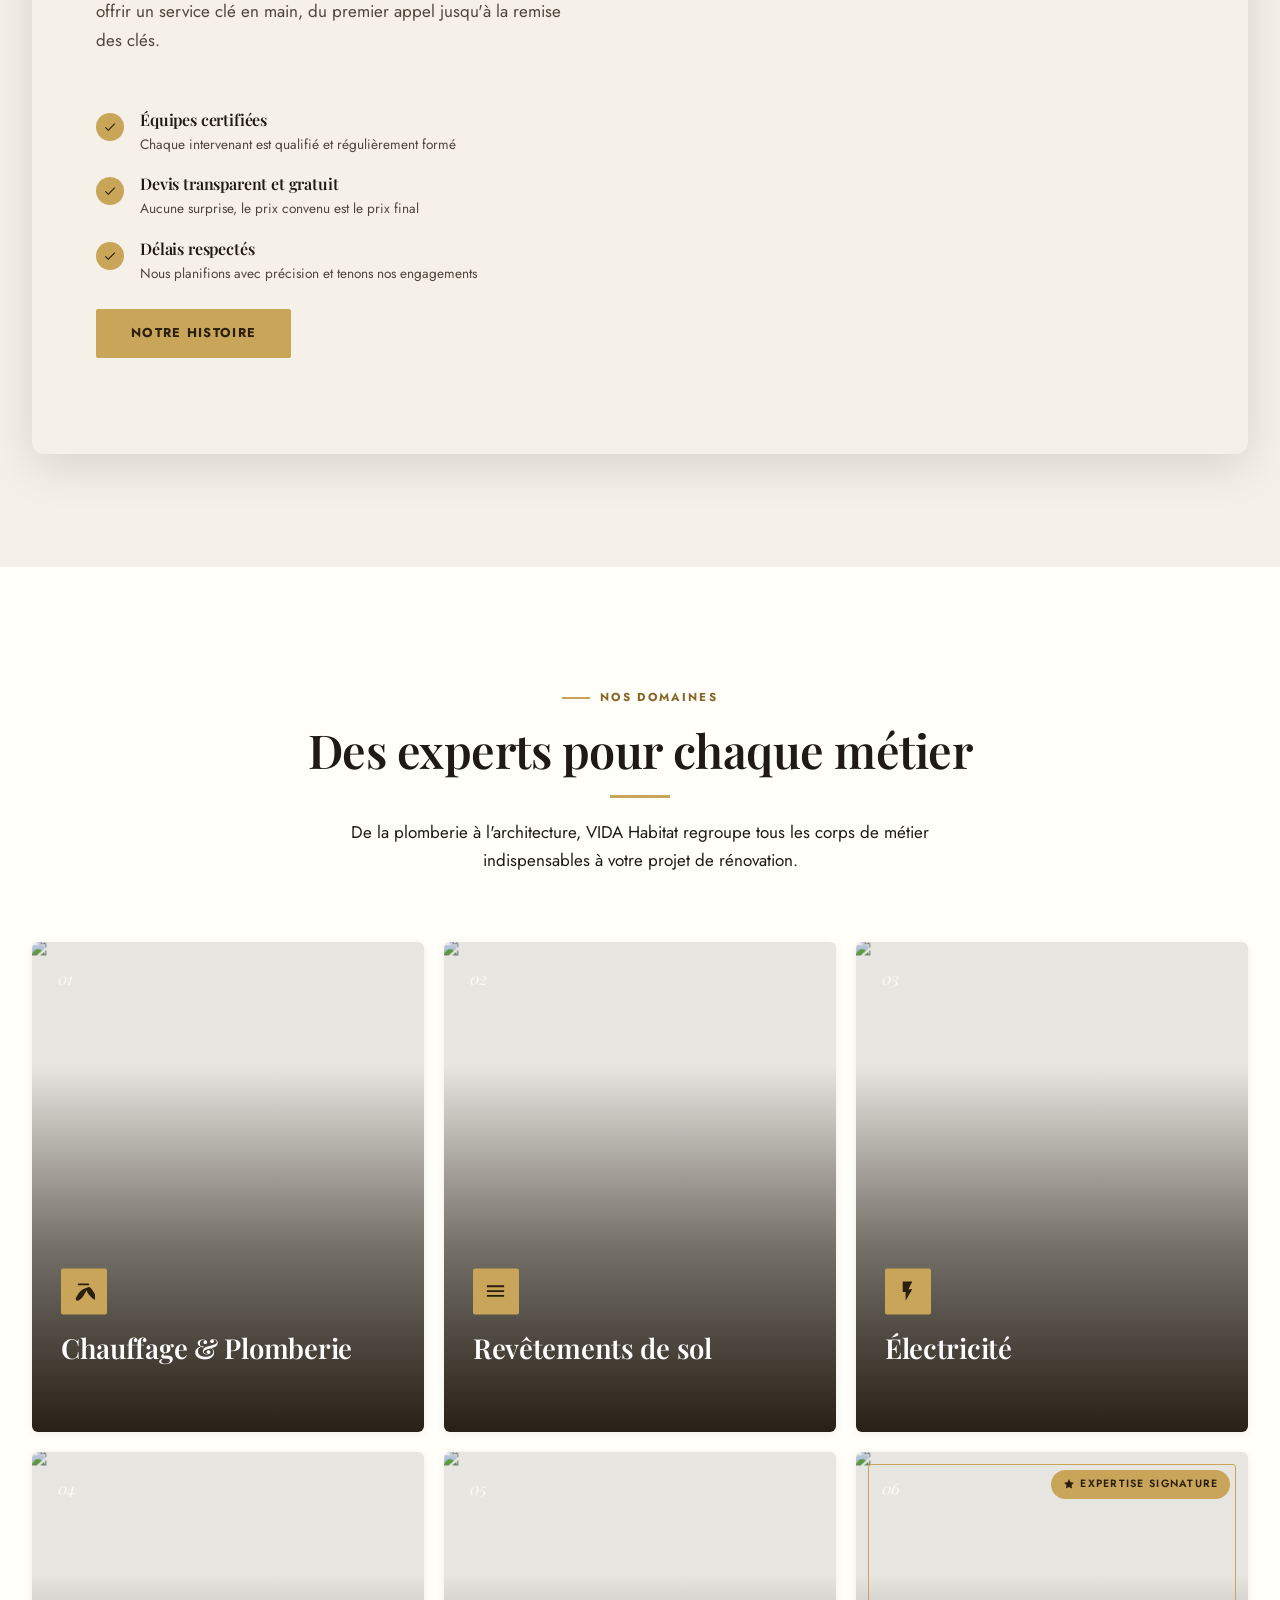
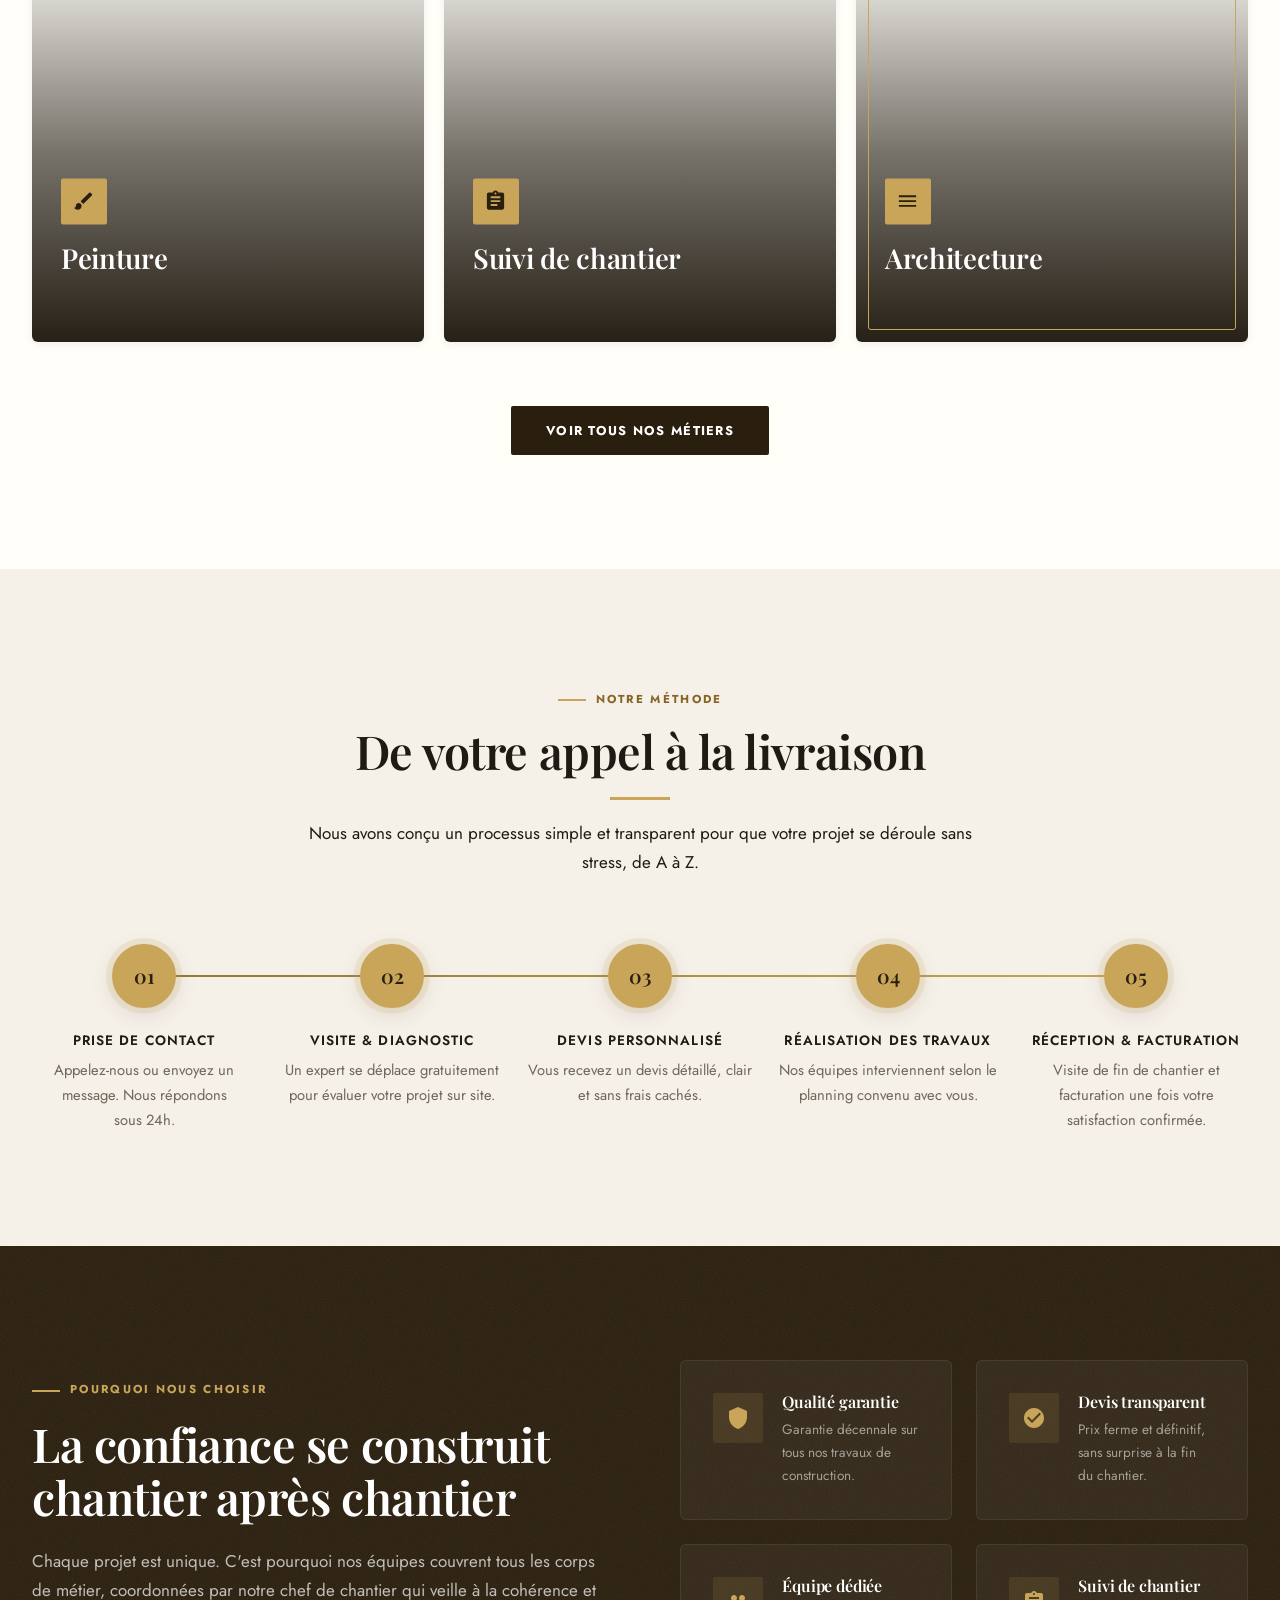
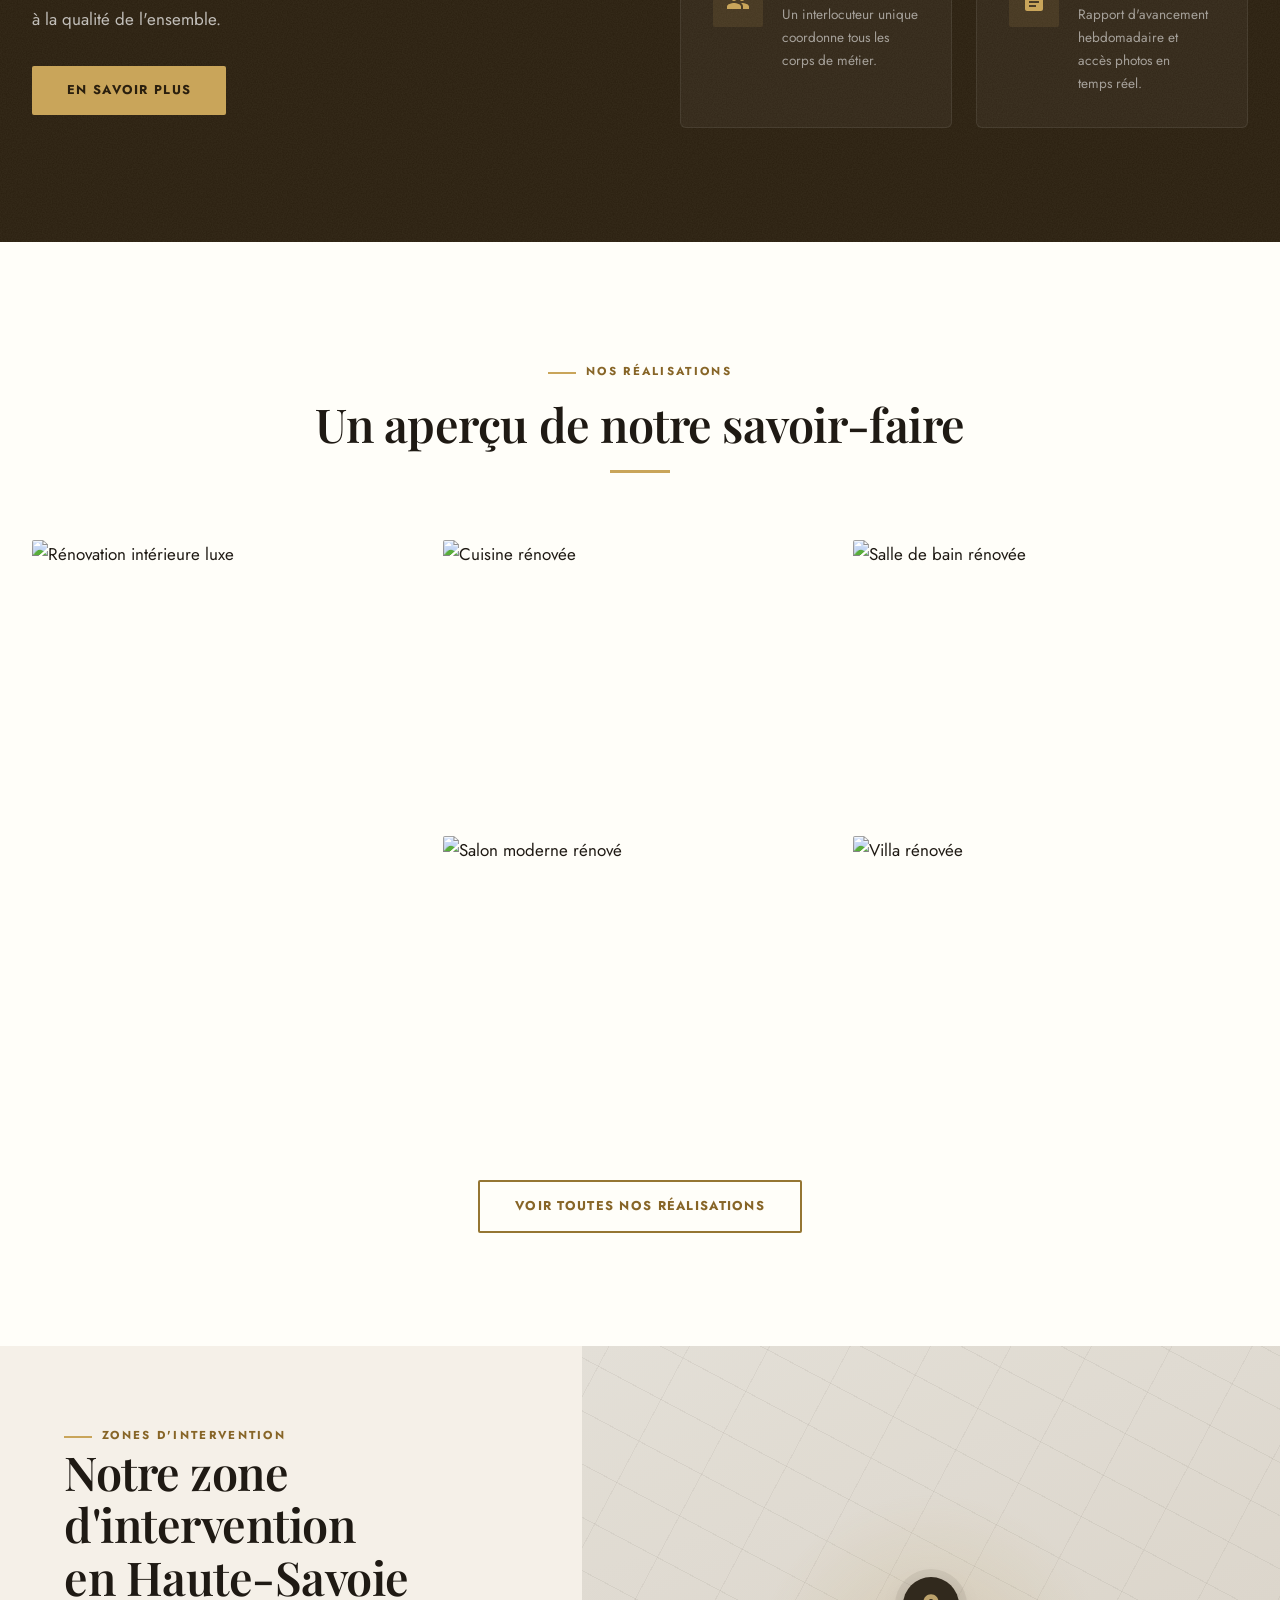
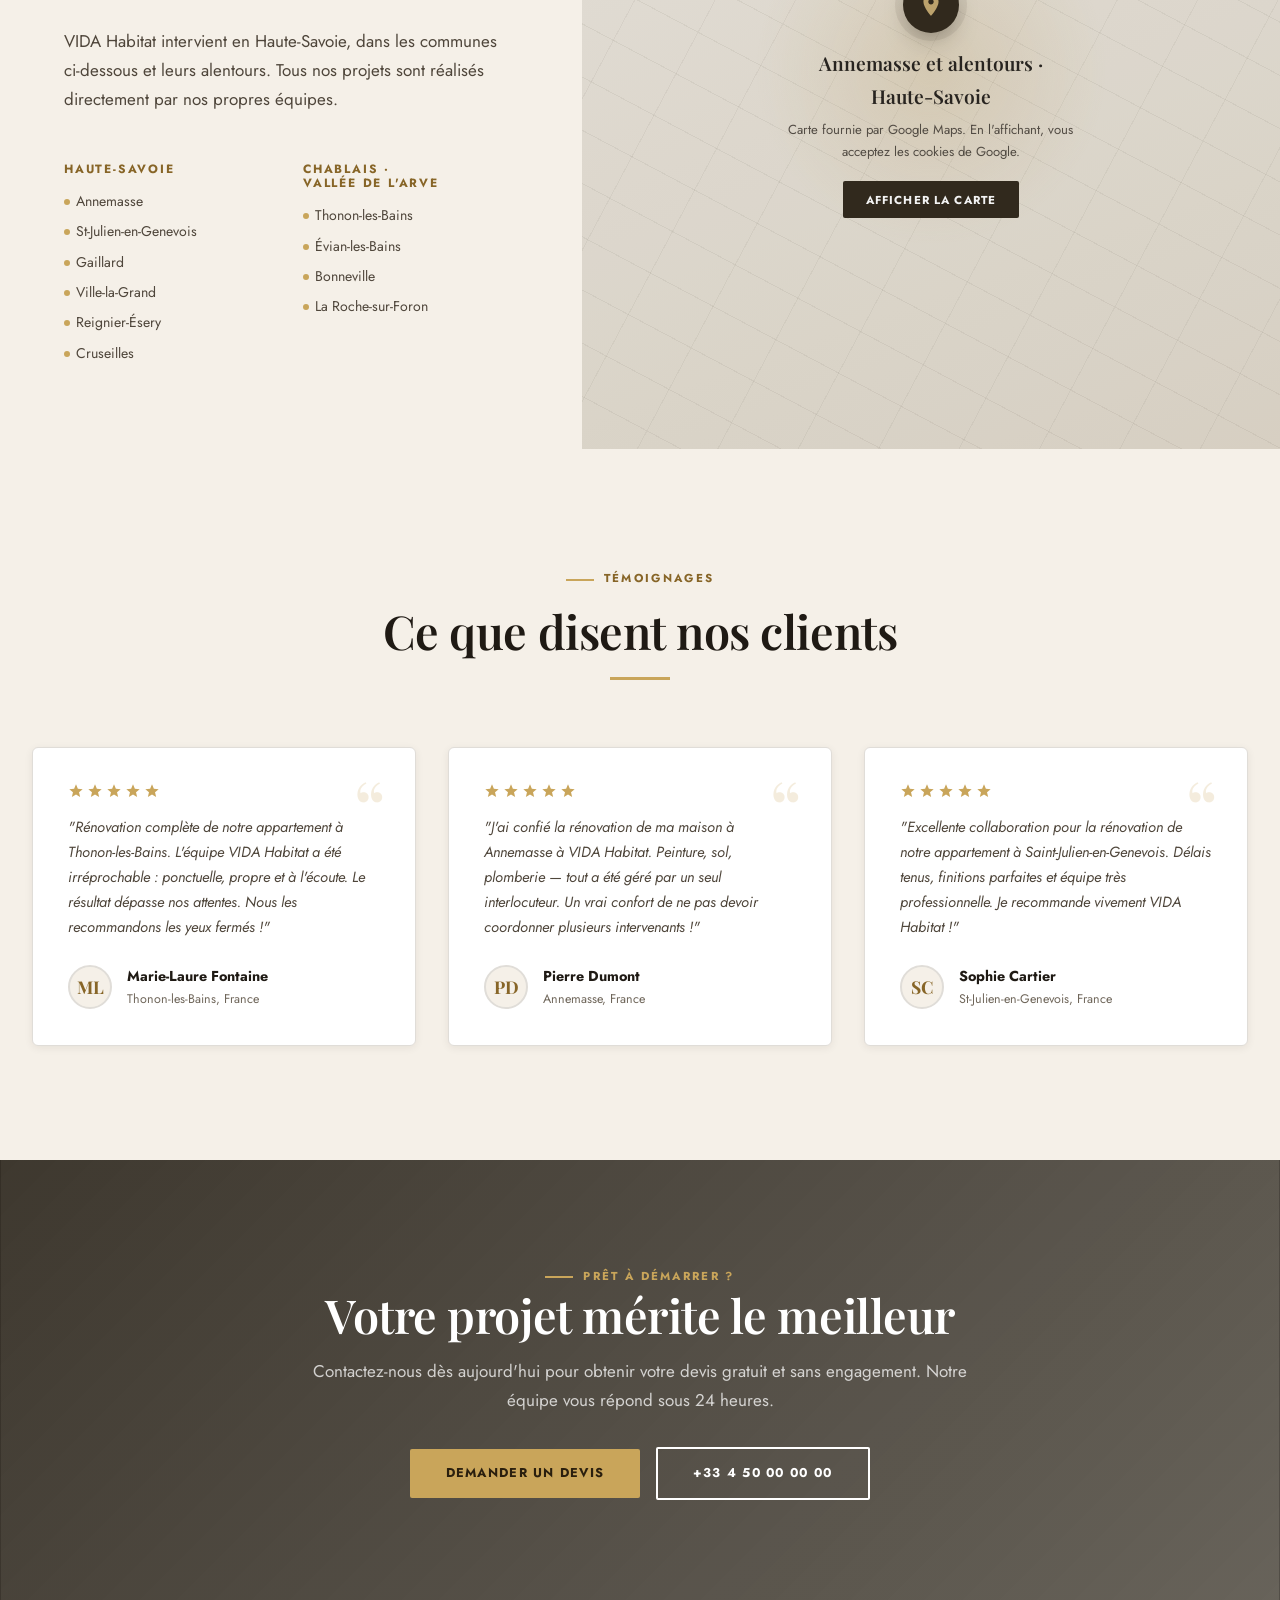
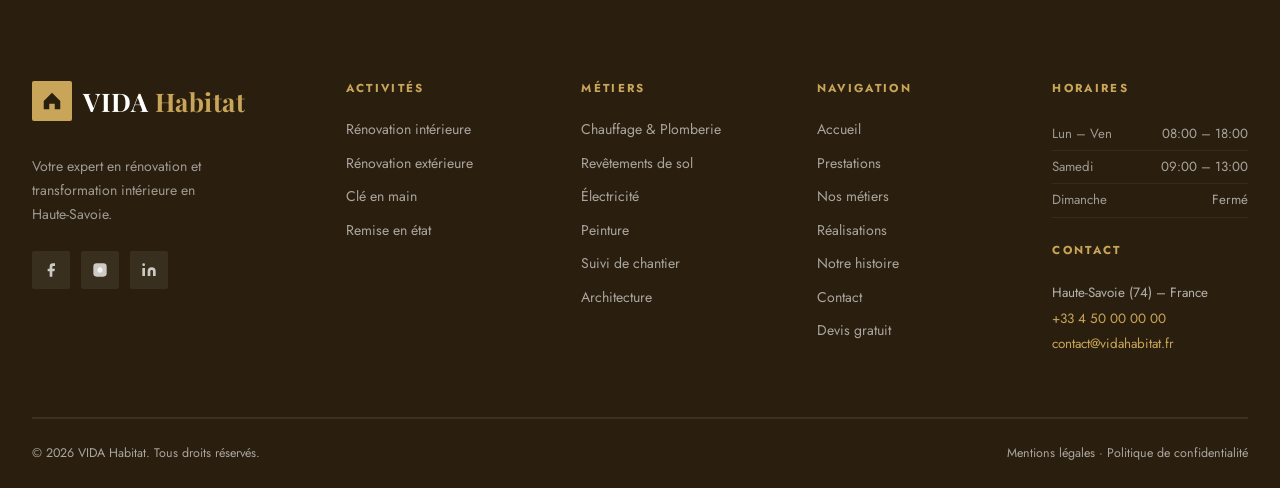
==== commit bbf2f6d3: "feat: page Réalisations (avant/après, galerie filtrable, visionneuse) et en-tête adapté à 6 entrées" ====
--- a/index.html
+++ b/index.html
@@ -132,6 +132,7 @@
         <a href="metiers/architecture.html">Architecture</a>
       </div>
     </div>
+    <a href="realisations.html" class="nav-link">Réalisations</a>
     <a href="histoire.html" class="nav-link">Notre histoire</a>
     <a href="contact.html" class="nav-link">Contact</a>
   </nav>
@@ -157,6 +158,7 @@
     <a href="metiers/suivi-chantier.html">Suivi de chantier</a>
     <a href="metiers/architecture.html">Architecture</a>
   </div>
+  <a href="realisations.html">Réalisations</a>
   <a href="histoire.html">Notre histoire</a>
   <a href="contact.html">Contact</a>
   <!-- PLACEHOLDER : numéro de téléphone -->
@@ -438,32 +440,32 @@
     </div>
 
     <div class="gallery-grid">
-      <a href="prestations.html#renovation-interieure" class="gallery-item">
+      <a href="realisations.html#interieur" class="gallery-item">
         <img alt="Rénovation intérieure luxe" src="https://images.unsplash.com/photo-1493809842364-78817add7ffb?auto=format&amp;fit=crop&amp;w=800&amp;q=80" srcset="https://images.unsplash.com/photo-1493809842364-78817add7ffb?auto=format&amp;fit=crop&amp;w=480&amp;q=80 480w, https://images.unsplash.com/photo-1493809842364-78817add7ffb?auto=format&amp;fit=crop&amp;w=800&amp;q=80 800w, https://images.unsplash.com/photo-1493809842364-78817add7ffb?auto=format&amp;fit=crop&amp;w=1200&amp;q=80 1200w" sizes="(max-width: 640px) 100vw, (max-width: 1024px) 50vw, 40vw" width="1200" height="900" loading="lazy" decoding="async">
         <div class="gallery-item-overlay">
           <svg viewBox="0 0 24 24"><path d="M12 4.5C7 4.5 2.73 7.61 1 12c1.73 4.39 6 7.5 11 7.5s9.27-3.11 11-7.5c-1.73-4.39-6-7.5-11-7.5zM12 17c-2.76 0-5-2.24-5-5s2.24-5 5-5 5 2.24 5 5-2.24 5-5 5zm0-8c-1.66 0-3 1.34-3 3s1.34 3 3 3 3-1.34 3-3-1.34-3-3-3z"/></svg>
         </div>
       </a>
-      <a href="prestations.html#renovation-interieure" class="gallery-item">
+      <a href="realisations.html#interieur" class="gallery-item">
         <img alt="Cuisine rénovée" src="https://images.unsplash.com/photo-1484154218962-a197022b5858?auto=format&amp;fit=crop&amp;w=800&amp;q=80" srcset="https://images.unsplash.com/photo-1484154218962-a197022b5858?auto=format&amp;fit=crop&amp;w=480&amp;q=80 480w, https://images.unsplash.com/photo-1484154218962-a197022b5858?auto=format&amp;fit=crop&amp;w=800&amp;q=80 800w, https://images.unsplash.com/photo-1484154218962-a197022b5858?auto=format&amp;fit=crop&amp;w=1200&amp;q=80 1200w" sizes="(max-width: 640px) 50vw, 33vw" width="1200" height="900" loading="lazy" decoding="async">
         <div class="gallery-item-overlay"><svg viewBox="0 0 24 24"><path d="M12 4.5C7 4.5 2.73 7.61 1 12c1.73 4.39 6 7.5 11 7.5s9.27-3.11 11-7.5c-1.73-4.39-6-7.5-11-7.5zM12 17c-2.76 0-5-2.24-5-5s2.24-5 5-5 5 2.24 5 5-2.24 5-5 5zm0-8c-1.66 0-3 1.34-3 3s1.34 3 3 3 3-1.34 3-3-1.34-3-3-3z"/></svg></div>
       </a>
-      <a href="prestations.html#renovation-interieure" class="gallery-item">
+      <a href="realisations.html#interieur" class="gallery-item">
         <img alt="Salle de bain rénovée" src="https://images.unsplash.com/photo-1552321554-5fefe8c9ef14?auto=format&amp;fit=crop&amp;w=800&amp;q=80" srcset="https://images.unsplash.com/photo-1552321554-5fefe8c9ef14?auto=format&amp;fit=crop&amp;w=480&amp;q=80 480w, https://images.unsplash.com/photo-1552321554-5fefe8c9ef14?auto=format&amp;fit=crop&amp;w=800&amp;q=80 800w, https://images.unsplash.com/photo-1552321554-5fefe8c9ef14?auto=format&amp;fit=crop&amp;w=1200&amp;q=80 1200w" sizes="(max-width: 640px) 50vw, 33vw" width="1200" height="900" loading="lazy" decoding="async">
         <div class="gallery-item-overlay"><svg viewBox="0 0 24 24"><path d="M12 4.5C7 4.5 2.73 7.61 1 12c1.73 4.39 6 7.5 11 7.5s9.27-3.11 11-7.5c-1.73-4.39-6-7.5-11-7.5zM12 17c-2.76 0-5-2.24-5-5s2.24-5 5-5 5 2.24 5 5-2.24 5-5 5zm0-8c-1.66 0-3 1.34-3 3s1.34 3 3 3 3-1.34 3-3-1.34-3-3-3z"/></svg></div>
       </a>
-      <a href="prestations.html#amenagement" class="gallery-item">
+      <a href="realisations.html#interieur" class="gallery-item">
         <img alt="Salon moderne rénové" src="https://images.unsplash.com/photo-1586023492125-27b2c045efd7?auto=format&amp;fit=crop&amp;w=800&amp;q=80" srcset="https://images.unsplash.com/photo-1586023492125-27b2c045efd7?auto=format&amp;fit=crop&amp;w=480&amp;q=80 480w, https://images.unsplash.com/photo-1586023492125-27b2c045efd7?auto=format&amp;fit=crop&amp;w=800&amp;q=80 800w, https://images.unsplash.com/photo-1586023492125-27b2c045efd7?auto=format&amp;fit=crop&amp;w=1200&amp;q=80 1200w" sizes="(max-width: 640px) 50vw, 33vw" width="1200" height="900" loading="lazy" decoding="async">
         <div class="gallery-item-overlay"><svg viewBox="0 0 24 24"><path d="M12 4.5C7 4.5 2.73 7.61 1 12c1.73 4.39 6 7.5 11 7.5s9.27-3.11 11-7.5c-1.73-4.39-6-7.5-11-7.5zM12 17c-2.76 0-5-2.24-5-5s2.24-5 5-5 5 2.24 5 5-2.24 5-5 5zm0-8c-1.66 0-3 1.34-3 3s1.34 3 3 3 3-1.34 3-3-1.34-3-3-3z"/></svg></div>
       </a>
-      <a href="prestations.html#renovation-exterieure" class="gallery-item">
+      <a href="realisations.html#exterieur" class="gallery-item">
         <img alt="Villa rénovée" src="https://images.unsplash.com/photo-1600585154340-be6161a56a0c?auto=format&amp;fit=crop&amp;w=800&amp;q=80" srcset="https://images.unsplash.com/photo-1600585154340-be6161a56a0c?auto=format&amp;fit=crop&amp;w=480&amp;q=80 480w, https://images.unsplash.com/photo-1600585154340-be6161a56a0c?auto=format&amp;fit=crop&amp;w=800&amp;q=80 800w, https://images.unsplash.com/photo-1600585154340-be6161a56a0c?auto=format&amp;fit=crop&amp;w=1200&amp;q=80 1200w" sizes="(max-width: 640px) 50vw, 33vw" width="1200" height="900" loading="lazy" decoding="async">
         <div class="gallery-item-overlay"><svg viewBox="0 0 24 24"><path d="M12 4.5C7 4.5 2.73 7.61 1 12c1.73 4.39 6 7.5 11 7.5s9.27-3.11 11-7.5c-1.73-4.39-6-7.5-11-7.5zM12 17c-2.76 0-5-2.24-5-5s2.24-5 5-5 5 2.24 5 5-2.24 5-5 5zm0-8c-1.66 0-3 1.34-3 3s1.34 3 3 3 3-1.34 3-3-1.34-3-3-3z"/></svg></div>
       </a>
     </div>
 
     <div class="text-center mt-4">
-      <a href="prestations.html" class="btn btn-outline-accent">Voir toutes nos réalisations</a>
+      <a href="realisations.html" class="btn btn-outline-accent">Voir toutes nos réalisations</a>
     </div>
   </div>
 </section>
@@ -642,6 +644,7 @@
           <li><a href="index.html">Accueil</a></li>
           <li><a href="prestations.html">Prestations</a></li>
           <li><a href="metiers.html">Nos métiers</a></li>
+          <li><a href="realisations.html">Réalisations</a></li>
           <li><a href="histoire.html">Notre histoire</a></li>
           <li><a href="contact.html">Contact</a></li>
           <li><a href="contact.html">Devis gratuit</a></li>
--- a/css/style.css
+++ b/css/style.css
@@ -403,6 +403,35 @@
 .header-phone { transition: color 0.2s; }
 .header-phone:hover { color: var(--accent); }
 .site-header.solid .header-phone:hover { color: var(--accent-ink); }
+/* Menu à 6 entrées : les libellés restent sur une ligne et le menu se resserre sur les écrans moyens */
+.nav-link { white-space: nowrap; }
+@media (max-width: 1400px) {
+  .header-nav { gap: 0.15rem; }
+  .nav-link { padding: 0.5rem 0.75rem; }
+  .nav-link::after { left: 0.75rem; right: 0.75rem; }
+  /* Téléphone en icône seule (le numéro reste lu par les lecteurs d'écran) */
+  .header-phone { font-size: 0; gap: 0; width: 40px; height: 40px; justify-content: center; border: 1px solid rgba(255,255,255,0.3); border-radius: 50%; }
+  .site-header.solid .header-phone { border-color: var(--border); }
+  .header-phone svg { width: 16px; height: 16px; }
+}
+@media (max-width: 1180px) {
+  .site-header { padding: 0 1.5rem; }
+  .nav-link { font-size: 0.72rem; letter-spacing: 0.05em; padding: 0.5rem 0.55rem; }
+  .nav-link::after { left: 0.55rem; right: 0.55rem; }
+  .header-actions { gap: 0.6rem; }
+  .header-actions .btn { padding-left: 1.2rem; padding-right: 1.2rem; }
+  .logo-text { font-size: 1.25rem; }
+}
+/* Tablette : menu burger, mais téléphone et « Devis gratuit » restent visibles */
+@media (max-width: 1023px) {
+  .header-nav { display: none; }
+  .header-actions { margin-left: auto; }
+  .site-header .burger { display: flex; margin-left: 1rem; }
+}
+@media (max-width: 900px) {
+  .header-actions { display: none; }
+  .site-header .burger { margin-left: auto; }
+}
 
 .burger {
   display: none;
@@ -2201,3 +2230,377 @@
 
 /* ─── 38. Selection ─── */
 ::selection { background: var(--accent); color: var(--primary); }
+
+/* ─── 39. Page Réalisations ───────────────────────────────────
+   Avant / après (.ba), filtres + galerie (.works-*), visionneuse (.lightbox) */
+
+/* Avant / après */
+.ba-layout {
+  display: grid;
+  grid-template-columns: minmax(0, 5fr) minmax(0, 7fr);
+  gap: clamp(2.5rem, 5vw, 5rem);
+  align-items: center;
+}
+.ba-text h2 { margin: 14px 0 0; }
+.ba-text p { color: var(--text-mid); margin: 1.5rem 0; }
+.ba-points { list-style: none; margin: 0; padding: 0; display: grid; gap: 0.85rem; }
+.ba-points li {
+  position: relative;
+  padding-left: 2rem;
+  color: var(--text);
+  font-weight: 500;
+}
+.ba-points li::before {
+  content: '';
+  position: absolute;
+  left: 0;
+  top: 0.8em;
+  width: 1.1rem;
+  height: 1px;
+  background: var(--accent-strong);
+}
+.ba { margin: 0; }
+.ba-frame {
+  --pos: 50%;
+  position: relative;
+  aspect-ratio: 4 / 3;
+  overflow: hidden;
+  border-radius: var(--radius-lg);
+  box-shadow: var(--shadow-lg);
+  background: var(--primary);
+  cursor: ew-resize;
+  touch-action: pan-y;
+  user-select: none;
+  -webkit-user-select: none;
+}
+.ba-img { position: absolute; inset: 0; width: 100%; height: 100%; object-fit: cover; pointer-events: none; }
+.ba-before { position: absolute; inset: 0; clip-path: inset(0 calc(100% - var(--pos)) 0 0); }
+.ba-before .ba-img { filter: saturate(0.8); }
+.ba-handle {
+  position: absolute;
+  top: 0;
+  bottom: 0;
+  left: var(--pos);
+  width: 2px;
+  margin-left: -1px;
+  background: var(--accent);
+  box-shadow: 0 0 0 1px rgba(42,31,14,0.15), 0 0 24px rgba(0,0,0,0.35);
+  pointer-events: none;
+}
+.ba-knob {
+  position: absolute;
+  top: 50%;
+  left: 50%;
+  width: 54px;
+  height: 54px;
+  margin: -27px 0 0 -27px;
+  border-radius: 50%;
+  background: var(--accent);
+  box-shadow: 0 8px 26px rgba(0,0,0,0.35), inset 0 0 0 1px rgba(255,255,255,0.35);
+  display: grid;
+  place-items: center;
+  transition: transform 0.35s var(--ease-out), box-shadow 0.35s var(--ease-out);
+}
+.ba-knob svg { width: 24px; height: 24px; fill: var(--primary); }
+.ba-frame:hover .ba-knob, .ba-frame.is-dragging .ba-knob { transform: scale(1.08); }
+.ba-frame:has(.ba-range:focus-visible) .ba-knob { box-shadow: 0 0 0 3px var(--white), 0 0 0 6px var(--accent-dark), 0 8px 26px rgba(0,0,0,0.35); }
+/* Le curseur natif sert au clavier et aux lecteurs d'écran ; souris et doigt passent par le cadre */
+.ba-range {
+  position: absolute;
+  inset: 0;
+  width: 100%;
+  height: 100%;
+  margin: 0;
+  opacity: 0;
+  pointer-events: none;
+}
+.ba-tag, .ba-badge {
+  position: absolute;
+  z-index: 2;
+  font-family: var(--font-sans);
+  font-weight: 600;
+  text-transform: uppercase;
+  color: var(--white);
+  background: rgba(30,22,10,0.62);
+  -webkit-backdrop-filter: blur(8px);
+  backdrop-filter: blur(8px);
+  border-radius: 50px;
+  pointer-events: none;
+  transition: opacity 0.3s var(--ease-out);
+}
+.ba-tag { top: 1rem; font-size: 0.68rem; letter-spacing: 0.18em; padding: 0.4rem 0.85rem; }
+.ba-tag-before { left: 1rem; }
+.ba-tag-after { right: 1rem; }
+.ba-frame.hide-before .ba-tag-before, .ba-frame.hide-after .ba-tag-after { opacity: 0; }
+.ba-badge {
+  left: 50%;
+  bottom: 1rem;
+  transform: translateX(-50%);
+  white-space: nowrap;
+  font-size: 0.62rem;
+  letter-spacing: 0.1em;
+  padding: 0.35rem 0.8rem;
+  border: 1px dashed rgba(232,201,122,0.7);
+  color: var(--accent-light);
+}
+.ba-caption { margin-top: 0.9rem; font-size: 0.85rem; color: var(--text-light); text-align: center; }
+
+/* Filtres */
+.works-filters {
+  display: flex;
+  flex-wrap: wrap;
+  justify-content: center;
+  gap: 0.55rem;
+  margin: -0.5rem 0 clamp(2rem, 3vw, 3rem);
+}
+.works-filter {
+  display: inline-flex;
+  align-items: center;
+  gap: 0.45rem;
+  font-family: var(--font-sans);
+  font-size: 0.86rem;
+  font-weight: 500;
+  color: var(--text-mid);
+  background: var(--white);
+  border: 1px solid var(--border);
+  border-radius: 50px;
+  padding: 0.55rem 1.1rem;
+  cursor: pointer;
+  white-space: nowrap;
+  transition: color 0.25s, background-color 0.25s, border-color 0.25s;
+}
+.works-filter:hover { border-color: var(--accent); color: var(--text); }
+.works-filter[aria-pressed="true"] { background: var(--primary); border-color: var(--primary); color: var(--white); }
+.works-filter-count {
+  font-size: 0.72rem;
+  color: var(--text-light);
+  font-variant-numeric: tabular-nums;
+}
+.works-filter[aria-pressed="true"] .works-filter-count { color: var(--accent-light); }
+
+/* Galerie : échelonnement plafonné (24 photos ne doivent pas mettre 2 s à apparaître) */
+.js .works-grid.stagger.visible > * { animation-delay: calc(min(var(--i, 0), 6) * 80ms); }
+/* Galerie */
+.works-grid {
+  list-style: none;
+  margin: 0;
+  padding: 0;
+  display: grid;
+  grid-template-columns: repeat(3, minmax(0, 1fr));
+  grid-auto-rows: clamp(200px, 19vw, 270px);
+  grid-auto-flow: dense;
+  gap: 1rem;
+}
+.works-item[hidden] { display: none; }
+.works-item.is-tall { grid-row: span 2; }
+.works-item.is-wide { grid-column: span 2; }
+.works-card {
+  position: relative;
+  display: block;
+  height: 100%;
+  overflow: hidden;
+  border-radius: var(--radius-lg);
+  background: var(--primary);
+  color: var(--white);
+  isolation: isolate;
+}
+.works-card img {
+  position: absolute;
+  inset: 0;
+  width: 100%;
+  height: 100%;
+  object-fit: cover;
+  transition: transform 1.2s var(--ease-out);
+}
+.works-card::after {
+  content: '';
+  position: absolute;
+  inset: 0;
+  z-index: 1;
+  background: linear-gradient(to top, rgba(20,14,6,0.9) 0%, rgba(20,14,6,0.45) 40%, rgba(20,14,6,0) 70%);
+}
+/* Filet doré intérieur au survol (même langage que les cartes métiers) */
+.works-card::before {
+  content: '';
+  position: absolute;
+  inset: 10px;
+  z-index: 2;
+  border: 1px solid rgba(232,201,122,0.75);
+  border-radius: 3px;
+  opacity: 0;
+  transform: scale(1.03);
+  transition: opacity 0.5s var(--ease-out), transform 0.6s var(--ease-out);
+  pointer-events: none;
+}
+.works-card-meta {
+  position: absolute;
+  left: 1.3rem;
+  right: 1.3rem;
+  bottom: 1.2rem;
+  z-index: 3;
+  display: flex;
+  flex-direction: column;
+  gap: 0.3rem;
+  transition: transform 0.5s var(--ease-out);
+}
+.works-card-cat {
+  font-size: 0.66rem;
+  font-weight: 600;
+  letter-spacing: 0.16em;
+  text-transform: uppercase;
+  color: var(--accent-light);
+}
+.works-card-title {
+  font-family: var(--font-serif);
+  font-size: 1.08rem;
+  line-height: 1.3;
+  color: var(--white);
+  display: -webkit-box;
+  -webkit-line-clamp: 2;
+  -webkit-box-orient: vertical;
+  overflow: hidden;
+}
+.works-card-zoom {
+  position: absolute;
+  top: 1.1rem;
+  right: 1.1rem;
+  z-index: 3;
+  width: 42px;
+  height: 42px;
+  border-radius: 50%;
+  display: grid;
+  place-items: center;
+  background: rgba(255,255,255,0.14);
+  -webkit-backdrop-filter: blur(8px);
+  backdrop-filter: blur(8px);
+  border: 1px solid rgba(255,255,255,0.35);
+  opacity: 0;
+  transform: scale(0.8);
+  transition: opacity 0.4s var(--ease-out), transform 0.4s var(--ease-out);
+}
+.works-card-zoom svg { width: 20px; height: 20px; fill: var(--white); }
+.works-card:hover img, .works-card:focus-visible img { transform: scale(1.06); }
+.works-card:hover::before, .works-card:focus-visible::before { opacity: 1; transform: none; }
+.works-card:hover .works-card-meta, .works-card:focus-visible .works-card-meta { transform: translateY(-6px); }
+.works-card:hover .works-card-zoom, .works-card:focus-visible .works-card-zoom { opacity: 1; transform: none; }
+.works-card:focus-visible { outline: 2px solid var(--accent-dark); outline-offset: 3px; }
+
+/* Pages métiers : lien vers la galerie */
+.metier-gallery-more { margin-top: 2.5rem; }
+
+/* Visionneuse */
+html.lightbox-open { overflow: hidden; }
+.lightbox {
+  width: 100vw;
+  height: 100vh;
+  height: 100dvh;
+  max-width: none;
+  max-height: none;
+  margin: 0;
+  padding: 0;
+  border: 0;
+  background: transparent;
+  color: var(--white);
+  overflow: hidden;
+}
+.lightbox::backdrop {
+  background: rgba(18,13,6,0.94);
+  -webkit-backdrop-filter: blur(6px);
+  backdrop-filter: blur(6px);
+}
+.lightbox[open], .lightbox[open]::backdrop { animation: reveal-fade 0.35s var(--ease-out); }
+.lightbox-inner {
+  position: relative;
+  width: 100%;
+  height: 100%;
+  display: grid;
+  place-items: center;
+  padding: 4.5rem clamp(1rem, 8vw, 7rem) 2rem;
+  touch-action: pan-y;
+}
+.lightbox-figure { margin: 0; display: flex; flex-direction: column; align-items: center; gap: 1.1rem; max-width: 100%; }
+.lightbox-stage { display: grid; place-items: center; max-width: 100%; }
+.lightbox-img {
+  display: block;
+  max-width: min(1400px, 100%);
+  max-height: calc(100dvh - 11.5rem);
+  width: auto;
+  height: auto;
+  object-fit: contain;
+  border-radius: var(--radius-lg);
+  box-shadow: 0 30px 80px rgba(0,0,0,0.5);
+  transition: opacity 0.35s var(--ease-out), transform 0.5s var(--ease-out);
+}
+.lightbox-img.is-changing { opacity: 0; transform: translateX(var(--from, 0)) scale(0.985); transition: none; }
+.lightbox-caption { display: flex; flex-direction: column; align-items: center; gap: 0.35rem; text-align: center; max-width: 60ch; }
+.lightbox-cat { font-size: 0.68rem; font-weight: 600; letter-spacing: 0.18em; text-transform: uppercase; color: var(--accent); }
+.lightbox-title { font-family: var(--font-serif); font-size: clamp(1.05rem, 1.5vw, 1.3rem); color: var(--white); }
+.lightbox-count {
+  position: absolute;
+  top: 1.5rem;
+  left: 1.5rem;
+  margin: 0;
+  font-family: var(--font-serif);
+  font-size: 1rem;
+  letter-spacing: 0.08em;
+  color: rgba(255,255,255,0.75);
+}
+.lightbox-btn {
+  position: absolute;
+  width: 52px;
+  height: 52px;
+  border-radius: 50%;
+  display: grid;
+  place-items: center;
+  background: rgba(255,255,255,0.06);
+  border: 1px solid rgba(255,255,255,0.28);
+  color: var(--white);
+  cursor: pointer;
+  transition: background-color 0.25s, border-color 0.25s, color 0.25s;
+}
+.lightbox-btn svg { width: 26px; height: 26px; fill: currentColor; }
+.lightbox-btn:hover { background: var(--accent); border-color: var(--accent); color: var(--primary); }
+.lightbox-btn:focus-visible { outline: 2px solid var(--accent); outline-offset: 3px; }
+.lightbox-prev, .lightbox-next { top: 50%; margin-top: -26px; }
+.lightbox-prev { left: clamp(0.75rem, 2vw, 2rem); }
+.lightbox-next { right: clamp(0.75rem, 2vw, 2rem); }
+.lightbox-close { top: 1rem; right: 1rem; }
+
+@media (max-width: 1024px) {
+  .ba-layout { grid-template-columns: 1fr; }
+  .ba-text { max-width: 640px; }
+  .works-grid { grid-template-columns: repeat(2, minmax(0, 1fr)); grid-auto-rows: clamp(190px, 30vw, 260px); }
+}
+@media (max-width: 640px) {
+  .works-filters {
+    flex-wrap: nowrap;
+    justify-content: flex-start;
+    overflow-x: auto;
+    margin-inline: -1.2rem;
+    padding: 0.25rem 1.2rem;
+    scrollbar-width: none;
+    -webkit-mask-image: linear-gradient(to right, transparent, #000 1.2rem, #000 calc(100% - 1.2rem), transparent);
+    mask-image: linear-gradient(to right, transparent, #000 1.2rem, #000 calc(100% - 1.2rem), transparent);
+  }
+  .works-filters::-webkit-scrollbar { display: none; }
+  .works-grid { grid-auto-rows: 150px; gap: 0.6rem; }
+  .works-card-meta { left: 0.8rem; right: 0.8rem; bottom: 0.75rem; }
+  .works-card-cat { font-size: 0.58rem; letter-spacing: 0.12em; }
+  .works-card-title { font-size: 0.86rem; }
+  .works-card::before { inset: 6px; }
+  .ba-knob { width: 46px; height: 46px; margin: -23px 0 0 -23px; }
+  .ba-badge { font-size: 0.56rem; letter-spacing: 0.06em; }
+  .lightbox-inner { padding: 4rem 0.75rem 6rem; }
+  .lightbox-img { max-height: calc(100dvh - 14rem); border-radius: var(--radius); }
+  .lightbox-prev, .lightbox-next { top: auto; bottom: 1.25rem; margin-top: 0; }
+  .lightbox-prev { left: calc(50% - 64px); }
+  .lightbox-next { right: calc(50% - 64px); }
+}
+@media (max-width: 380px) {
+  .works-filters { margin-inline: -1rem; padding-inline: 1rem; }
+}
+/* Écrans tactiles : loupe visible en permanence (pas de survol) */
+@media (hover: none) {
+  .works-card-zoom { opacity: 1; transform: none; width: 34px; height: 34px; top: 0.6rem; right: 0.6rem; }
+  .works-card-zoom svg { width: 16px; height: 16px; }
+}
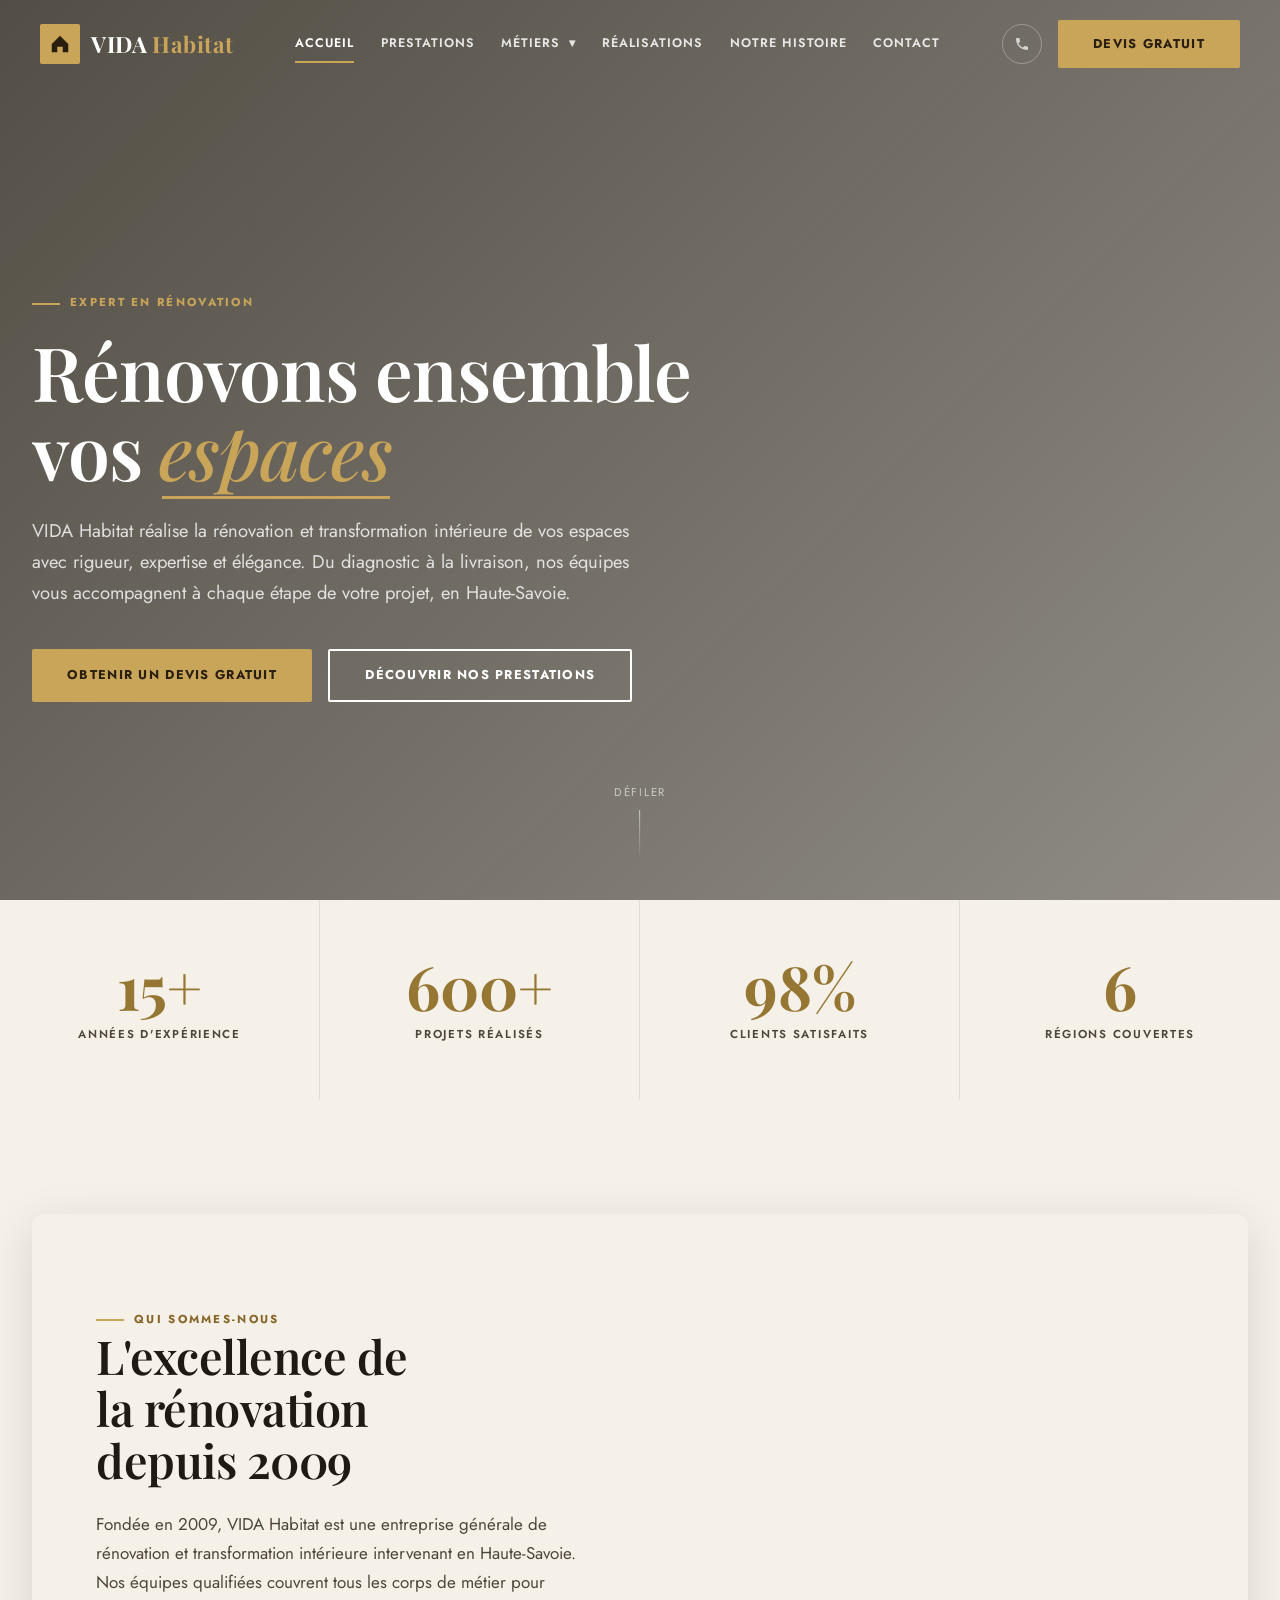
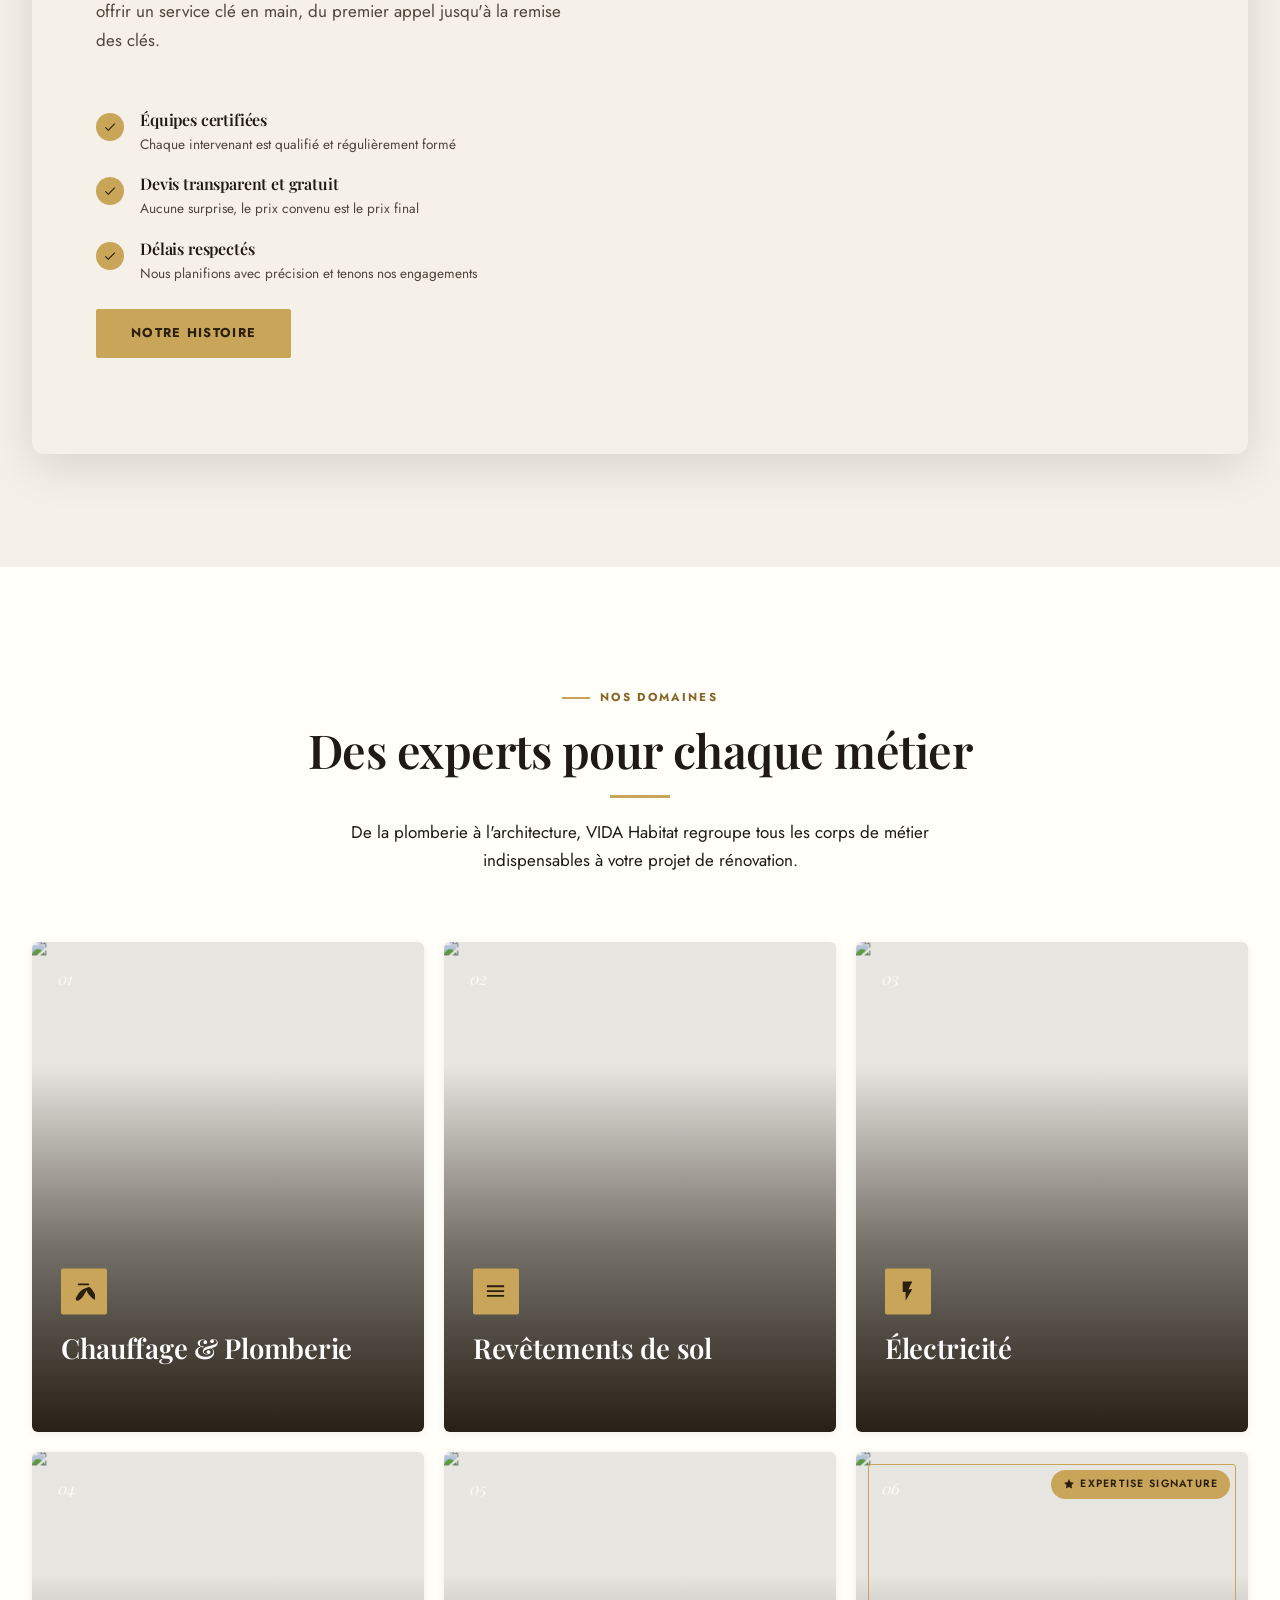
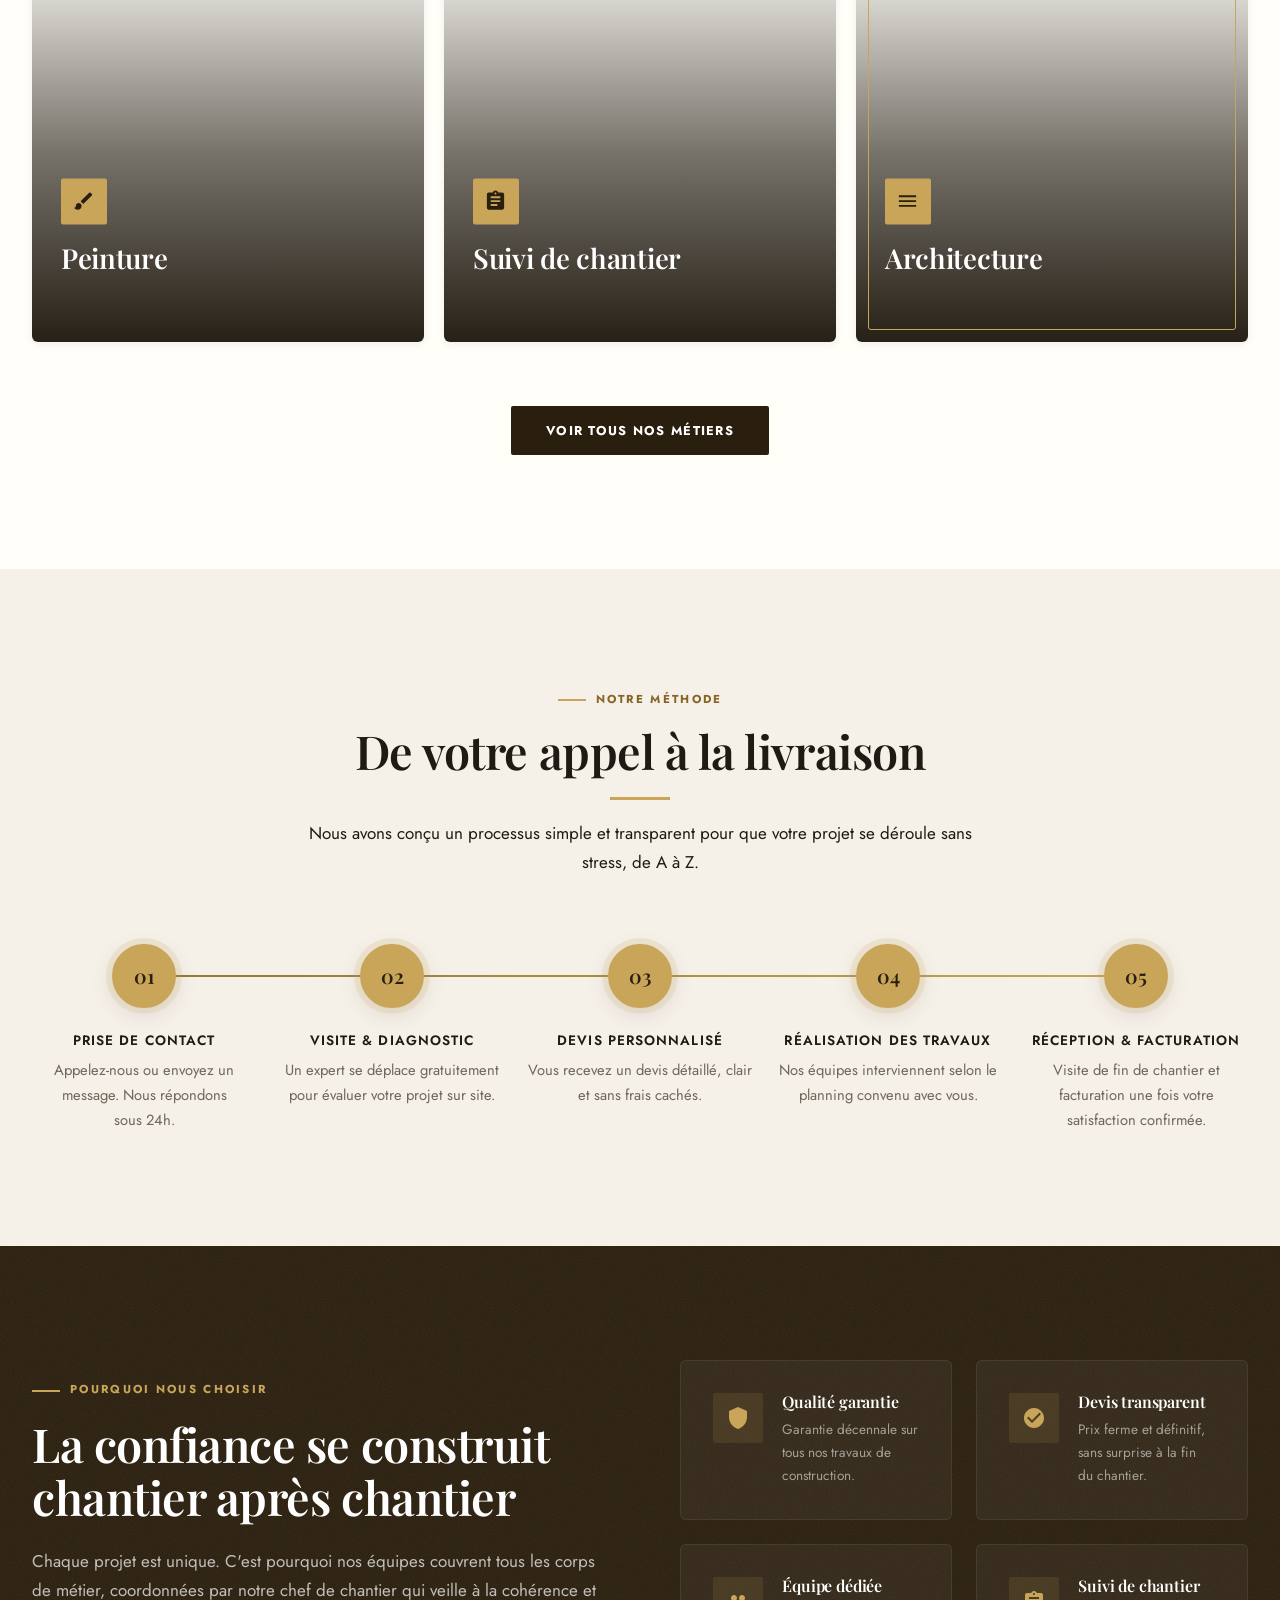
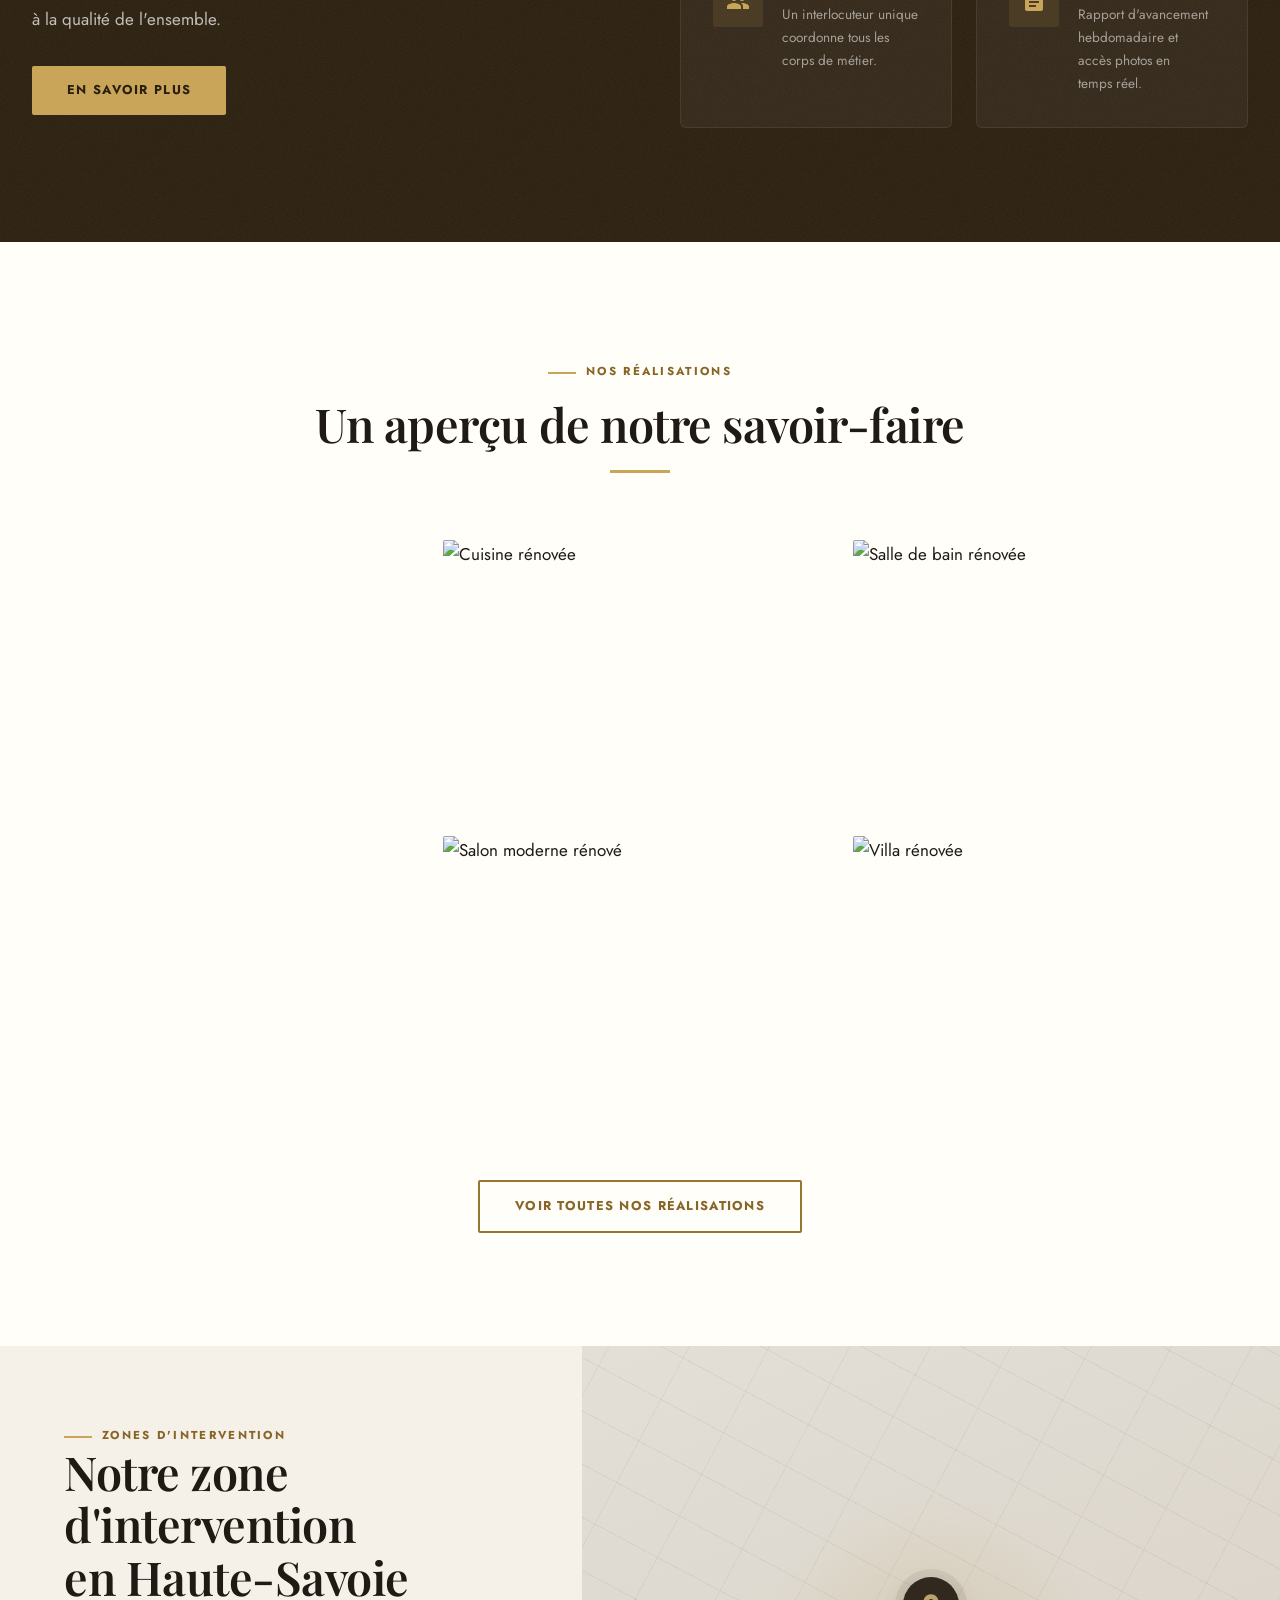
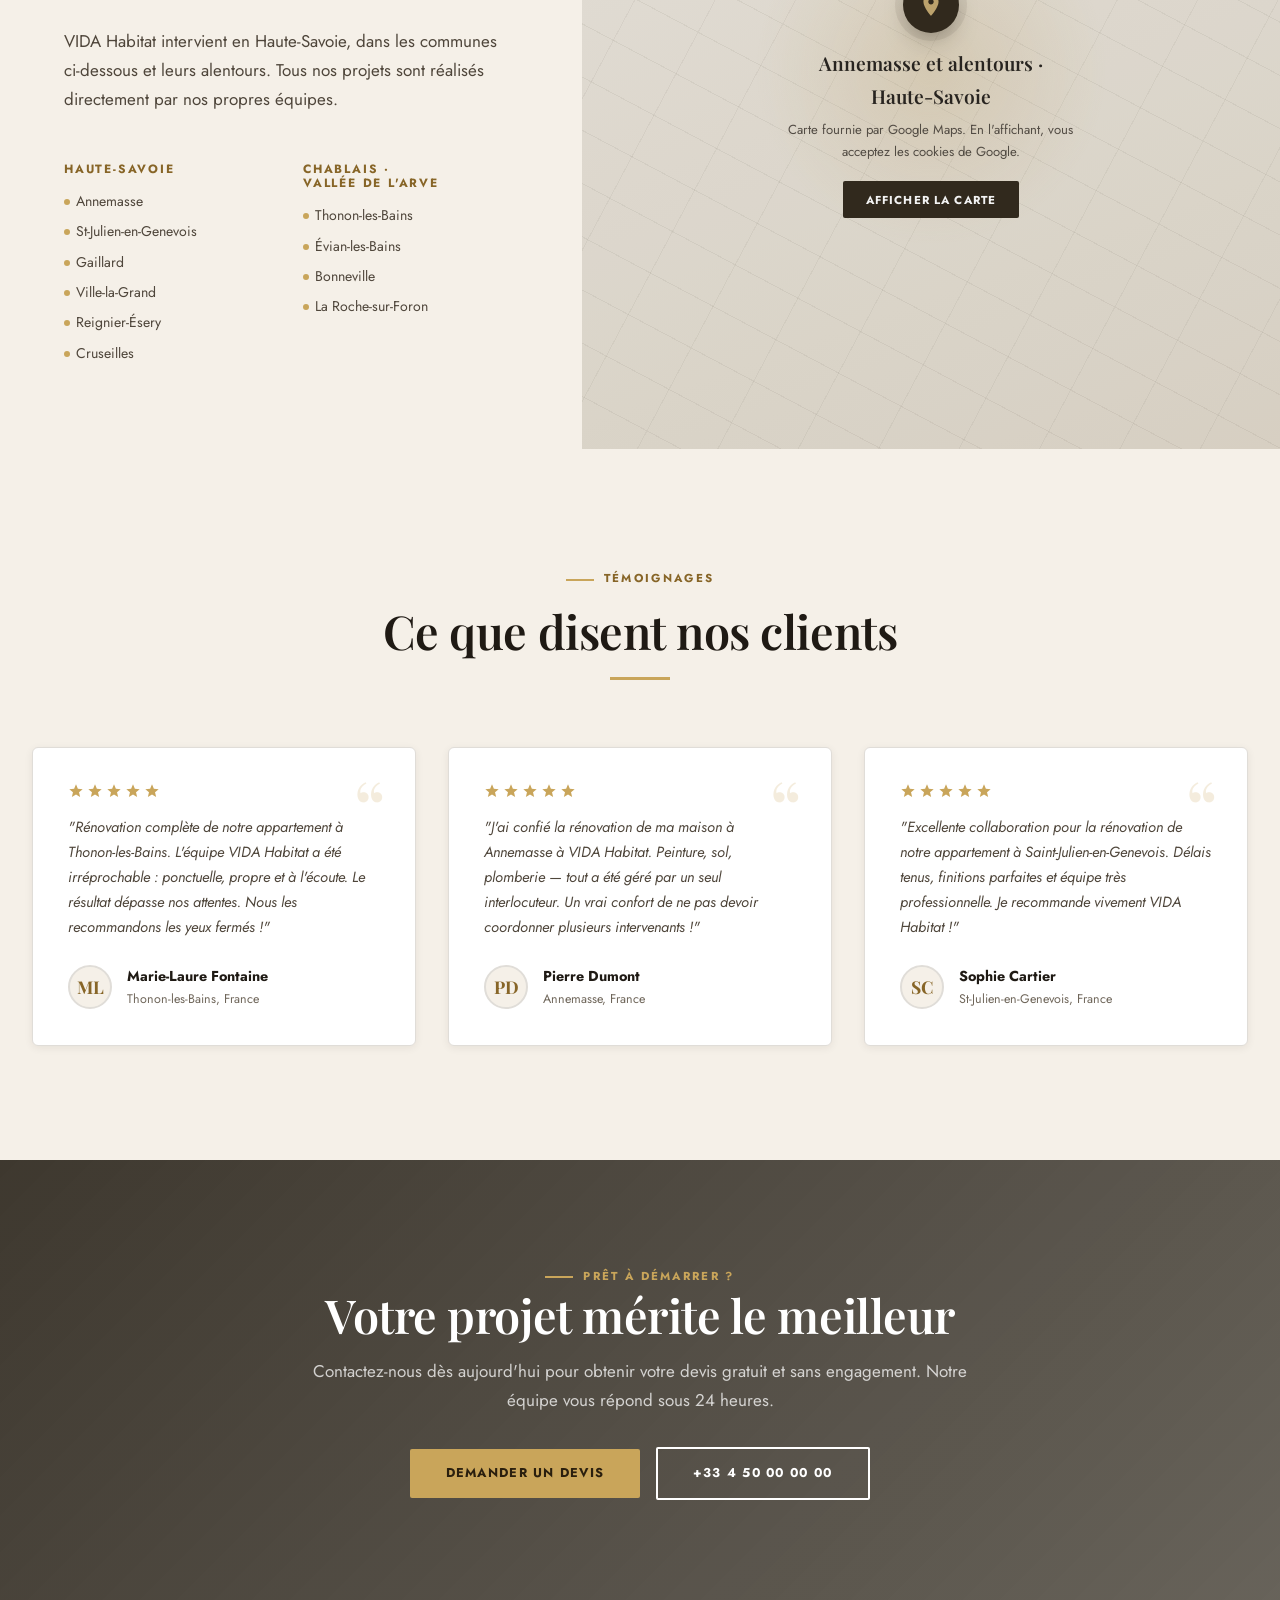
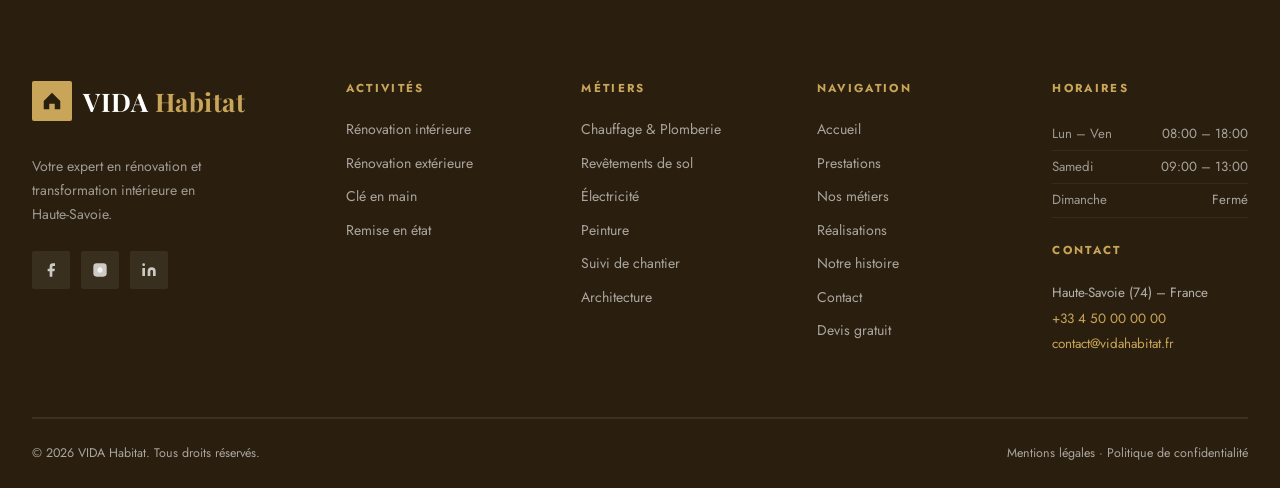
==== commit b4bc2504: "feat: hero d'accueil avec titre révélé ligne à ligne et plan de maison 3D en WebGL (desktop uniqueme" ====
--- a/index.html
+++ b/index.html
@@ -175,7 +175,7 @@
   <div class="container">
     <div class="hero-content">
       <span class="label">Expert en rénovation</span>
-      <h1>Rénovons ensemble<br>vos <em>espaces</em></h1>
+      <h1 class="hero-title"><span class="line"><span>Rénovons ensemble</span></span> <span class="line"><span>vos <em>espaces</em></span></span></h1>
       <p>VIDA Habitat réalise la rénovation et transformation intérieure de vos espaces avec rigueur, expertise et élégance. Du diagnostic à la livraison, nos équipes vous accompagnent à chaque étape de votre projet, en Haute-Savoie.</p>
       <div class="hero-actions">
         <a href="contact.html" class="btn btn-accent">Obtenir un devis gratuit</a>
--- a/css/style.css
+++ b/css/style.css
@@ -2604,3 +2604,57 @@
   .works-card-zoom { opacity: 1; transform: none; width: 34px; height: 34px; top: 0.6rem; right: 0.6rem; }
   .works-card-zoom svg { width: 16px; height: 16px; }
 }
+
+/* ─── 40. Hero d'accueil : titre révélé ligne à ligne + plan 3D ─── */
+.hero-title .line {
+  display: block;
+  overflow: hidden;
+  /* marge pour les jambages et l'italique, sans changer l'interlignage */
+  padding: 0 0.12em 0.12em 0;
+  margin-bottom: -0.12em;
+}
+.hero-title .line > span { display: inline-block; }
+.hero-title em { position: relative; }
+.hero-title em::after {
+  content: '';
+  position: absolute;
+  left: 0.04em;
+  right: 0.02em;
+  bottom: 0.02em;
+  height: 0.045em;
+  min-height: 2px;
+  background: var(--accent);
+  transform-origin: left;
+}
+@keyframes line-up { from { transform: translate3d(0, 108%, 0); } }
+@keyframes underline-in { from { transform: scaleX(0); } }
+.js .hero-content > .hero-title { animation: none; }
+.js .hero-title .line > span { animation: line-up 1.25s var(--ease-out) backwards; }
+.js .hero-title .line:nth-child(1) > span { animation-delay: 0.25s; }
+.js .hero-title .line:nth-child(2) > span { animation-delay: 0.4s; }
+.js .hero-title em::after { animation: underline-in 1s 1.3s var(--ease-out) backwards; }
+
+/* Plan 3D (créé par JavaScript sur grand écran uniquement) */
+.hero-3d {
+  position: absolute;
+  top: 0;
+  right: 0;
+  width: min(50%, calc(100% - 700px)); /* ne passe jamais sous le titre */
+  height: 100%;
+  pointer-events: none;
+  opacity: 0;
+  transition: opacity 1.4s var(--ease-out);
+  -webkit-mask-image: linear-gradient(to right, transparent, #000 18%);
+  mask-image: linear-gradient(to right, transparent, #000 18%);
+}
+.hero-3d.is-ready { opacity: 1; }
+.hero.has-3d .hero-overlay {
+  background: linear-gradient(100deg, rgba(25,18,8,0.84) 0%, rgba(25,18,8,0.7) 50%, rgba(25,18,8,0.8) 100%);
+}
+@media (max-width: 1199px) {
+  .hero-3d { display: none; }
+}
+@media (prefers-reduced-motion: reduce) {
+  .js .hero-title .line > span, .js .hero-title em::after { animation: none !important; }
+  .hero-3d { display: none; }
+}
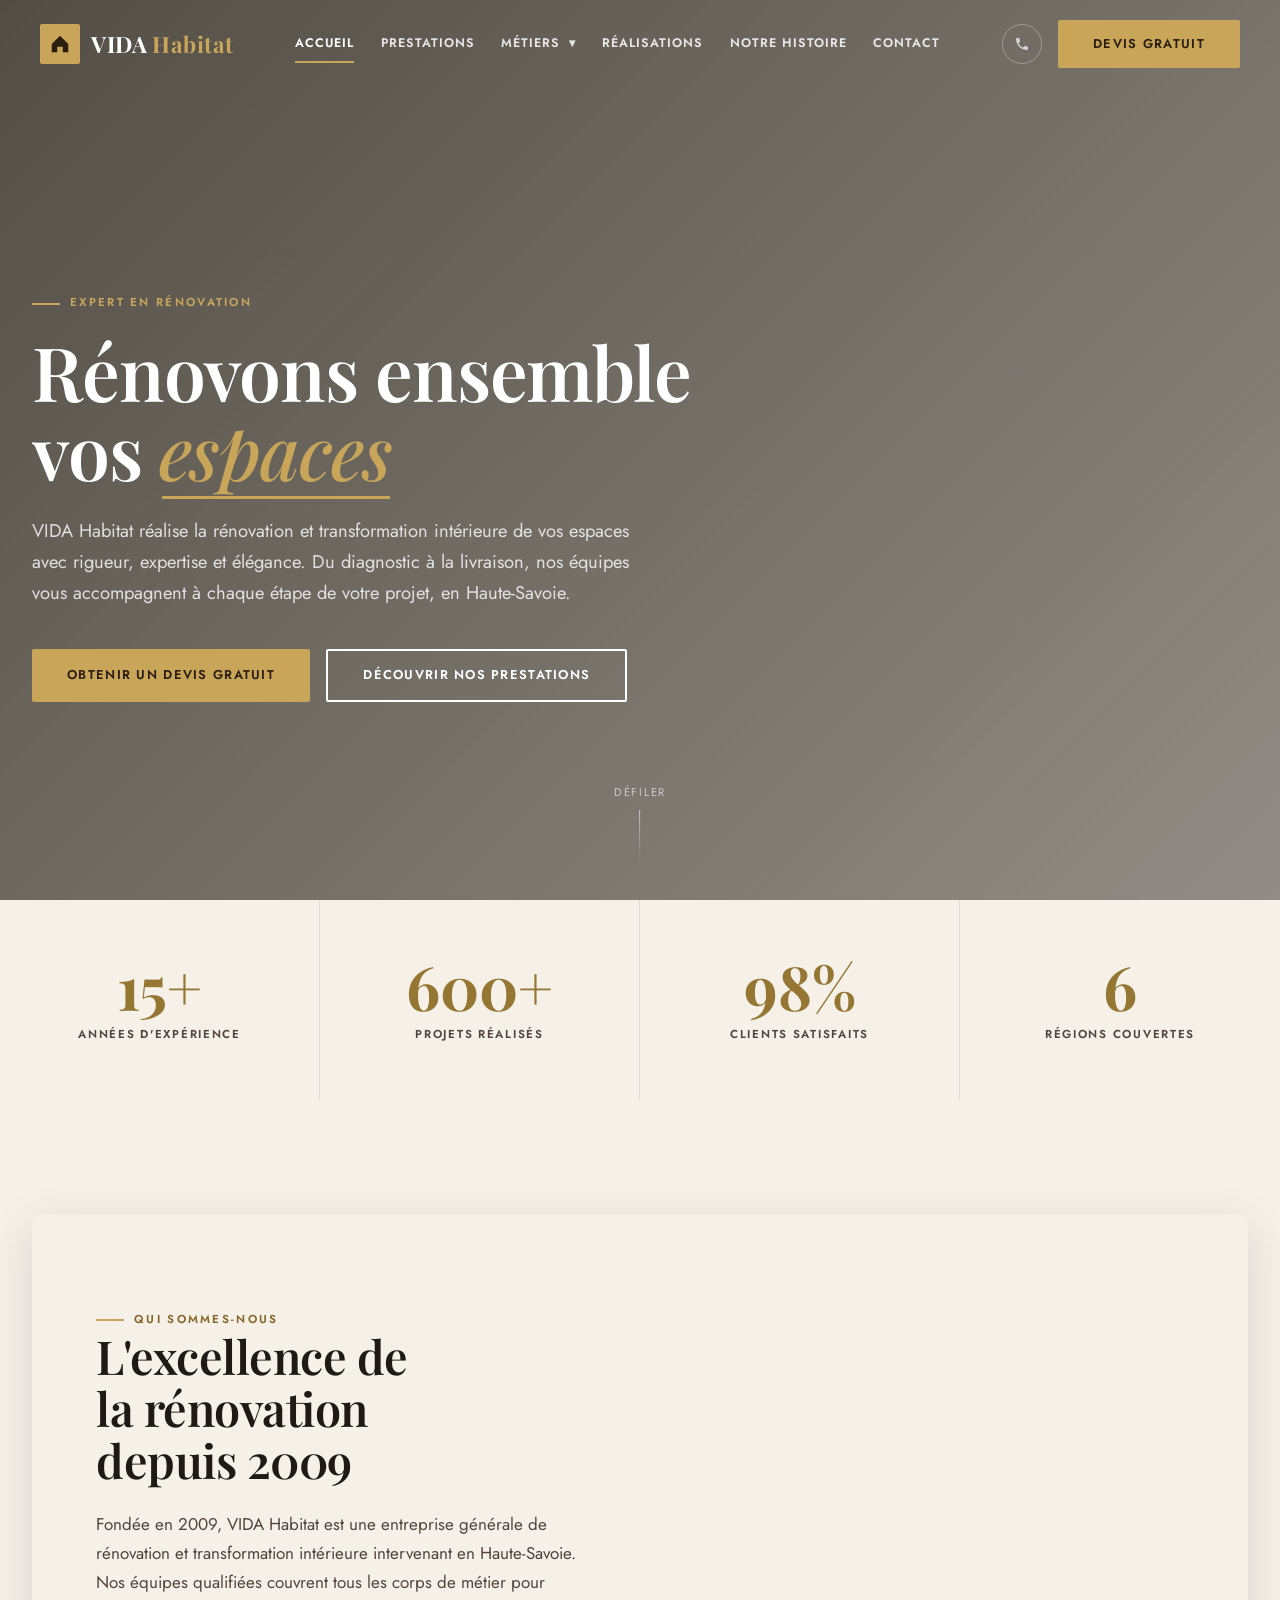
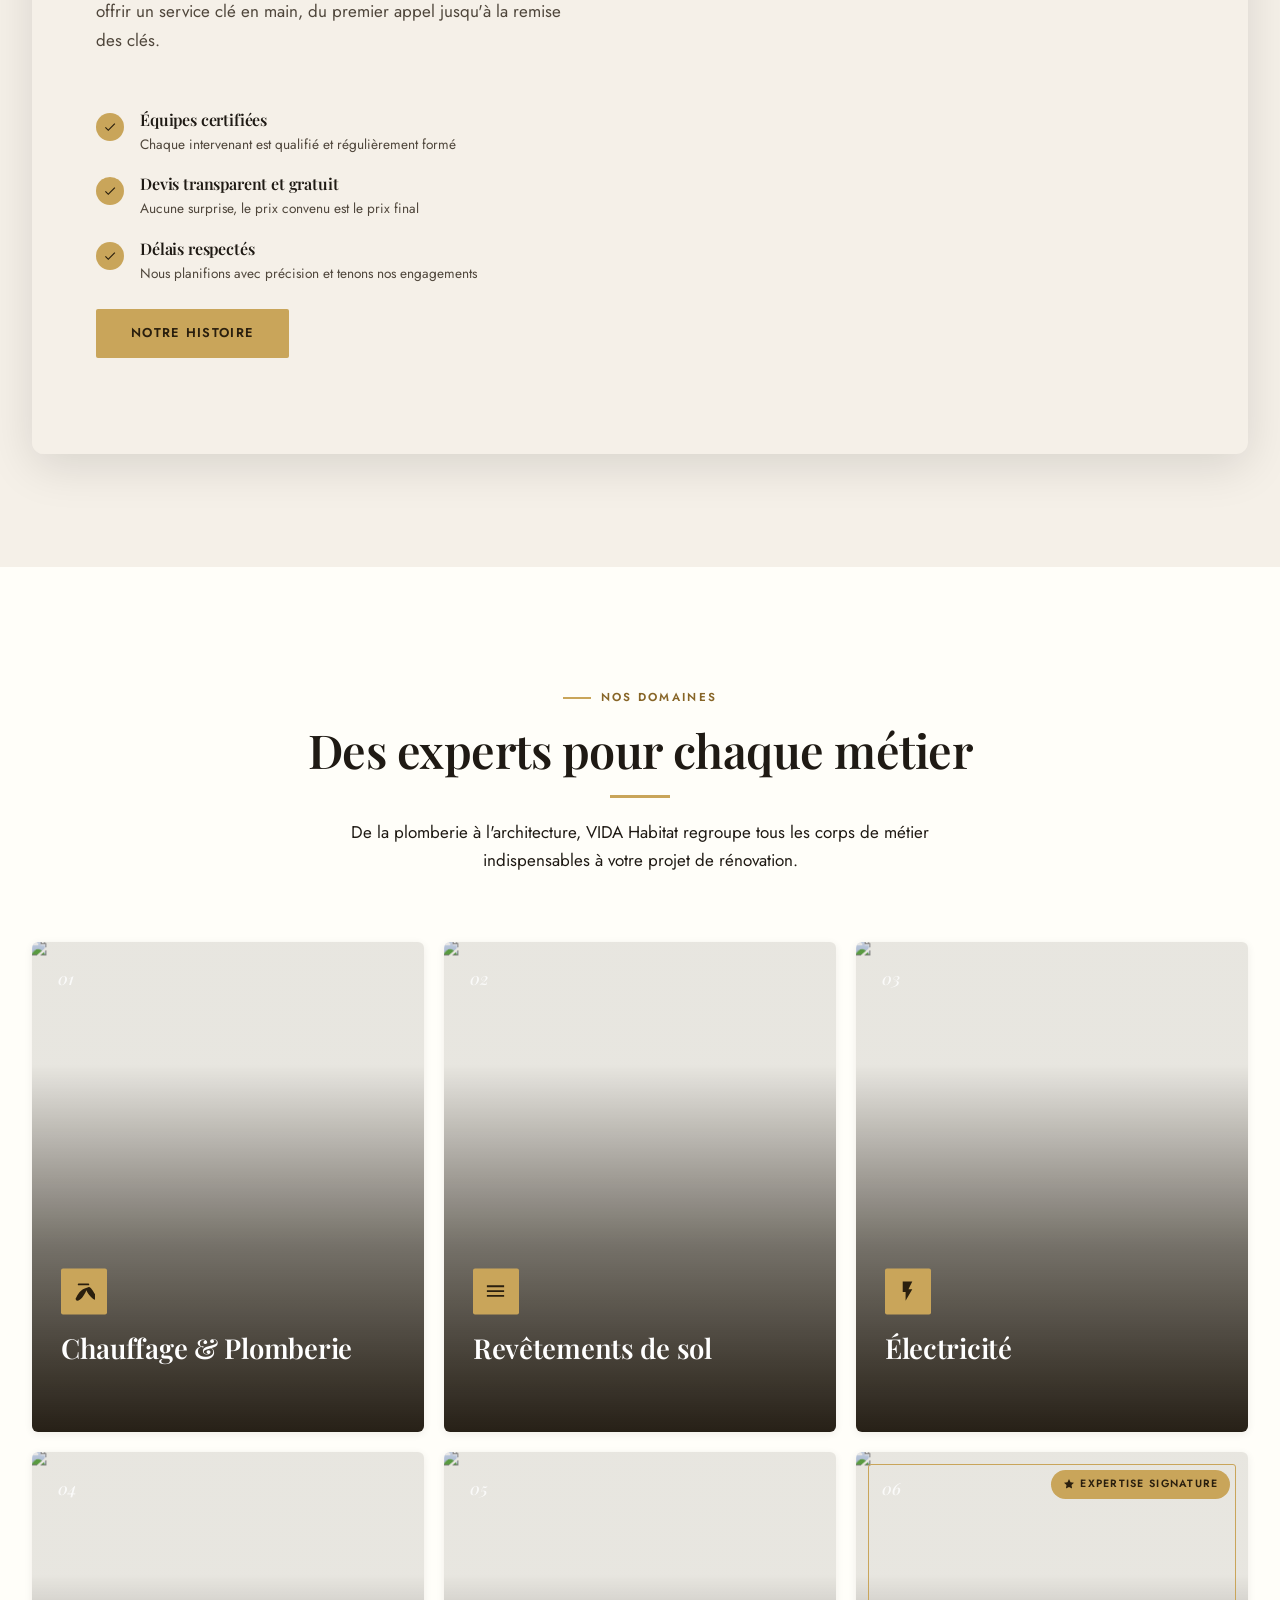
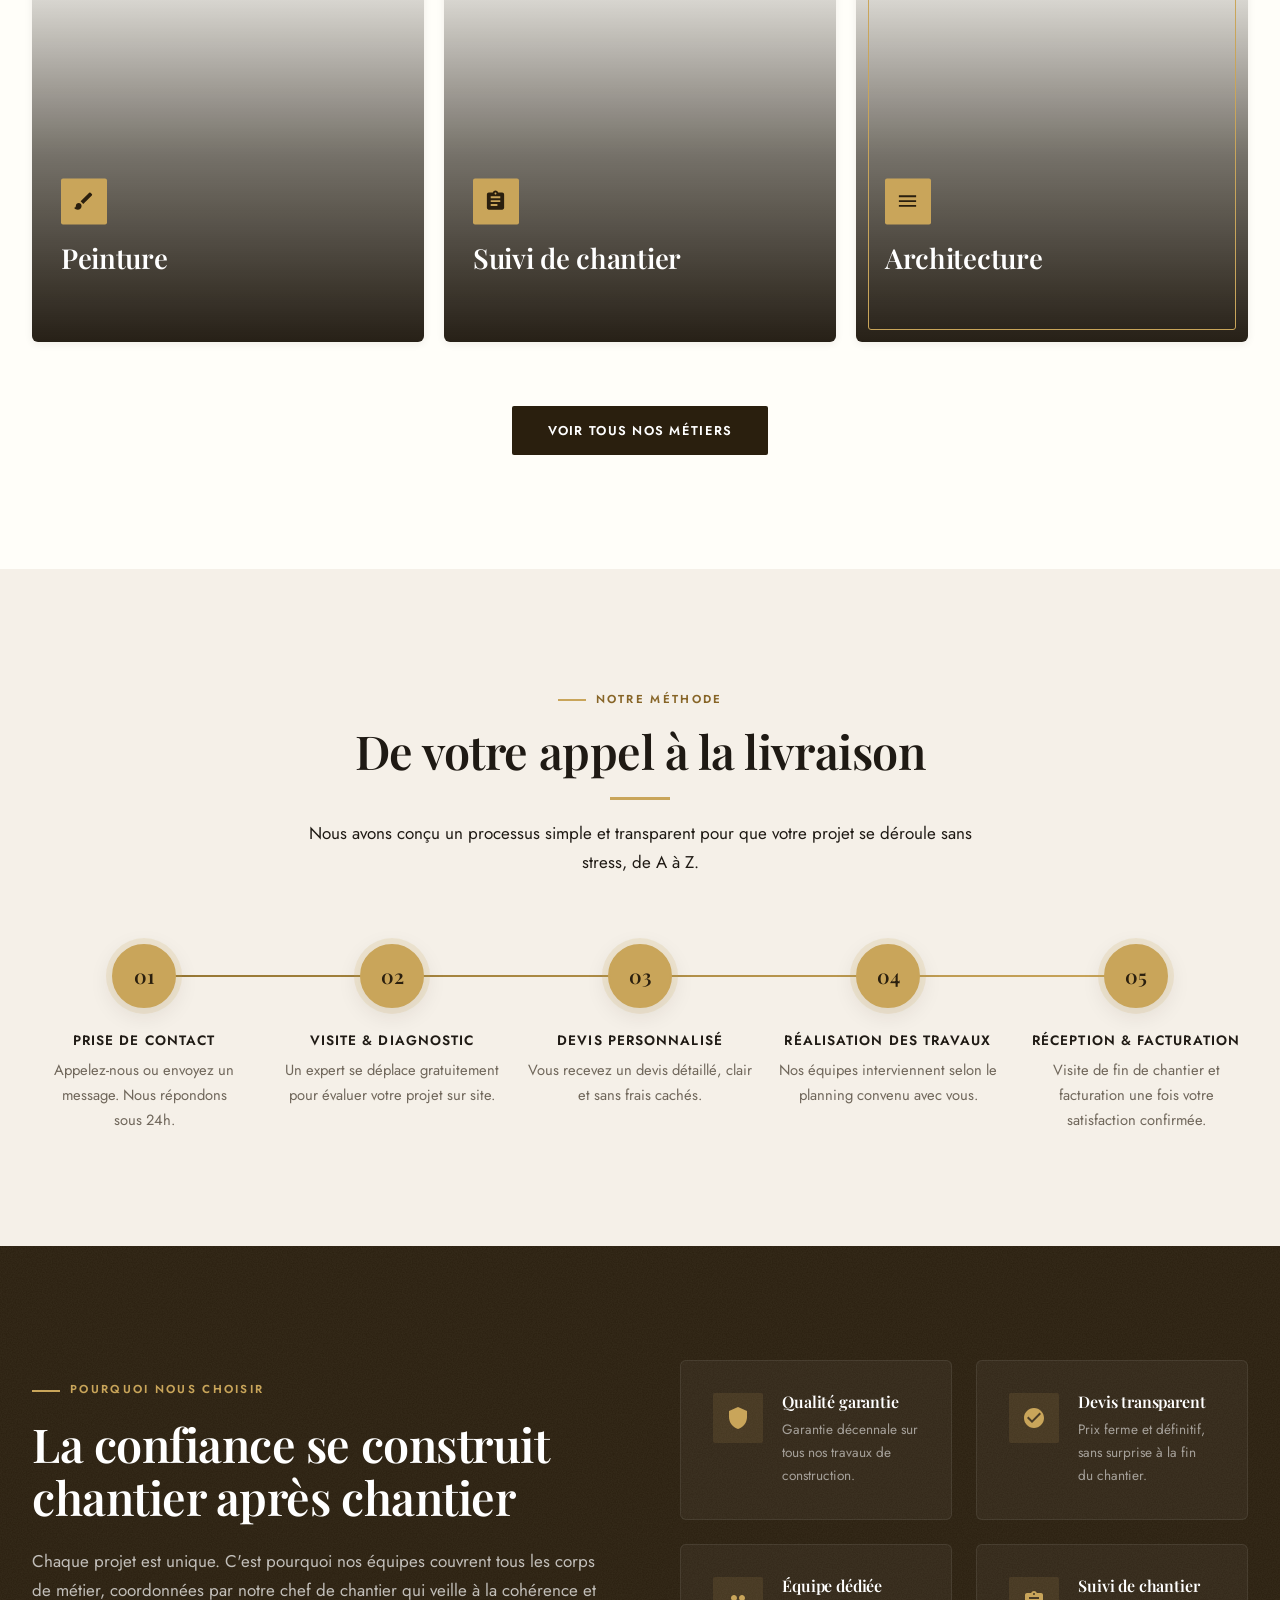
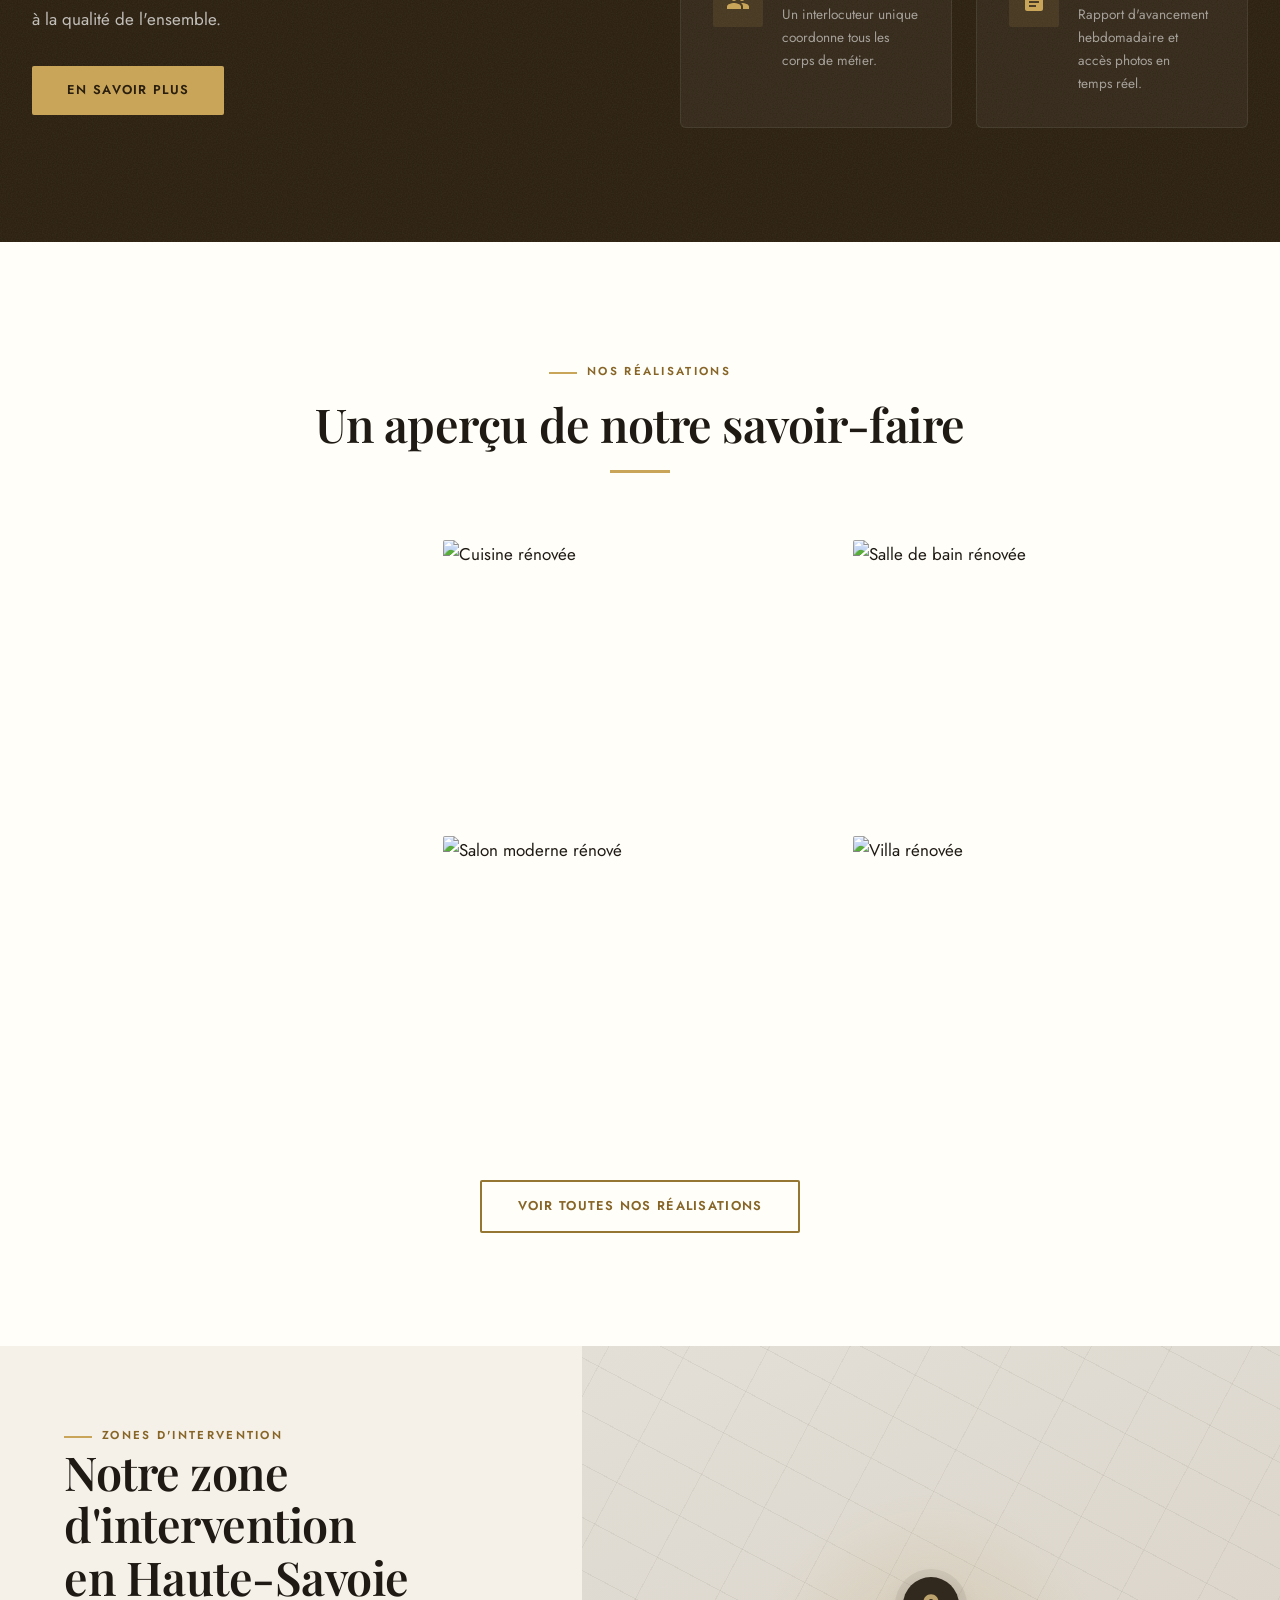
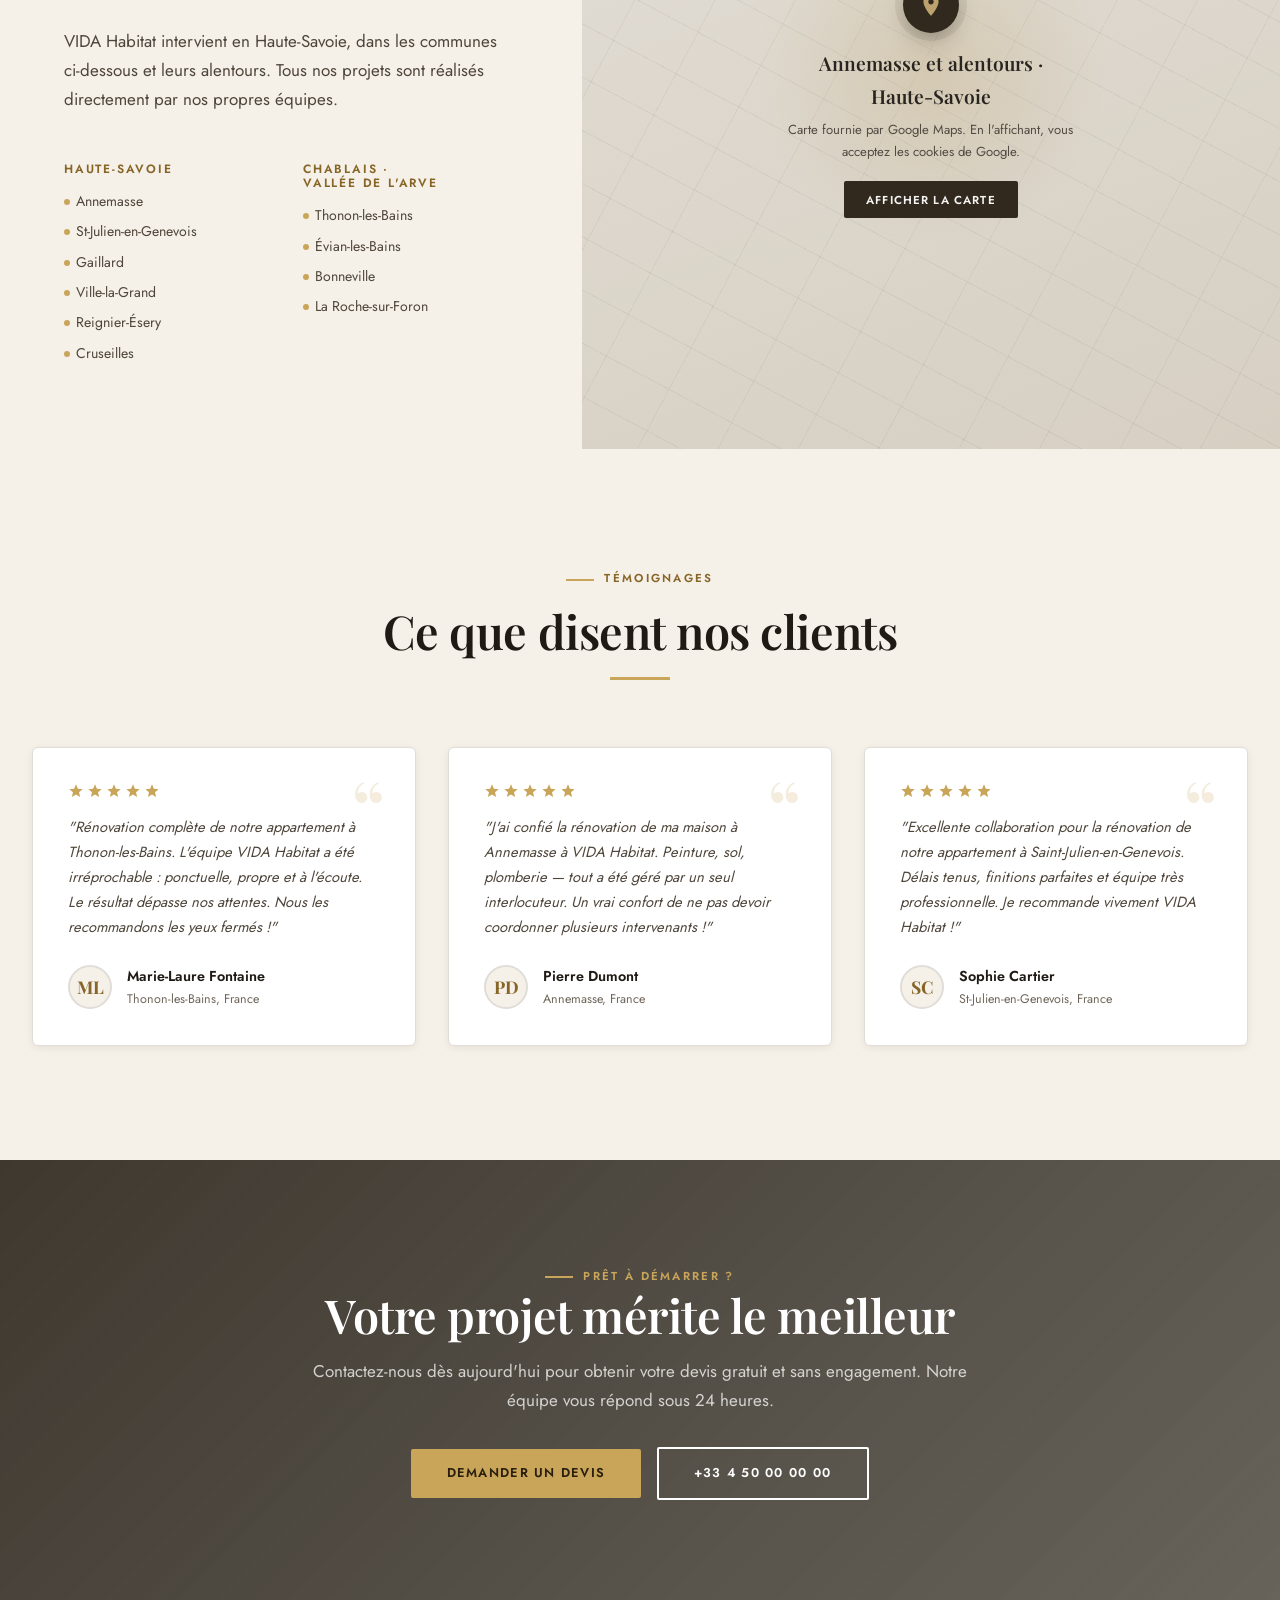
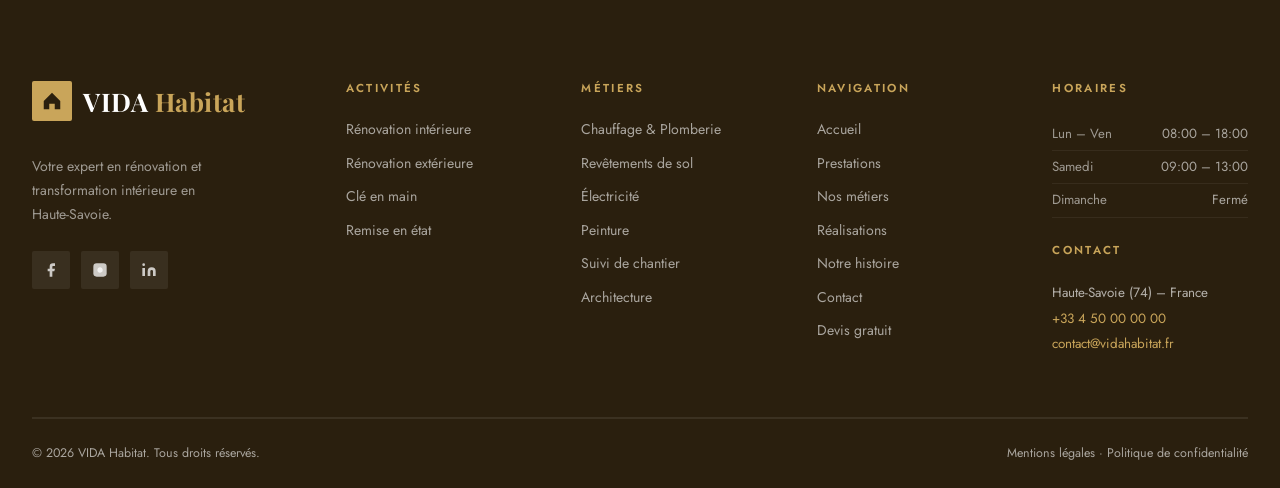
==== commit 4f6afb63: "refactor: suppression des styles en ligne, polices et Lenis hébergés localement, pages mentions léga" ====
--- a/index.html
+++ b/index.html
@@ -103,9 +103,8 @@
   }
   </script>
   <!-- @seo:end -->
-  <link rel="preconnect" href="https://fonts.googleapis.com">
-  <link rel="preconnect" href="https://fonts.gstatic.com" crossorigin>
-  <link href="https://fonts.googleapis.com/css2?family=Jost:wght@400;500;600&family=Playfair+Display:ital,wght@0,500;0,600;0,700;1,500&display=swap" rel="stylesheet">
+  <link rel="preload" href="fonts/jost-latin.woff2" as="font" type="font/woff2" crossorigin>
+  <link rel="preload" href="fonts/playfair-display-latin.woff2" as="font" type="font/woff2" crossorigin>
   <script>document.documentElement.classList.add('js')</script>
   <link rel="stylesheet" href="css/style.css">
 </head>
@@ -214,7 +213,7 @@
 <!-- ═══ INTRO ═══ -->
 <section class="section bg-light">
   <div class="container">
-    <div class="split-section reverse" style="border-radius: 12px; overflow: hidden; box-shadow: 0 12px 48px rgba(0,0,0,0.12);">
+    <div class="split-section reverse split-section--card">
       <div class="split-img">
         <img alt="Rénovation intérieure en cours par une équipe VIDA Habitat" src="https://images.unsplash.com/photo-1517581177682-a085bb7ffb15?auto=format&amp;fit=crop&amp;w=900&amp;q=80" srcset="https://images.unsplash.com/photo-1517581177682-a085bb7ffb15?auto=format&amp;fit=crop&amp;w=480&amp;q=80 480w, https://images.unsplash.com/photo-1517581177682-a085bb7ffb15?auto=format&amp;fit=crop&amp;w=800&amp;q=80 800w, https://images.unsplash.com/photo-1517581177682-a085bb7ffb15?auto=format&amp;fit=crop&amp;w=1200&amp;q=80 1200w" sizes="(max-width: 640px) 100vw, (max-width: 1024px) 50vw, 40vw" width="1200" height="900" loading="lazy" decoding="async">
       </div>
@@ -222,18 +221,18 @@
         <span class="label">Qui sommes-nous</span>
         <h2>L'excellence de la rénovation depuis 2009</h2>
         <p>Fondée en 2009, VIDA Habitat est une entreprise générale de rénovation et transformation intérieure intervenant en Haute-Savoie. Nos équipes qualifiées couvrent tous les corps de métier pour offrir un service clé en main, du premier appel jusqu'à la remise des clés.</p>
-        <div class="feature-list" style="margin: 1.5rem 0;">
+        <div class="feature-list my-1-5">
           <div class="feature-item">
             <div class="feature-icon"><svg viewBox="0 0 24 24"><path d="M9 16.17L4.83 12l-1.42 1.41L9 19 21 7l-1.41-1.41z"/></svg></div>
-            <div><h4>Équipes certifiées</h4><p style="color:var(--text-mid);font-size:.85rem;">Chaque intervenant est qualifié et régulièrement formé</p></div>
+            <div><h3>Équipes certifiées</h3><p class="feature-note">Chaque intervenant est qualifié et régulièrement formé</p></div>
           </div>
           <div class="feature-item">
             <div class="feature-icon"><svg viewBox="0 0 24 24"><path d="M9 16.17L4.83 12l-1.42 1.41L9 19 21 7l-1.41-1.41z"/></svg></div>
-            <div><h4>Devis transparent et gratuit</h4><p style="color:var(--text-mid);font-size:.85rem;">Aucune surprise, le prix convenu est le prix final</p></div>
+            <div><h3>Devis transparent et gratuit</h3><p class="feature-note">Aucune surprise, le prix convenu est le prix final</p></div>
           </div>
           <div class="feature-item">
             <div class="feature-icon"><svg viewBox="0 0 24 24"><path d="M9 16.17L4.83 12l-1.42 1.41L9 19 21 7l-1.41-1.41z"/></svg></div>
-            <div><h4>Délais respectés</h4><p style="color:var(--text-mid);font-size:.85rem;">Nous planifions avec précision et tenons nos engagements</p></div>
+            <div><h3>Délais respectés</h3><p class="feature-note">Nous planifions avec précision et tenons nos engagements</p></div>
           </div>
         </div>
         <a href="histoire.html" class="btn btn-accent">Notre histoire</a>
@@ -391,8 +390,8 @@
     <div class="why-layout">
       <div class="reveal from-left">
         <span class="label">Pourquoi nous choisir</span>
-        <h2 style="color: var(--white); margin: 1rem 0 1.5rem;">La confiance se construit chantier après chantier</h2>
-        <p style="color: rgba(255,255,255,0.7); margin-bottom: 2rem;">Chaque projet est unique. C'est pourquoi nos équipes couvrent tous les corps de métier, coordonnées par notre chef de chantier qui veille à la cohérence et à la qualité de l'ensemble.</p>
+        <h2 class="heading-on-dark">La confiance se construit chantier après chantier</h2>
+        <p class="text-on-dark-strong mb-2">Chaque projet est unique. C'est pourquoi nos équipes couvrent tous les corps de métier, coordonnées par notre chef de chantier qui veille à la cohérence et à la qualité de l'ensemble.</p>
         <a href="histoire.html" class="btn btn-accent">En savoir plus</a>
       </div>
 
@@ -400,28 +399,28 @@
         <div class="why-card">
           <div class="why-icon"><svg viewBox="0 0 24 24"><path d="M12 1L3 5v6c0 5.55 3.84 10.74 9 12 5.16-1.26 9-6.45 9-12V5l-9-4z"/></svg></div>
           <div>
-            <h4>Qualité garantie</h4>
+            <h3>Qualité garantie</h3>
             <p>Garantie décennale sur tous nos travaux de construction.</p>
           </div>
         </div>
         <div class="why-card">
           <div class="why-icon"><svg viewBox="0 0 24 24"><path d="M12 2C6.48 2 2 6.48 2 12s4.48 10 10 10 10-4.48 10-10S17.52 2 12 2zm-2 15l-5-5 1.41-1.41L10 14.17l7.59-7.59L19 8l-9 9z"/></svg></div>
           <div>
-            <h4>Devis transparent</h4>
+            <h3>Devis transparent</h3>
             <p>Prix ferme et définitif, sans surprise à la fin du chantier.</p>
           </div>
         </div>
         <div class="why-card">
           <div class="why-icon"><svg viewBox="0 0 24 24"><path d="M16 11c1.66 0 2.99-1.34 2.99-3S17.66 5 16 5c-1.66 0-3 1.34-3 3s1.34 3 3 3zm-8 0c1.66 0 2.99-1.34 2.99-3S9.66 5 8 5C6.34 5 5 6.34 5 8s1.34 3 3 3zm0 2c-2.33 0-7 1.17-7 3.5V19h14v-2.5c0-2.33-4.67-3.5-7-3.5zm8 0c-.29 0-.62.02-.97.05 1.16.84 1.97 1.97 1.97 3.45V19h6v-2.5c0-2.33-4.67-3.5-7-3.5z"/></svg></div>
           <div>
-            <h4>Équipe dédiée</h4>
+            <h3>Équipe dédiée</h3>
             <p>Un interlocuteur unique coordonne tous les corps de métier.</p>
           </div>
         </div>
         <div class="why-card">
           <div class="why-icon"><svg viewBox="0 0 24 24"><path d="M19 3h-4.18C14.4 1.84 13.3 1 12 1c-1.3 0-2.4.84-2.82 2H5c-1.1 0-2 .9-2 2v14c0 1.1.9 2 2 2h14c1.1 0 2-.9 2-2V5c0-1.1-.9-2-2-2zm-7 0c.55 0 1 .45 1 1s-.45 1-1 1-1-.45-1-1 .45-1 1-1zm2 14H7v-2h7v2zm3-4H7v-2h10v2zm0-4H7V7h10v2z"/></svg></div>
           <div>
-            <h4>Suivi de chantier</h4>
+            <h3>Suivi de chantier</h3>
             <p>Rapport d'avancement hebdomadaire et accès photos en temps réel.</p>
           </div>
         </div>
@@ -478,7 +477,7 @@
     <p>VIDA Habitat intervient en Haute-Savoie, dans les communes ci-dessous et leurs alentours. Tous nos projets sont réalisés directement par nos propres équipes.</p>
     <div class="zones-grid">
       <div class="zone-group">
-        <h4>Haute-Savoie</h4>
+        <h3>Haute-Savoie</h3>
         <ul>
           <li>Annemasse</li>
           <li>St-Julien-en-Genevois</li>
@@ -489,7 +488,7 @@
         </ul>
       </div>
       <div class="zone-group">
-        <h4>Chablais · Vallée de l'Arve</h4>
+        <h3>Chablais · Vallée de l'Arve</h3>
         <ul>
           <li>Thonon-les-Bains</li>
           <li>Évian-les-Bains</li>
@@ -588,7 +587,7 @@
       <span class="label">Prêt à démarrer ?</span>
       <h2>Votre projet mérite le meilleur</h2>
       <p>Contactez-nous dès aujourd'hui pour obtenir votre devis gratuit et sans engagement. Notre équipe vous répond sous 24 heures.</p>
-      <div class="flex flex-center gap-1" style="flex-wrap:wrap;">
+      <div class="flex flex-center gap-1 flex-wrap">
         <a href="contact.html" class="btn btn-accent">Demander un devis</a>
         <a href="tel:+33450000000" class="btn btn-outline">+33 4 50 00 00 00</a>
       </div>
@@ -670,8 +669,7 @@
 
     <div class="footer-bottom">
       <p>&copy; <span data-year>2025</span> VIDA Habitat. Tous droits réservés.</p>
-      <!-- PLACEHOLDER : pages légales à créer -->
-      <p><a href="#">Mentions légales</a> · <a href="#">Politique de confidentialité</a></p>
+      <p><a href="mentions-legales.html">Mentions légales</a> · <a href="confidentialite.html">Politique de confidentialité</a></p>
     </div>
   </div>
 </footer>
--- a/css/style.css
+++ b/css/style.css
@@ -1,6 +1,34 @@
 /* ========================================
    VIDA HABITAT - Feuille de style principale
    ======================================== */
+
+/* ─── 0. Polices hébergées sur le site (aucun appel à Google Fonts) ───
+   Jost et Playfair Display, licence SIL Open Font License (voir fonts/OFL.txt).
+   Fichiers variables, sous-ensemble latin (français complet). */
+@font-face {
+  font-family: 'Jost';
+  font-style: normal;
+  font-weight: 400 600;
+  font-display: swap;
+  src: url('../fonts/jost-latin.woff2') format('woff2');
+  unicode-range: U+0000-00FF, U+0131, U+0152-0153, U+02BB-02BC, U+02C6, U+02DA, U+02DC, U+0304, U+0308, U+0329, U+2000-206F, U+20AC, U+2122, U+2191, U+2193, U+2212, U+2215, U+FEFF, U+FFFD;
+}
+@font-face {
+  font-family: 'Playfair Display';
+  font-style: normal;
+  font-weight: 500 700;
+  font-display: swap;
+  src: url('../fonts/playfair-display-latin.woff2') format('woff2');
+  unicode-range: U+0000-00FF, U+0131, U+0152-0153, U+02BB-02BC, U+02C6, U+02DA, U+02DC, U+0304, U+0308, U+0329, U+2000-206F, U+20AC, U+2122, U+2191, U+2193, U+2212, U+2215, U+FEFF, U+FFFD;
+}
+@font-face {
+  font-family: 'Playfair Display';
+  font-style: italic;
+  font-weight: 500;
+  font-display: swap;
+  src: url('../fonts/playfair-display-italic-latin.woff2') format('woff2');
+  unicode-range: U+0000-00FF, U+0131, U+0152-0153, U+02BB-02BC, U+02C6, U+02DA, U+02DC, U+0304, U+0308, U+0329, U+2000-206F, U+20AC, U+2122, U+2191, U+2193, U+2212, U+2215, U+FEFF, U+FFFD;
+}
 
 /* ─── 1. Variables ─── */
 :root {
@@ -1024,7 +1052,7 @@
   margin-top: 2px;
 }
 .feature-icon svg { width: 14px; height: 14px; fill: var(--primary); }
-.feature-item h4 { margin-bottom: 0.2rem; font-size: 1rem; }
+.feature-item h3 { margin-bottom: 0.2rem; font-size: 1rem; }
 .feature-item p { font-size: 0.88rem; color: var(--text-light); }
 
 /* ─── 13. Testimonials ─── */
@@ -1127,7 +1155,7 @@
 .map-info h2 { color: var(--text); margin-bottom: 1.5rem; }
 .map-info p { color: var(--text-mid); margin-bottom: 2rem; }
 .zones-grid { display: grid; grid-template-columns: 1fr 1fr; gap: 1.5rem; margin-top: 1rem; }
-.zone-group h4 {
+.zone-group h3 {
   color: var(--accent-ink);
   font-family: var(--font-sans);
   font-size: 0.75rem;
@@ -1218,7 +1246,7 @@
   border: 1px solid var(--border);
 }
 .contact-detail-icon svg { width: 20px; height: 20px; fill: var(--accent); }
-.contact-detail-text h4 { font-size: 0.8rem; text-transform: uppercase; letter-spacing: 0.1em; font-family: var(--font-sans); color: var(--text-light); margin-bottom: 0.3rem; }
+.contact-detail-text h3 { font-size: 0.8rem; text-transform: uppercase; letter-spacing: 0.1em; font-family: var(--font-sans); color: var(--text-light); margin-bottom: 0.3rem; }
 .contact-detail-text p, .contact-detail-text a { color: var(--text); font-weight: 600; transition: color 0.2s; }
 .contact-detail-text a:hover { color: var(--accent-ink); }
 
@@ -1458,7 +1486,7 @@
   flex-shrink: 0;
 }
 .why-icon svg { width: 24px; height: 24px; fill: var(--accent); }
-.why-card h4 { color: var(--white); margin-bottom: 0.4rem; font-size: 1rem; }
+.why-card h3 { color: var(--white); margin-bottom: 0.4rem; font-size: 1rem; }
 .why-card p { font-size: 0.85rem; color: rgba(255,255,255,0.55); }
 
 /* ─── 20. Prestations Page ─── */
@@ -1565,7 +1593,7 @@
   padding: 1.2rem;
   border-left: 3px solid var(--accent);
 }
-.metier-feature h4 { font-size: 0.9rem; margin-bottom: 0.3rem; }
+.metier-feature h3 { font-size: 0.9rem; margin-bottom: 0.3rem; }
 .metier-feature p { font-size: 0.82rem; color: var(--text-light); }
 .metier-gallery {
   display: grid;
@@ -2658,3 +2686,106 @@
   .js .hero-title .line > span, .js .hero-title em::after { animation: none !important; }
   .hero-3d { display: none; }
 }
+
+/* ─── 41. Classes de mise en page (remplacent les anciens styles en ligne) ─── */
+/* Espacements */
+.mt-05 { margin-top: 0.5rem; }
+.mt-1-5 { margin-top: 1.5rem; }
+.mt-3 { margin-top: 3rem; }
+.mb-1 { margin-bottom: 1rem; }
+.mb-1-5 { margin-bottom: 1.5rem; }
+.mb-2 { margin-bottom: 2rem; }
+.mb-2-5 { margin-bottom: 2.5rem; }
+.mb-5 { margin-bottom: 5rem; }
+.my-1-5 { margin-top: 1.5rem; margin-bottom: 1.5rem; }
+.flex-wrap { flex-wrap: wrap; }
+.grid-2-tight { display: grid; grid-template-columns: 1fr 1fr; gap: 1rem; }
+
+/* Textes */
+.text-mid { color: var(--text-mid); }
+.text-on-dark { color: rgba(255,255,255,0.65); }
+.text-on-dark-strong { color: rgba(255,255,255,0.7); }
+.intro-title { margin: 1rem auto; max-width: 700px; }
+.intro-text { margin: 0 auto; max-width: 70ch; color: var(--text-mid); }
+.heading-spaced { margin: 1rem 0 2rem; }
+.heading-on-dark { color: var(--white); margin: 1rem 0 1.5rem; }
+.feature-item p.feature-note { color: var(--text-mid); font-size: 0.85rem; }
+.feature-item p.feature-note--dark { color: rgba(255,255,255,0.6); }
+
+/* Cartes et images */
+.card.card--dark { background: rgba(255,255,255,0.05); border: 1px solid rgba(255,255,255,0.1); }
+.card--dark .card-body h3 { color: var(--white); }
+.card--dark .card-body p { color: rgba(255,255,255,0.65); }
+.card-actions { margin-top: 1.2rem; }
+.split-section.split-section--card { border-radius: 12px; overflow: hidden; box-shadow: 0 12px 48px rgba(0,0,0,0.12); }
+.metier-intro-img { width: 100%; border-radius: var(--radius-lg); object-fit: cover; aspect-ratio: 4 / 3; box-shadow: var(--shadow-lg); }
+.img-frame { border-radius: var(--radius-lg); overflow: hidden; box-shadow: var(--shadow); }
+.img-frame--lg { box-shadow: var(--shadow-lg); }
+.img-cover { width: 100%; object-fit: cover; }
+.img-4-3 { aspect-ratio: 4 / 3; }
+.img-square { aspect-ratio: 1; }
+.plan-svg-box--t3 { aspect-ratio: 740 / 540; }
+
+/* Contact : formulaire et chiffres de réassurance */
+.form-intro { color: var(--text-light); font-size: 0.88rem; margin-bottom: 2rem; }
+.reassurance-figure { font-family: var(--font-serif); font-size: 2.5rem; font-weight: 700; color: var(--accent-strong); }
+.reassurance-text { font-size: 0.88rem; color: var(--text-mid); margin: 0 auto; }
+
+/* ─── 42. Pages légales ─── */
+.page-hero--plain {
+  height: auto;
+  min-height: 0;
+  padding-top: calc(var(--header-h) + clamp(3rem, 6vw, 5rem));
+  background: var(--primary) var(--grain);
+}
+.page-hero--plain .page-hero-content { padding-bottom: clamp(2.5rem, 5vw, 4rem); }
+.page-hero--plain h1 { font-size: clamp(2.2rem, 4vw + 1rem, 3.6rem); }
+.legal { max-width: 780px; margin: 0 auto; counter-reset: legal; }
+.legal-intro { font-size: 1.08rem; color: var(--text-mid); margin-bottom: 2.5rem; }
+.legal h2 {
+  counter-increment: legal;
+  font-size: clamp(1.35rem, 1vw + 1rem, 1.7rem);
+  margin: 3rem 0 1rem;
+  padding-top: 1.5rem;
+  border-top: 1px solid var(--border);
+}
+.legal h2::before {
+  content: counter(legal, decimal-leading-zero);
+  display: block;
+  font-family: var(--font-sans);
+  font-size: 0.72rem;
+  font-weight: 600;
+  letter-spacing: 0.2em;
+  color: var(--accent-ink);
+  margin-bottom: 0.4rem;
+}
+.legal p, .legal li { color: var(--text-mid); line-height: 1.8; }
+.legal p + p { margin-top: 0.9rem; }
+.legal ul { padding-left: 1.2rem; display: grid; gap: 0.7rem; }
+.legal li::marker { color: var(--accent-strong); }
+.legal a { color: var(--accent-ink); text-decoration: underline; text-underline-offset: 3px; }
+.legal a:hover { color: var(--text); }
+.legal-list {
+  display: grid;
+  grid-template-columns: minmax(10rem, 14rem) 1fr;
+  margin: 0;
+  border-top: 1px solid var(--border);
+}
+.legal-list dt, .legal-list dd { margin: 0; padding: 0.75rem 0; border-bottom: 1px solid var(--border); }
+.legal-list dt { font-weight: 600; color: var(--text); padding-right: 1.5rem; }
+.legal-list dd { color: var(--text-mid); }
+.legal-todo {
+  display: inline-block;
+  padding: 0.05rem 0.5rem;
+  border: 1px dashed var(--accent-strong);
+  border-radius: var(--radius);
+  background: rgba(201,165,90,0.1);
+  color: var(--accent-ink);
+  font-size: 0.92em;
+}
+.legal-updated { margin-top: 3rem; font-size: 0.85rem; }
+@media (max-width: 640px) {
+  .legal-list { grid-template-columns: 1fr; }
+  .legal-list dt { padding-bottom: 0; border-bottom: 0; }
+  .legal-list dd { padding-top: 0.2rem; }
+}
